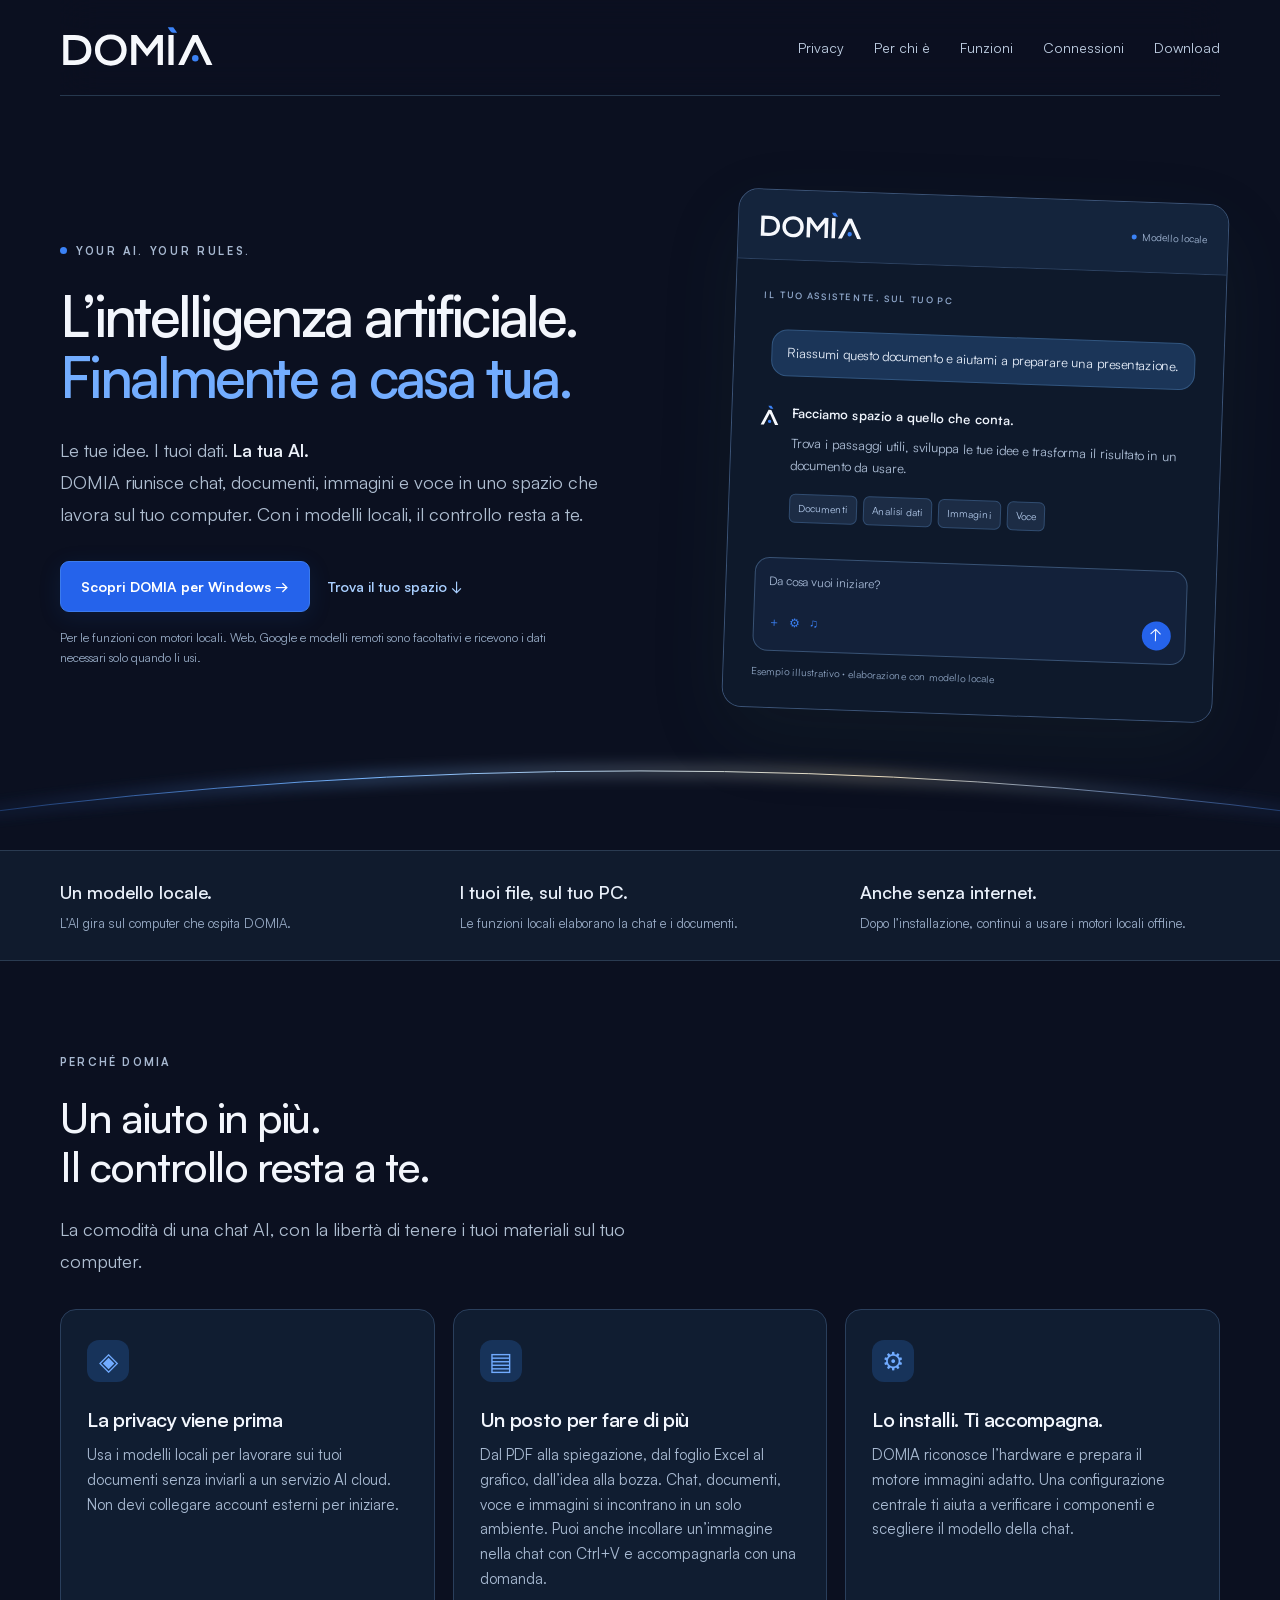
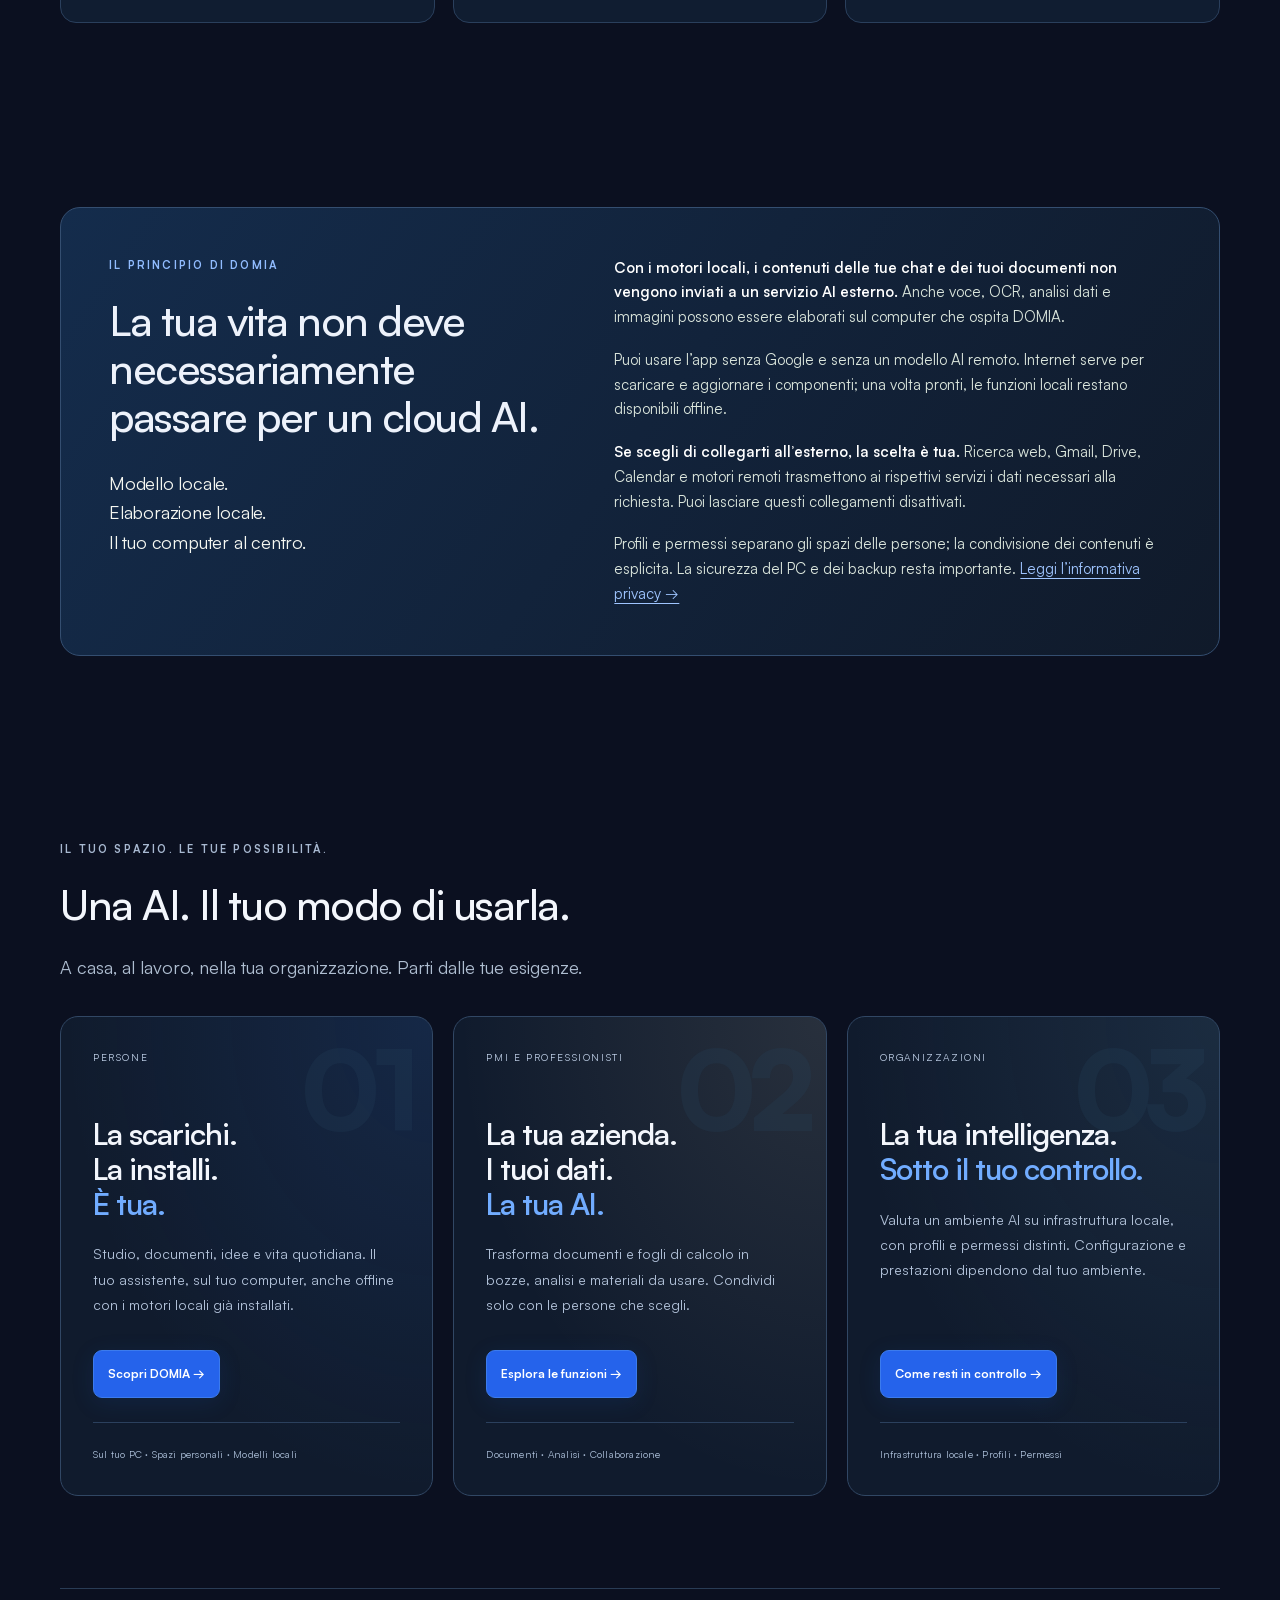
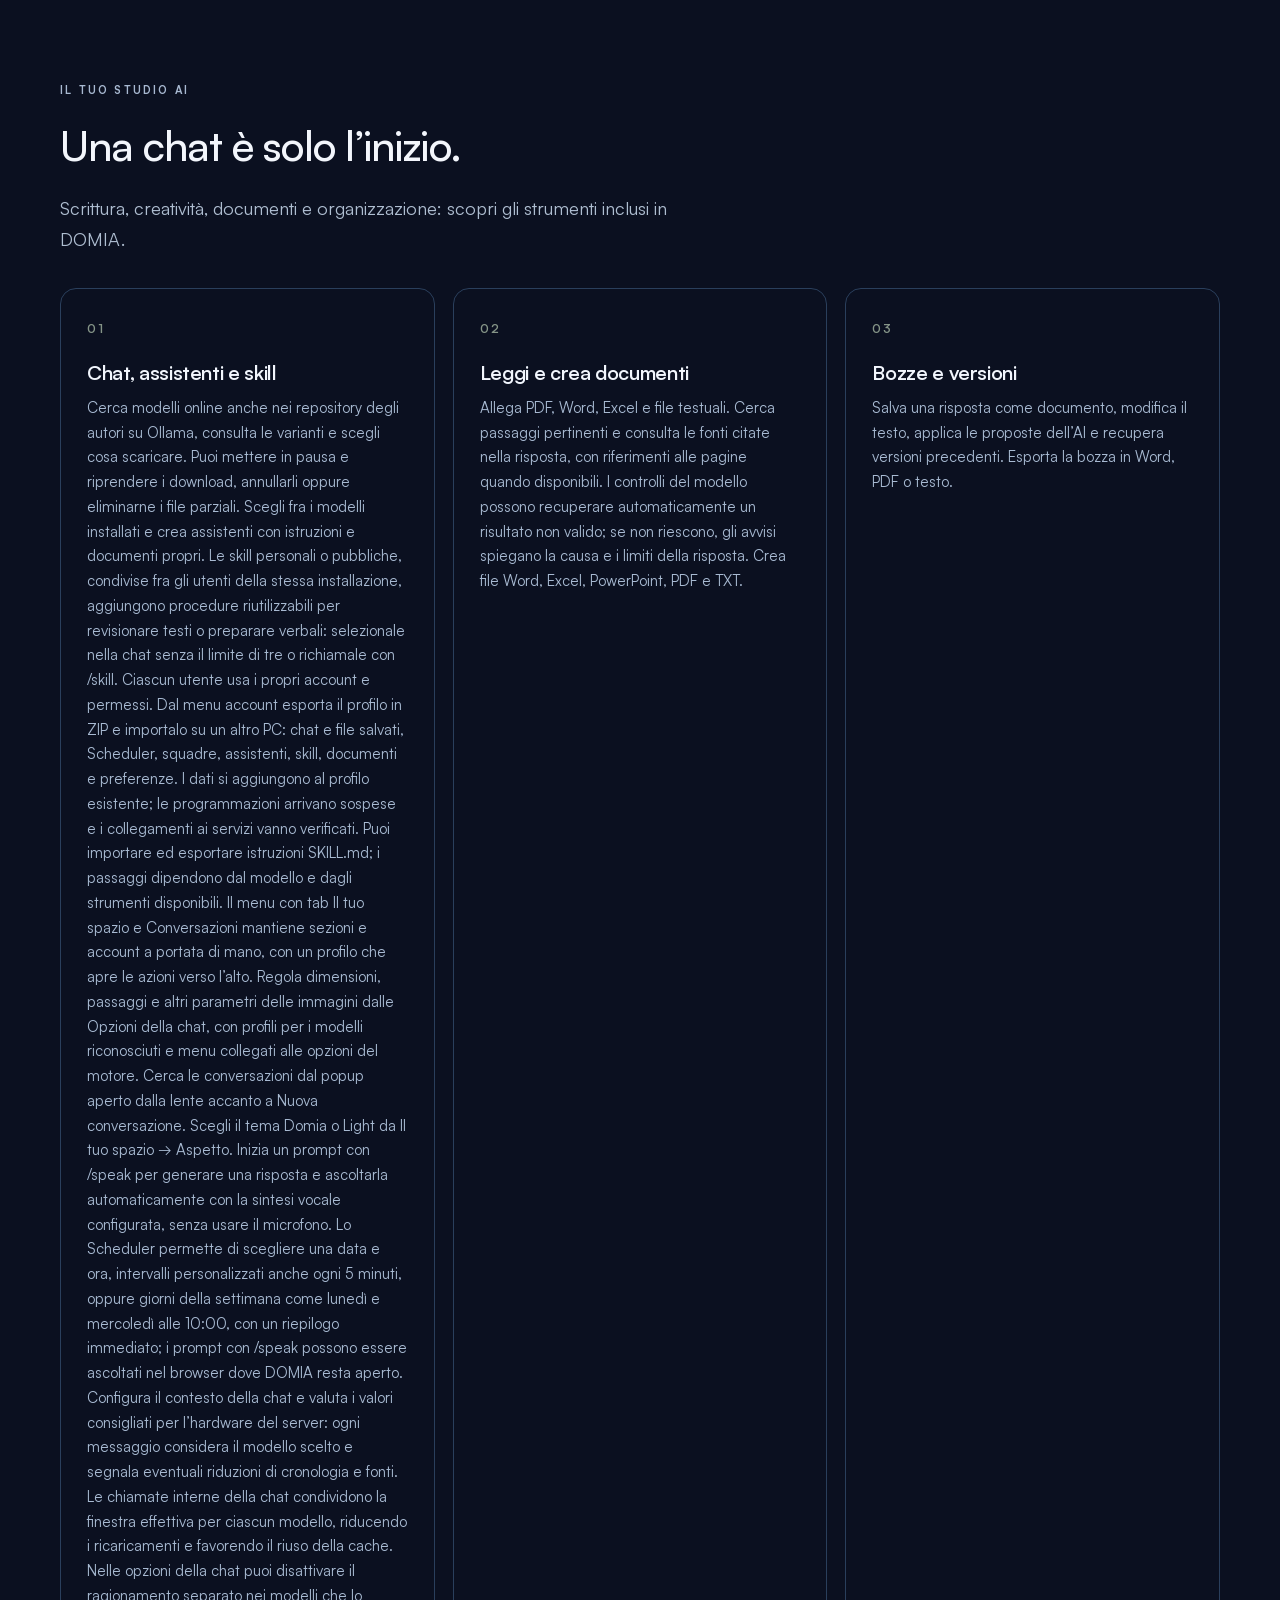
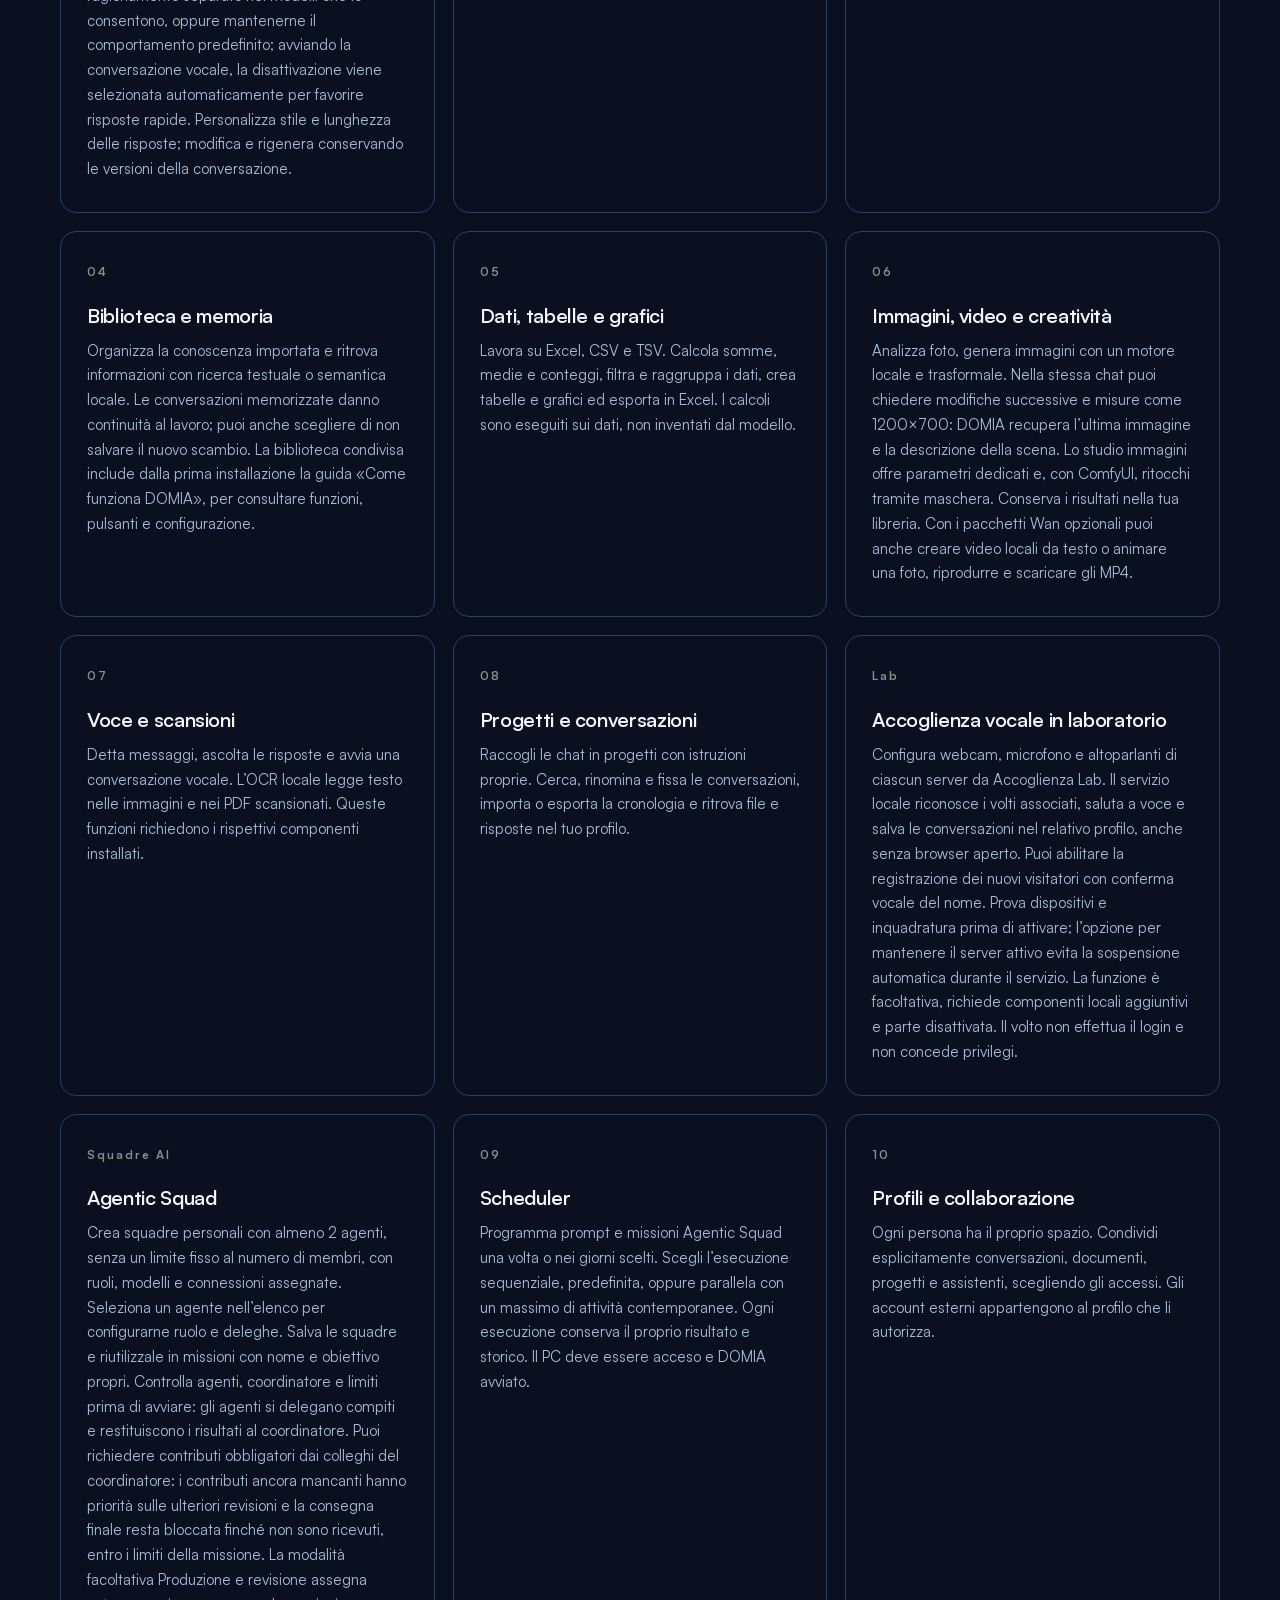
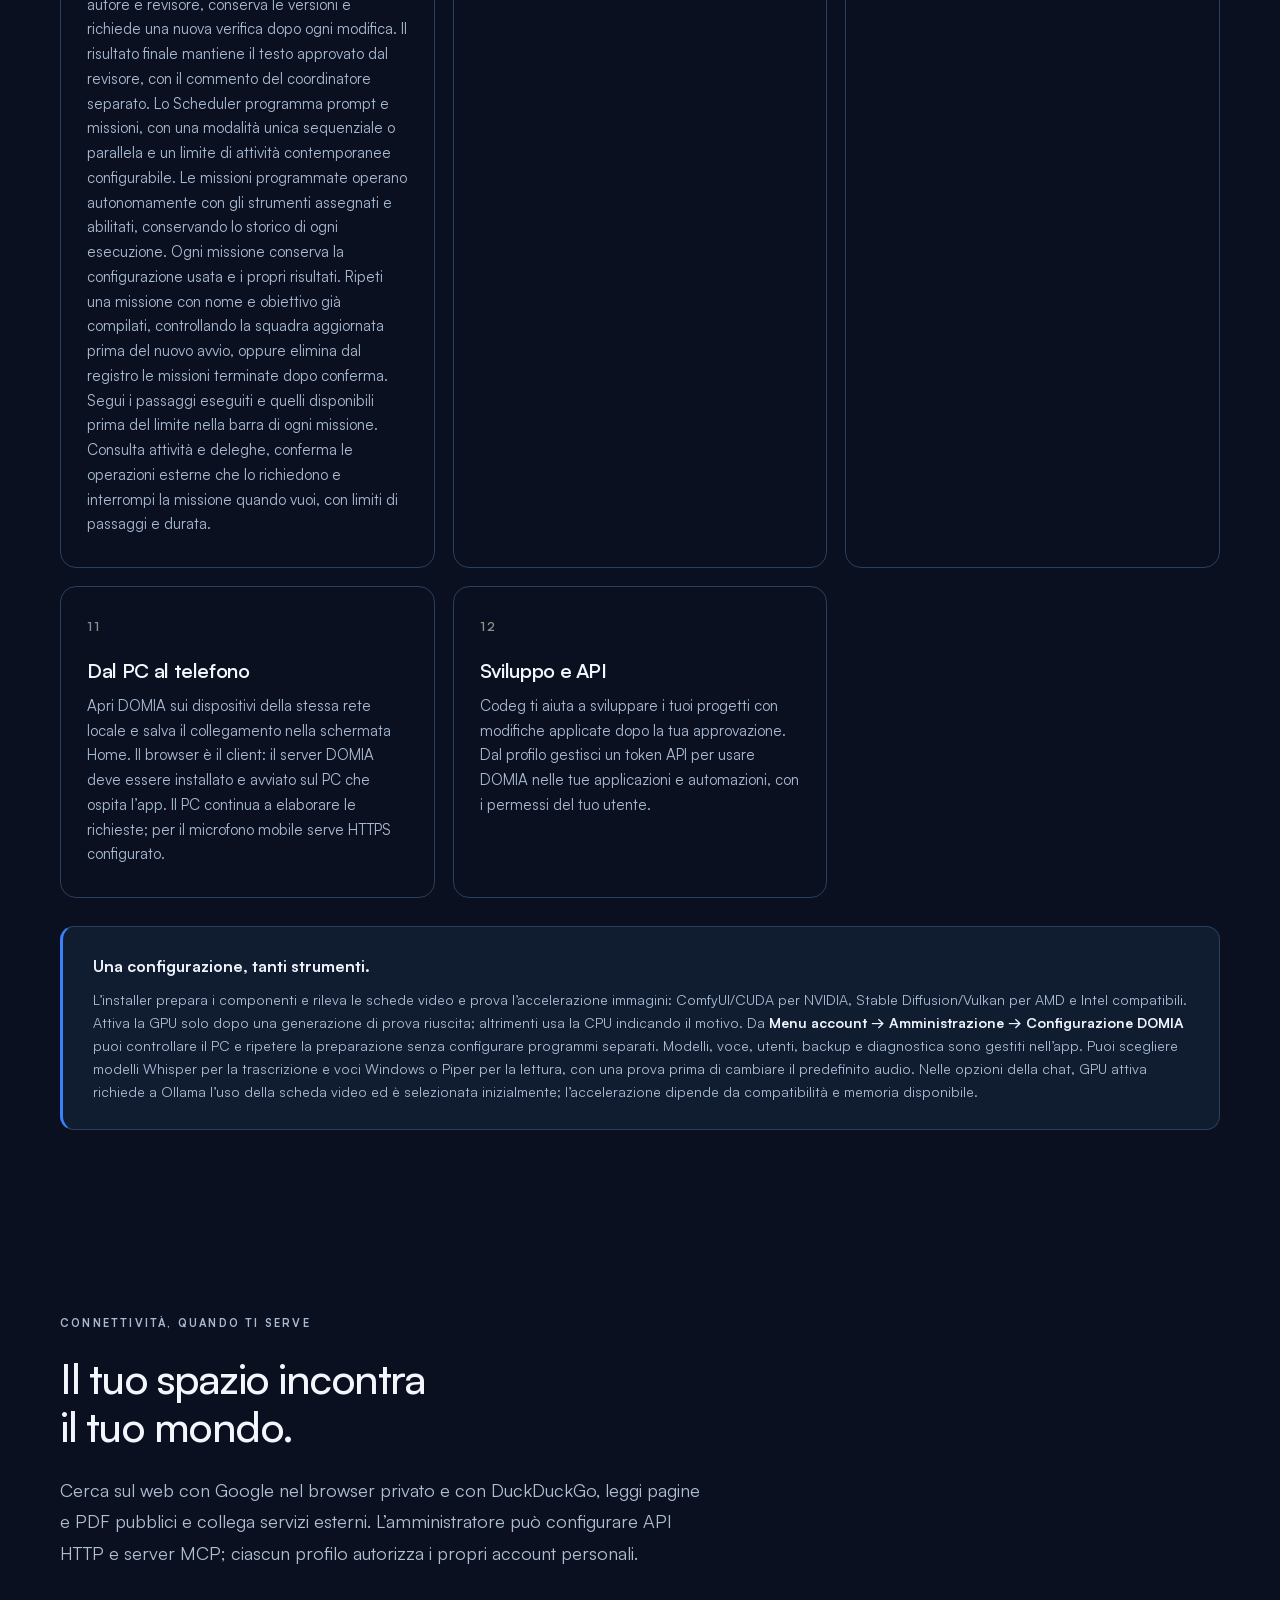
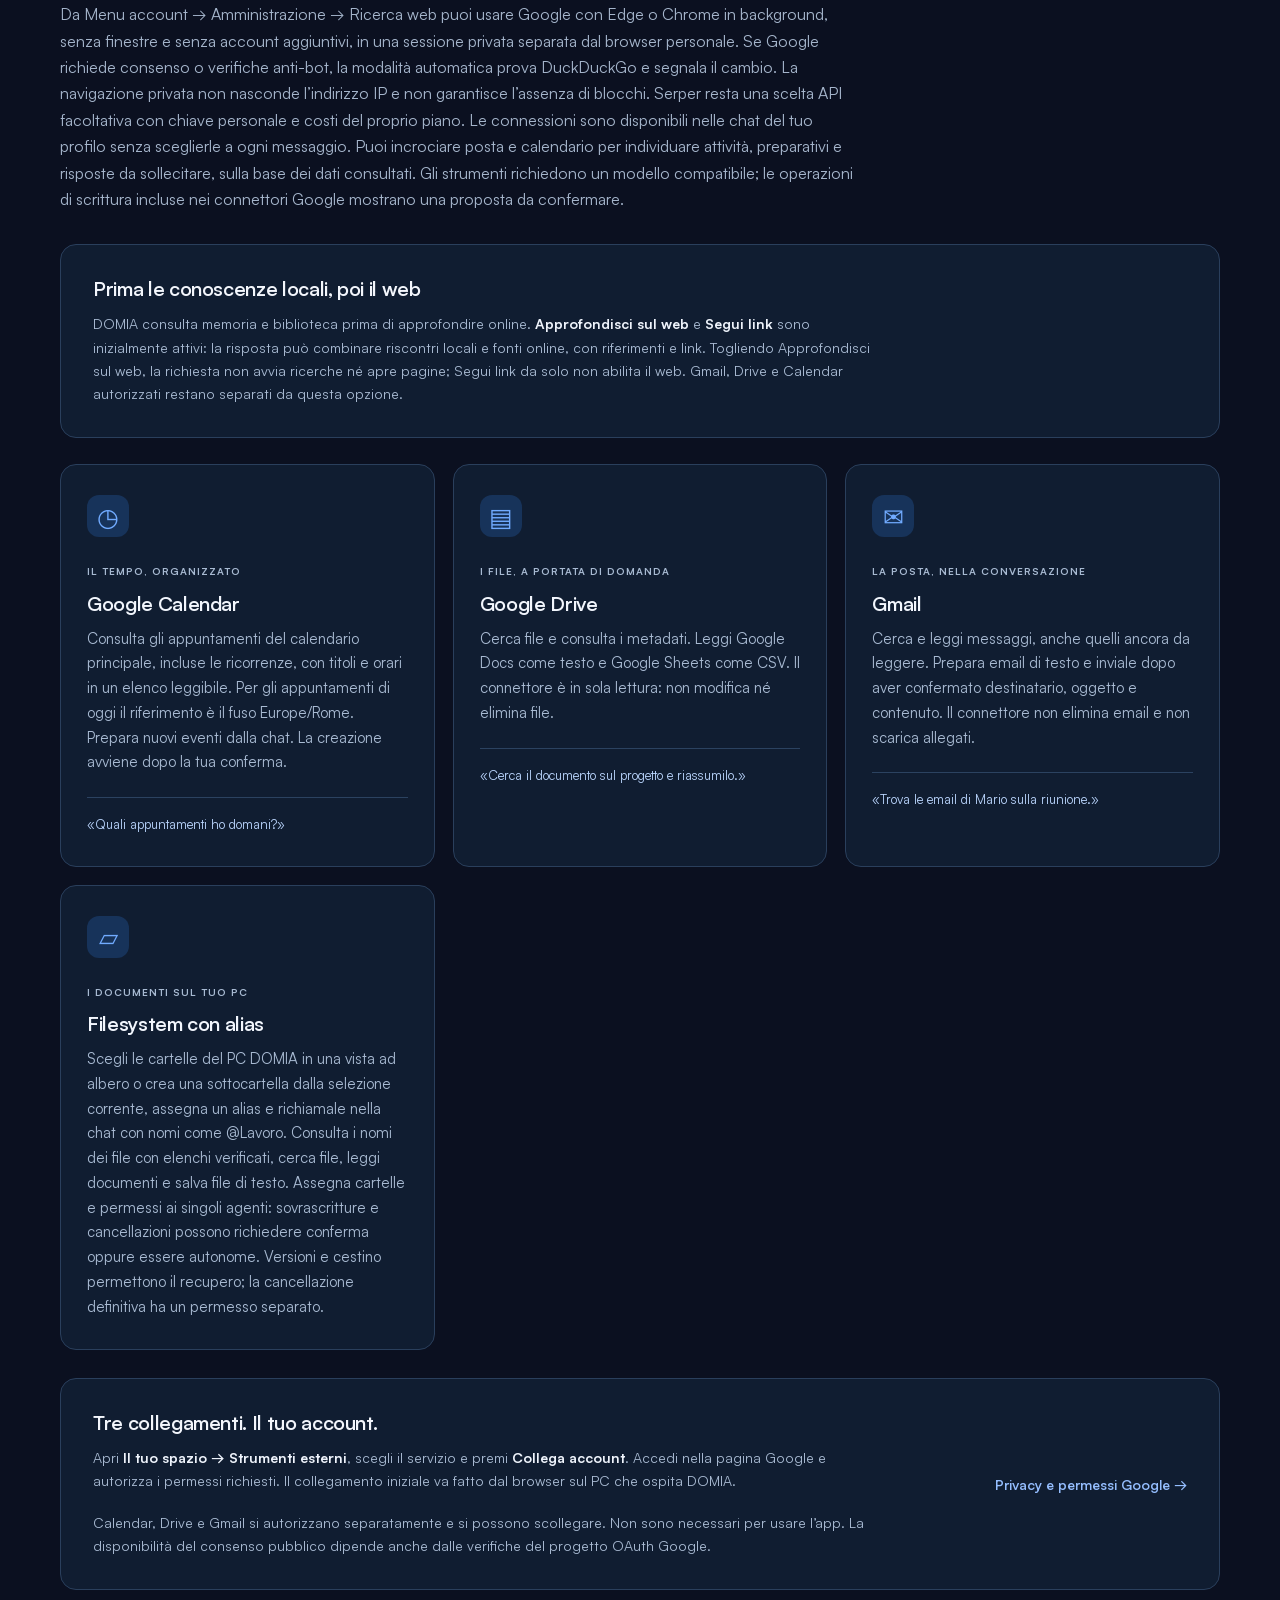
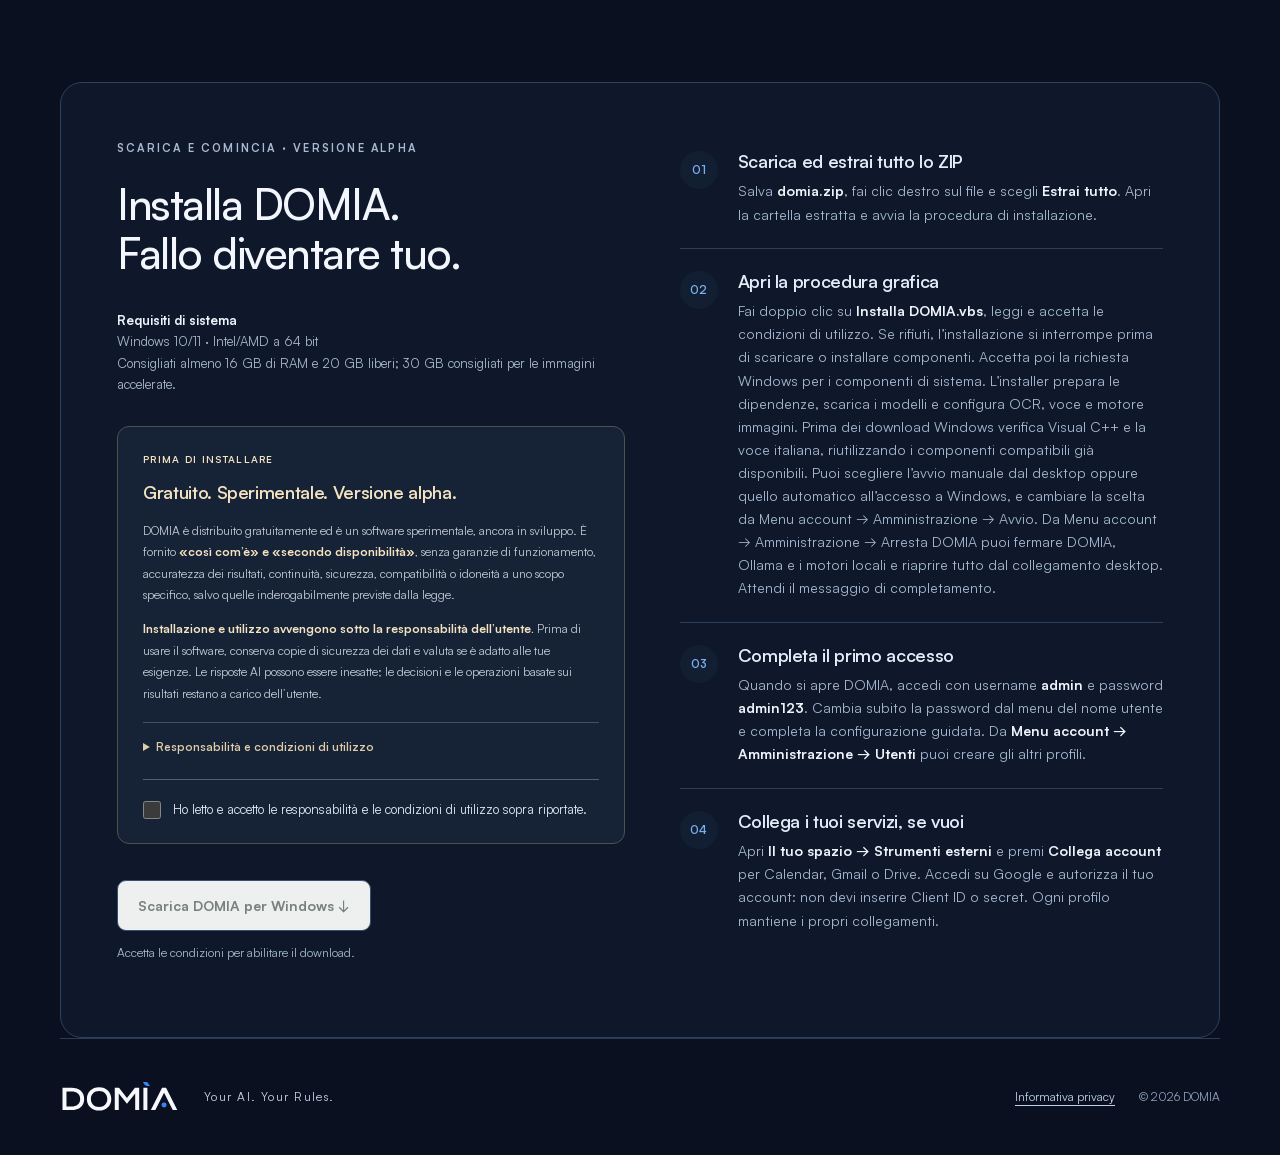
==== index.html @ 4b526405 "ottimizzato il contesto per conversazione" ====
<!doctype html>
<html lang="it"><head><meta charset="utf-8"><meta name="viewport" content="width=device-width,initial-scale=1"><meta name="description" content="DOMIA. L’intelligenza artificiale, finalmente a casa tua. Chat, documenti, immagini e voce sul tuo computer, con modelli locali e servizi esterni facoltativi."><meta name="theme-color" content="#0b1020"><title>DOMIA — Your AI. Your Rules.</title><link rel="icon" href="assets/favicon.svg?v=black-1" type="image/svg+xml"><link rel="stylesheet" href="assets/style.css"><link rel="stylesheet" href="assets/landing.css"><link rel="stylesheet" href="assets/domia.css"></head>
<body>
<a class="skip" href="#contenuto">Vai al contenuto</a>
<header class="header wrap landing-header"><a class="brand" href="index.html"><img class="domia-wordmark" src="assets/brand/domia-wordmark.svg" alt="DOMIA" width="156" height="43"></a><nav aria-label="Navigazione principale"><a href="#locale">Privacy</a><a href="#quotidiano">Per chi è</a><a href="#funzioni">Funzioni</a><a href="#connessioni">Connessioni</a><a href="#inizia">Download</a></nav></header>
<main id="contenuto">
<section class="hero wrap privacy-hero"><div class="domia-horizon" aria-hidden="true"></div><div class="hero-copy"><p class="eyebrow"><span class="dot"></span> YOUR AI. YOUR RULES.</p><h1>L’intelligenza artificiale.<br><span>Finalmente a casa tua.</span></h1><p class="lead">Le tue idee. I tuoi dati. <strong>La tua AI.</strong><br>DOMIA riunisce chat, documenti, immagini e voce in uno spazio che lavora sul tuo computer. Con i modelli locali, il controllo resta a te.</p><div class="actions"><a class="button" href="#inizia">Scopri DOMIA per Windows →</a><a class="text-link" href="#quotidiano">Trova il tuo spazio ↓</a></div><p class="hero-note">Per le funzioni con motori locali. Web, Google e modelli remoti sono facoltativi e ricevono i dati necessari solo quando li usi.</p></div><div class="preview" aria-label="Esempio illustrativo della schermata di chat di DOMIA"><div class="preview-head"><span class="preview-brand"><img src="assets/brand/domia-wordmark.svg" alt="DOMIA" width="112" height="31"></span><span class="local"><i></i> Modello locale</span></div><div class="preview-body"><p class="preview-label">IL TUO ASSISTENTE, SUL TUO PC</p><div class="preview-user">Riassumi questo documento e aiutami a preparare una presentazione.</div><div class="preview-answer"><span class="answer-mark" aria-hidden="true"><img src="assets/brand/domia-symbol.svg" alt="" width="24" height="28"></span><div><strong>Facciamo spazio a quello che conta.</strong><p>Trova i passaggi utili, sviluppa le tue idee e trasforma il risultato in un documento da usare.</p><div class="preview-tags"><span>Documenti</span><span>Analisi dati</span><span>Immagini</span><span>Voce</span></div></div></div><div class="preview-composer"><span>Da cosa vuoi iniziare?</span><div><span aria-hidden="true">＋ &nbsp; ⚙ &nbsp; ♫</span><span class="preview-send" aria-hidden="true">↑</span></div></div><p class="preview-caption">Esempio illustrativo · elaborazione con modello locale</p></div></div></section>
<section class="intro-strip privacy-strip"><div class="wrap"><div><strong>Un modello locale.</strong><p>L’AI gira sul computer che ospita DOMIA.</p></div><div><strong>I tuoi file, sul tuo PC.</strong><p>Le funzioni locali elaborano la chat e i documenti.</p></div><div><strong>Anche senza internet.</strong><p>Dopo l’installazione, continui a usare i motori locali offline.</p></div></div></section>
<section id="perche" class="section wrap"><div class="section-heading"><p class="eyebrow">Perché DOMIA</p><h2>Un aiuto in più.<br>Il controllo resta a te.</h2><p class="lead">La comodità di una chat AI, con la libertà di tenere i tuoi materiali sul tuo computer.</p></div><div class="cards"><article class="card"><span class="card-icon" aria-hidden="true">◈</span><h3>La privacy viene prima</h3><p>Usa i modelli locali per lavorare sui tuoi documenti senza inviarli a un servizio AI cloud. Non devi collegare account esterni per iniziare.</p></article><article class="card"><span class="card-icon" aria-hidden="true">▤</span><h3>Un posto per fare di più</h3><p>Dal PDF alla spiegazione, dal foglio Excel al grafico, dall’idea alla bozza. Chat, documenti, voce e immagini si incontrano in un solo ambiente. Puoi anche incollare un’immagine nella chat con Ctrl+V e accompagnarla con una domanda.</p></article><article class="card"><span class="card-icon" aria-hidden="true">⚙</span><h3>Lo installi. Ti accompagna.</h3><p>DOMIA riconosce l’hardware e prepara il motore immagini adatto. Una configurazione centrale ti aiuta a verificare i componenti e scegliere il modello della chat.</p></article></div></section>
<section id="locale" class="section wrap privacy-section"><div class="how-panel"><div><p class="eyebrow">Il principio di DOMIA</p><h2>La tua vita non deve necessariamente passare per un cloud AI.</h2><p class="privacy-manifesto">Modello locale.<br>Elaborazione locale.<br>Il tuo computer al centro.</p></div><div><p><strong>Con i motori locali, i contenuti delle tue chat e dei tuoi documenti non vengono inviati a un servizio AI esterno.</strong> Anche voce, OCR, analisi dati e immagini possono essere elaborati sul computer che ospita DOMIA.</p><p>Puoi usare l’app senza Google e senza un modello AI remoto. Internet serve per scaricare e aggiornare i componenti; una volta pronti, le funzioni locali restano disponibili offline.</p><p><strong>Se scegli di collegarti all’esterno, la scelta è tua.</strong> Ricerca web, Gmail, Drive, Calendar e motori remoti trasmettono ai rispettivi servizi i dati necessari alla richiesta. Puoi lasciare questi collegamenti disattivati.</p><p>Profili e permessi separano gli spazi delle persone; la condivisione dei contenuti è esplicita. La sicurezza del PC e dei backup resta importante. <a href="privacy.html">Leggi l’informativa privacy →</a></p></div></div></section>
<section id="quotidiano" class="section wrap use-cases"><div class="section-heading"><p class="eyebrow">IL TUO SPAZIO. LE TUE POSSIBILITÀ.</p><h2>Una AI. Il tuo modo di usarla.</h2><p class="lead">A casa, al lavoro, nella tua organizzazione. Parti dalle tue esigenze.</p></div><div class="domia-audiences"><article class="domia-audience"><span class="audience-label">PERSONE</span><span class="audience-number" aria-hidden="true">01</span><h3>La scarichi.<br>La installi.<br><em>È tua.</em></h3><p>Studio, documenti, idee e vita quotidiana. Il tuo assistente, sul tuo computer, anche offline con i motori locali già installati.</p><a class="button" href="#inizia">Scopri DOMIA →</a><div class="audience-foot">Sul tuo PC · Spazi personali · Modelli locali</div></article><article class="domia-audience"><span class="audience-label">PMI E PROFESSIONISTI</span><span class="audience-number" aria-hidden="true">02</span><h3>La tua azienda.<br>I tuoi dati.<br><em>La tua AI.</em></h3><p>Trasforma documenti e fogli di calcolo in bozze, analisi e materiali da usare. Condividi solo con le persone che scegli.</p><a class="button" href="#funzioni">Esplora le funzioni →</a><div class="audience-foot">Documenti · Analisi · Collaborazione</div></article><article class="domia-audience"><span class="audience-label">ORGANIZZAZIONI</span><span class="audience-number" aria-hidden="true">03</span><h3>La tua intelligenza.<br><em>Sotto il tuo controllo.</em></h3><p>Valuta un ambiente AI su infrastruttura locale, con profili e permessi distinti. Configurazione e prestazioni dipendono dal tuo ambiente.</p><a class="button" href="#locale">Come resti in controllo →</a><div class="audience-foot">Infrastruttura locale · Profili · Permessi</div></article></div></section>
<section id="funzioni" class="section wrap feature-section"><div class="section-heading"><p class="eyebrow">Il tuo studio AI</p><h2>Una chat è solo l’inizio.</h2><p class="lead">Scrittura, creatività, documenti e organizzazione: scopri gli strumenti inclusi in DOMIA.</p></div><div class="cards feature-grid">
<article class="card"><span class="feature-number">01</span><h3>Chat, assistenti e skill</h3><p>Cerca modelli online anche nei repository degli autori su Ollama, consulta le varianti e scegli cosa scaricare. Puoi mettere in pausa e riprendere i download, annullarli oppure eliminarne i file parziali. Scegli fra i modelli installati e crea assistenti con istruzioni e documenti propri. Le skill personali o pubbliche, condivise fra gli utenti della stessa installazione, aggiungono procedure riutilizzabili per revisionare testi o preparare verbali: selezionale nella chat senza il limite di tre o richiamale con /skill. Ciascun utente usa i propri account e permessi. Dal menu account esporta il profilo in ZIP e importalo su un altro PC: chat e file salvati, Scheduler, squadre, assistenti, skill, documenti e preferenze. I dati si aggiungono al profilo esistente; le programmazioni arrivano sospese e i collegamenti ai servizi vanno verificati. Puoi importare ed esportare istruzioni SKILL.md; i passaggi dipendono dal modello e dagli strumenti disponibili. Il menu con tab Il tuo spazio e Conversazioni mantiene sezioni e account a portata di mano, con un profilo che apre le azioni verso l’alto. Regola dimensioni, passaggi e altri parametri delle immagini dalle Opzioni della chat, con profili per i modelli riconosciuti e menu collegati alle opzioni del motore. Cerca le conversazioni dal popup aperto dalla lente accanto a Nuova conversazione. Scegli il tema Domia o Light da Il tuo spazio → Aspetto. Inizia un prompt con /speak per generare una risposta e ascoltarla automaticamente con la sintesi vocale configurata, senza usare il microfono. Lo Scheduler permette di scegliere una data e ora, intervalli personalizzati anche ogni 5 minuti, oppure giorni della settimana come lunedì e mercoledì alle 10:00, con un riepilogo immediato; i prompt con /speak possono essere ascoltati nel browser dove DOMIA resta aperto. Configura il contesto della chat e valuta i valori consigliati per l’hardware del server: ogni messaggio considera il modello scelto e segnala eventuali riduzioni di cronologia e fonti. Le chiamate interne della chat condividono la finestra effettiva per ciascun modello, riducendo i ricaricamenti e favorendo il riuso della cache. Nelle opzioni della chat puoi disattivare il ragionamento separato nei modelli che lo consentono, oppure mantenerne il comportamento predefinito; avviando la conversazione vocale, la disattivazione viene selezionata automaticamente per favorire risposte rapide. Personalizza stile e lunghezza delle risposte; modifica e rigenera conservando le versioni della conversazione.</p></article>
<article class="card"><span class="feature-number">02</span><h3>Leggi e crea documenti</h3><p>Allega PDF, Word, Excel e file testuali. Cerca passaggi pertinenti e consulta le fonti citate nella risposta, con riferimenti alle pagine quando disponibili. I controlli del modello possono recuperare automaticamente un risultato non valido; se non riescono, gli avvisi spiegano la causa e i limiti della risposta. Crea file Word, Excel, PowerPoint, PDF e TXT.</p></article>
<article class="card"><span class="feature-number">03</span><h3>Bozze e versioni</h3><p>Salva una risposta come documento, modifica il testo, applica le proposte dell’AI e recupera versioni precedenti. Esporta la bozza in Word, PDF o testo.</p></article>
<article class="card"><span class="feature-number">04</span><h3>Biblioteca e memoria</h3><p>Organizza la conoscenza importata e ritrova informazioni con ricerca testuale o semantica locale. Le conversazioni memorizzate danno continuità al lavoro; puoi anche scegliere di non salvare il nuovo scambio. La biblioteca condivisa include dalla prima installazione la guida «Come funziona DOMIA», per consultare funzioni, pulsanti e configurazione.</p></article>
<article class="card"><span class="feature-number">05</span><h3>Dati, tabelle e grafici</h3><p>Lavora su Excel, CSV e TSV. Calcola somme, medie e conteggi, filtra e raggruppa i dati, crea tabelle e grafici ed esporta in Excel. I calcoli sono eseguiti sui dati, non inventati dal modello.</p></article>
<article class="card"><span class="feature-number">06</span><h3>Immagini, video e creatività</h3><p>Analizza foto, genera immagini con un motore locale e trasformale. Nella stessa chat puoi chiedere modifiche successive e misure come 1200×700: DOMIA recupera l’ultima immagine e la descrizione della scena. Lo studio immagini offre parametri dedicati e, con ComfyUI, ritocchi tramite maschera. Conserva i risultati nella tua libreria. Con i pacchetti Wan opzionali puoi anche creare video locali da testo o animare una foto, riprodurre e scaricare gli MP4.</p></article>
<article class="card"><span class="feature-number">07</span><h3>Voce e scansioni</h3><p>Detta messaggi, ascolta le risposte e avvia una conversazione vocale. L’OCR locale legge testo nelle immagini e nei PDF scansionati. Queste funzioni richiedono i rispettivi componenti installati.</p></article>
<article class="card"><span class="feature-number">08</span><h3>Progetti e conversazioni</h3><p>Raccogli le chat in progetti con istruzioni proprie. Cerca, rinomina e fissa le conversazioni, importa o esporta la cronologia e ritrova file e risposte nel tuo profilo.</p></article>
<article class="card"><span class="feature-number">Lab</span><h3>Accoglienza vocale in laboratorio</h3><p>Configura webcam, microfono e altoparlanti di ciascun server da Accoglienza Lab. Il servizio locale riconosce i volti associati, saluta a voce e salva le conversazioni nel relativo profilo, anche senza browser aperto. Puoi abilitare la registrazione dei nuovi visitatori con conferma vocale del nome. Prova dispositivi e inquadratura prima di attivare; l’opzione per mantenere il server attivo evita la sospensione automatica durante il servizio. La funzione è facoltativa, richiede componenti locali aggiuntivi e parte disattivata. Il volto non effettua il login e non concede privilegi.</p></article>
<article class="card"><span class="feature-number">Squadre AI</span><h3>Agentic Squad</h3><p>Crea squadre personali con almeno 2 agenti, senza un limite fisso al numero di membri, con ruoli, modelli e connessioni assegnate. Seleziona un agente nell’elenco per configurarne ruolo e deleghe. Salva le squadre e riutilizzale in missioni con nome e obiettivo propri. Controlla agenti, coordinatore e limiti prima di avviare: gli agenti si delegano compiti e restituiscono i risultati al coordinatore. Puoi richiedere contributi obbligatori dai colleghi del coordinatore: i contributi ancora mancanti hanno priorità sulle ulteriori revisioni e la consegna finale resta bloccata finché non sono ricevuti, entro i limiti della missione. La modalità facoltativa Produzione e revisione assegna autore e revisore, conserva le versioni e richiede una nuova verifica dopo ogni modifica. Il risultato finale mantiene il testo approvato dal revisore, con il commento del coordinatore separato. Lo Scheduler programma prompt e missioni, con una modalità unica sequenziale o parallela e un limite di attività contemporanee configurabile. Le missioni programmate operano autonomamente con gli strumenti assegnati e abilitati, conservando lo storico di ogni esecuzione. Ogni missione conserva la configurazione usata e i propri risultati. Ripeti una missione con nome e obiettivo già compilati, controllando la squadra aggiornata prima del nuovo avvio, oppure elimina dal registro le missioni terminate dopo conferma. Segui i passaggi eseguiti e quelli disponibili prima del limite nella barra di ogni missione. Consulta attività e deleghe, conferma le operazioni esterne che lo richiedono e interrompi la missione quando vuoi, con limiti di passaggi e durata.</p></article>
<article class="card"><span class="feature-number">09</span><h3>Scheduler</h3><p>Programma prompt e missioni Agentic Squad una volta o nei giorni scelti. Scegli l’esecuzione sequenziale, predefinita, oppure parallela con un massimo di attività contemporanee. Ogni esecuzione conserva il proprio risultato e storico. Il PC deve essere acceso e DOMIA avviato.</p></article>
<article class="card"><span class="feature-number">10</span><h3>Profili e collaborazione</h3><p>Ogni persona ha il proprio spazio. Condividi esplicitamente conversazioni, documenti, progetti e assistenti, scegliendo gli accessi. Gli account esterni appartengono al profilo che li autorizza.</p></article>
<article class="card"><span class="feature-number">11</span><h3>Dal PC al telefono</h3><p>Apri DOMIA sui dispositivi della stessa rete locale e salva il collegamento nella schermata Home. Il browser è il client: il server DOMIA deve essere installato e avviato sul PC che ospita l’app. Il PC continua a elaborare le richieste; per il microfono mobile serve HTTPS configurato.</p></article>
<article class="card"><span class="feature-number">12</span><h3>Sviluppo e API</h3><p>Codeg ti aiuta a sviluppare i tuoi progetti con modifiche applicate dopo la tua approvazione. Dal profilo gestisci un token API per usare DOMIA nelle tue applicazioni e automazioni, con i permessi del tuo utente.</p></article>
</div><div class="feature-note"><strong>Una configurazione, tanti strumenti.</strong><p>L’installer prepara i componenti e rileva le schede video e prova l’accelerazione immagini: ComfyUI/CUDA per NVIDIA, Stable Diffusion/Vulkan per AMD e Intel compatibili. Attiva la GPU solo dopo una generazione di prova riuscita; altrimenti usa la CPU indicando il motivo. Da <strong>Menu account → Amministrazione → Configurazione DOMIA</strong> puoi controllare il PC e ripetere la preparazione senza configurare programmi separati. Modelli, voce, utenti, backup e diagnostica sono gestiti nell’app. Puoi scegliere modelli Whisper per la trascrizione e voci Windows o Piper per la lettura, con una prova prima di cambiare il predefinito audio. Nelle opzioni della chat, GPU attiva richiede a Ollama l’uso della scheda video ed è selezionata inizialmente; l’accelerazione dipende da compatibilità e memoria disponibile.</p></div></section>

<section id="connessioni" class="section wrap"><div class="section-heading"><p class="eyebrow">Connettività, quando ti serve</p><h2>Il tuo spazio incontra<br>il tuo mondo.</h2><p class="lead">Cerca sul web con Google nel browser privato e con DuckDuckGo, leggi pagine e PDF pubblici e collega servizi esterni. L’amministratore può configurare API HTTP e server MCP; ciascun profilo autorizza i propri account personali.</p></div><p class="connection-intro">Da Menu account → Amministrazione → Ricerca web puoi usare Google con Edge o Chrome in background, senza finestre e senza account aggiuntivi, in una sessione privata separata dal browser personale. Se Google richiede consenso o verifiche anti-bot, la modalità automatica prova DuckDuckGo e segnala il cambio. La navigazione privata non nasconde l’indirizzo IP e non garantisce l’assenza di blocchi. Serper resta una scelta API facoltativa con chiave personale e costi del proprio piano. Le connessioni sono disponibili nelle chat del tuo profilo senza sceglierle a ogni messaggio. Puoi incrociare posta e calendario per individuare attività, preparativi e risposte da sollecitare, sulla base dei dati consultati. Gli strumenti richiedono un modello compatibile; le operazioni di scrittura incluse nei connettori Google mostrano una proposta da confermare.</p><div class="connect-panel"><div><h3>Prima le conoscenze locali, poi il web</h3><p>DOMIA consulta memoria e biblioteca prima di approfondire online. <strong>Approfondisci sul web</strong> e <strong>Segui link</strong> sono inizialmente attivi: la risposta può combinare riscontri locali e fonti online, con riferimenti e link. Togliendo Approfondisci sul web, la richiesta non avvia ricerche né apre pagine; Segui link da solo non abilita il web. Gmail, Drive e Calendar autorizzati restano separati da questa opzione.</p></div></div>
<br>

<div id="google" class="cards google-cards">
<article id="calendar" class="card"><span class="card-icon" aria-hidden="true">◷</span><p class="eyebrow">Il tempo, organizzato</p><h3>Google Calendar</h3><p>Consulta gli appuntamenti del calendario principale, incluse le ricorrenze, con titoli e orari in un elenco leggibile. Per gli appuntamenti di oggi il riferimento è il fuso Europe/Rome. Prepara nuovi eventi dalla chat. La creazione avviene dopo la tua conferma.</p><div class="example">«Quali appuntamenti ho domani?»</div></article>
<article class="card"><span class="card-icon" aria-hidden="true">▤</span><p class="eyebrow">I file, a portata di domanda</p><h3>Google Drive</h3><p>Cerca file e consulta i metadati. Leggi Google Docs come testo e Google Sheets come CSV. Il connettore è in sola lettura: non modifica né elimina file.</p><div class="example">«Cerca il documento sul progetto e riassumilo.»</div></article>
<article class="card"><span class="card-icon" aria-hidden="true">✉</span><p class="eyebrow">La posta, nella conversazione</p><h3>Gmail</h3><p>Cerca e leggi messaggi, anche quelli ancora da leggere. Prepara email di testo e inviale dopo aver confermato destinatario, oggetto e contenuto. Il connettore non elimina email e non scarica allegati.</p><div class="example">«Trova le email di Mario sulla riunione.»</div></article>
<article class="card"><span class="card-icon" aria-hidden="true">▱</span><p class="eyebrow">I documenti sul tuo PC</p><h3>Filesystem con alias</h3><p>Scegli le cartelle del PC DOMIA in una vista ad albero o crea una sottocartella dalla selezione corrente, assegna un alias e richiamale nella chat con nomi come @Lavoro. Consulta i nomi dei file con elenchi verificati, cerca file, leggi documenti e salva file di testo. Assegna cartelle e permessi ai singoli agenti: sovrascritture e cancellazioni possono richiedere conferma oppure essere autonome. Versioni e cestino permettono il recupero; la cancellazione definitiva ha un permesso separato.</p></article></div><div class="connect-panel"><div><h3>Tre collegamenti. Il tuo account.</h3><p>Apri <strong>Il tuo spazio → Strumenti esterni</strong>, scegli il servizio e premi <strong>Collega account</strong>. Accedi nella pagina Google e autorizza i permessi richiesti. Il collegamento iniziale va fatto dal browser sul PC che ospita DOMIA.</p><p>Calendar, Drive e Gmail si autorizzano separatamente e si possono scollegare. Non sono necessari per usare l’app. La disponibilità del consenso pubblico dipende anche dalle verifiche del progetto OAuth Google.</p></div><a class="text-link" href="privacy.html#google">Privacy e permessi Google →</a></div></section>
<section id="inizia" class="section wrap calendar-section"><div><p class="eyebrow">Scarica e comincia · Versione alpha</p><h2>Installa DOMIA.<br>Fallo diventare tuo.</h2><p class="download-details"><strong>Requisiti di sistema</strong><br>Windows 10/11 · Intel/AMD a 64 bit<br>Consigliati almeno 16 GB di RAM e 20 GB liberi; 30 GB consigliati per le immagini accelerate.</p><aside class="alpha-notice" aria-labelledby="alpha-title"><p class="alpha-label">Prima di installare</p><h3 id="alpha-title">Gratuito. Sperimentale. Versione alpha.</h3><p>DOMIA è distribuito gratuitamente ed è un software sperimentale, ancora in sviluppo. È fornito <strong>«così com’è» e «secondo disponibilità»</strong>, senza garanzie di funzionamento, accuratezza dei risultati, continuità, sicurezza, compatibilità o idoneità a uno scopo specifico, salvo quelle inderogabilmente previste dalla legge.</p><p><strong>Installazione e utilizzo avvengono sotto la responsabilità dell’utente.</strong> Prima di usare il software, conserva copie di sicurezza dei dati e valuta se è adatto alle tue esigenze. Le risposte AI possono essere inesatte; le decisioni e le operazioni basate sui risultati restano a carico dell’utente.</p><details class="alpha-details"><summary>Responsabilità e condizioni di utilizzo</summary><p><strong>Limitazione di responsabilità.</strong> Nella misura massima consentita dalla normativa applicabile, lo sviluppatore esclude ogni responsabilità per danni diretti o indiretti, perdita o corruzione di dati, mancati guadagni, interruzioni dell’attività, indisponibilità dei servizi o altre conseguenze derivanti dall’installazione, dall’uso o dall’impossibilità di utilizzare DOMIA, dai risultati generati o dalle operazioni eseguite tramite i servizi collegati.</p><p><strong>Uso e supervisione.</strong> L’utente è responsabile della configurazione del proprio computer, della protezione degli accessi, dei backup, dei dati caricati, delle autorizzazioni concesse e della liceità degli utilizzi. DOMIA non sostituisce un professionista e non è progettato per impieghi nei quali un errore possa compromettere la salute, l’incolumità o la sicurezza delle persone. Le operazioni su dati o account esterni devono essere autorizzate dall’utente avente diritto.</p><p><strong>Servizi e componenti esterni.</strong> Modelli AI, librerie e servizi di terzi sono soggetti alle rispettive licenze, condizioni e politiche. Lo sviluppatore non garantisce la loro disponibilità, correttezza o permanenza e non controlla modifiche, limitazioni o interruzioni introdotte dai rispettivi fornitori.</p><p><strong>Assistenza e aggiornamenti.</strong> La distribuzione gratuita non comporta un impegno contrattuale a fornire assistenza, manutenzione, aggiornamenti, correzioni entro termini determinati o continuità del progetto, salvo diverso accordo espresso. Non viene garantita la compatibilità delle versioni future con installazioni, configurazioni o dati precedenti.</p><p><strong>Limiti inderogabili.</strong> Le presenti esclusioni non si applicano ai casi di dolo o colpa grave dello sviluppatore, né alle responsabilità, alle garanzie e ai diritti che la legge applicabile non consente di escludere o limitare. L’eventuale inefficacia di una disposizione non estende le esclusioni oltre quanto consentito dalla legge.</p></details><label class="download-consent" for="accept-download"><input type="checkbox" id="accept-download"><span>Ho letto e accetto le responsabilità e le condizioni di utilizzo sopra riportate.</span></label></aside><div class="download-action"><a id="download-domia" class="button" role="button" aria-disabled="true" tabindex="-1" download="domia.zip" aria-describedby="download-hint">Scarica DOMIA per Windows ↓</a><p id="download-hint" class="download-hint">Accetta le condizioni per abilitare il download.</p><noscript><p>Per abilitare il download, attiva JavaScript nel browser.</p></noscript></div></div><ol class="steps"><li><span>01</span><div><h3>Scarica ed estrai tutto lo ZIP</h3><p>Salva <strong>domia.zip</strong>, fai clic destro sul file e scegli <strong>Estrai tutto</strong>. Apri la cartella estratta e avvia la procedura di installazione.</p></div></li><li><span>02</span><div><h3>Apri la procedura grafica</h3><p>Fai doppio clic su <strong>Installa DOMIA.vbs</strong>, leggi e accetta le condizioni di utilizzo. Se rifiuti, l’installazione si interrompe prima di scaricare o installare componenti. Accetta poi la richiesta Windows per i componenti di sistema. L’installer prepara le dipendenze, scarica i modelli e configura OCR, voce e motore immagini. Prima dei download Windows verifica Visual C++ e la voce italiana, riutilizzando i componenti compatibili già disponibili. Puoi scegliere l’avvio manuale dal desktop oppure quello automatico all’accesso a Windows, e cambiare la scelta da Menu account → Amministrazione → Avvio. Da Menu account → Amministrazione → Arresta DOMIA puoi fermare DOMIA, Ollama e i motori locali e riaprire tutto dal collegamento desktop. Attendi il messaggio di completamento.</p></div></li><li><span>03</span><div><h3>Completa il primo accesso</h3><p>Quando si apre DOMIA, accedi con username <strong>admin</strong> e password <strong>admin123</strong>. Cambia subito la password dal menu del nome utente e completa la configurazione guidata. Da <strong>Menu account → Amministrazione → Utenti</strong> puoi creare gli altri profili.</p></div></li><li><span>04</span><div><h3>Collega i tuoi servizi, se vuoi</h3><p>Apri <strong>Il tuo spazio → Strumenti esterni</strong> e premi <strong>Collega account</strong> per Calendar, Gmail o Drive. Accedi su Google e autorizza il tuo account: non devi inserire Client ID o secret. Ogni profilo mantiene i propri collegamenti.</p></div></li></ol></section>

</main><footer class="footer wrap"><a class="brand" href="index.html"><img class="domia-wordmark" src="assets/brand/domia-wordmark.svg" alt="DOMIA" width="156" height="43"></a><p>Your AI. Your Rules.</p><a href="privacy.html">Informativa privacy</a><span>© 2026 DOMIA</span></footer>
<script data-goatcounter="https://ggarofalo.goatcounter.com/count" async="" src="//gc.zgo.at/count.js"></script>
<script src="assets/download.js"></script>

</body></html>
---- assets/style.css ----
:root{color-scheme:light;--bg:#fbfaf7;--ink:#27322e;--muted:#626e66;--green:#315f53;--line:#dfe4db;--soft:#eef2e9;--white:#fff;--font:Segoe UI,system-ui,-apple-system,BlinkMacSystemFont,sans-serif}*{box-sizing:border-box}html{scroll-behavior:smooth;scroll-padding-top:24px}body{margin:0;background:var(--bg);color:var(--ink);font-family:var(--font);font-size:16px;line-height:1.65}a{color:var(--green);text-underline-offset:4px}img{max-width:100%;display:block}.wrap{width:min(1160px,calc(100% - 64px));margin-inline:auto}.header{display:flex;align-items:center;justify-content:space-between;gap:24px;padding-block:26px;border-bottom:1px solid var(--line)}.brand{display:inline-flex;align-items:center;gap:10px;color:var(--ink);font-size:23px;font-weight:650;text-decoration:none;letter-spacing:-.6px}.header nav{display:flex;align-items:center;gap:30px;flex-wrap:wrap}.header nav a{font-size:14px;text-decoration:none;color:var(--muted);padding:4px 0}.header nav a:hover,.header nav a[aria-current]{color:var(--green);text-decoration:underline}.skip{position:absolute;left:16px;top:-80px;z-index:10;padding:12px 18px;background:var(--green);color:white;border-radius:8px}.skip:focus{top:12px}a:focus-visible,button:focus-visible{outline:3px solid #8aac91;outline-offset:5px}h1,h2,h3,p{margin-top:0}h1,h2,h3{line-height:1.15}h1{font-size:clamp(42px,5.2vw,64px);font-weight:550;letter-spacing:-2.8px;margin-bottom:24px}h2{font-size:clamp(30px,3.4vw,42px);font-weight:550;letter-spacing:-1.4px;margin-bottom:24px}h3{font-size:20px;font-weight:600;letter-spacing:-.35px;margin-bottom:12px}p{margin-bottom:18px}.eyebrow{display:flex;align-items:center;gap:9px;font-size:12px;text-transform:uppercase;letter-spacing:1.6px;font-weight:650;color:var(--green);margin-bottom:22px}.dot{width:7px;height:7px;background:#73957a;border-radius:50%}.hero{display:grid;grid-template-columns:1.08fr 1fr;gap:54px;align-items:center;padding-block:88px 82px}.lead{font-size:18px;line-height:1.75;color:var(--muted);max-width:560px}.actions{display:flex;align-items:center;flex-wrap:wrap;gap:16px 24px;margin-block:30px 16px}.button{display:inline-flex;align-items:center;justify-content:center;gap:16px;min-height:48px;padding:13px 20px;border-radius:10px;background:var(--green);color:white;text-decoration:none;font-size:14px;font-weight:600;transition:background .16s}.button:hover{background:#23493e}.text-link{font-size:14px;font-weight:600;text-decoration:none;display:inline-flex;align-items:center;gap:9px;min-height:36px}.text-link:hover{text-decoration:underline}.hero-note{font-size:13px;color:var(--muted);margin-bottom:0}.preview{background:white;border:1px solid #d9e2d5;border-radius:24px;overflow:hidden;box-shadow:0 24px 70px #315f5312;transform:rotate(1deg)}.preview-head{display:flex;align-items:center;justify-content:space-between;padding:18px 24px;border-bottom:1px solid var(--line)}.preview-brand{font-size:16px;font-weight:600}.local{font-size:11px;color:var(--muted);display:flex;align-items:center;gap:6px}.local i{width:5px;height:5px;background:var(--green);border-radius:50%}.preview-body{padding:24px}.preview-label{font-size:10px;font-weight:600;letter-spacing:1.7px;color:#849084;margin-bottom:26px}.preview-user{width:fit-content;margin-left:auto;border-radius:16px;background:#eef2e9;padding:12px 15px;font-size:13px}.preview-answer{display:flex;gap:13px;margin:26px 0 35px;font-size:13px}.answer-mark{font-size:22px;line-height:1.2;color:var(--green)}.preview-answer strong{font-weight:600}.preview-answer p{margin-top:9px;color:var(--muted)}.preview-tags{display:flex;flex-wrap:wrap;gap:6px}.preview-tags span{padding:5px 8px;background:#f5f6f1;border:1px solid #e7ebdf;border-radius:6px;font-size:10px}.preview-composer{border:1px solid #dce2d7;border-radius:15px;padding:13px 14px;color:#869085;font-size:12px}.preview-composer>div{display:flex;align-items:center;justify-content:space-between;margin-top:17px;color:var(--green)}.preview-send{display:grid;place-items:center;background:var(--green);color:white;border-radius:50%;width:29px;height:29px;font-size:17px}.preview-caption{font-size:10px;margin:12px 0 0;color:#899184}.intro-strip{background:var(--soft);border-block:1px solid var(--line)}.intro-strip>.wrap{display:grid;grid-template-columns:1fr 1fr;gap:64px;padding-block:30px;align-items:center}.intro-strip p{margin:0;font-size:15px;color:var(--muted)}.intro-strip p:first-child{font-size:21px;line-height:1.5;color:var(--ink)}.intro-strip strong{font-weight:550}.section{padding-block:72px}.section-heading{max-width:650px;margin-bottom:32px}.cards{display:grid;grid-template-columns:repeat(3,1fr);gap:18px}.card{background:white;border:1px solid var(--line);border-radius:16px;padding:30px 26px}.card-icon{display:grid;place-items:center;width:42px;height:42px;background:var(--soft);color:var(--green);border-radius:12px;font-size:25px;margin-bottom:26px}.card p{font-size:15px;color:var(--muted);margin-bottom:0}.calendar-section{display:grid;grid-template-columns:1.05fr 1fr;gap:80px;border-top:1px solid var(--line)}.calendar-section>div>p:not(.eyebrow){color:var(--muted)}.steps{margin:12px 0 0;padding:0;list-style:none}.steps li{display:flex;gap:20px;padding:22px 0;border-bottom:1px solid var(--line)}.steps li:first-child{padding-top:0}.steps li:last-child{border-bottom:0}.steps li>span{flex:none;display:grid;place-items:center;align-self:flex-start;width:38px;height:38px;border-radius:50%;background:var(--soft);color:var(--green);font-size:12px;font-weight:600}.steps h3{font-size:18px;margin-bottom:8px}.steps p{font-size:14px;color:var(--muted);margin:0}.how-panel{display:grid;grid-template-columns:1fr 1.25fr;gap:70px;background:var(--green);color:#f6f8f2;border-radius:22px;padding:45px}.how-panel .eyebrow{color:#b9d0bb}.how-panel p:not(.eyebrow){font-size:15px;color:#dae5dc}.how-panel p:last-child{margin-bottom:0}.contact-section{padding-top:30px}.contact-section>p:not(.eyebrow){color:var(--muted)}.contact-details{display:flex;flex-wrap:wrap;gap:18px 44px;margin:24px 0 30px}.contact-details div{min-width:0}.contact-details dt{font-size:12px;color:var(--muted);margin-bottom:5px}.contact-details dd{margin:0;font-size:14px;overflow-wrap:anywhere}.footer{display:flex;align-items:center;flex-wrap:wrap;gap:18px 24px;padding-block:28px;border-top:1px solid var(--line);font-size:12px;color:var(--muted)}.footer .brand{font-size:19px}.footer p{margin:0}.footer>a:not(.brand){margin-left:auto}.footer>span{color:#849084}.legal{max-width:840px;padding-block:64px 76px}.legal-heading h1{font-size:clamp(36px,5vw,54px);letter-spacing:-2px}.legal-heading .lead{max-width:700px}.updated{font-size:13px;color:var(--muted)}.legal-summary{padding:24px 28px;background:var(--soft);border:1px solid var(--line);border-radius:14px;margin:32px 0}.legal-summary p{font-size:15px;color:var(--muted);margin:8px 0 0}.contents{display:flex;flex-wrap:wrap;gap:8px 22px;border-bottom:1px solid var(--line);padding-bottom:24px;margin-bottom:36px}.contents a{font-size:13px}.legal section{padding-block:16px}.legal section h2{font-size:24px;letter-spacing:-.5px;margin-bottom:18px}.legal section p,.legal section li{font-size:15px;color:#536056;line-height:1.8}.legal section li{padding-left:5px;margin-bottom:14px}.legal code{font-family:Consolas,monospace;font-size:13px;overflow-wrap:anywhere;background:#eef2e9;border-radius:4px;padding:2px 5px}.legal a{overflow-wrap:anywhere}
@media(max-width:900px){.hero{gap:30px;padding-block:60px}.hero h1{font-size:48px}.hero .lead{font-size:16px}.calendar-section{gap:42px}.how-panel{gap:35px;padding:32px}.cards{gap:12px}.card{padding:25px 20px}}@media(max-width:700px){.wrap{width:calc(100% - 36px)}.header{align-items:flex-start;gap:20px;padding-block:20px}.header nav{gap:10px 18px;justify-content:flex-end;max-width:220px}.header nav a{font-size:12px}.brand{font-size:21px;gap:8px}.brand img{width:28px;height:28px}.hero{grid-template-columns:1fr;gap:40px;padding-block:48px}.hero h1{font-size:clamp(38px,9vw,52px);letter-spacing:-1.8px}.hero .lead{font-size:17px}.preview{transform:none;max-width:480px;width:100%;margin-inline:auto}.intro-strip>.wrap{grid-template-columns:1fr;gap:16px;padding-block:26px}.intro-strip p:first-child{font-size:19px}.section{padding-block:44px}.cards{grid-template-columns:1fr;gap:14px}.card{padding:24px}.card-icon{margin-bottom:18px}.calendar-section{grid-template-columns:1fr;gap:30px}.how-panel{grid-template-columns:1fr;gap:14px;padding:28px 24px;border-radius:16px}.contact-section{padding-top:10px}.footer{gap:14px 20px}.footer>a:not(.brand){margin-left:0}.footer p{width:calc(100% - 130px)}.legal{padding-block:42px}.legal-summary{padding:21px}.legal section h2{font-size:23px}.legal section p,.legal section li{font-size:15px}.contact-details{gap:18px}}@media(max-width:380px){.header nav{max-width:180px;gap:8px 14px}.preview-body{padding:20px}.preview-head{padding:16px 20px}.hero .actions{align-items:flex-start;flex-direction:column;gap:10px}.footer p{width:100%}.contact-details{flex-direction:column}}@media(prefers-reduced-motion:reduce){html{scroll-behavior:auto}*{transition:none!important}}
---- assets/landing.css ----
.feature-section{border-top:1px solid var(--line)}
.feature-grid .card{background:transparent}
.feature-number{display:block;color:#859487;font-size:12px;font-weight:650;letter-spacing:2px;margin-bottom:22px}
.feature-note{margin-top:28px;padding:26px 30px;background:var(--soft);border-radius:14px}
.feature-note p{font-size:14px;color:var(--muted);margin:8px 0 0}
.how-panel a{color:#f6f8f2}
.connection-intro{max-width:800px;color:var(--muted);margin-bottom:32px}
.google-cards .eyebrow{font-size:10px;letter-spacing:1px;margin-bottom:12px}
.example{font-size:13px;padding-top:16px;margin-top:22px;border-top:1px solid var(--line);color:var(--green)}
.connect-panel{display:flex;align-items:center;gap:40px;justify-content:space-between;margin-top:28px;padding:32px;background:var(--soft);border-radius:16px}
.connect-panel>div{max-width:780px}
.connect-panel p{font-size:14px;color:var(--muted)}
.connect-panel p:last-child{margin-bottom:0}
.connect-panel>a{flex-shrink:0}
.calendar-section .button{margin-top:12px}
.download-details{font-size:13px;margin-top:32px;color:var(--muted)}
.download-consent{display:flex;align-items:flex-start;gap:12px;margin-top:22px;padding-top:18px;border-top:1px solid #e0d4b9;font-size:13px;line-height:1.7;color:#625239;cursor:pointer}
.download-consent input{flex:0 0 auto;width:18px;height:18px;margin:3px 0 0;accent-color:var(--green);cursor:pointer}
.download-action{margin-top:24px}
.download-action .button[aria-disabled="true"]{background:#edf0ee;color:#78817b;box-shadow:none;cursor:not-allowed;transform:none}
.download-action .button:focus-visible,.download-consent input:focus-visible{outline:3px solid var(--green);outline-offset:4px}
.download-hint{font-size:12px;color:var(--muted);margin-top:12px}
.landing-header{position:sticky;top:0;z-index:20;background:var(--bg);box-shadow:0 0 0 100vmax var(--bg);clip-path:inset(0 -100vmax)}
html:has(.landing-header){scroll-padding-top:120px}
@media(max-width:700px){html:has(.landing-header){scroll-padding-top:150px}}
#inizia code{font-size:13px;overflow-wrap:anywhere}
@media(max-width:900px){.connect-panel{flex-direction:column;align-items:flex-start;gap:16px}}
@media(max-width:700px){.feature-note,.connect-panel{padding:24px}}
.privacy-hero{padding-block:76px 66px;gap:64px}
.privacy-hero h1{font-size:clamp(48px,5.5vw,74px);letter-spacing:-3px}
.privacy-hero h1 span{color:var(--green)}
.privacy-hero .lead{font-size:17px}
.privacy-hero .lead strong{font-weight:600;color:var(--ink)}
.privacy-hero .hero-note{max-width:530px;font-size:12px;line-height:1.7}
.privacy-hero .preview{transform:rotate(2deg);box-shadow:0 28px 80px #315f531a}
.preview-brand{display:flex;align-items:center;gap:8px}
@media(max-width:700px){.privacy-hero .preview{transform:none}}
.local-scene{position:relative;background:linear-gradient(150deg,#f1f5e9,#e6eee2);border:1px solid #cfdcc9;border-radius:26px;padding:24px;box-shadow:0 28px 80px #315f5312;overflow:hidden}
.scene-heading{display:flex;align-items:center;gap:10px;font-size:13px;font-weight:600}
.scene-status{margin-left:auto;display:flex;align-items:center;gap:5px;font-size:10px;font-weight:500;background:#fff9;border:1px solid #d5dfcf;border-radius:20px;padding:5px 9px}
.scene-status i{width:5px;height:5px;background:var(--green);border-radius:50%}
.scene-files{display:flex;justify-content:center;flex-wrap:wrap;gap:8px;margin-top:30px}
.scene-files span{font-size:10px;padding:8px 11px;border:1px solid #cbd8c4;border-radius:8px;background:#ffffffb3;transform:rotate(-3deg)}
.scene-files span:nth-child(2){transform:rotate(2deg)}
.scene-core{position:relative;display:flex;flex-direction:column;align-items:center;gap:5px;padding:38px 0 32px}
.scene-core img{position:relative;margin-bottom:14px}
.scene-core strong{font-size:23px;font-weight:550;letter-spacing:-.6px}
.scene-core>span:not(.scene-orbit){font-size:13px;color:var(--muted)}
.scene-orbit{position:absolute;width:166px;height:166px;top:1px;border:1px solid #c5d5bf;border-radius:50%;background:radial-gradient(circle,#fff8 0,#fff2 60%,transparent 70%)}
.scene-answer{position:relative;background:#fffc;border:1px solid #d5dfcf;border-radius:15px;padding:21px}
.scene-prompt{font-size:12px;color:var(--green)}
.scene-answer p{font-size:18px;line-height:1.5;letter-spacing:-.25px;margin:14px 0 18px}
.scene-badge{font-size:10px;color:var(--muted);display:block;padding-top:13px;border-top:1px solid var(--line)}
.scene-caption{font-size:10px;color:var(--muted);text-align:center;margin:16px 0 0}
.privacy-strip>.wrap{grid-template-columns:repeat(3,1fr);gap:40px;padding-block:27px}
.privacy-strip strong{display:block;font-size:18px;font-weight:550;margin-bottom:5px}
.privacy-strip p,.privacy-strip p:first-child{font-size:13px;color:var(--muted);line-height:1.6}
.privacy-section{padding-top:0}
.privacy-manifesto{font-size:18px!important;color:#f6f8f2!important;line-height:1.65;letter-spacing:-.2px;margin-top:28px}
.privacy-section .how-panel{background:linear-gradient(130deg,#244c40,#315f53);padding:48px;gap:60px}
.privacy-section .how-panel strong{font-weight:600;color:#fff}
.story-grid{display:grid;grid-template-columns:1fr 1fr;gap:24px}
.story-card{padding:36px;border:1px solid var(--line);border-radius:22px;background:#f1f4eb}
.business-story{background:#f3f0e8;border-color:#e3dfd4}
.story-top{display:flex;justify-content:space-between;align-items:center;gap:16px;margin-bottom:25px}
.story-label{font-size:27px;font-weight:600;letter-spacing:-.6px;color:var(--green)}
.story-number{font-size:34px;color:#a3b29c;font-weight:350;line-height:1}
.business-story .story-number{color:#bcb19e}
.story-card h3{font-size:clamp(25px,2.5vw,33px);font-weight:550;letter-spacing:-1px;line-height:1.25;margin-bottom:23px}
.story-card>p{font-size:14px;color:var(--muted)}
.story-steps{list-style:none;padding:0;margin:26px 0}
.story-steps li{display:grid;grid-template-columns:83px 1fr;gap:15px;padding-block:16px;border-top:1px solid #d9e1d3}
.business-story .story-steps li{border-color:#e1dbd0}
.story-steps li>span{font-size:12px;font-weight:600;color:var(--green);padding-top:2px}
.story-steps p{font-size:13px;line-height:1.75;color:var(--muted);margin:0}
.story-prompt{padding:18px 20px;background:#ffffffb3;border-radius:12px;font-size:14px;line-height:1.6;color:var(--green)}
.story-card .story-footnote{font-size:12px;line-height:1.7;margin:20px 0 0}
.use-case-note{font-size:12px;color:var(--muted);margin:22px 0 0}
.alpha-notice{margin-top:30px;padding:23px 25px;border:1px solid #e0d4b9;border-left:3px solid #b8a06d;background:#f6f1e7;border-radius:12px}
.alpha-notice .alpha-label{text-transform:uppercase;letter-spacing:1.3px;font-size:10px;font-weight:650;color:#766448;margin-bottom:12px}
.alpha-notice h3{font-size:18px;line-height:1.4;margin-bottom:15px}
.alpha-notice p{font-size:12px;line-height:1.8;color:#6b6253;margin-bottom:12px}
.alpha-notice p:last-child{margin-bottom:0}
.alpha-details{margin-top:18px;border-top:1px solid #e0d4b9;padding-top:14px}
.alpha-details summary{font-size:12px;font-weight:600;color:#625239;cursor:pointer;line-height:1.6}
.alpha-details summary:hover{color:var(--green)}
.alpha-details[open] summary{margin-bottom:16px}
.alpha-details p{margin-bottom:14px}
@media(max-width:900px){.privacy-hero{gap:32px}.privacy-hero h1{font-size:52px}.privacy-section .how-panel{padding:36px;gap:36px}.story-card{padding:28px}.story-steps li{grid-template-columns:1fr;gap:7px}.scene-heading{font-size:12px}.local-scene{padding:21px}}
@media(max-width:700px){.privacy-hero{padding-block:44px;gap:34px}.privacy-hero h1{font-size:clamp(43px,10vw,62px);letter-spacing:-2px}.local-scene{max-width:480px;width:100%;margin-inline:auto}.privacy-strip>.wrap{grid-template-columns:1fr;gap:19px}.privacy-strip strong{font-size:17px}.privacy-section .how-panel{padding:30px 25px;gap:18px}.privacy-section{padding-top:0}.privacy-manifesto{margin-top:23px}.story-grid{grid-template-columns:1fr;gap:20px}.story-card{padding:28px 24px}.story-card h3{font-size:29px}.alpha-notice{padding:21px}.landing-header nav{max-width:220px}.landing-header{gap:14px}.scene-heading{flex-wrap:wrap}.scene-status{margin-left:auto}}
@media(max-width:380px){.landing-header nav{max-width:170px;gap:6px 12px}.scene-files{gap:6px}.scene-files span{font-size:9px;padding:7px}.scene-heading{font-size:11px}.scene-status{font-size:9px;padding:4px 7px}.scene-answer{padding:17px}.story-card h3{font-size:27px}}
---- assets/domia.css ----
@font-face{font-family:Satoshi;src:url('fonts/Satoshi-Variable.woff2') format('woff2');font-weight:300 900;font-style:normal;font-display:swap}
:root{--bg:#0b1020;--white:#101b2d;--font:Satoshi,'Segoe UI',sans-serif;font-family:Satoshi,'Segoe UI',sans-serif;color-scheme:dark;--green:#3b82f6;--ink:#edf2fa;--text:#edf2fa;--muted:#a5b5cb;--cream:#0b1020;--paper:#101b2d;--soft:#121f33;--line:#293c55;--accent:#3b82f6}
html{background:#0b1020;scroll-behavior:smooth;scroll-padding-top:90px}body{font-family:Satoshi,'Segoe UI',sans-serif;background:#0b1020;color:#edf2fa}a{color:inherit}.wrap{max-width:1240px}.header{border-bottom:1px solid #26384e;background:#0b1020e8;backdrop-filter:blur(18px);min-height:92px;position:relative;z-index:5}.header .brand{display:flex}.brand .domia-wordmark{display:block;width:156px;height:auto}.header nav a{color:#bdcce1}.header nav a:hover{color:#79afff}.skip:focus{background:#2563eb;color:white}.button{background:#2563eb;color:#fff;border:1px solid #3c7bed;box-shadow:0 5px 22px #1b58bd25;border-radius:9px;font-weight:700}.button:hover{background:#1d4ed8;color:#fff}.button[aria-disabled=true]{background:#182b48;color:#a9bbd5;border-color:#355072}.text-link{color:#a9cfff}.text-link:hover{color:#fff}.eyebrow{color:#a8b9d1;font-size:11px;letter-spacing:.2em;font-weight:700}.dot,.local i{background:#3b82f6}.lead,p{color:#afbed1}strong{color:#eef3fb}h1,h2,h3{color:#f3f6fc}h2{letter-spacing:-1.5px;font-weight:500}h3{font-weight:600}.section-heading .lead{max-width:700px}
.hero.privacy-hero{position:relative;isolation:isolate;overflow:visible;display:grid;grid-template-columns:1.1fr .9fr;align-items:center;gap:70px;padding-top:100px;padding-bottom:135px}.hero-copy{position:relative;z-index:2}.hero .eyebrow{letter-spacing:.24em}.hero h1{font-size:clamp(46px,4.4vw,66px);line-height:1.08;letter-spacing:-2.7px;max-width:740px;margin:26px 0}.hero h1 span{color:#73adff}.hero .lead{font-size:18px;line-height:1.8;max-width:580px}.hero-note{font-size:12px!important;color:#98acc6!important;max-width:560px;line-height:1.7}.hero .actions{gap:18px;align-items:center;flex-wrap:wrap}
.preview{position:relative;z-index:2;background:#111d31;border:1px solid #3b5376;border-radius:20px;box-shadow:0 35px 90px #0005;transform:perspective(1500px) rotateY(-4deg) rotateZ(1deg);overflow:hidden}.preview-head{background:#14243c;border-bottom:1px solid #2d4261;color:#dce8f9;padding:20px}.preview-brand img{width:105px;height:auto}.preview-body{background:#0e192b;padding:28px}.preview-label{color:#8fa7ca;letter-spacing:.18em;font-size:9px}.preview-user{background:#1b3558;border:1px solid #31557f;color:#e5edf9}.preview-answer{color:#dce6f6}.preview-answer p{color:#acbdd5}.preview-tags span{background:#1c2c45;color:#b3caeb;border-color:#304c70}.preview-composer{background:#13213a;border-color:#385274;color:#a5b8d4}.preview-send{background:#2563eb;color:#fff}.preview-caption{color:#8ea4c2}.local{color:#a4b9d7;font-size:10px}.intro-strip{position:relative;z-index:2;background:#101b2d;border-block:1px solid #2a3b51}.intro-strip strong{color:#e9f0fa}.intro-strip p{color:#98abc5}.intro-strip .wrap>div{border-color:#2c415c}
.section{padding-block:92px}.card,.story-card,.feature-note,.connect-panel{background:#101d31;border:1px solid #2a3f5c;color:#e5edf9;box-shadow:none}.card-icon{color:#71abff;background:#17335a}.card h3{color:#f2f6fd}.card p,.feature-note p,.connect-panel p{color:#a8bad2}.feature-note{border-left:3px solid #3b82f6}.how-panel{background:linear-gradient(125deg,#142c4c,#101a2a);border:1px solid #344e70;border-radius:20px}.how-panel h2,.how-panel p,.how-panel strong{color:#edf2fb}.how-panel .eyebrow{color:#91bcff}.how-panel .privacy-manifesto{color:#f4e3c1}.how-panel a{color:#9fc5ff}.privacy-section,.use-cases,.feature-section,.connection-section{background:transparent}.example{border-color:#2b4260;color:#b8d3fb}.connect-panel>a{color:#95beff}
.domia-audiences{display:grid;grid-template-columns:repeat(3,minmax(0,1fr));gap:20px}.domia-audience{position:relative;overflow:hidden;display:flex;flex-direction:column;align-items:flex-start;min-height:480px;border:1px solid #314764;border-radius:18px;padding:32px;background:radial-gradient(ellipse at 100% 0,#3b82f620,transparent 70%),#101b2d}.domia-audience:nth-child(2){background:radial-gradient(ellipse at 100% 0,#f4e3c11b,transparent 70%),#101b2d}.domia-audience:nth-child(3){background:radial-gradient(ellipse at 100% 0,#6499bd22,transparent 70%),#101b2d}.audience-label{position:relative;z-index:1;color:#b8c8df;font-size:10px;letter-spacing:.16em}.audience-number{position:absolute;right:18px;top:0;font-size:110px;font-weight:900;letter-spacing:-7px;color:#2944613b;line-height:1.3}.domia-audience h3{position:relative;font-size:30px;line-height:1.16;letter-spacing:-1px;margin:52px 0 20px}.domia-audience h3 em{color:#71acff;font-style:normal}.domia-audience p{font-size:14px;line-height:1.8;color:#b2c2d9;margin:0 0 26px}.domia-audience .button{font-size:12px;margin-top:auto;padding:12px 14px}.audience-foot{width:100%;padding-top:22px;margin-top:24px;border-top:1px solid #2b405d;color:#a5b8d1;font-size:10px;line-height:1.8;letter-spacing:.02em}
.calendar-section{background:#0e182a;border:1px solid #2d405c;border-radius:22px;padding:56px;gap:55px}.calendar-section h2{font-size:43px}.steps li{border-color:#2c405c}.steps li>span{color:#7cafef}.steps h3{color:#e3edf9}.steps p{color:#a4b6cf}.download-details{color:#a3b6d0}.alpha-notice{background:#162337;border:1px solid #4e514c;color:#ddcfb4}.alpha-notice h3,.alpha-notice strong{color:#f4e3c1}.alpha-notice p{color:#c2c9d3}.alpha-notice .alpha-label{color:#f4e3c1}.alpha-details{border-color:#40506a}.alpha-details summary{color:#e0cda8}.download-consent{border-color:#506078;color:#dce5f3}.download-hint{color:#a5b8d0}.footer{border-top:1px solid #283c56;color:#9bb0cd;padding-block:42px}.footer p{color:#c8d4e5;font-size:12px;letter-spacing:.12em}.footer a{color:#bdd0e8}.footer span{color:#8da1bd}.footer .brand img{width:120px}.use-case-note{color:#a7b6cb}.legal,.privacy,.content,main.wrap{color:#afbed1}main.wrap h1,main.wrap h2,main.wrap h3{color:#eef4ff}main.wrap a{color:#9cc3ff}main.wrap table{background:#111d31;border-color:#314761}main.wrap td,main.wrap th{border-color:#314761;color:#c0cee1}main.wrap th{background:#1b2d47}
a:focus-visible,button:focus-visible,input:focus-visible,summary:focus-visible{outline:2px solid #95c2ff;outline-offset:4px}::selection{background:#3b82f6;color:#fff}
@media(max-width:1000px){.hero.privacy-hero{gap:35px;padding-top:70px;padding-bottom:100px}.hero h1{font-size:49px}.hero .lead{font-size:16px}.domia-audience{padding:24px}.domia-audience h3{font-size:27px}.calendar-section{padding:36px;gap:32px}}
@media(max-width:760px){.header{min-height:76px}.brand .domia-wordmark{width:125px}.header nav{gap:16px;flex-wrap:wrap}.header nav a{font-size:11px}.hero.privacy-hero{grid-template-columns:1fr;gap:42px;padding-top:48px;padding-bottom:70px}.hero h1{font-size:clamp(37px,9vw,54px);letter-spacing:-1.5px;line-height:1.12}.hero .lead{font-size:16px}.hero .eyebrow{font-size:9px}.hero .actions{align-items:flex-start;gap:18px;flex-direction:column}.preview{transform:none;max-width:540px;width:100%;margin:auto}.preview-body{padding:23px}.section{padding-block:60px}.section h2{font-size:34px;letter-spacing:-1px}.domia-audiences{grid-template-columns:1fr}.domia-audience{min-height:410px;padding:28px}.domia-audience h3{font-size:34px;margin-top:36px}.domia-audience p{max-width:450px}.calendar-section{padding:28px 22px;border-radius:16px;margin-inline:16px;width:auto}.calendar-section .steps{padding-left:0}.footer{gap:20px}.footer .brand{flex-basis:100%}.connect-panel{padding:24px}.intro-strip .wrap>div{padding-block:15px}}
@media(prefers-reduced-motion:reduce){html{scroll-behavior:auto}*{transition:none!important;animation:none!important}}

/* Orbit clipping */
html,body{overflow-x:clip}

/* Privacy manifesto */
.privacy-section .how-panel{background:linear-gradient(125deg,#142c4c,#101a2a);border-color:#344e70}.privacy-section .privacy-manifesto{color:#f4e3c1}

/* Legal readability */
.legal section p,.legal section li{color:#b5c5db}.legal code{background:#1b2c44;color:#d3e4fc;border:1px solid #344b6b}.legal .contact-details{background:#101b2d;border-color:#314761}.legal .contact-details dt{color:#91a8c8}.legal .contact-details dd{color:#d7e5f7}.legal-summary{background:#132139;border-color:#2e4564}

/* Open luminous horizon under the hero, matching the DOMIA welcome screen. */
.domia-horizon{position:absolute;left:50%;bottom:12px;width:100vw;height:clamp(64px,9vw,150px);z-index:-1;transform:translateX(-50%);pointer-events:none;background:url("brand/domia-horizon.svg") center/100% 100% no-repeat}
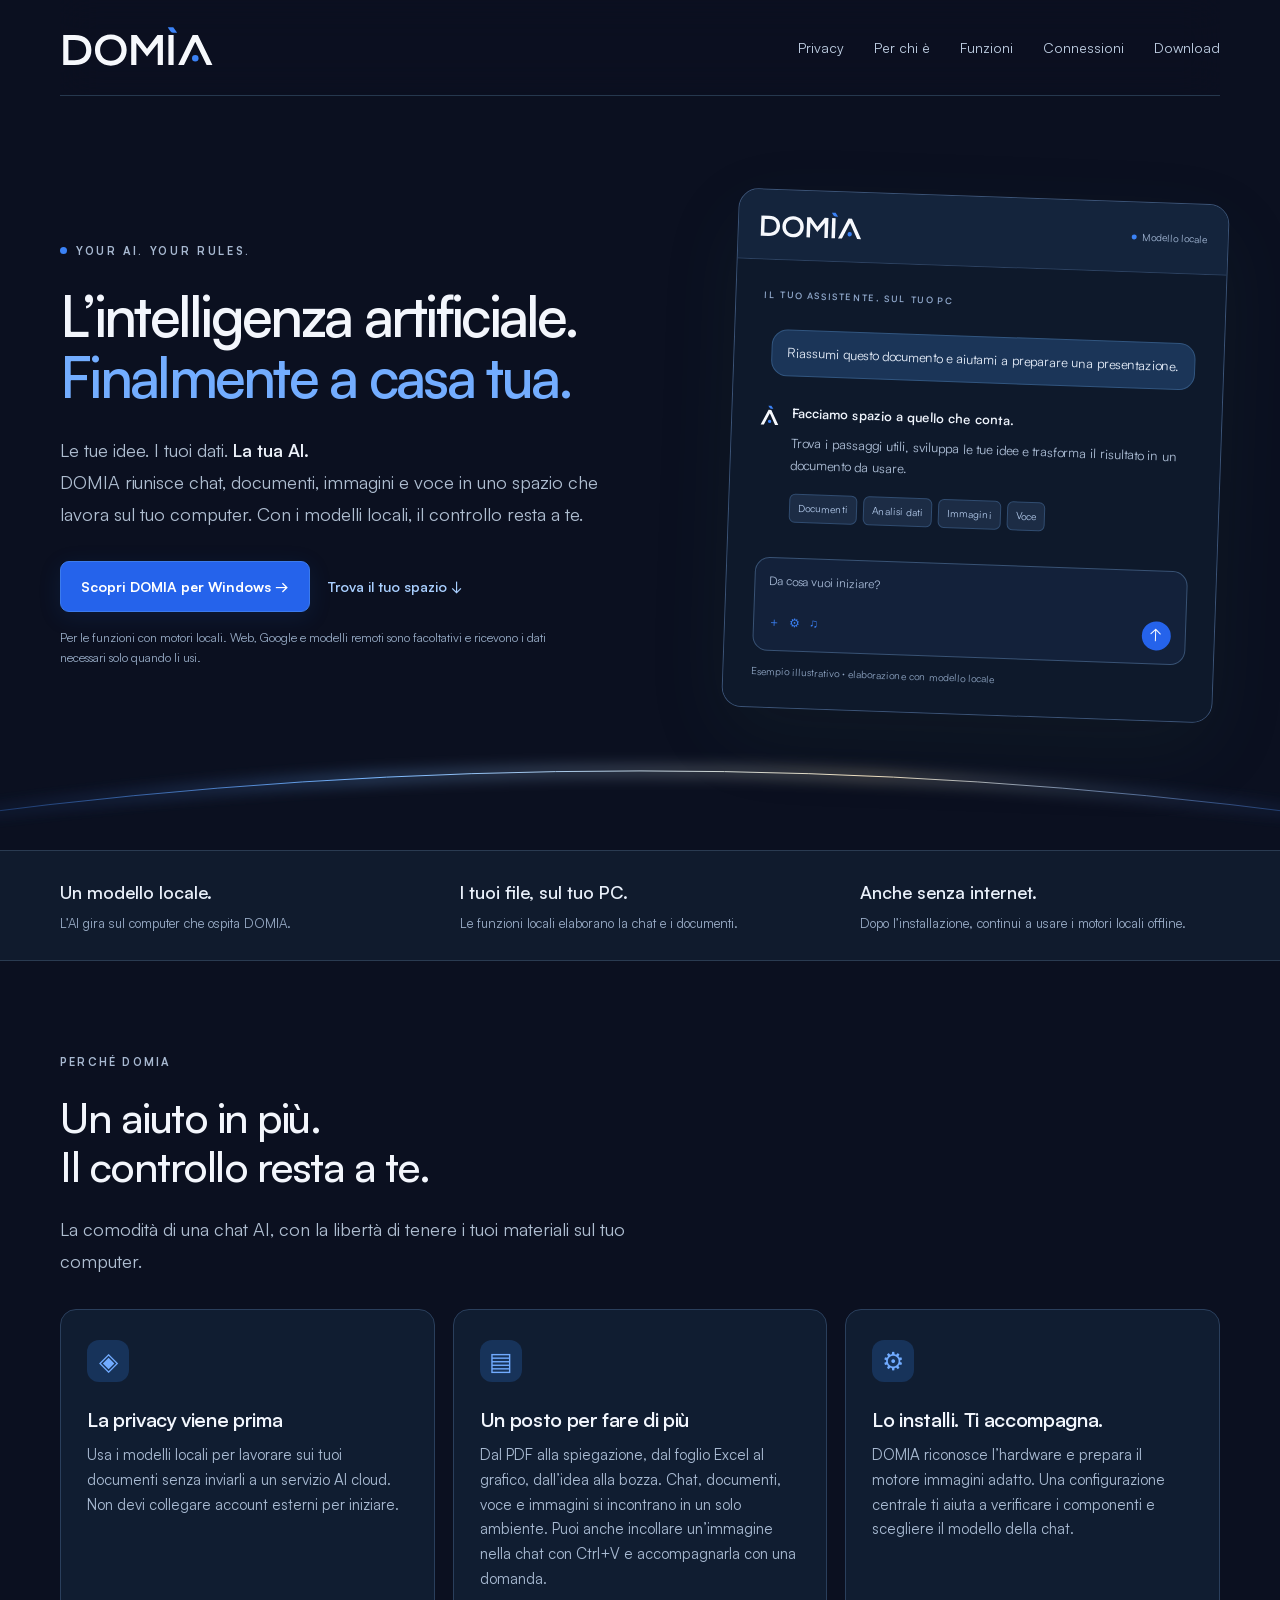
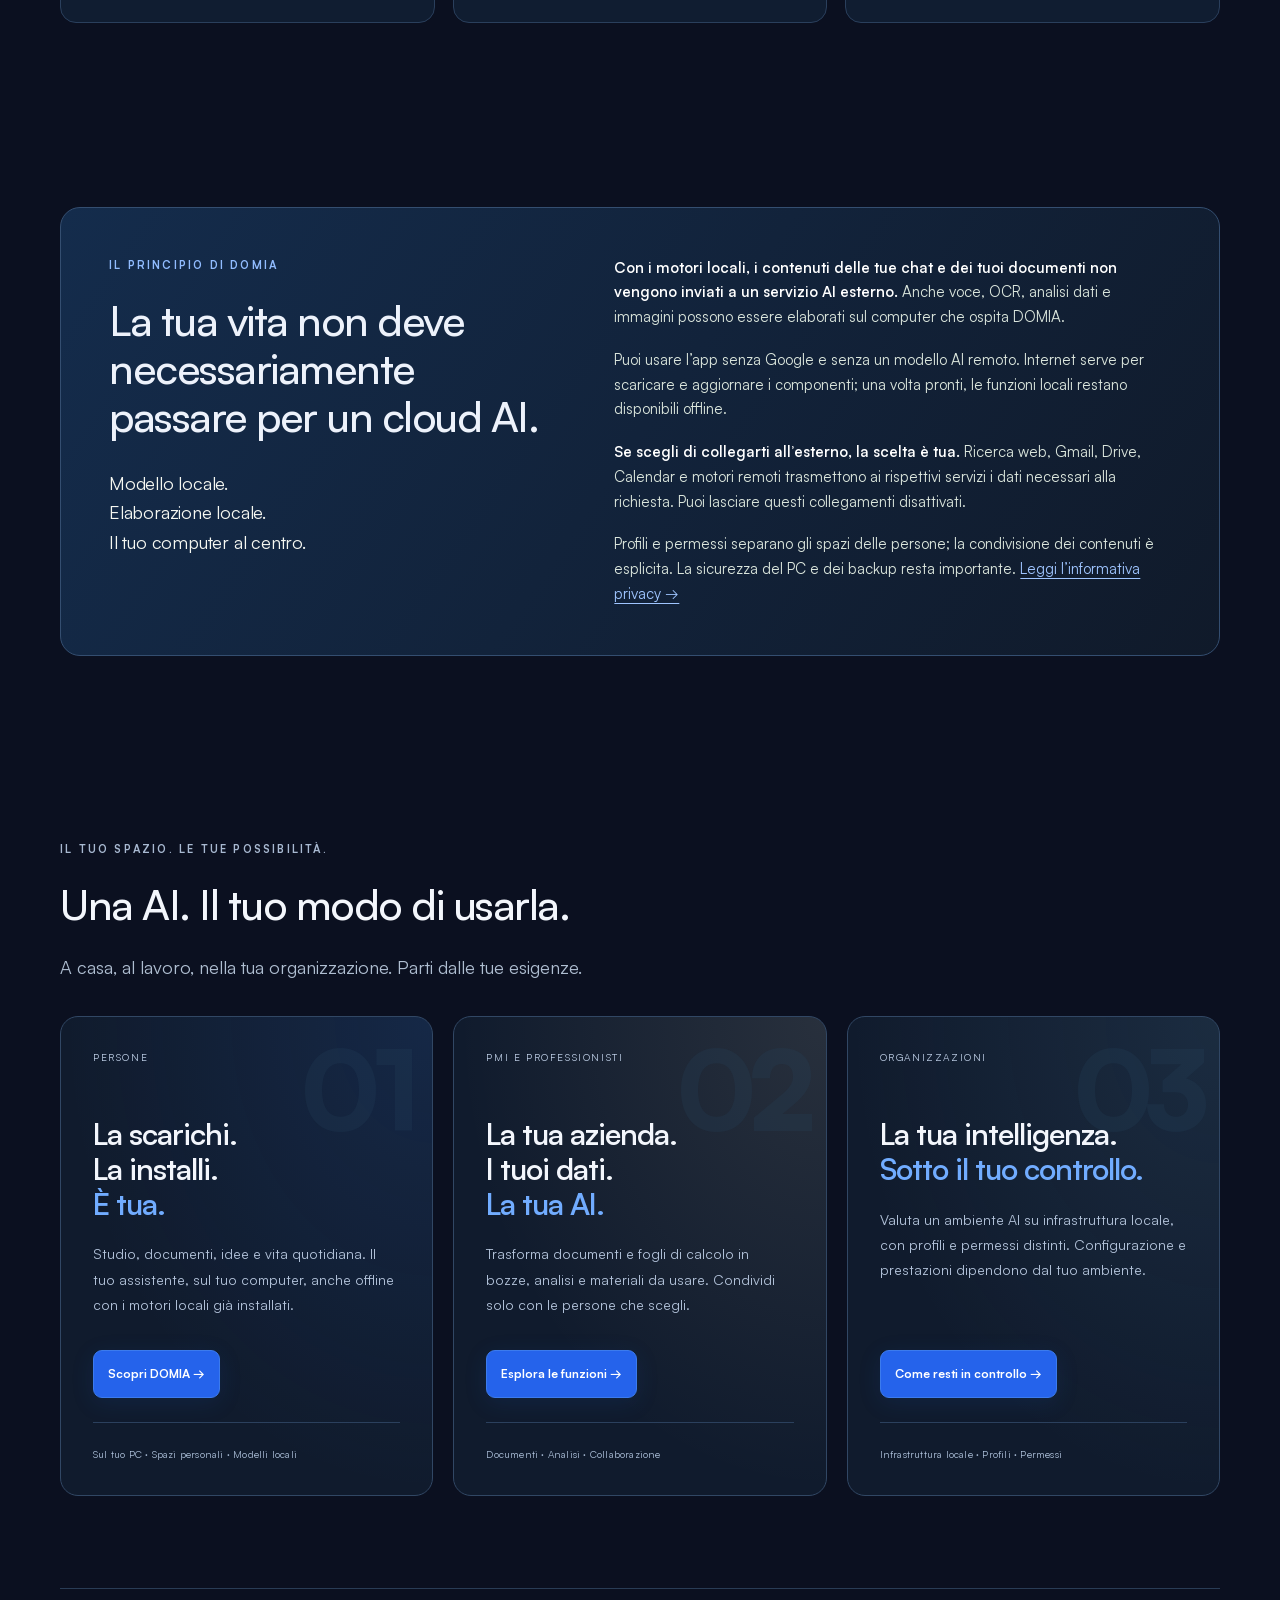
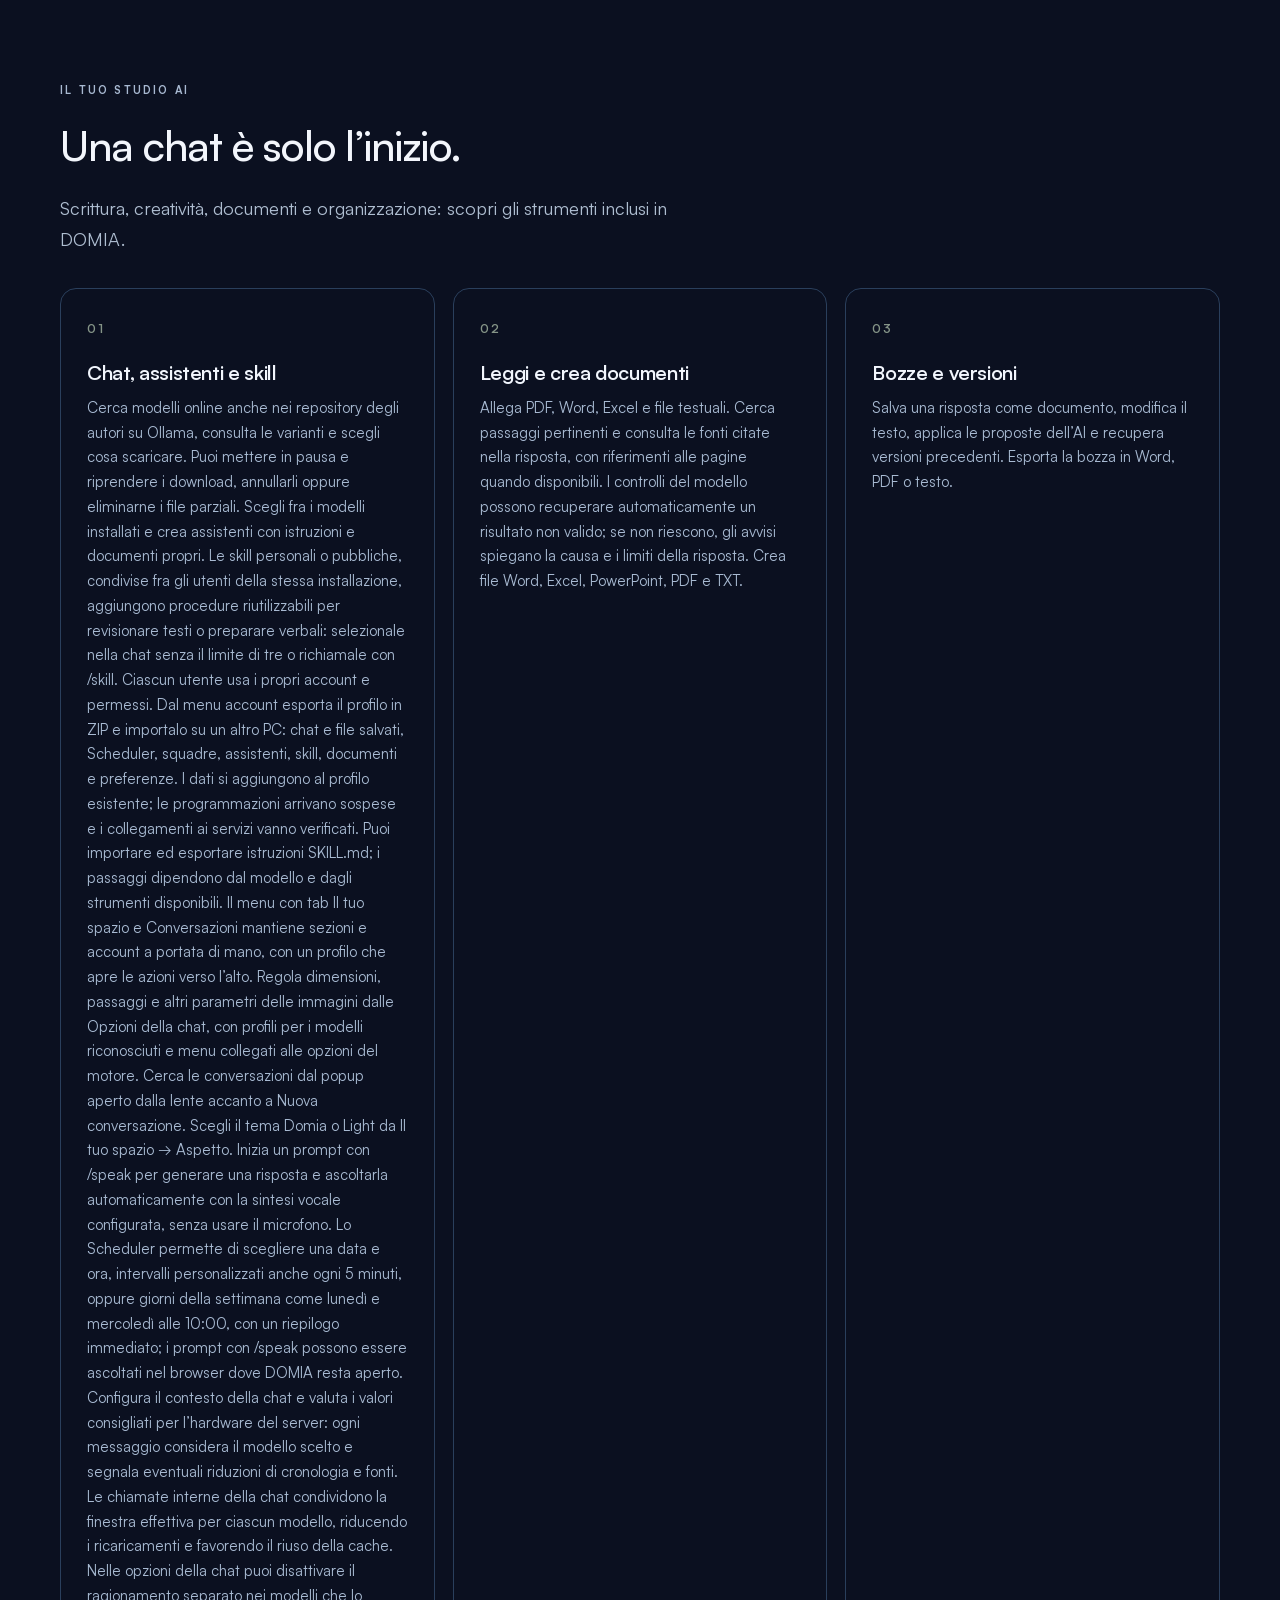
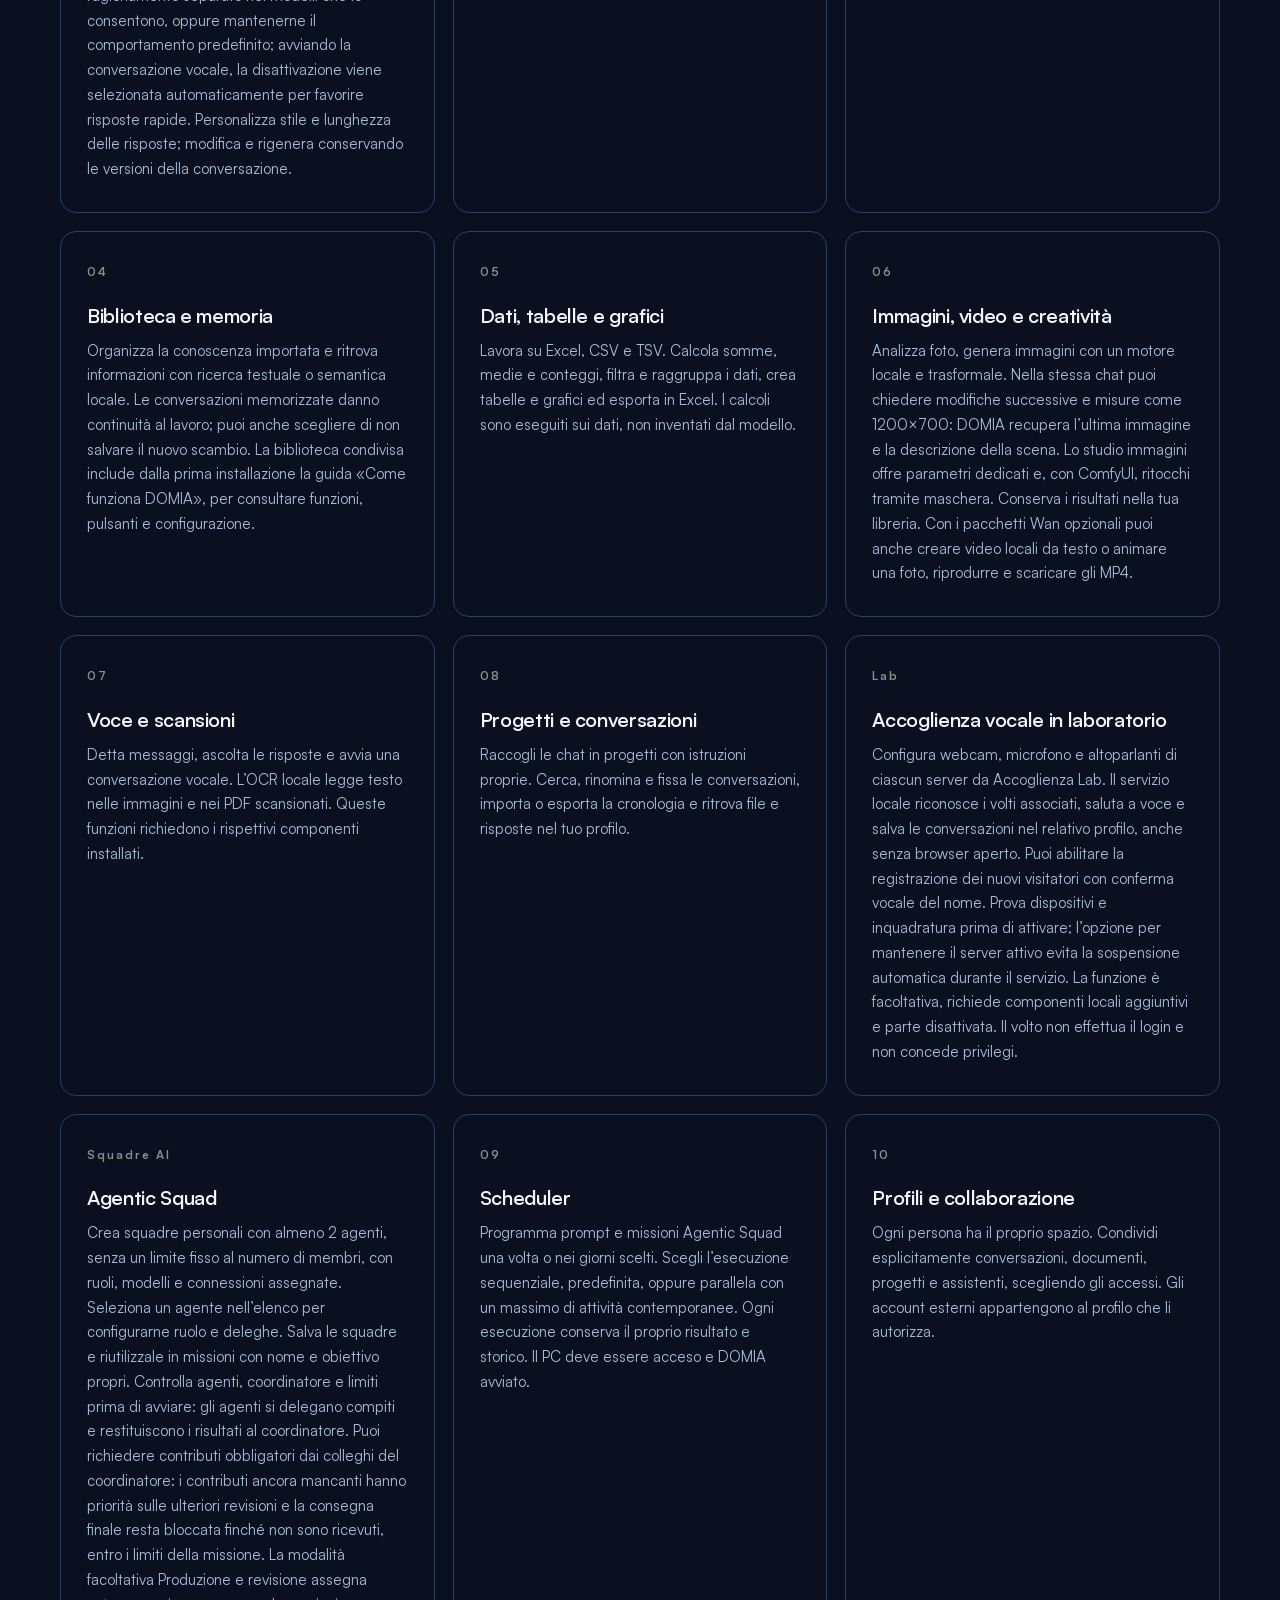
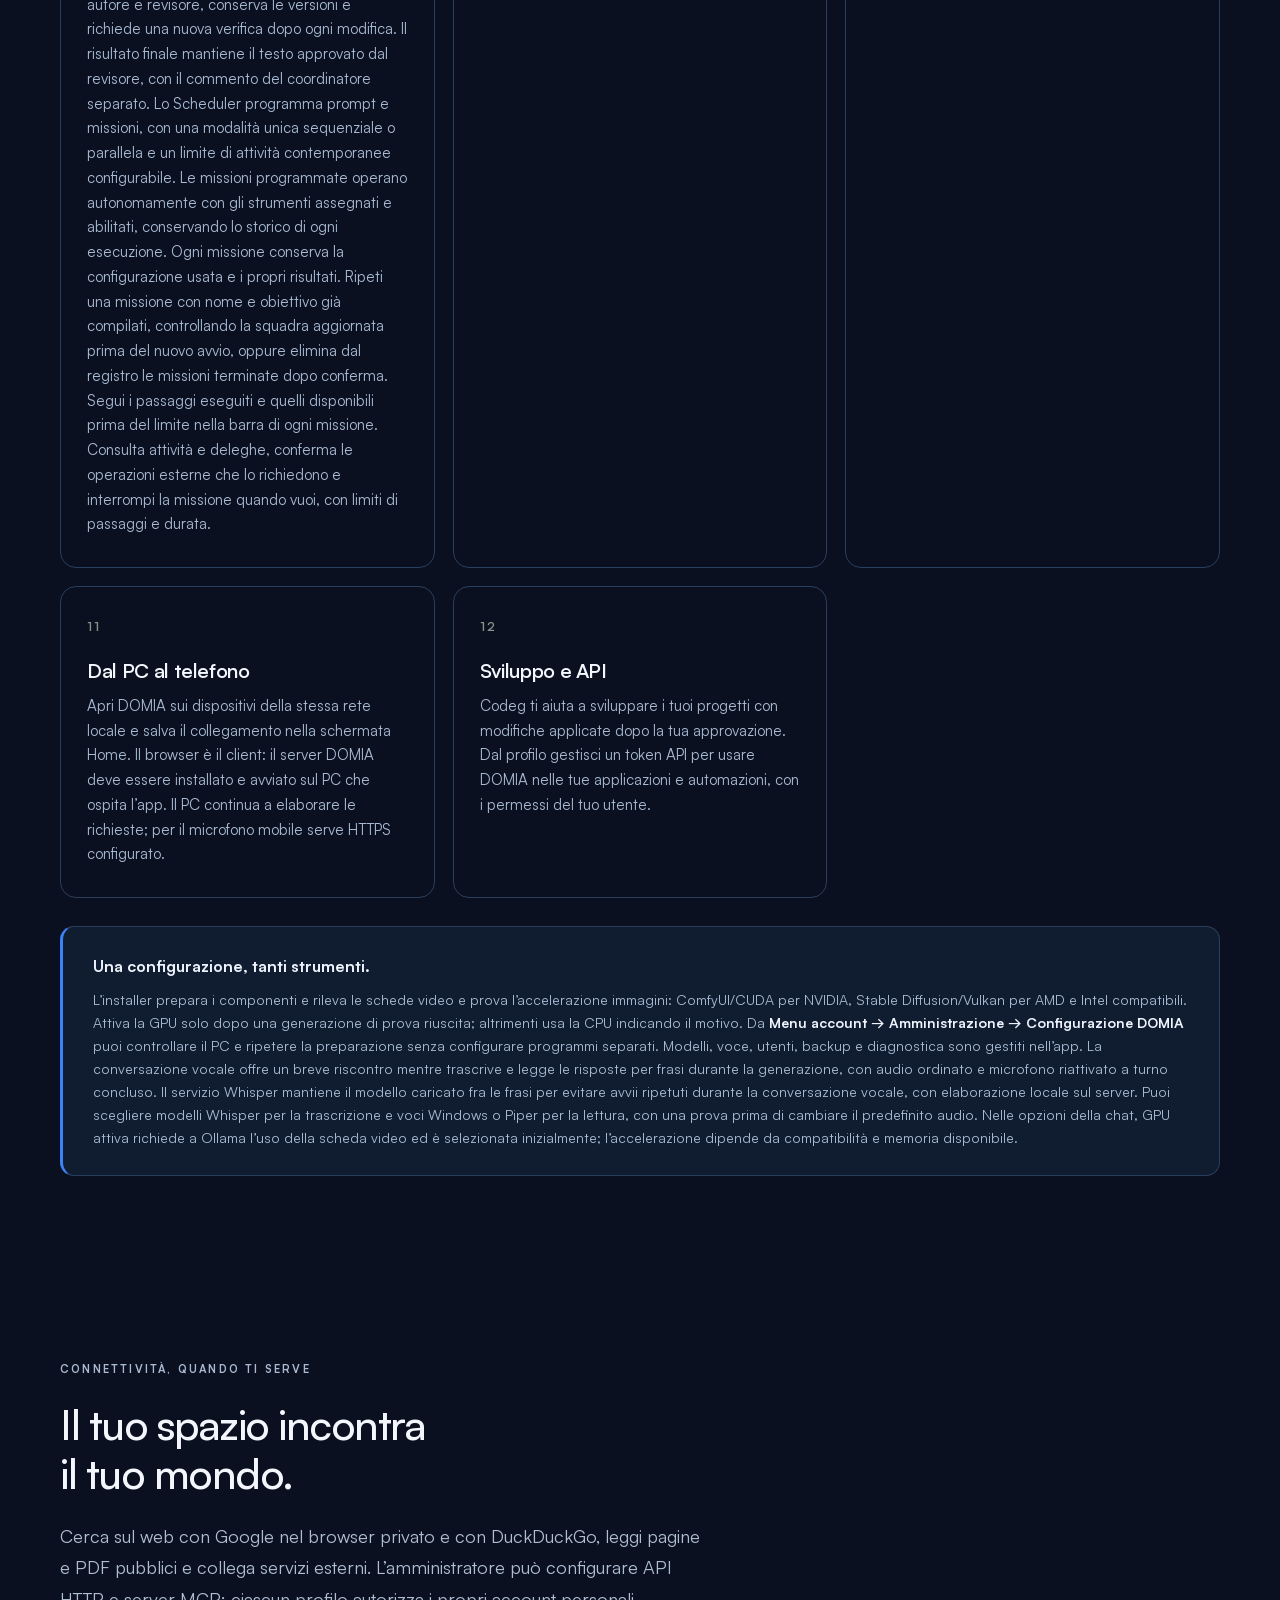
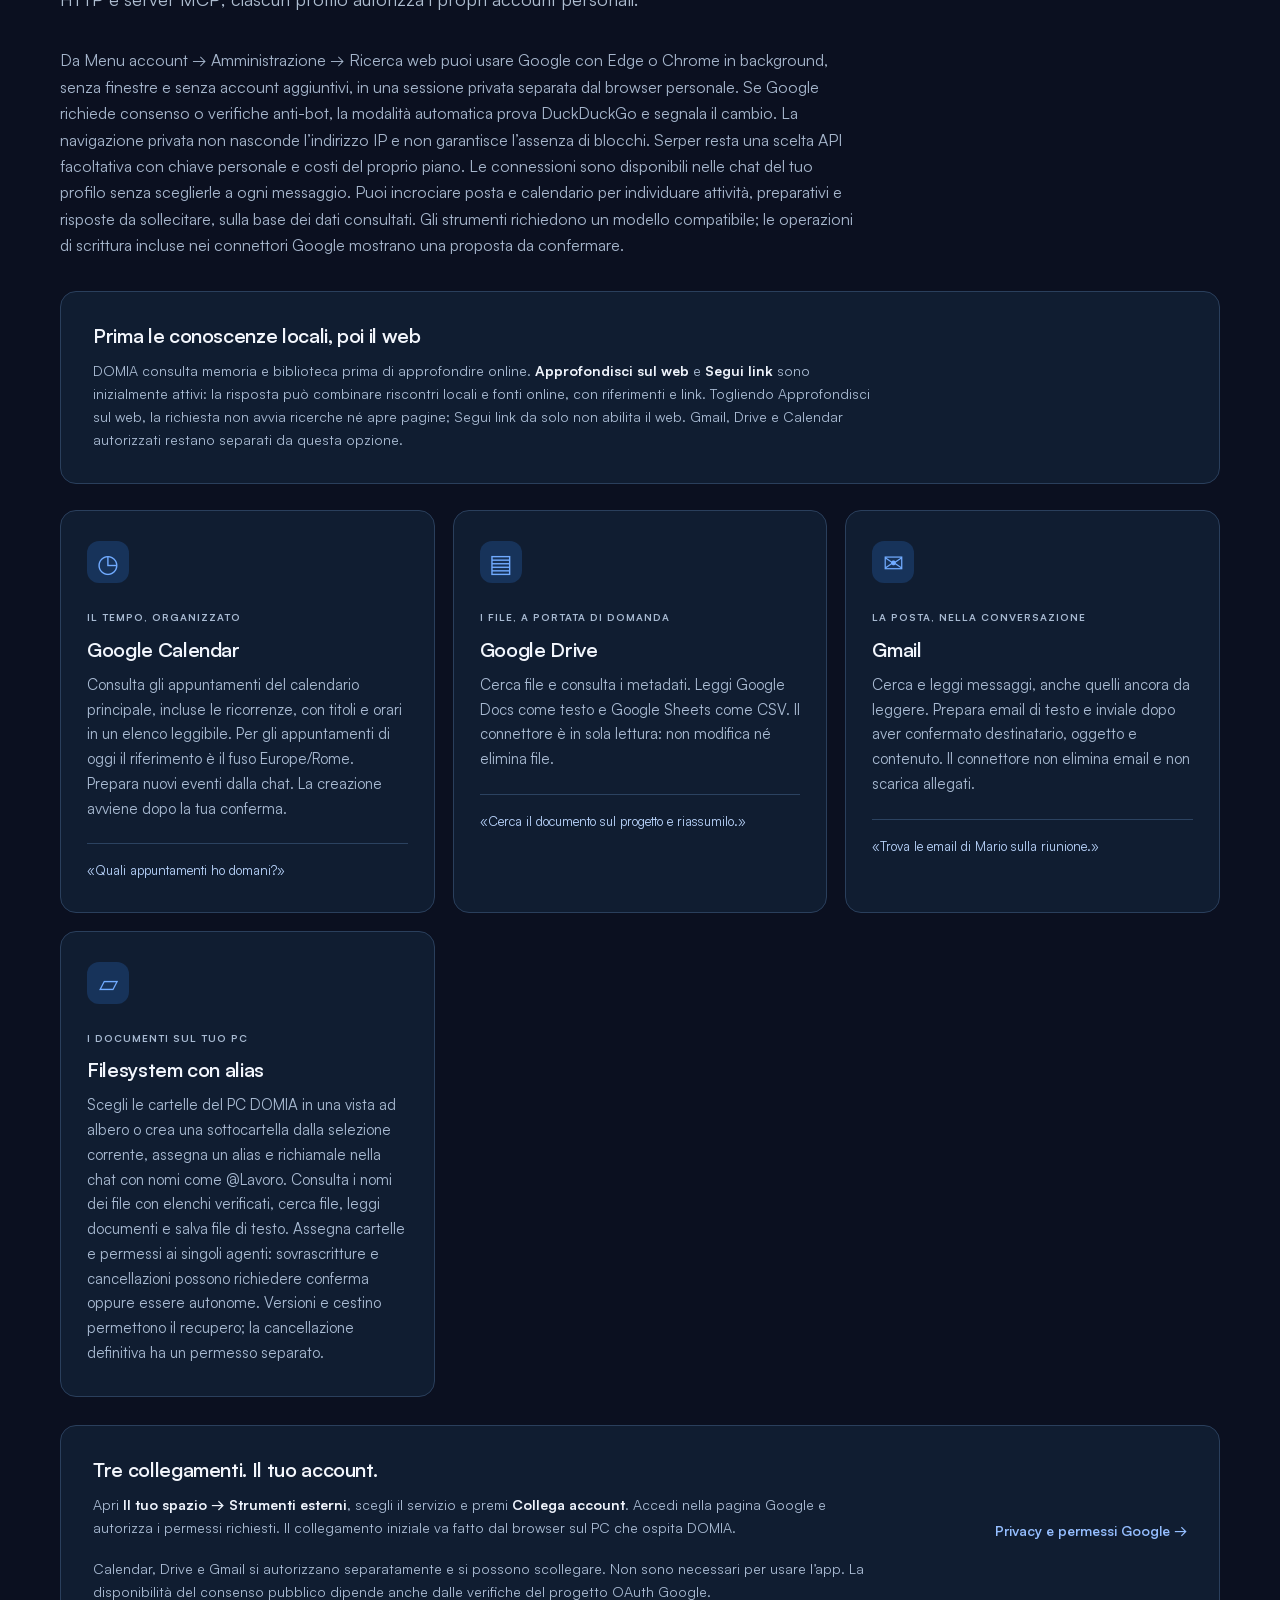
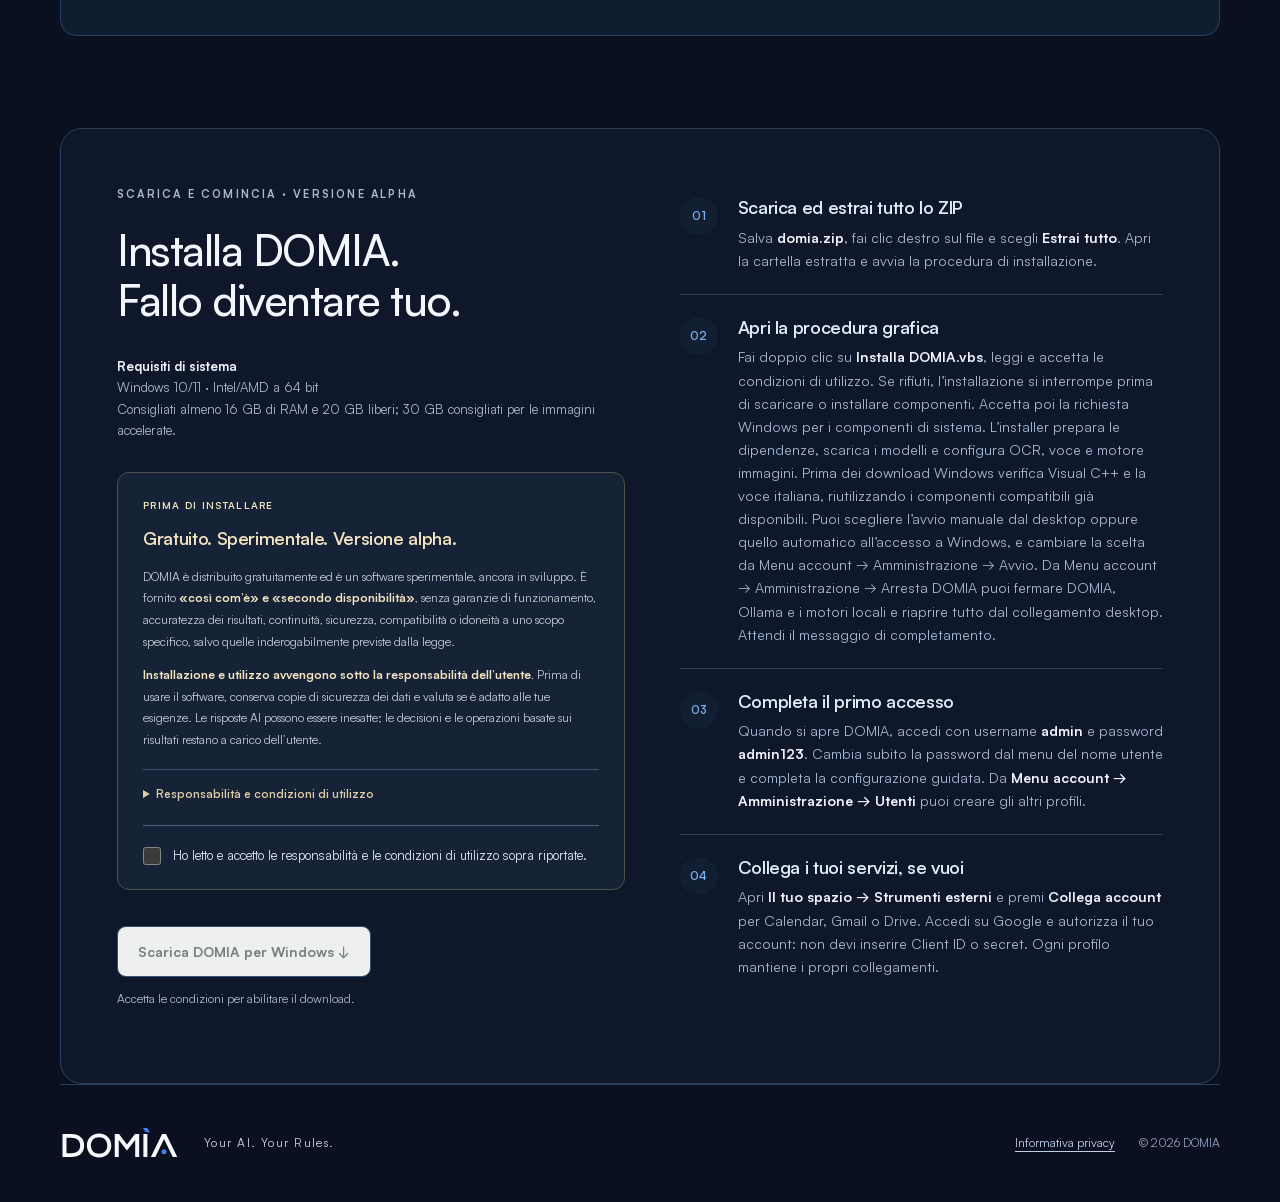
==== commit 92f189a2: "velocizzato il parlato" ====
--- a/index.html
+++ b/index.html
@@ -24,7 +24,7 @@
 <article class="card"><span class="feature-number">10</span><h3>Profili e collaborazione</h3><p>Ogni persona ha il proprio spazio. Condividi esplicitamente conversazioni, documenti, progetti e assistenti, scegliendo gli accessi. Gli account esterni appartengono al profilo che li autorizza.</p></article>
 <article class="card"><span class="feature-number">11</span><h3>Dal PC al telefono</h3><p>Apri DOMIA sui dispositivi della stessa rete locale e salva il collegamento nella schermata Home. Il browser è il client: il server DOMIA deve essere installato e avviato sul PC che ospita l’app. Il PC continua a elaborare le richieste; per il microfono mobile serve HTTPS configurato.</p></article>
 <article class="card"><span class="feature-number">12</span><h3>Sviluppo e API</h3><p>Codeg ti aiuta a sviluppare i tuoi progetti con modifiche applicate dopo la tua approvazione. Dal profilo gestisci un token API per usare DOMIA nelle tue applicazioni e automazioni, con i permessi del tuo utente.</p></article>
-</div><div class="feature-note"><strong>Una configurazione, tanti strumenti.</strong><p>L’installer prepara i componenti e rileva le schede video e prova l’accelerazione immagini: ComfyUI/CUDA per NVIDIA, Stable Diffusion/Vulkan per AMD e Intel compatibili. Attiva la GPU solo dopo una generazione di prova riuscita; altrimenti usa la CPU indicando il motivo. Da <strong>Menu account → Amministrazione → Configurazione DOMIA</strong> puoi controllare il PC e ripetere la preparazione senza configurare programmi separati. Modelli, voce, utenti, backup e diagnostica sono gestiti nell’app. Puoi scegliere modelli Whisper per la trascrizione e voci Windows o Piper per la lettura, con una prova prima di cambiare il predefinito audio. Nelle opzioni della chat, GPU attiva richiede a Ollama l’uso della scheda video ed è selezionata inizialmente; l’accelerazione dipende da compatibilità e memoria disponibile.</p></div></section>
+</div><div class="feature-note"><strong>Una configurazione, tanti strumenti.</strong><p>L’installer prepara i componenti e rileva le schede video e prova l’accelerazione immagini: ComfyUI/CUDA per NVIDIA, Stable Diffusion/Vulkan per AMD e Intel compatibili. Attiva la GPU solo dopo una generazione di prova riuscita; altrimenti usa la CPU indicando il motivo. Da <strong>Menu account → Amministrazione → Configurazione DOMIA</strong> puoi controllare il PC e ripetere la preparazione senza configurare programmi separati. Modelli, voce, utenti, backup e diagnostica sono gestiti nell’app. La conversazione vocale offre un breve riscontro mentre trascrive e legge le risposte per frasi durante la generazione, con audio ordinato e microfono riattivato a turno concluso. Il servizio Whisper mantiene il modello caricato fra le frasi per evitare avvii ripetuti durante la conversazione vocale, con elaborazione locale sul server. Puoi scegliere modelli Whisper per la trascrizione e voci Windows o Piper per la lettura, con una prova prima di cambiare il predefinito audio. Nelle opzioni della chat, GPU attiva richiede a Ollama l’uso della scheda video ed è selezionata inizialmente; l’accelerazione dipende da compatibilità e memoria disponibile.</p></div></section>
 
 <section id="connessioni" class="section wrap"><div class="section-heading"><p class="eyebrow">Connettività, quando ti serve</p><h2>Il tuo spazio incontra<br>il tuo mondo.</h2><p class="lead">Cerca sul web con Google nel browser privato e con DuckDuckGo, leggi pagine e PDF pubblici e collega servizi esterni. L’amministratore può configurare API HTTP e server MCP; ciascun profilo autorizza i propri account personali.</p></div><p class="connection-intro">Da Menu account → Amministrazione → Ricerca web puoi usare Google con Edge o Chrome in background, senza finestre e senza account aggiuntivi, in una sessione privata separata dal browser personale. Se Google richiede consenso o verifiche anti-bot, la modalità automatica prova DuckDuckGo e segnala il cambio. La navigazione privata non nasconde l’indirizzo IP e non garantisce l’assenza di blocchi. Serper resta una scelta API facoltativa con chiave personale e costi del proprio piano. Le connessioni sono disponibili nelle chat del tuo profilo senza sceglierle a ogni messaggio. Puoi incrociare posta e calendario per individuare attività, preparativi e risposte da sollecitare, sulla base dei dati consultati. Gli strumenti richiedono un modello compatibile; le operazioni di scrittura incluse nei connettori Google mostrano una proposta da confermare.</p><div class="connect-panel"><div><h3>Prima le conoscenze locali, poi il web</h3><p>DOMIA consulta memoria e biblioteca prima di approfondire online. <strong>Approfondisci sul web</strong> e <strong>Segui link</strong> sono inizialmente attivi: la risposta può combinare riscontri locali e fonti online, con riferimenti e link. Togliendo Approfondisci sul web, la richiesta non avvia ricerche né apre pagine; Segui link da solo non abilita il web. Gmail, Drive e Calendar autorizzati restano separati da questa opzione.</p></div></div>
 <br>
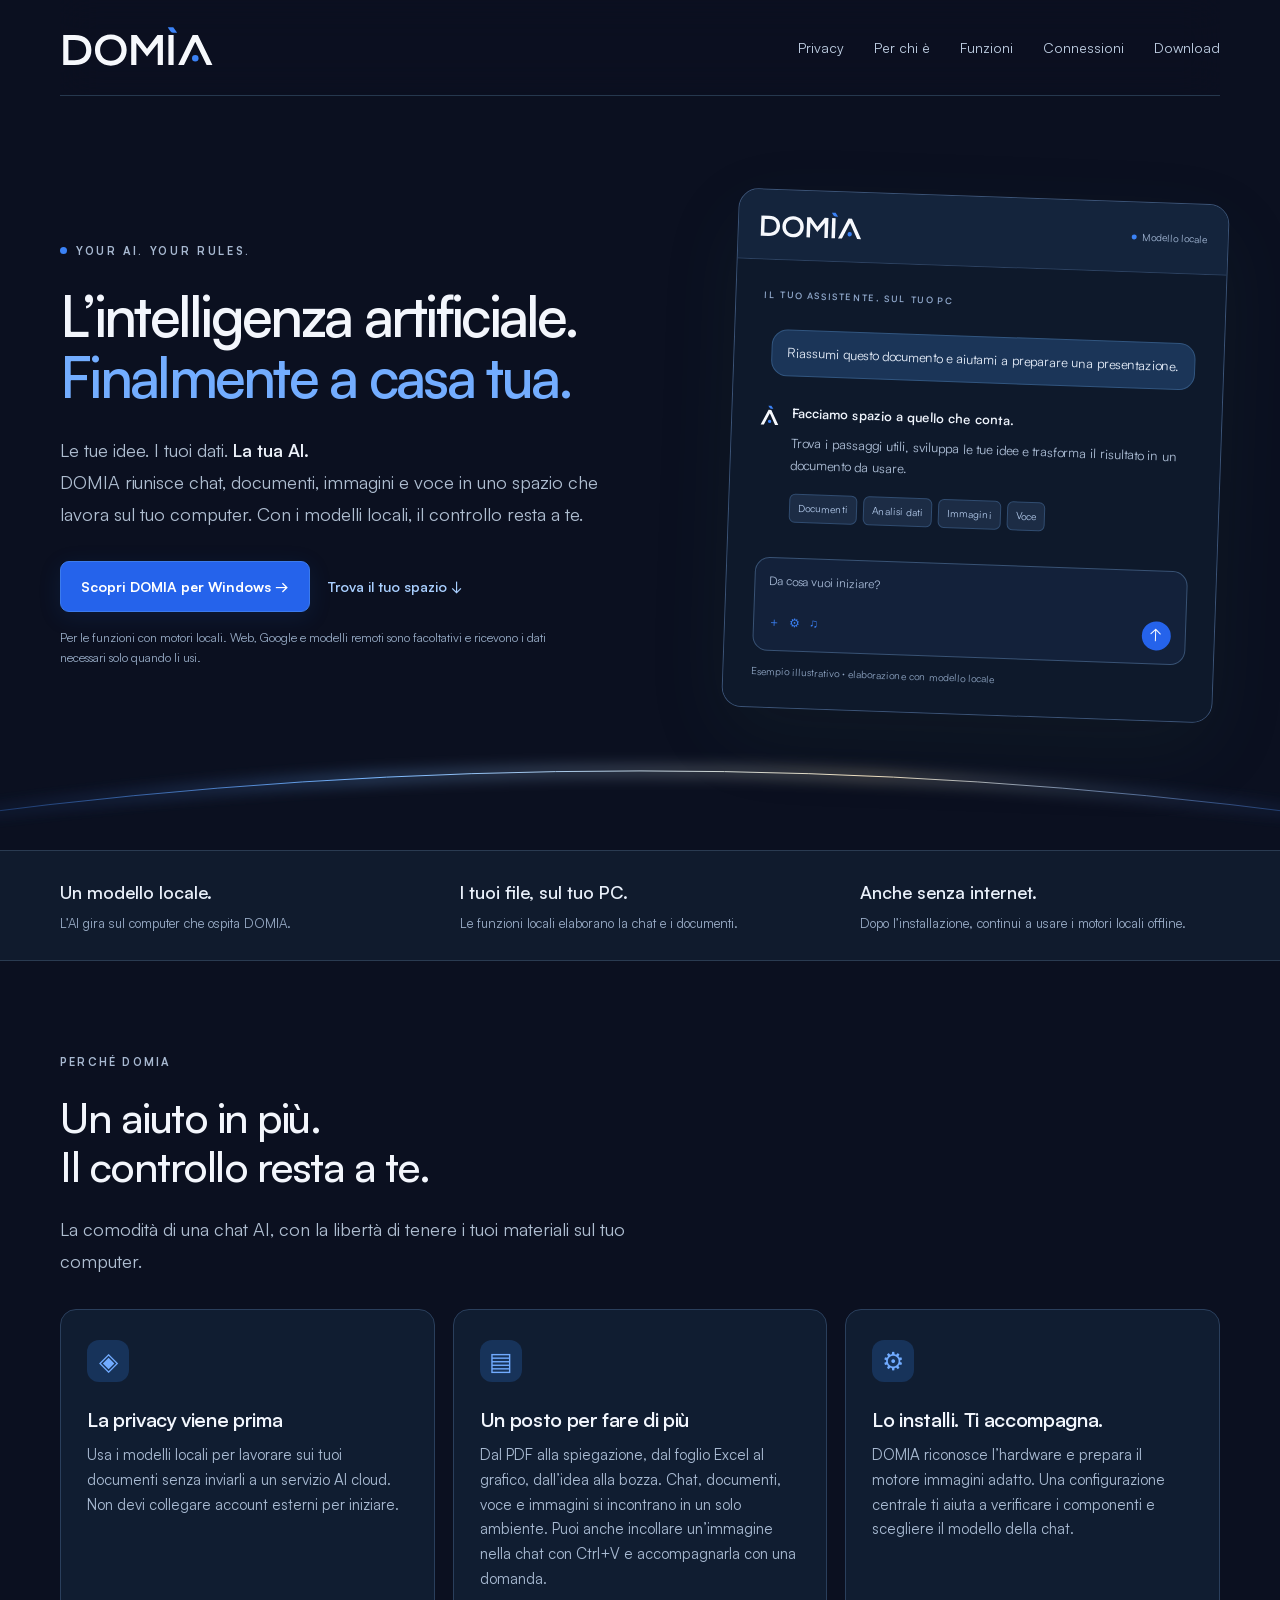
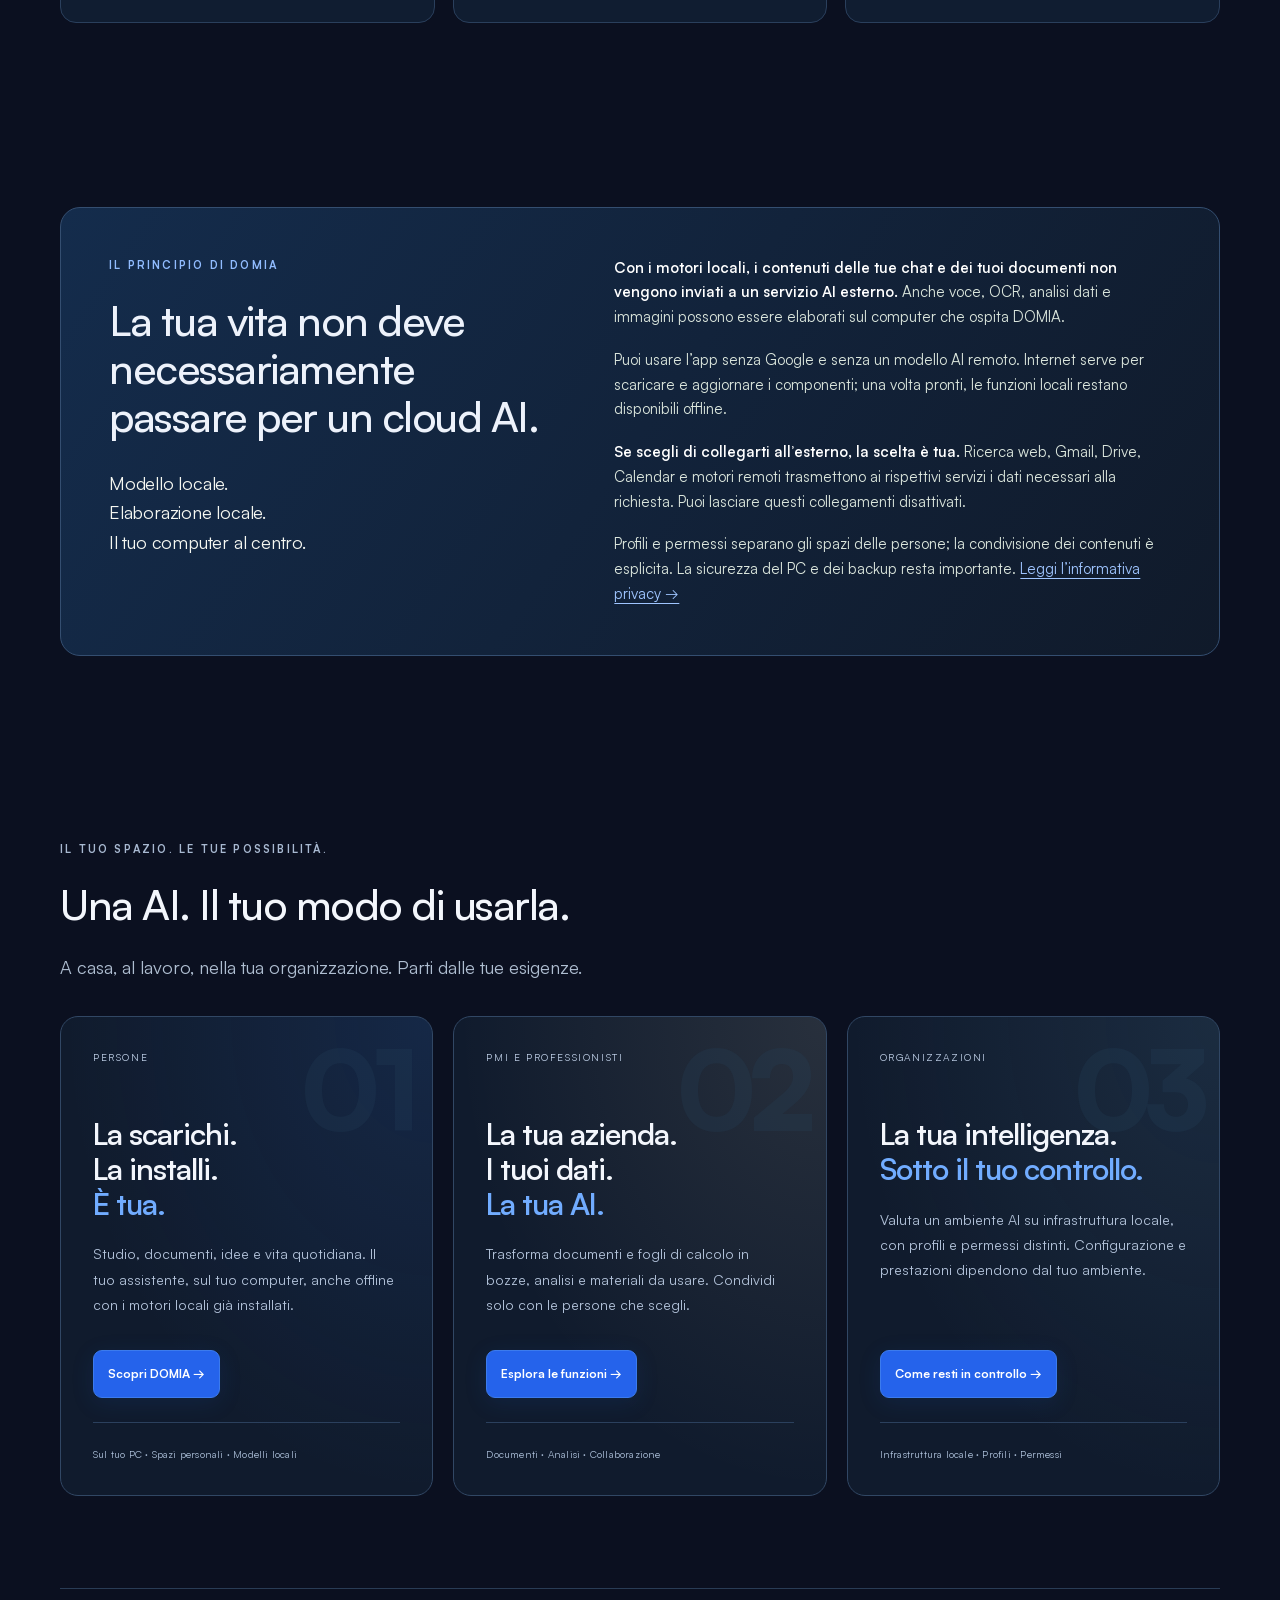
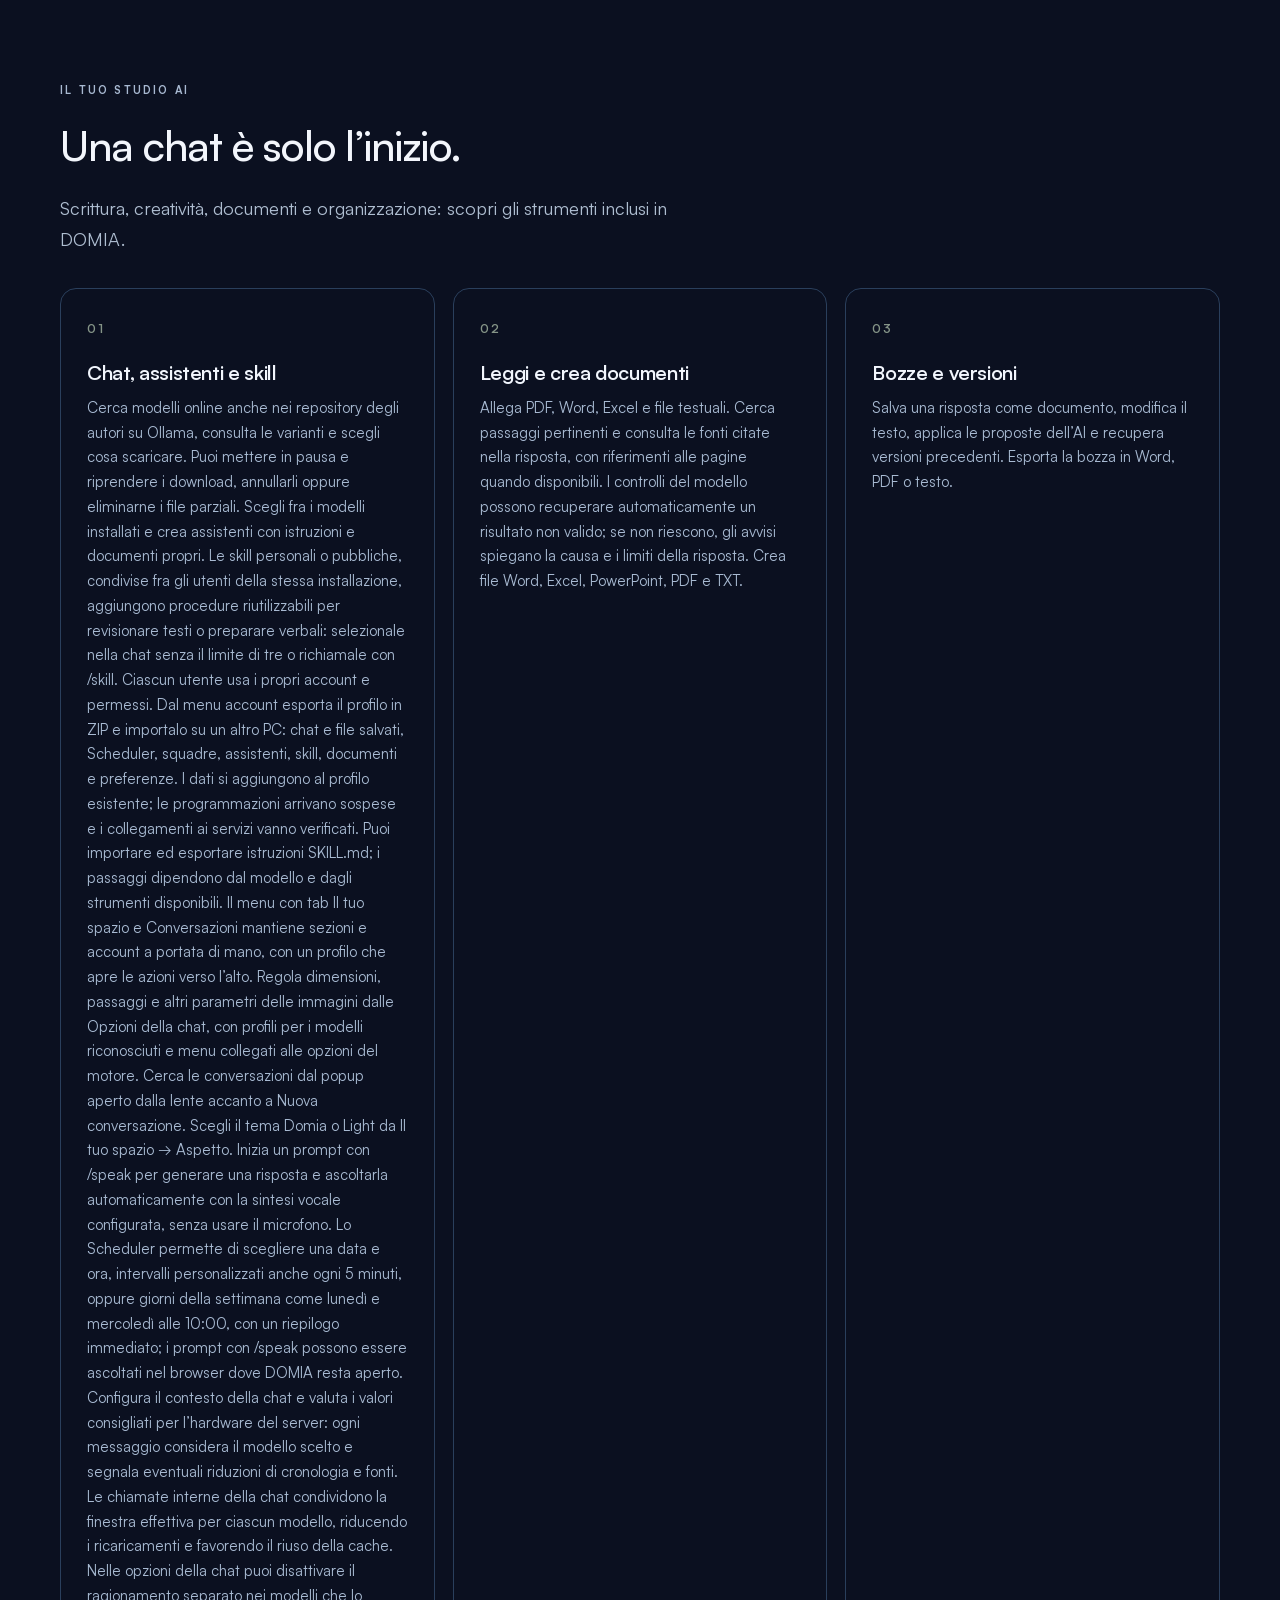
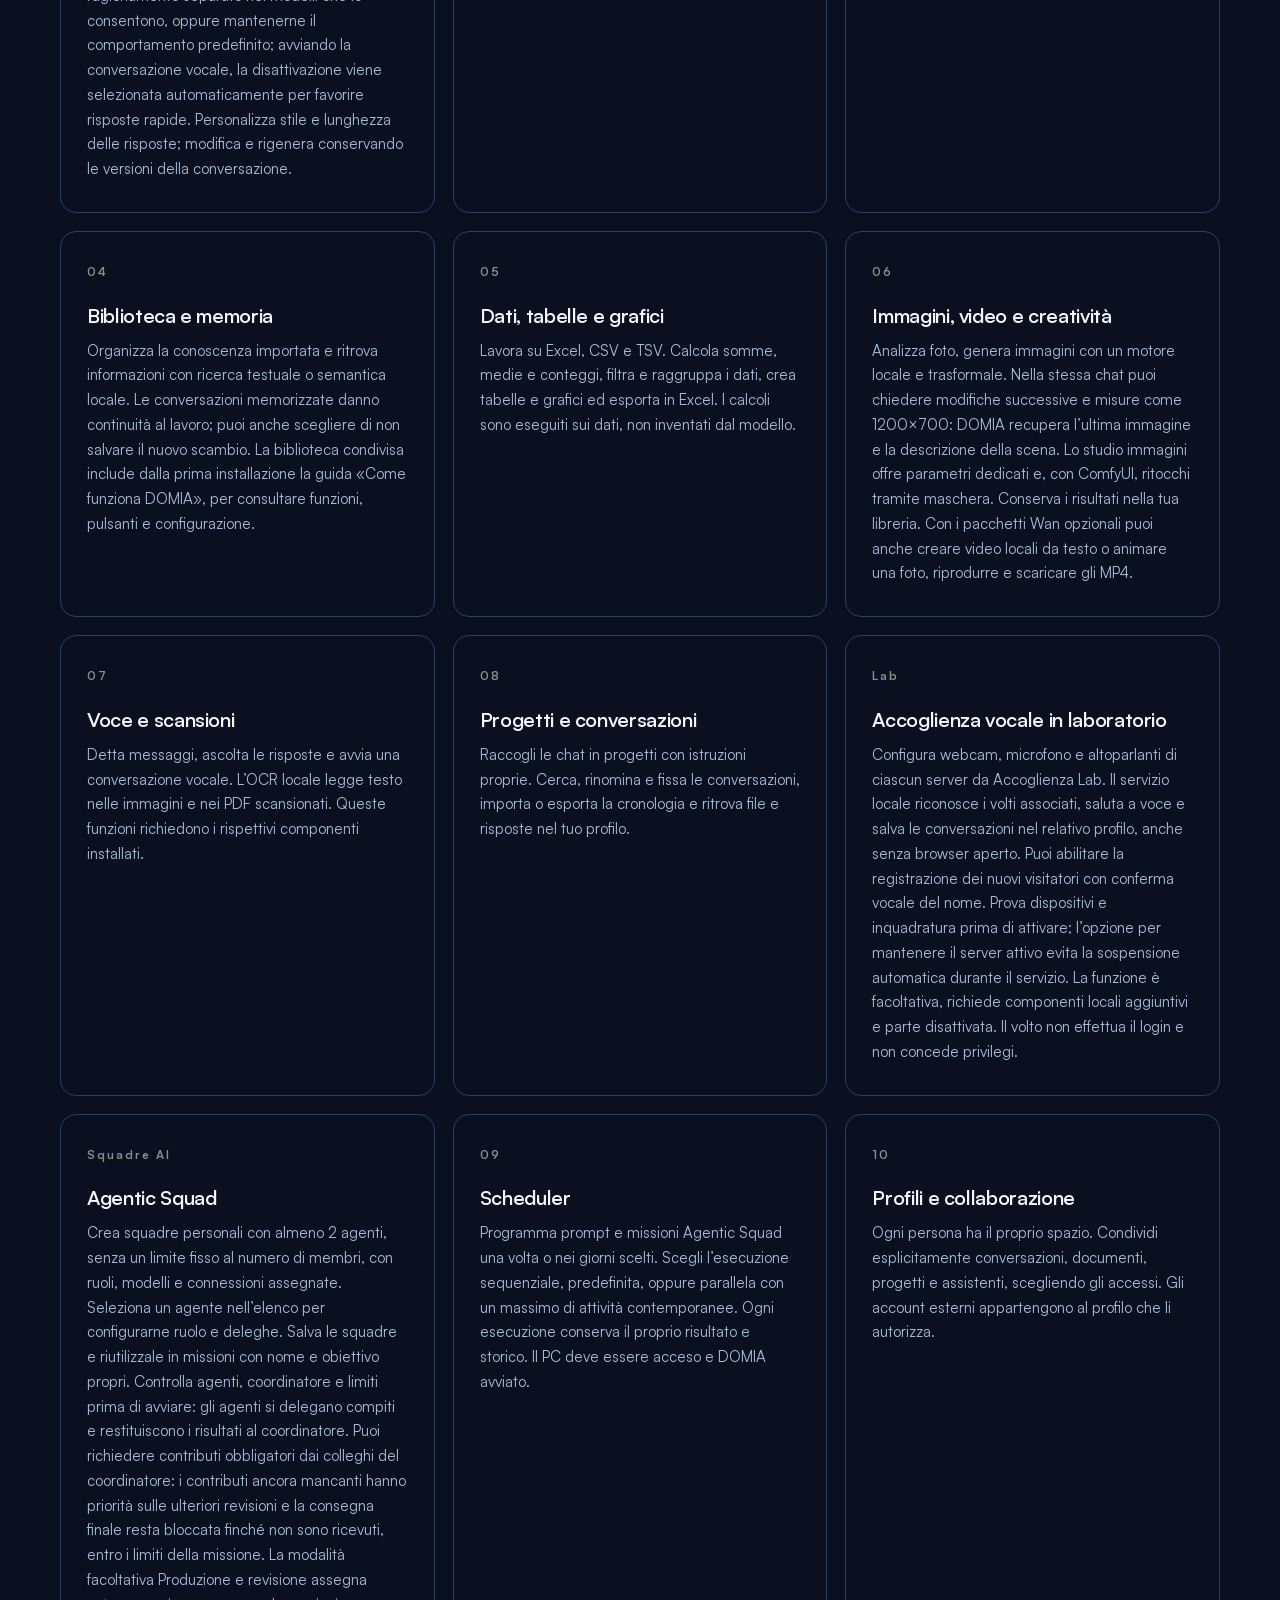
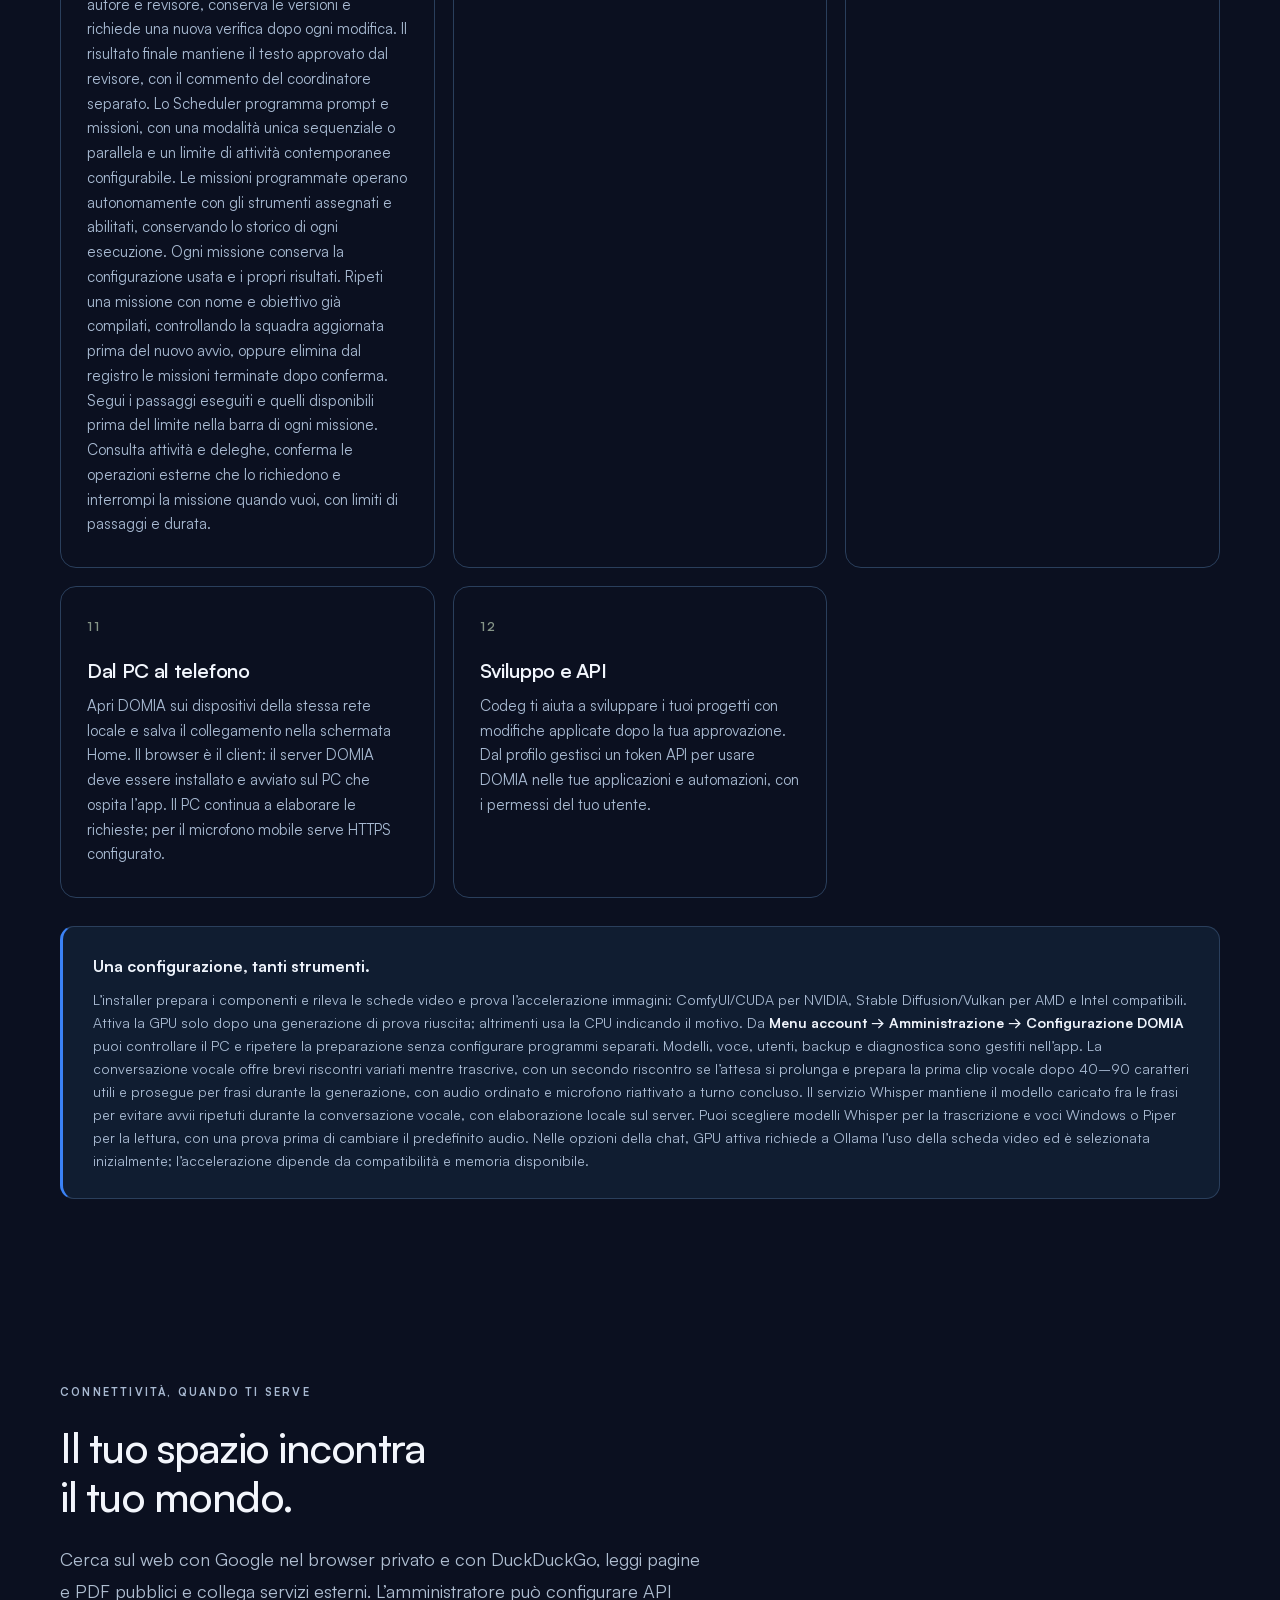
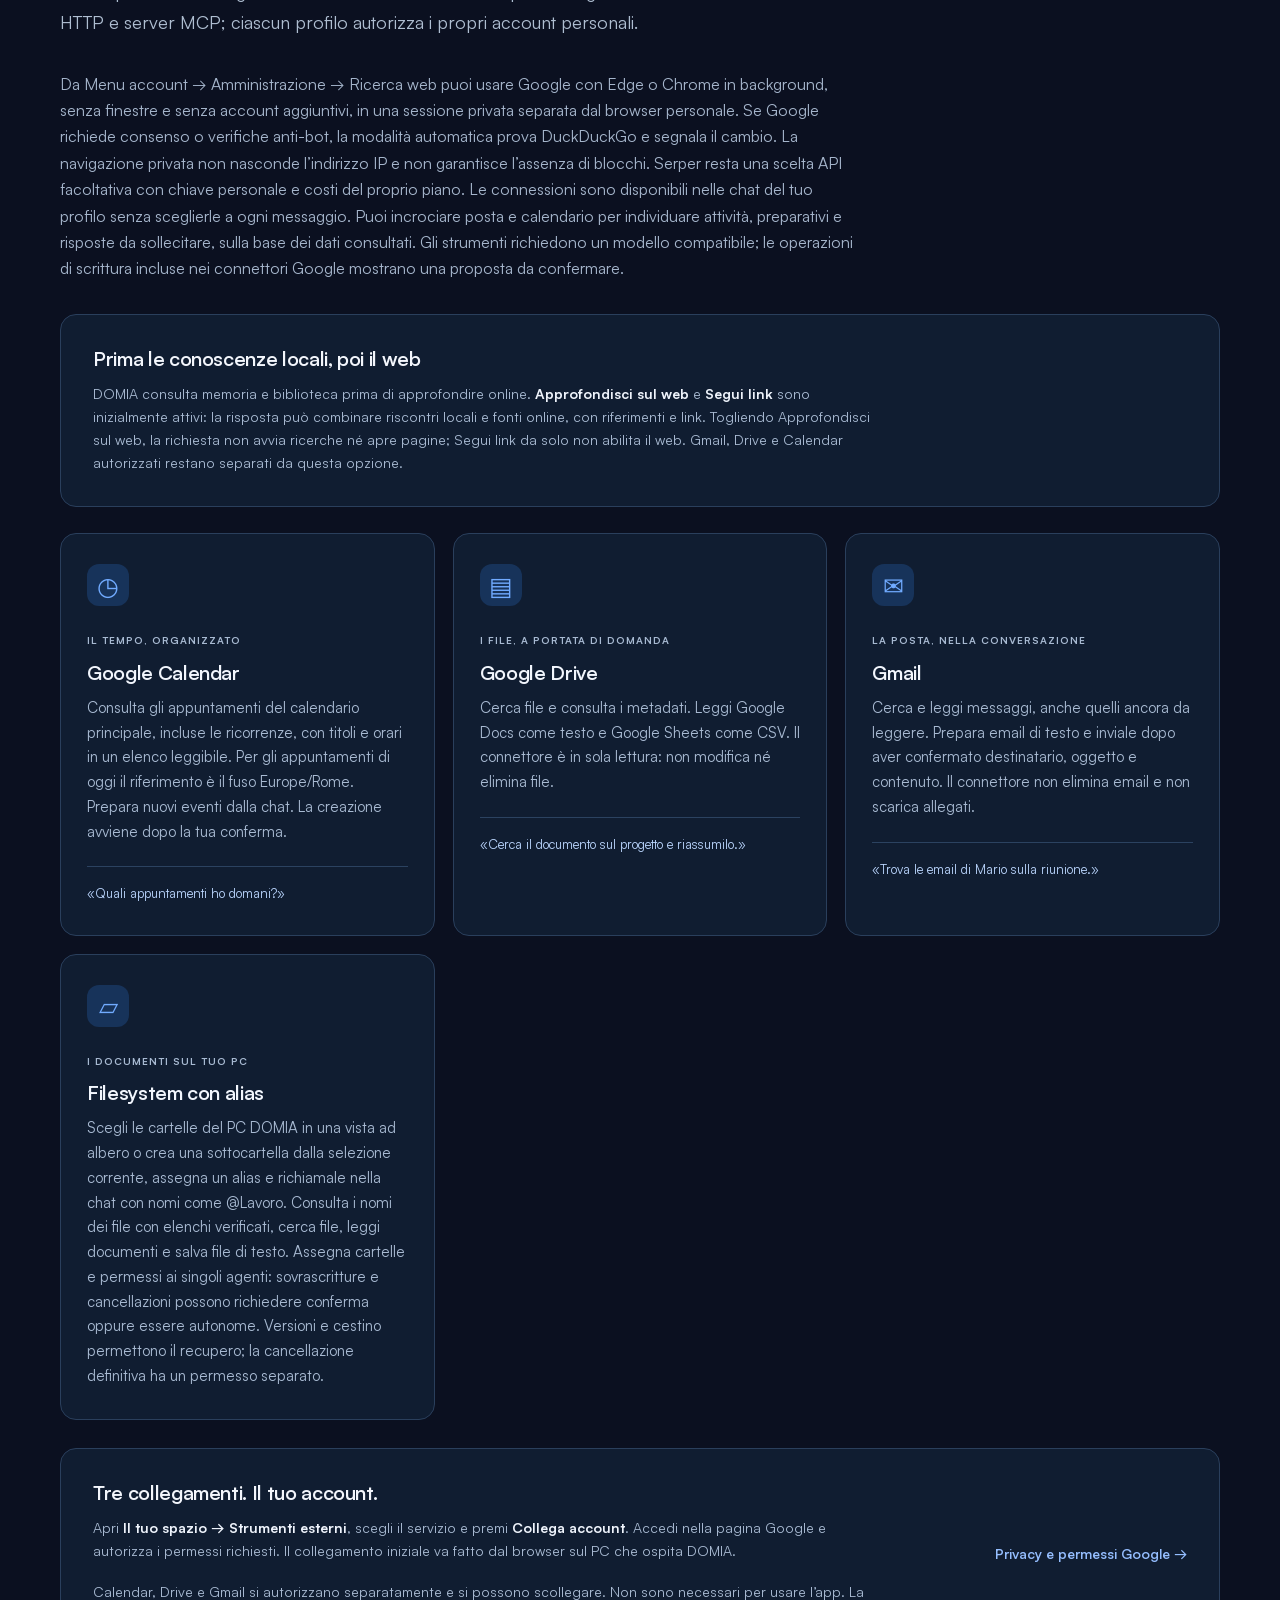
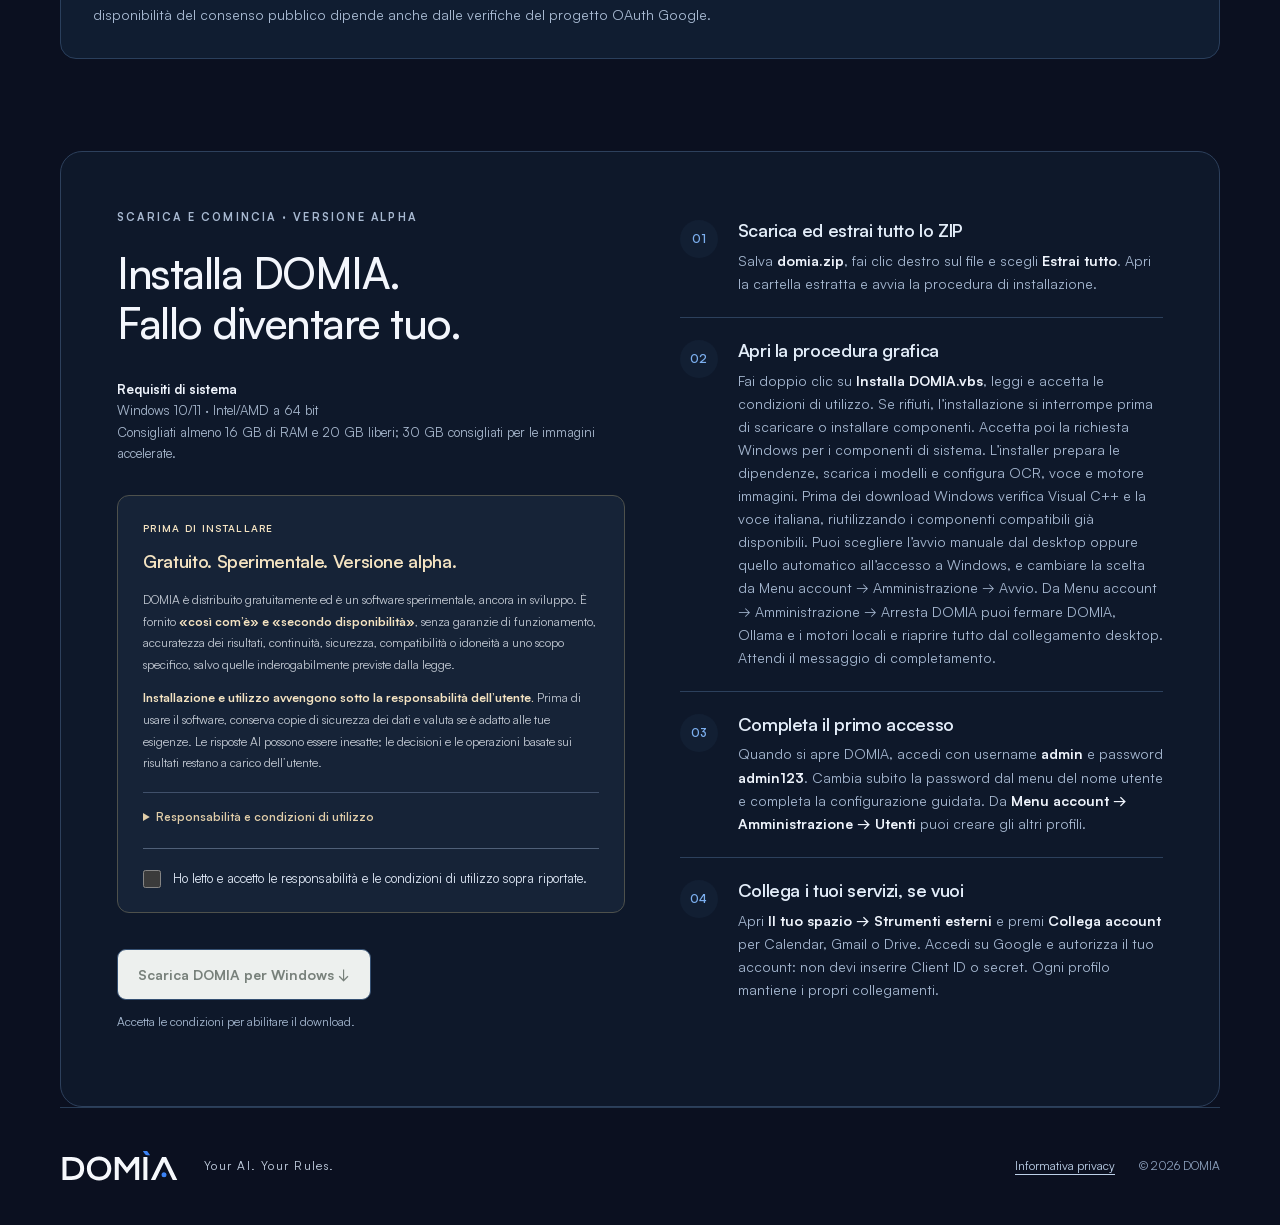
==== commit 56243aa5: "conversazione" ====
--- a/index.html
+++ b/index.html
@@ -24,7 +24,7 @@
 <article class="card"><span class="feature-number">10</span><h3>Profili e collaborazione</h3><p>Ogni persona ha il proprio spazio. Condividi esplicitamente conversazioni, documenti, progetti e assistenti, scegliendo gli accessi. Gli account esterni appartengono al profilo che li autorizza.</p></article>
 <article class="card"><span class="feature-number">11</span><h3>Dal PC al telefono</h3><p>Apri DOMIA sui dispositivi della stessa rete locale e salva il collegamento nella schermata Home. Il browser è il client: il server DOMIA deve essere installato e avviato sul PC che ospita l’app. Il PC continua a elaborare le richieste; per il microfono mobile serve HTTPS configurato.</p></article>
 <article class="card"><span class="feature-number">12</span><h3>Sviluppo e API</h3><p>Codeg ti aiuta a sviluppare i tuoi progetti con modifiche applicate dopo la tua approvazione. Dal profilo gestisci un token API per usare DOMIA nelle tue applicazioni e automazioni, con i permessi del tuo utente.</p></article>
-</div><div class="feature-note"><strong>Una configurazione, tanti strumenti.</strong><p>L’installer prepara i componenti e rileva le schede video e prova l’accelerazione immagini: ComfyUI/CUDA per NVIDIA, Stable Diffusion/Vulkan per AMD e Intel compatibili. Attiva la GPU solo dopo una generazione di prova riuscita; altrimenti usa la CPU indicando il motivo. Da <strong>Menu account → Amministrazione → Configurazione DOMIA</strong> puoi controllare il PC e ripetere la preparazione senza configurare programmi separati. Modelli, voce, utenti, backup e diagnostica sono gestiti nell’app. La conversazione vocale offre un breve riscontro mentre trascrive e legge le risposte per frasi durante la generazione, con audio ordinato e microfono riattivato a turno concluso. Il servizio Whisper mantiene il modello caricato fra le frasi per evitare avvii ripetuti durante la conversazione vocale, con elaborazione locale sul server. Puoi scegliere modelli Whisper per la trascrizione e voci Windows o Piper per la lettura, con una prova prima di cambiare il predefinito audio. Nelle opzioni della chat, GPU attiva richiede a Ollama l’uso della scheda video ed è selezionata inizialmente; l’accelerazione dipende da compatibilità e memoria disponibile.</p></div></section>
+</div><div class="feature-note"><strong>Una configurazione, tanti strumenti.</strong><p>L’installer prepara i componenti e rileva le schede video e prova l’accelerazione immagini: ComfyUI/CUDA per NVIDIA, Stable Diffusion/Vulkan per AMD e Intel compatibili. Attiva la GPU solo dopo una generazione di prova riuscita; altrimenti usa la CPU indicando il motivo. Da <strong>Menu account → Amministrazione → Configurazione DOMIA</strong> puoi controllare il PC e ripetere la preparazione senza configurare programmi separati. Modelli, voce, utenti, backup e diagnostica sono gestiti nell’app. La conversazione vocale offre brevi riscontri variati mentre trascrive, con un secondo riscontro se l’attesa si prolunga e prepara la prima clip vocale dopo 40–90 caratteri utili e prosegue per frasi durante la generazione, con audio ordinato e microfono riattivato a turno concluso. Il servizio Whisper mantiene il modello caricato fra le frasi per evitare avvii ripetuti durante la conversazione vocale, con elaborazione locale sul server. Puoi scegliere modelli Whisper per la trascrizione e voci Windows o Piper per la lettura, con una prova prima di cambiare il predefinito audio. Nelle opzioni della chat, GPU attiva richiede a Ollama l’uso della scheda video ed è selezionata inizialmente; l’accelerazione dipende da compatibilità e memoria disponibile.</p></div></section>
 
 <section id="connessioni" class="section wrap"><div class="section-heading"><p class="eyebrow">Connettività, quando ti serve</p><h2>Il tuo spazio incontra<br>il tuo mondo.</h2><p class="lead">Cerca sul web con Google nel browser privato e con DuckDuckGo, leggi pagine e PDF pubblici e collega servizi esterni. L’amministratore può configurare API HTTP e server MCP; ciascun profilo autorizza i propri account personali.</p></div><p class="connection-intro">Da Menu account → Amministrazione → Ricerca web puoi usare Google con Edge o Chrome in background, senza finestre e senza account aggiuntivi, in una sessione privata separata dal browser personale. Se Google richiede consenso o verifiche anti-bot, la modalità automatica prova DuckDuckGo e segnala il cambio. La navigazione privata non nasconde l’indirizzo IP e non garantisce l’assenza di blocchi. Serper resta una scelta API facoltativa con chiave personale e costi del proprio piano. Le connessioni sono disponibili nelle chat del tuo profilo senza sceglierle a ogni messaggio. Puoi incrociare posta e calendario per individuare attività, preparativi e risposte da sollecitare, sulla base dei dati consultati. Gli strumenti richiedono un modello compatibile; le operazioni di scrittura incluse nei connettori Google mostrano una proposta da confermare.</p><div class="connect-panel"><div><h3>Prima le conoscenze locali, poi il web</h3><p>DOMIA consulta memoria e biblioteca prima di approfondire online. <strong>Approfondisci sul web</strong> e <strong>Segui link</strong> sono inizialmente attivi: la risposta può combinare riscontri locali e fonti online, con riferimenti e link. Togliendo Approfondisci sul web, la richiesta non avvia ricerche né apre pagine; Segui link da solo non abilita il web. Gmail, Drive e Calendar autorizzati restano separati da questa opzione.</p></div></div>
 <br>
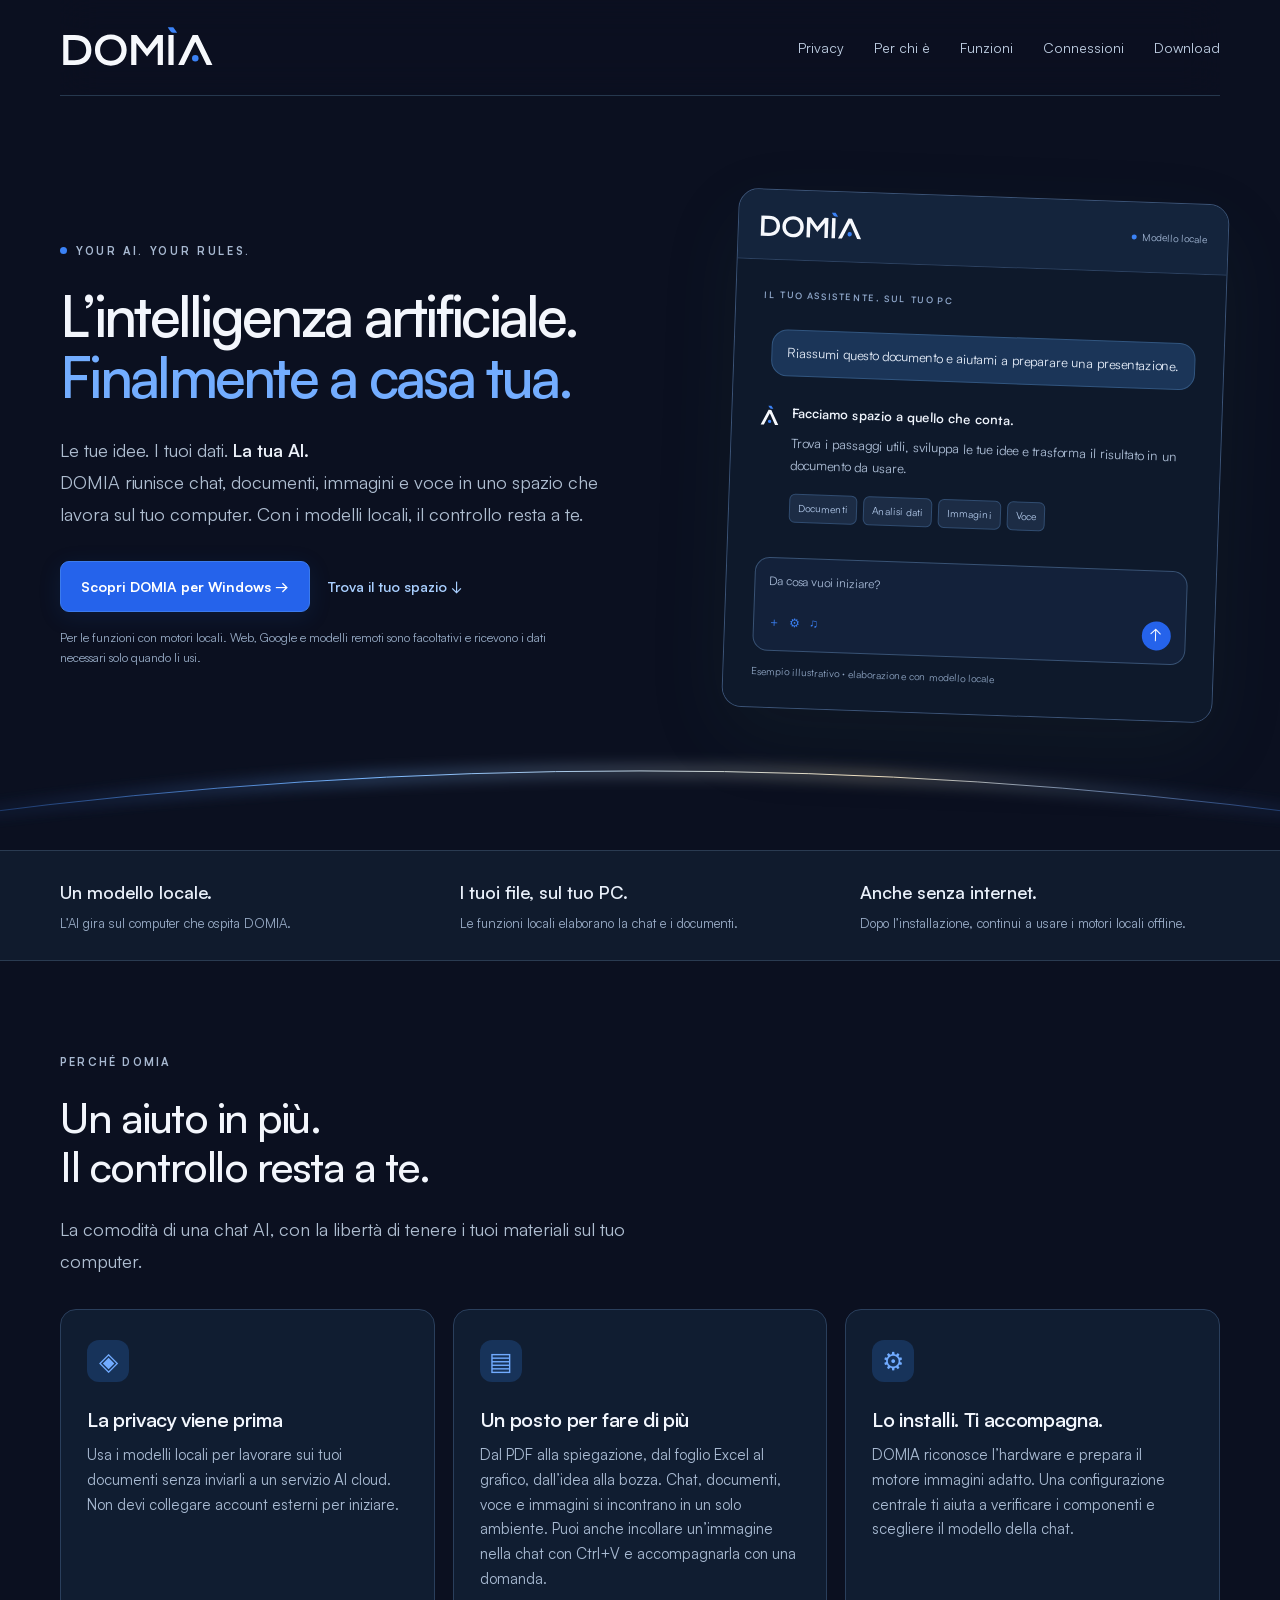
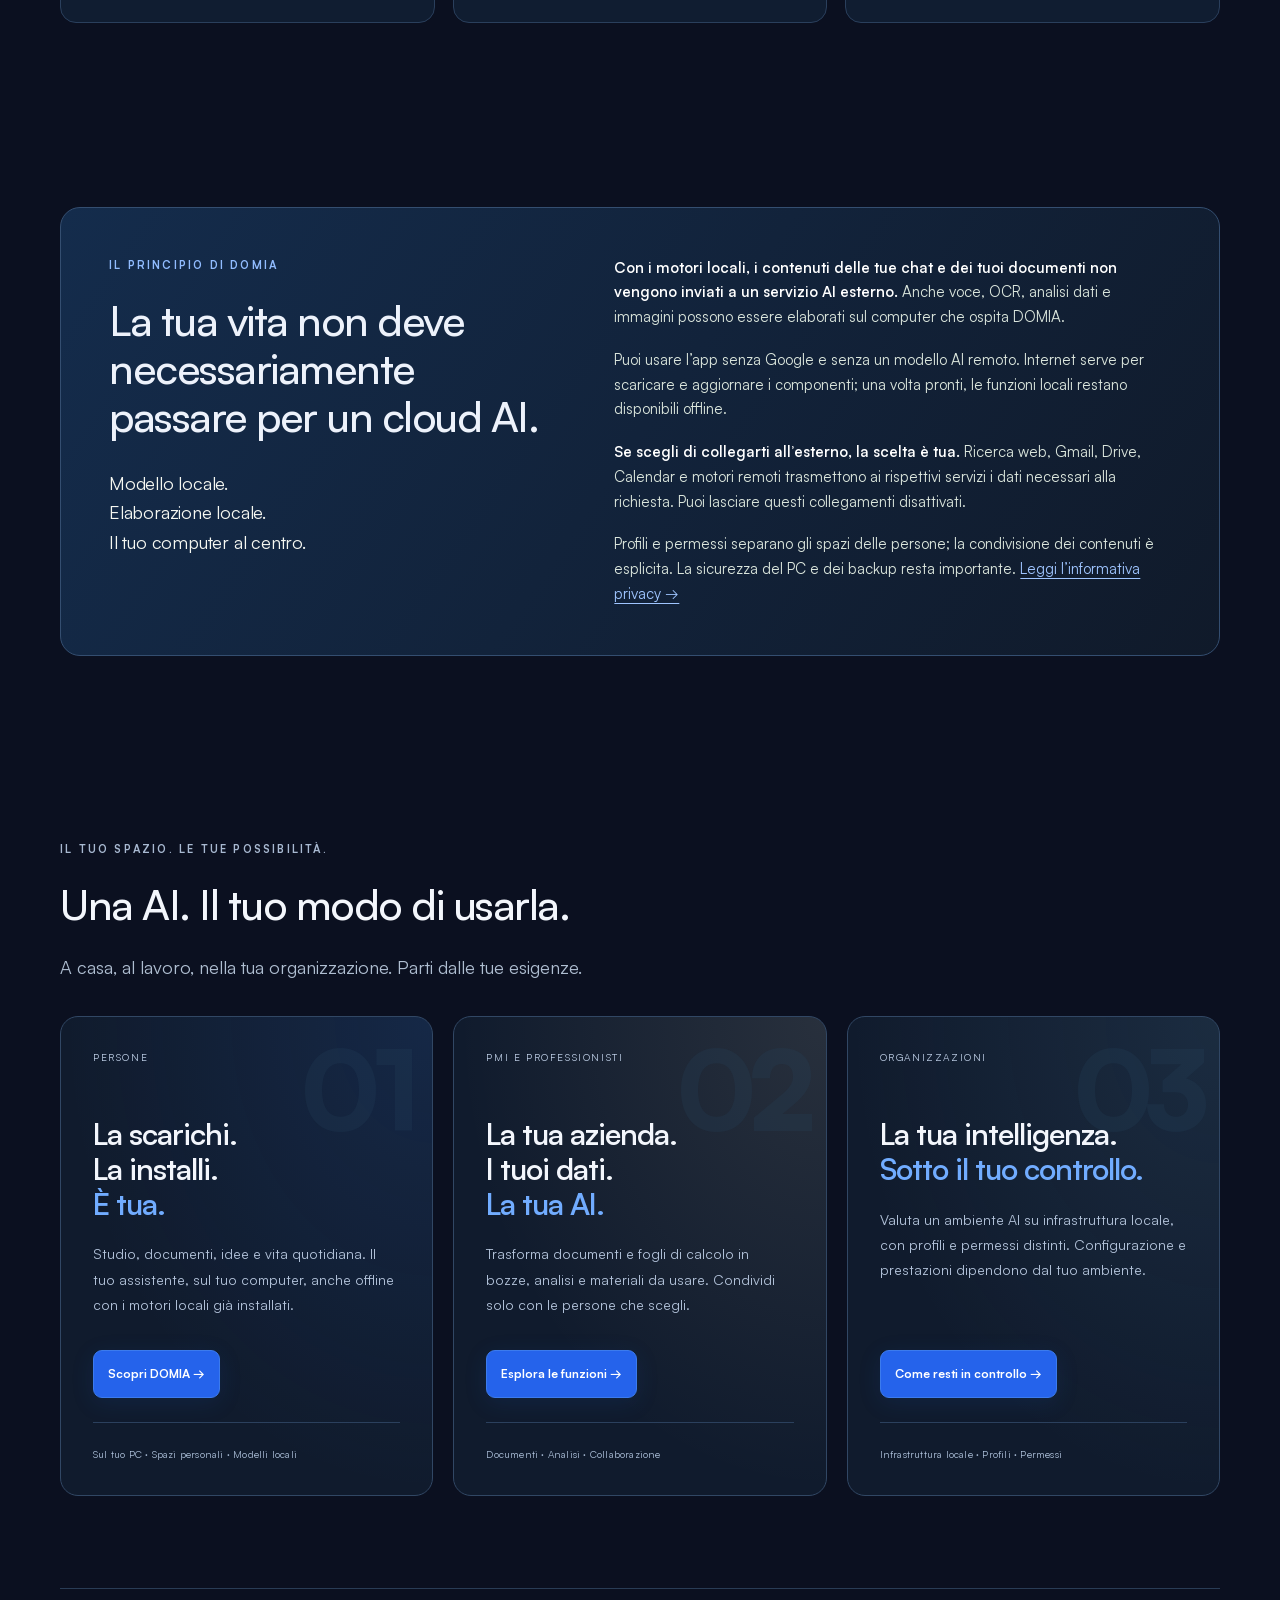
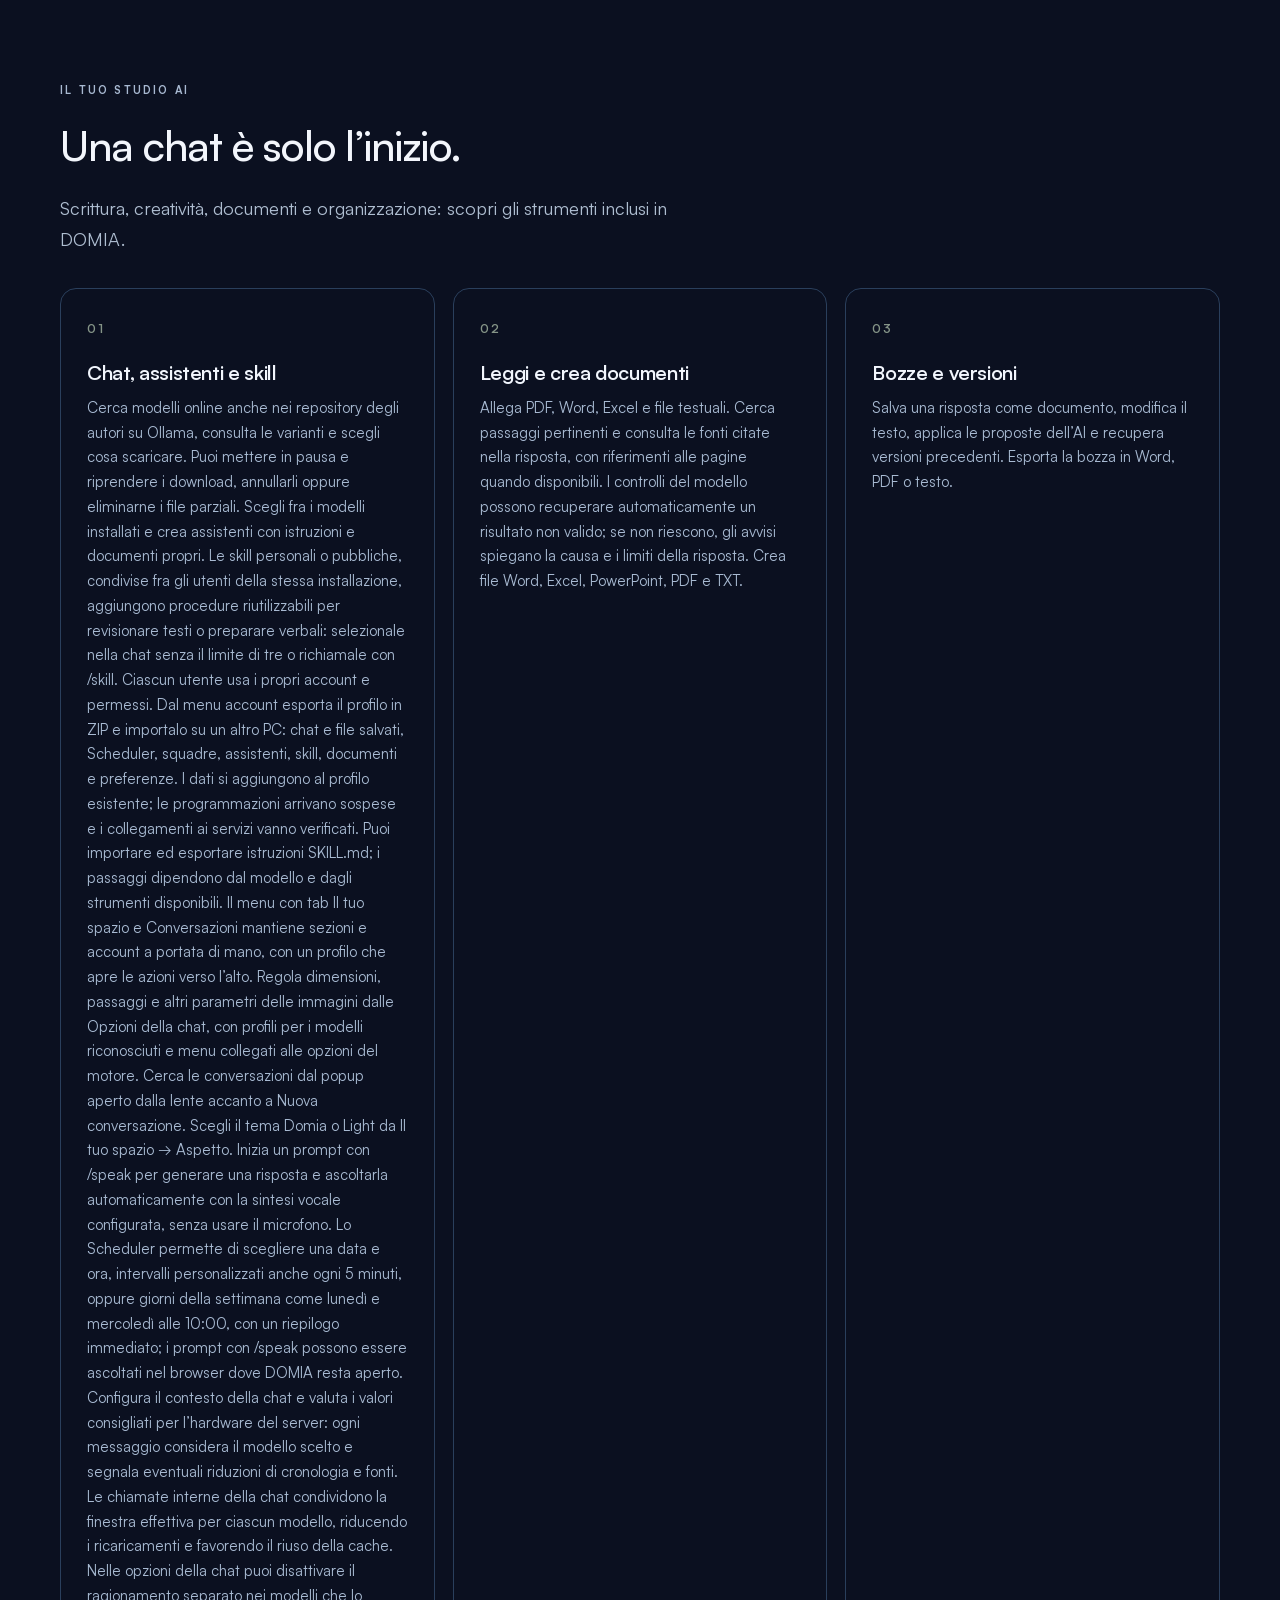
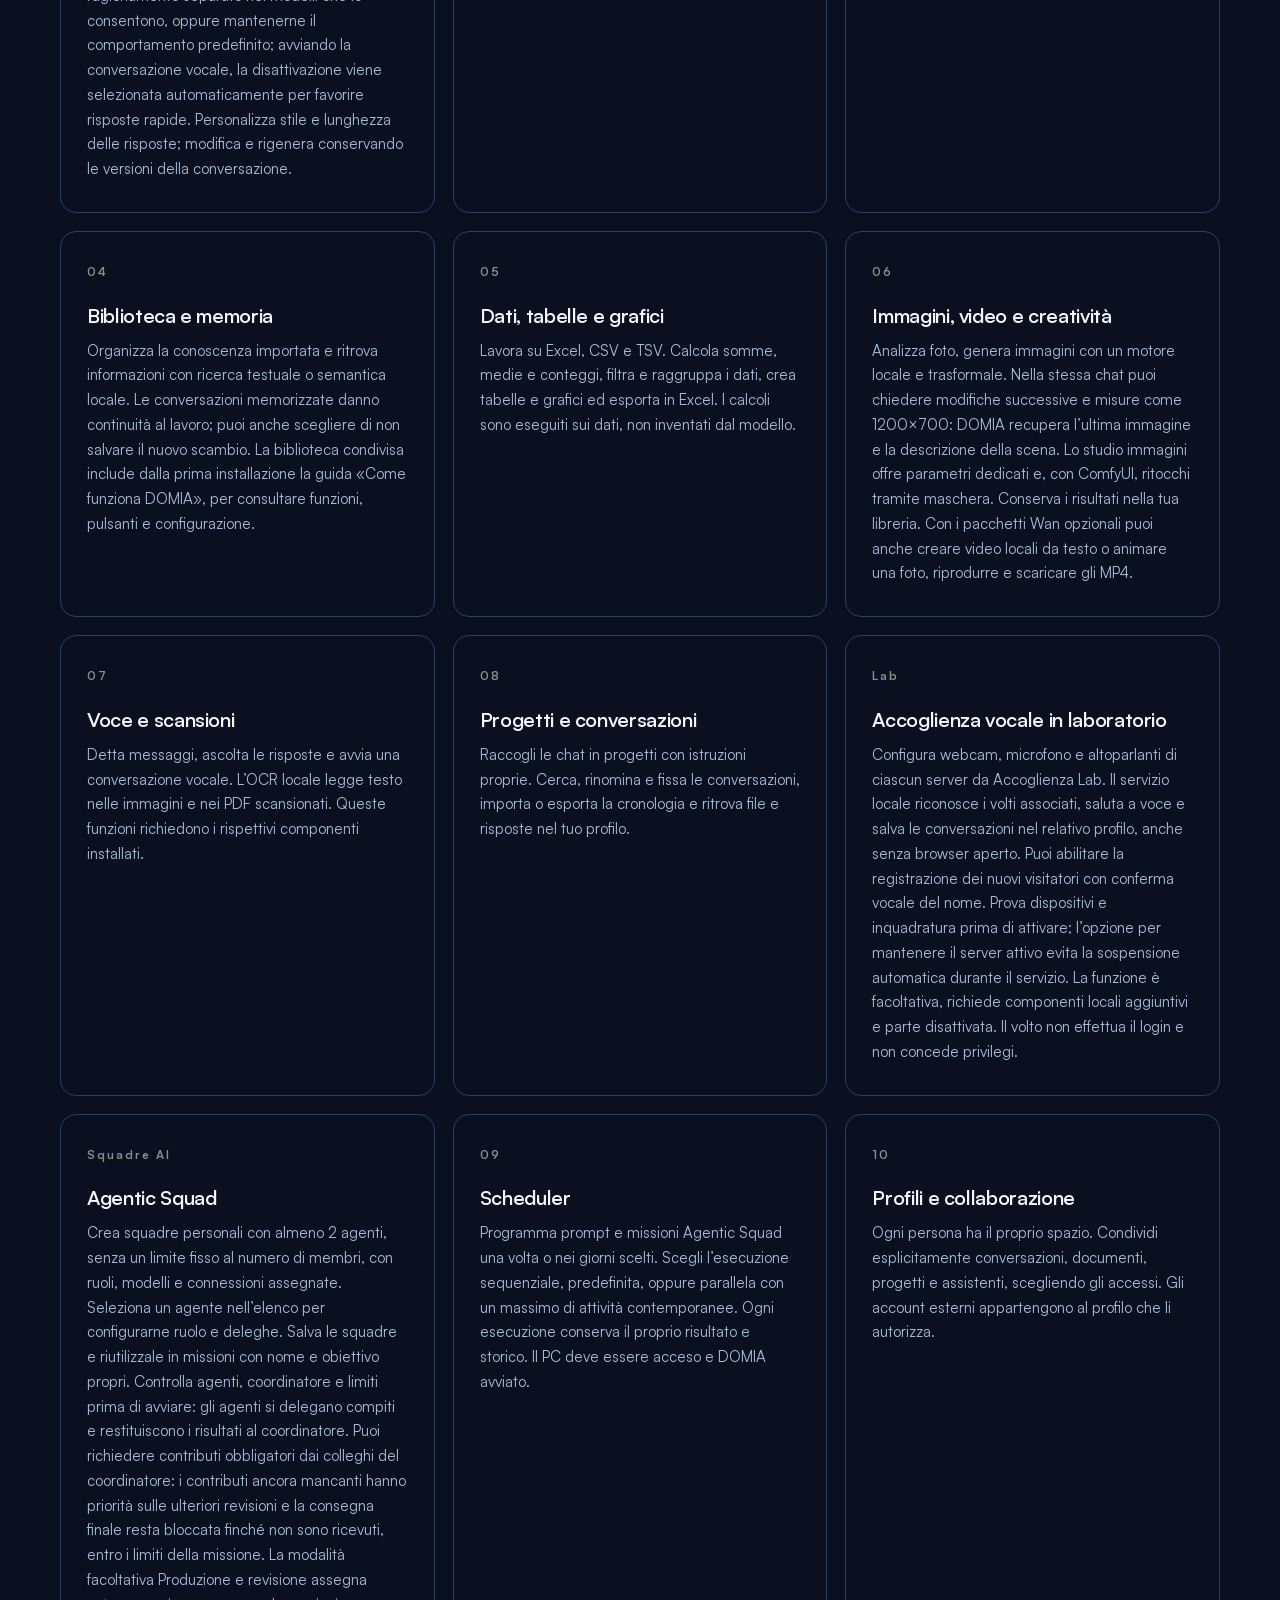
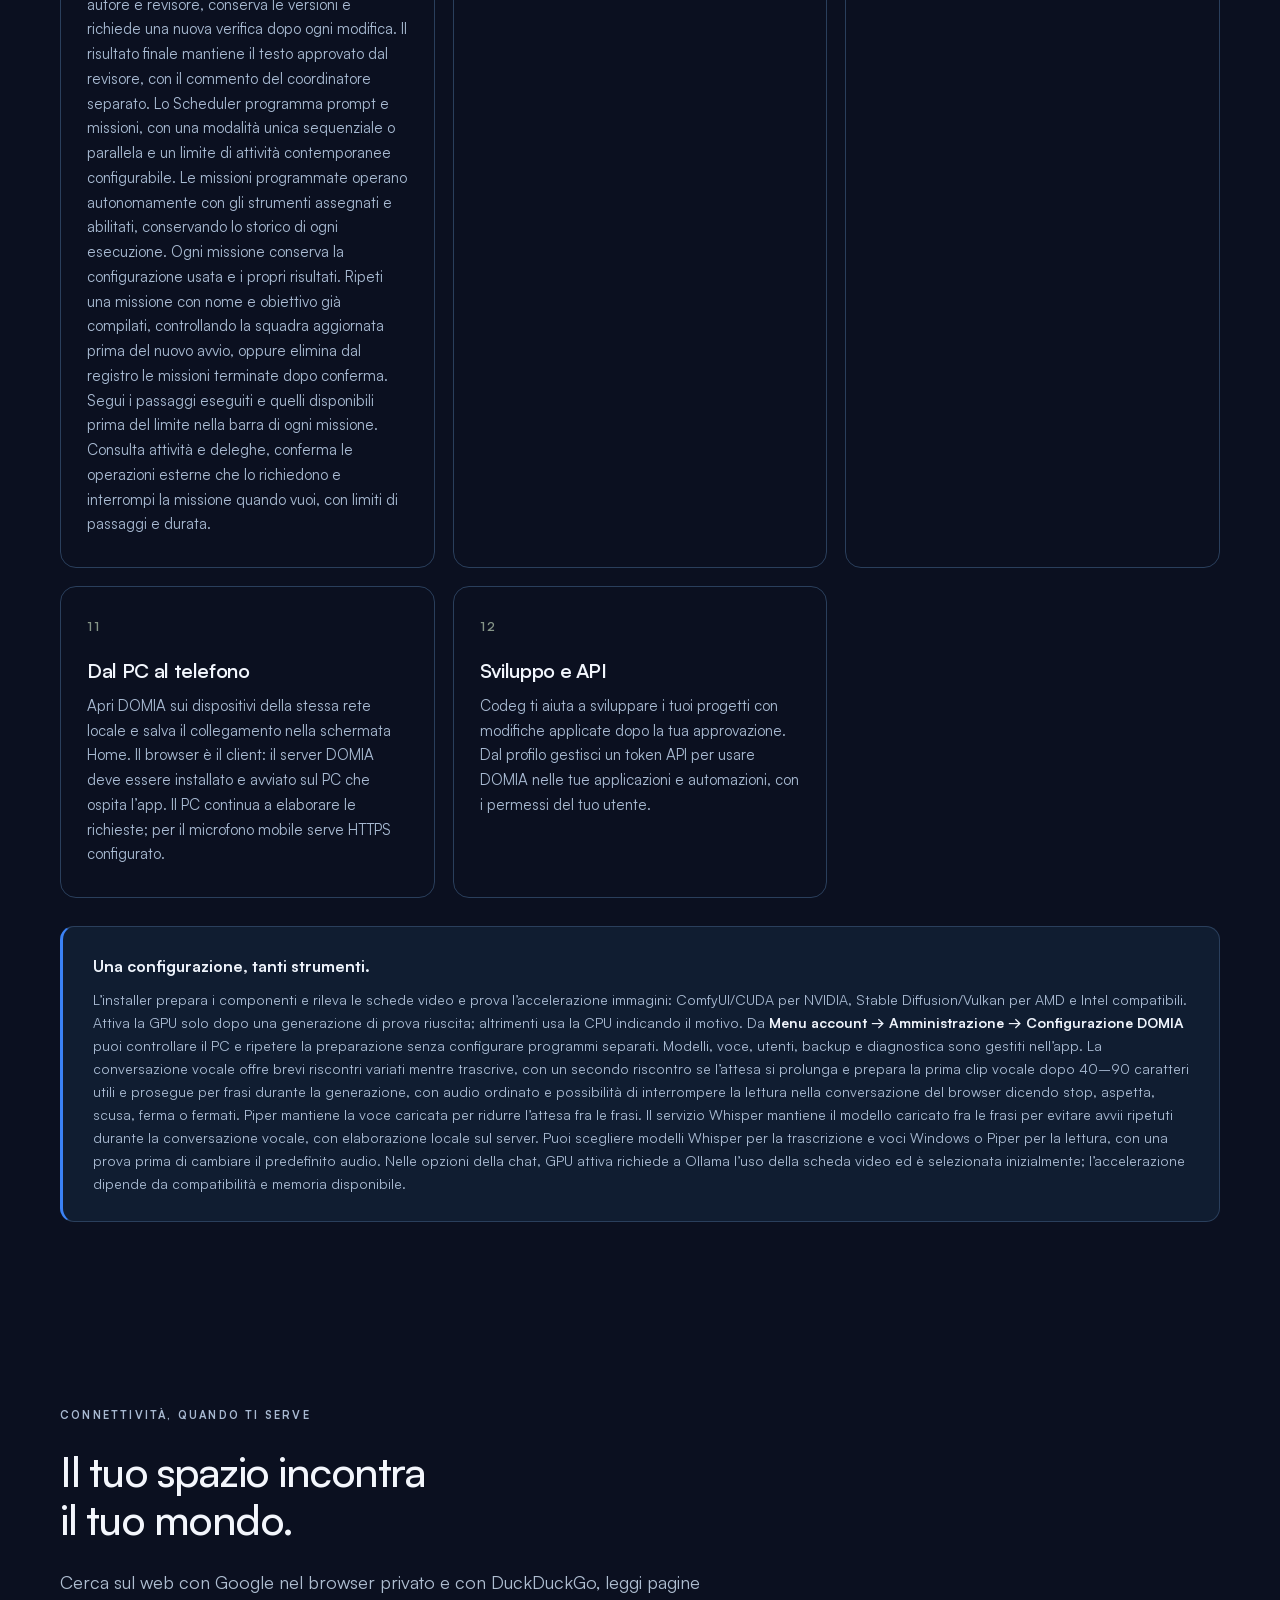
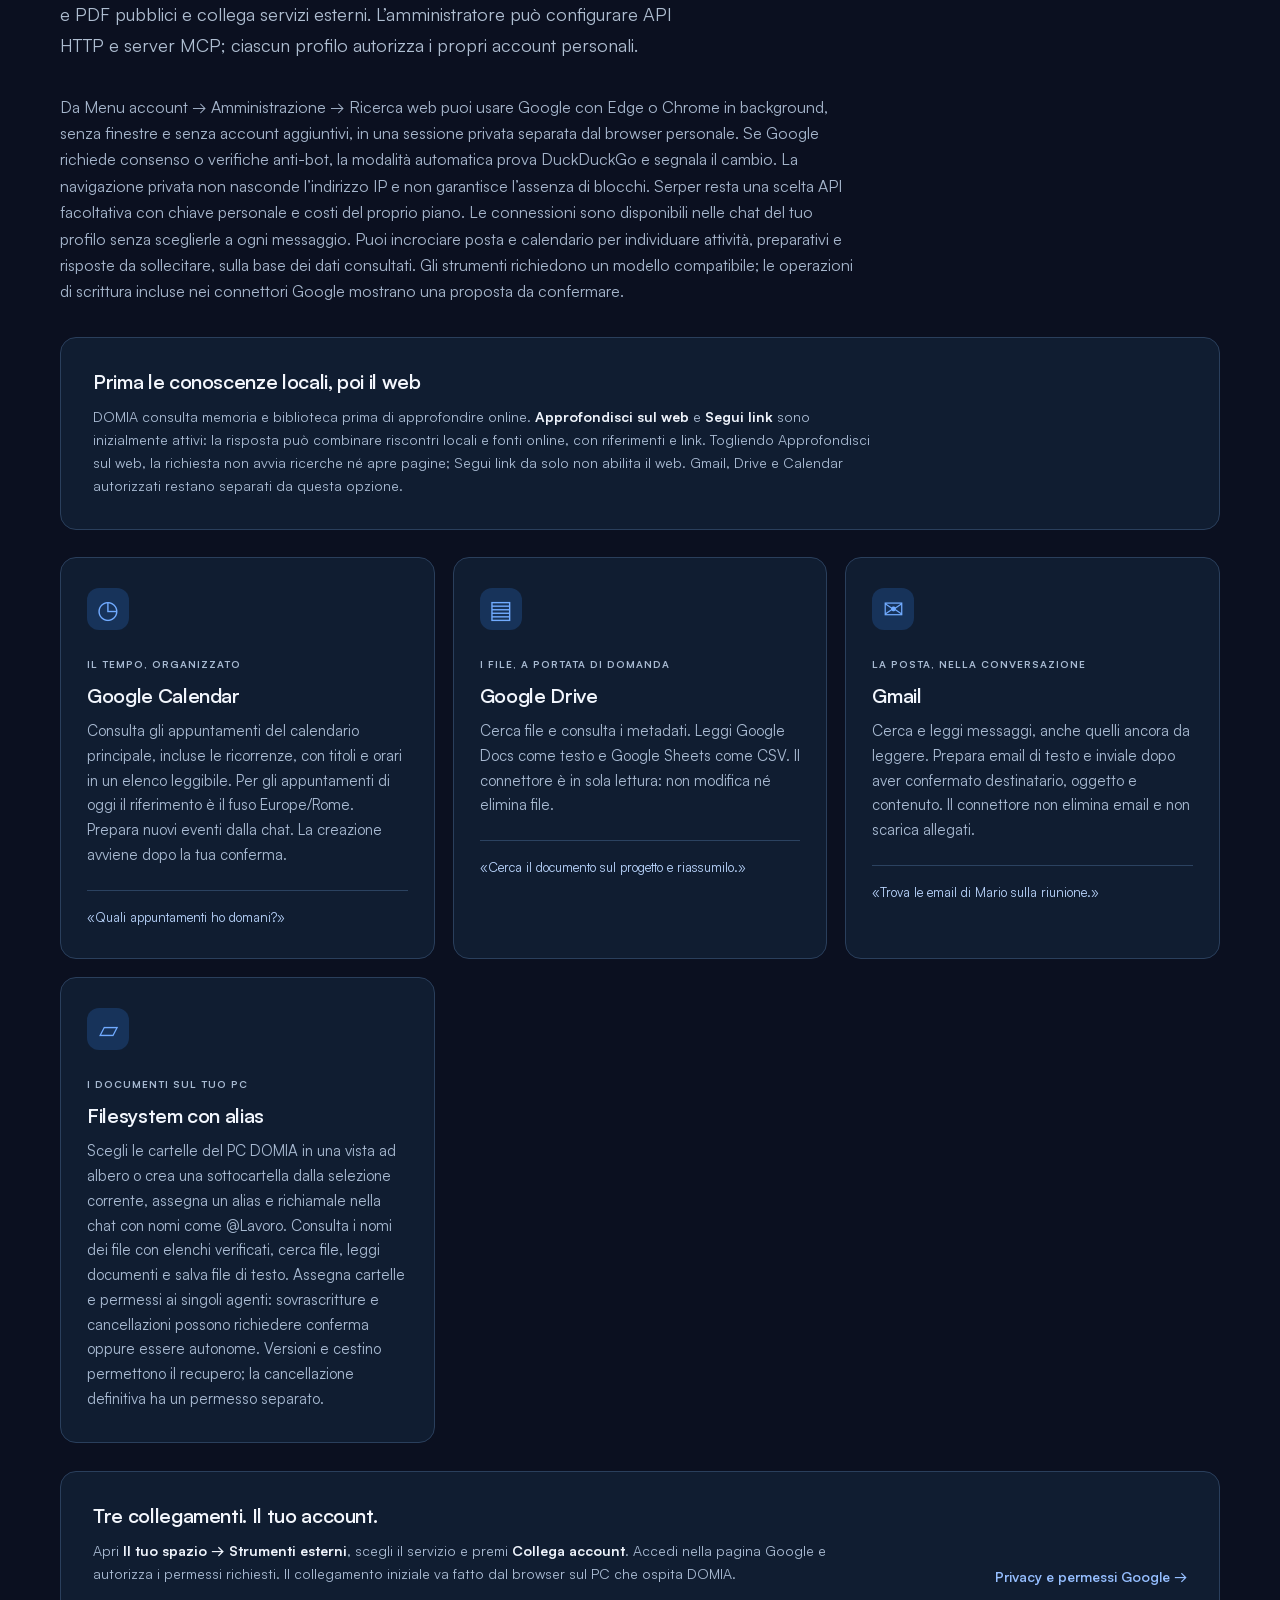
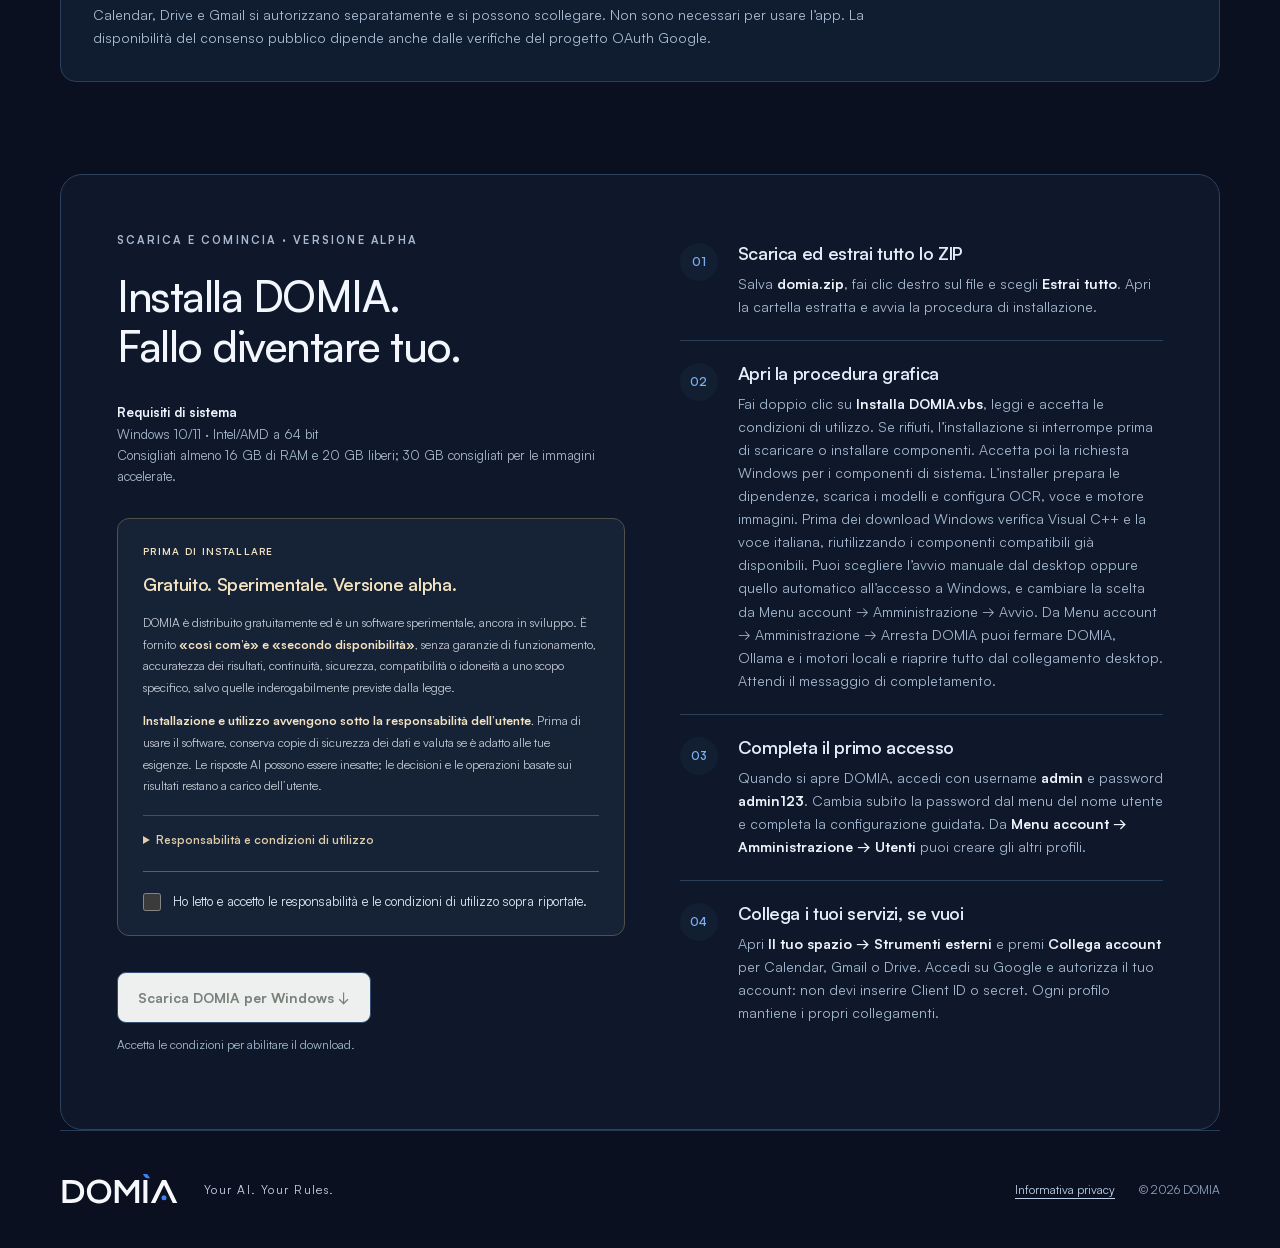
==== commit c929c15f: "persistenza piper" ====
--- a/index.html
+++ b/index.html
@@ -24,7 +24,7 @@
 <article class="card"><span class="feature-number">10</span><h3>Profili e collaborazione</h3><p>Ogni persona ha il proprio spazio. Condividi esplicitamente conversazioni, documenti, progetti e assistenti, scegliendo gli accessi. Gli account esterni appartengono al profilo che li autorizza.</p></article>
 <article class="card"><span class="feature-number">11</span><h3>Dal PC al telefono</h3><p>Apri DOMIA sui dispositivi della stessa rete locale e salva il collegamento nella schermata Home. Il browser è il client: il server DOMIA deve essere installato e avviato sul PC che ospita l’app. Il PC continua a elaborare le richieste; per il microfono mobile serve HTTPS configurato.</p></article>
 <article class="card"><span class="feature-number">12</span><h3>Sviluppo e API</h3><p>Codeg ti aiuta a sviluppare i tuoi progetti con modifiche applicate dopo la tua approvazione. Dal profilo gestisci un token API per usare DOMIA nelle tue applicazioni e automazioni, con i permessi del tuo utente.</p></article>
-</div><div class="feature-note"><strong>Una configurazione, tanti strumenti.</strong><p>L’installer prepara i componenti e rileva le schede video e prova l’accelerazione immagini: ComfyUI/CUDA per NVIDIA, Stable Diffusion/Vulkan per AMD e Intel compatibili. Attiva la GPU solo dopo una generazione di prova riuscita; altrimenti usa la CPU indicando il motivo. Da <strong>Menu account → Amministrazione → Configurazione DOMIA</strong> puoi controllare il PC e ripetere la preparazione senza configurare programmi separati. Modelli, voce, utenti, backup e diagnostica sono gestiti nell’app. La conversazione vocale offre brevi riscontri variati mentre trascrive, con un secondo riscontro se l’attesa si prolunga e prepara la prima clip vocale dopo 40–90 caratteri utili e prosegue per frasi durante la generazione, con audio ordinato e microfono riattivato a turno concluso. Il servizio Whisper mantiene il modello caricato fra le frasi per evitare avvii ripetuti durante la conversazione vocale, con elaborazione locale sul server. Puoi scegliere modelli Whisper per la trascrizione e voci Windows o Piper per la lettura, con una prova prima di cambiare il predefinito audio. Nelle opzioni della chat, GPU attiva richiede a Ollama l’uso della scheda video ed è selezionata inizialmente; l’accelerazione dipende da compatibilità e memoria disponibile.</p></div></section>
+</div><div class="feature-note"><strong>Una configurazione, tanti strumenti.</strong><p>L’installer prepara i componenti e rileva le schede video e prova l’accelerazione immagini: ComfyUI/CUDA per NVIDIA, Stable Diffusion/Vulkan per AMD e Intel compatibili. Attiva la GPU solo dopo una generazione di prova riuscita; altrimenti usa la CPU indicando il motivo. Da <strong>Menu account → Amministrazione → Configurazione DOMIA</strong> puoi controllare il PC e ripetere la preparazione senza configurare programmi separati. Modelli, voce, utenti, backup e diagnostica sono gestiti nell’app. La conversazione vocale offre brevi riscontri variati mentre trascrive, con un secondo riscontro se l’attesa si prolunga e prepara la prima clip vocale dopo 40–90 caratteri utili e prosegue per frasi durante la generazione, con audio ordinato e possibilità di interrompere la lettura nella conversazione del browser dicendo stop, aspetta, scusa, ferma o fermati. Piper mantiene la voce caricata per ridurre l’attesa fra le frasi. Il servizio Whisper mantiene il modello caricato fra le frasi per evitare avvii ripetuti durante la conversazione vocale, con elaborazione locale sul server. Puoi scegliere modelli Whisper per la trascrizione e voci Windows o Piper per la lettura, con una prova prima di cambiare il predefinito audio. Nelle opzioni della chat, GPU attiva richiede a Ollama l’uso della scheda video ed è selezionata inizialmente; l’accelerazione dipende da compatibilità e memoria disponibile.</p></div></section>
 
 <section id="connessioni" class="section wrap"><div class="section-heading"><p class="eyebrow">Connettività, quando ti serve</p><h2>Il tuo spazio incontra<br>il tuo mondo.</h2><p class="lead">Cerca sul web con Google nel browser privato e con DuckDuckGo, leggi pagine e PDF pubblici e collega servizi esterni. L’amministratore può configurare API HTTP e server MCP; ciascun profilo autorizza i propri account personali.</p></div><p class="connection-intro">Da Menu account → Amministrazione → Ricerca web puoi usare Google con Edge o Chrome in background, senza finestre e senza account aggiuntivi, in una sessione privata separata dal browser personale. Se Google richiede consenso o verifiche anti-bot, la modalità automatica prova DuckDuckGo e segnala il cambio. La navigazione privata non nasconde l’indirizzo IP e non garantisce l’assenza di blocchi. Serper resta una scelta API facoltativa con chiave personale e costi del proprio piano. Le connessioni sono disponibili nelle chat del tuo profilo senza sceglierle a ogni messaggio. Puoi incrociare posta e calendario per individuare attività, preparativi e risposte da sollecitare, sulla base dei dati consultati. Gli strumenti richiedono un modello compatibile; le operazioni di scrittura incluse nei connettori Google mostrano una proposta da confermare.</p><div class="connect-panel"><div><h3>Prima le conoscenze locali, poi il web</h3><p>DOMIA consulta memoria e biblioteca prima di approfondire online. <strong>Approfondisci sul web</strong> e <strong>Segui link</strong> sono inizialmente attivi: la risposta può combinare riscontri locali e fonti online, con riferimenti e link. Togliendo Approfondisci sul web, la richiesta non avvia ricerche né apre pagine; Segui link da solo non abilita il web. Gmail, Drive e Calendar autorizzati restano separati da questa opzione.</p></div></div>
 <br>
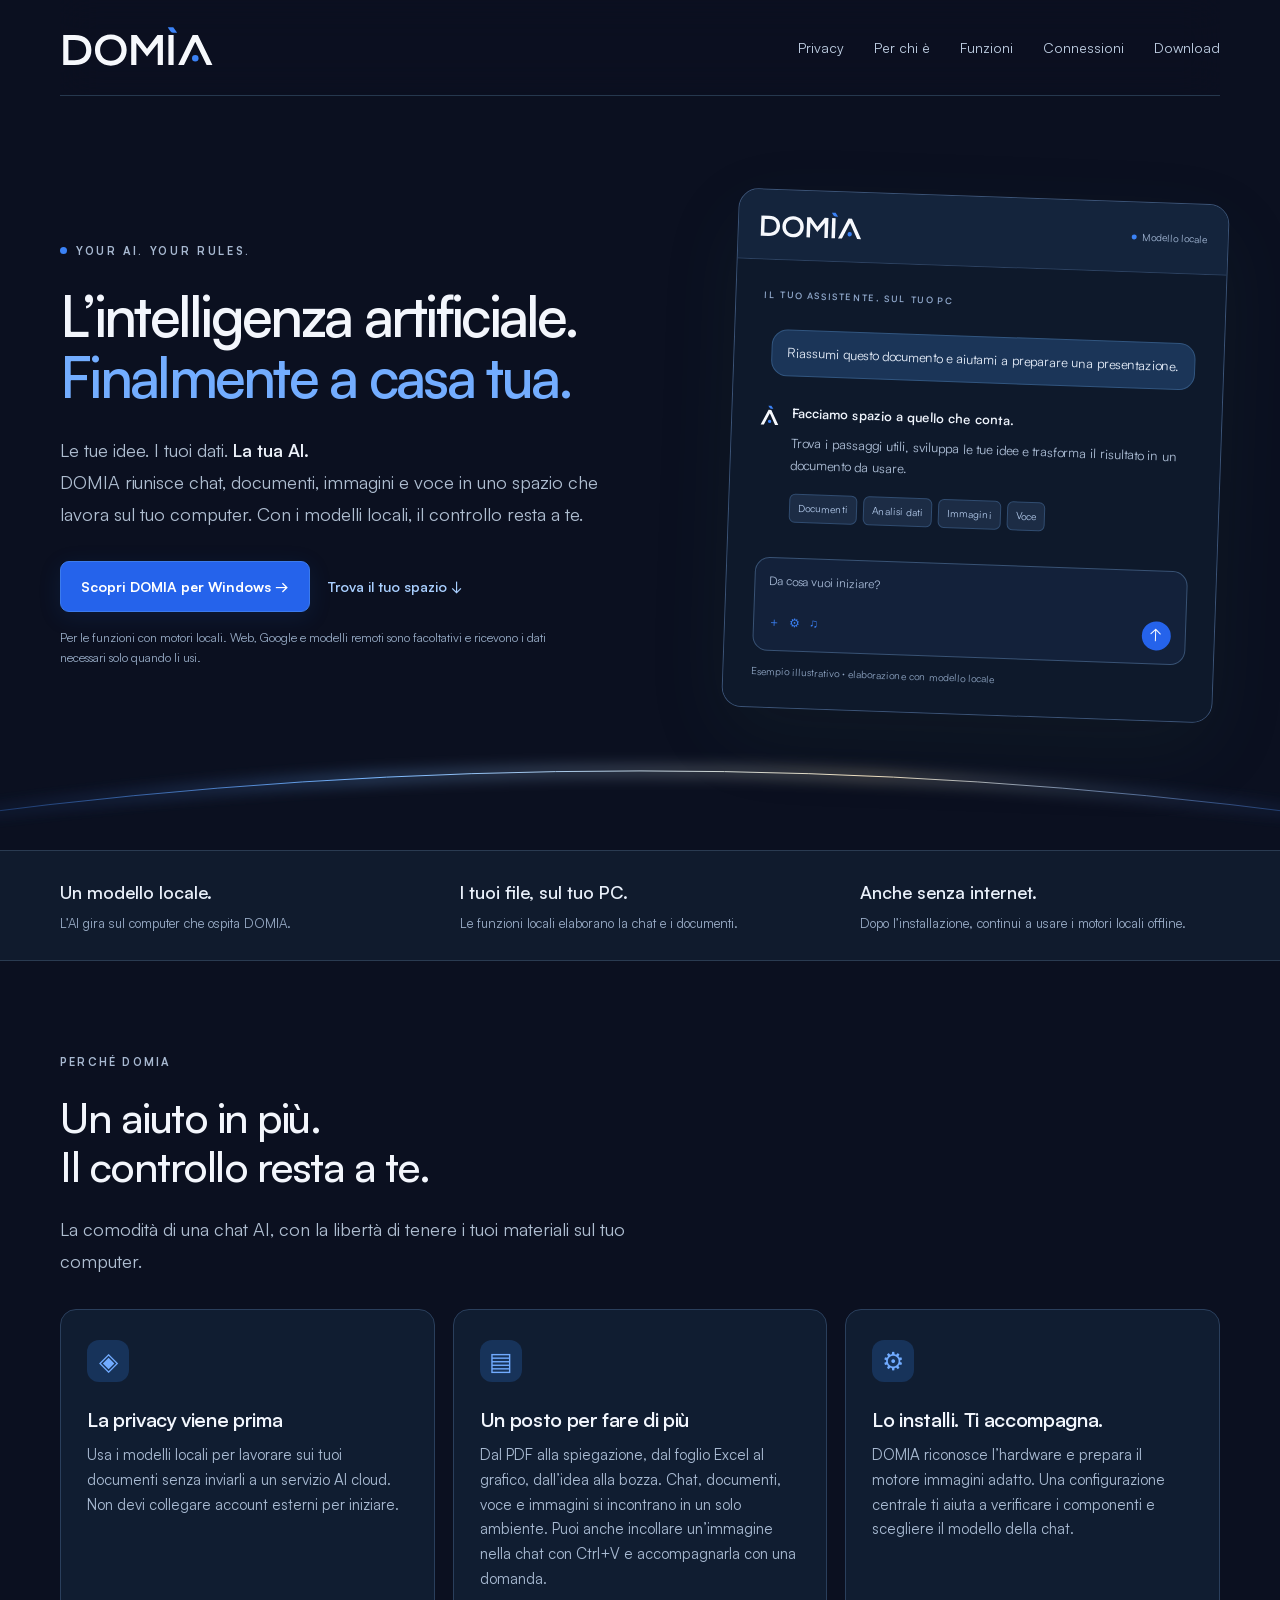
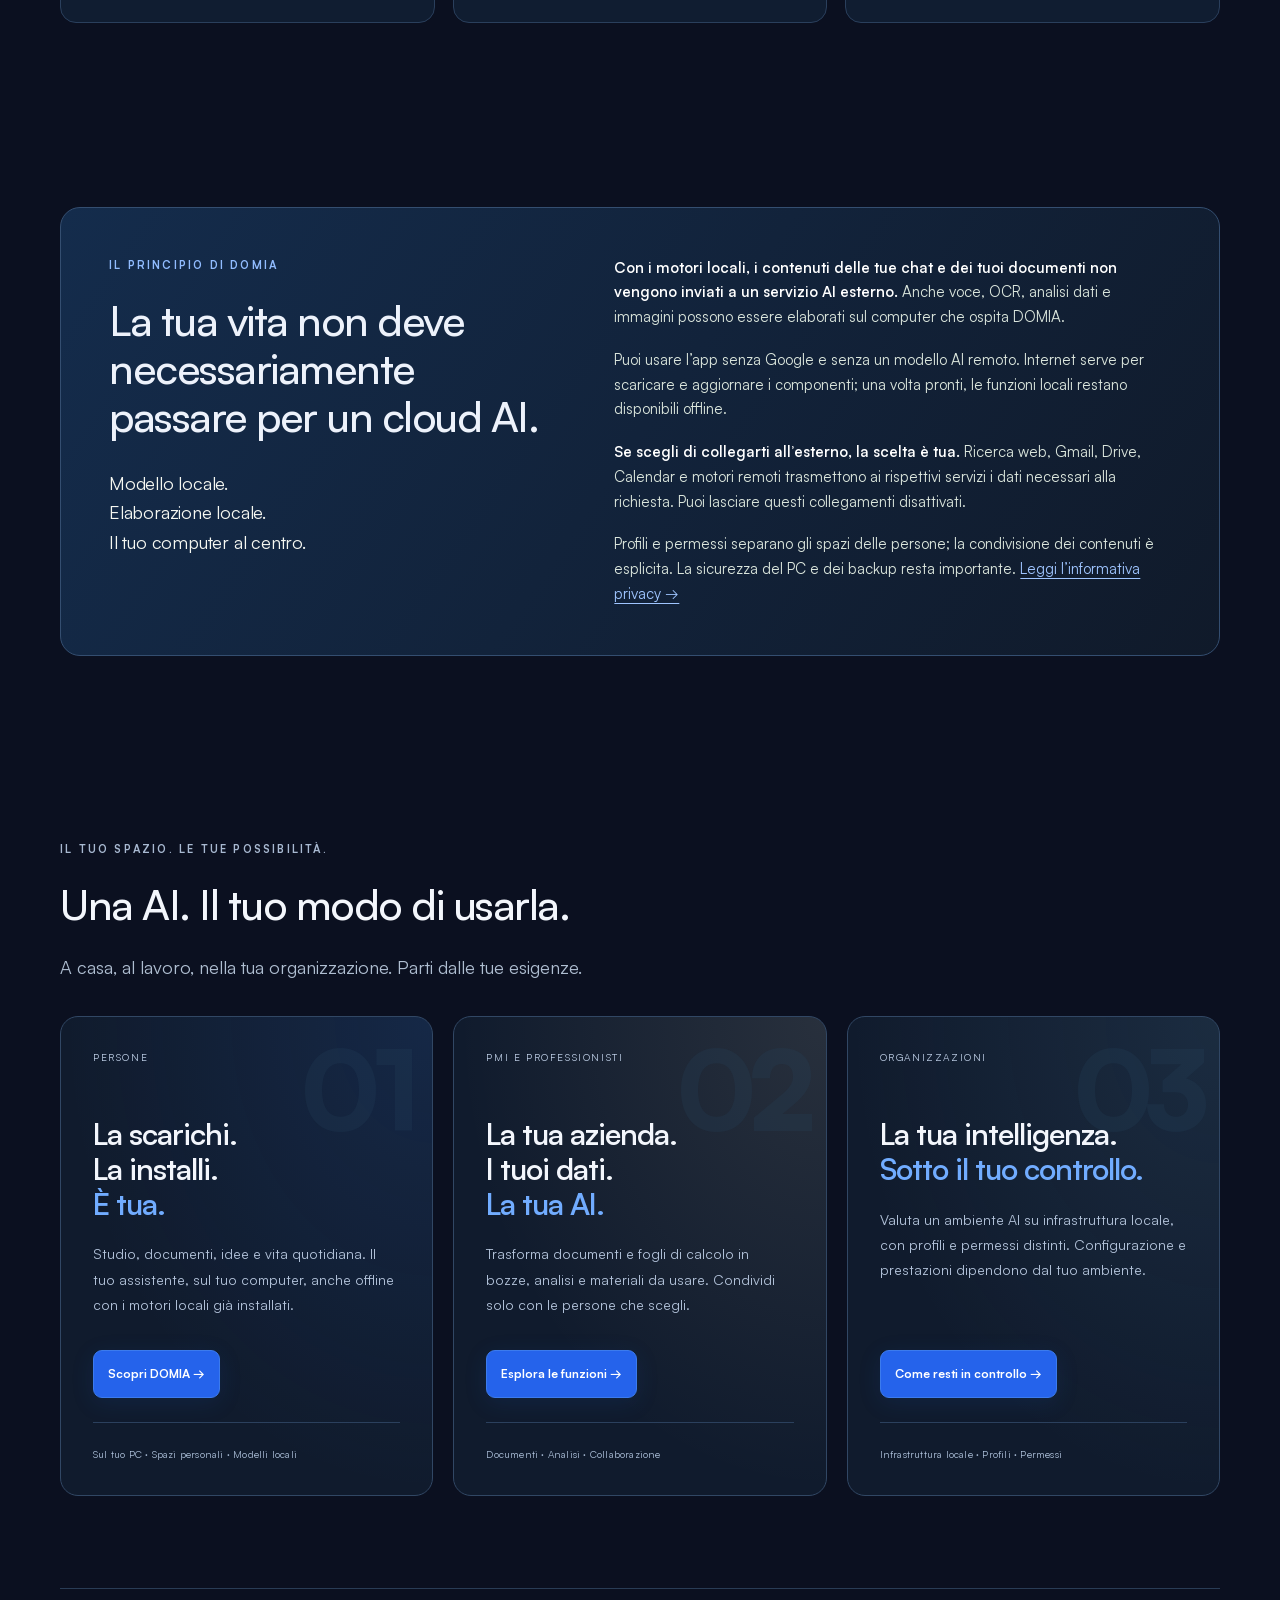
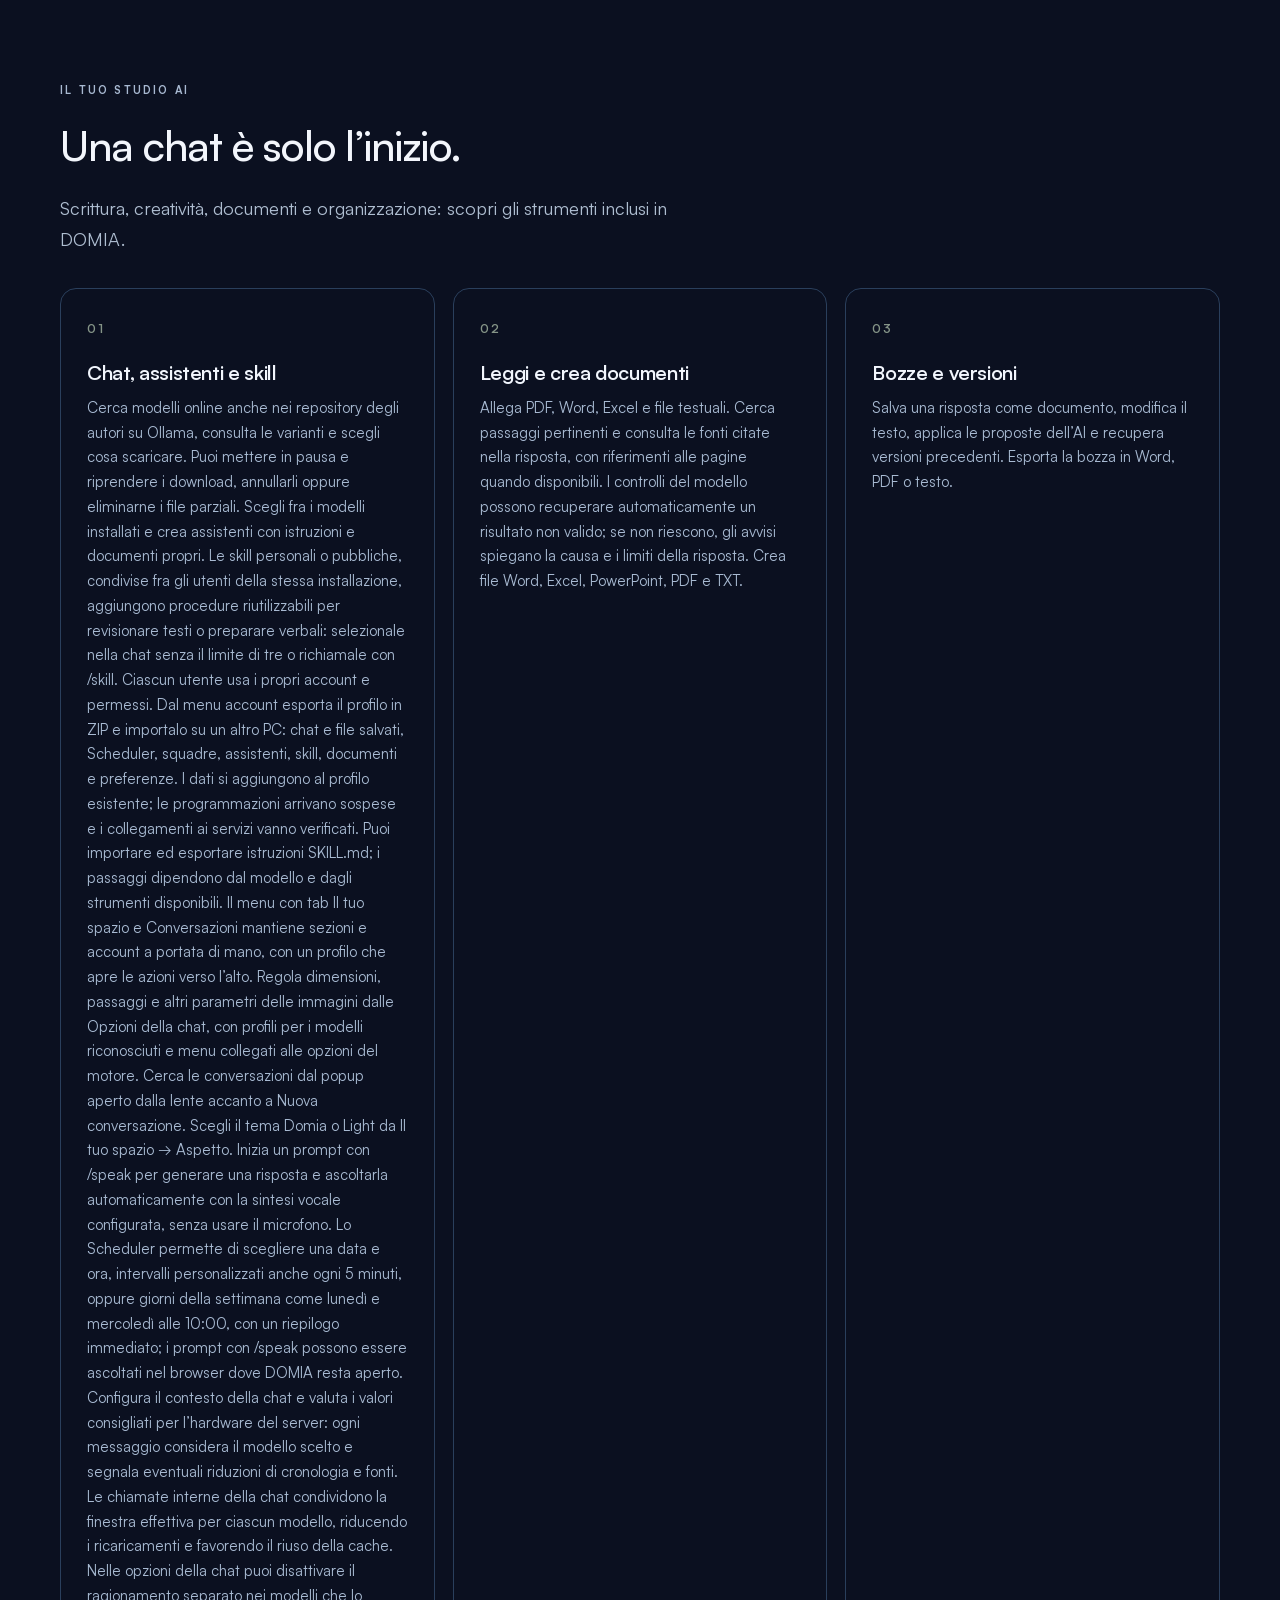
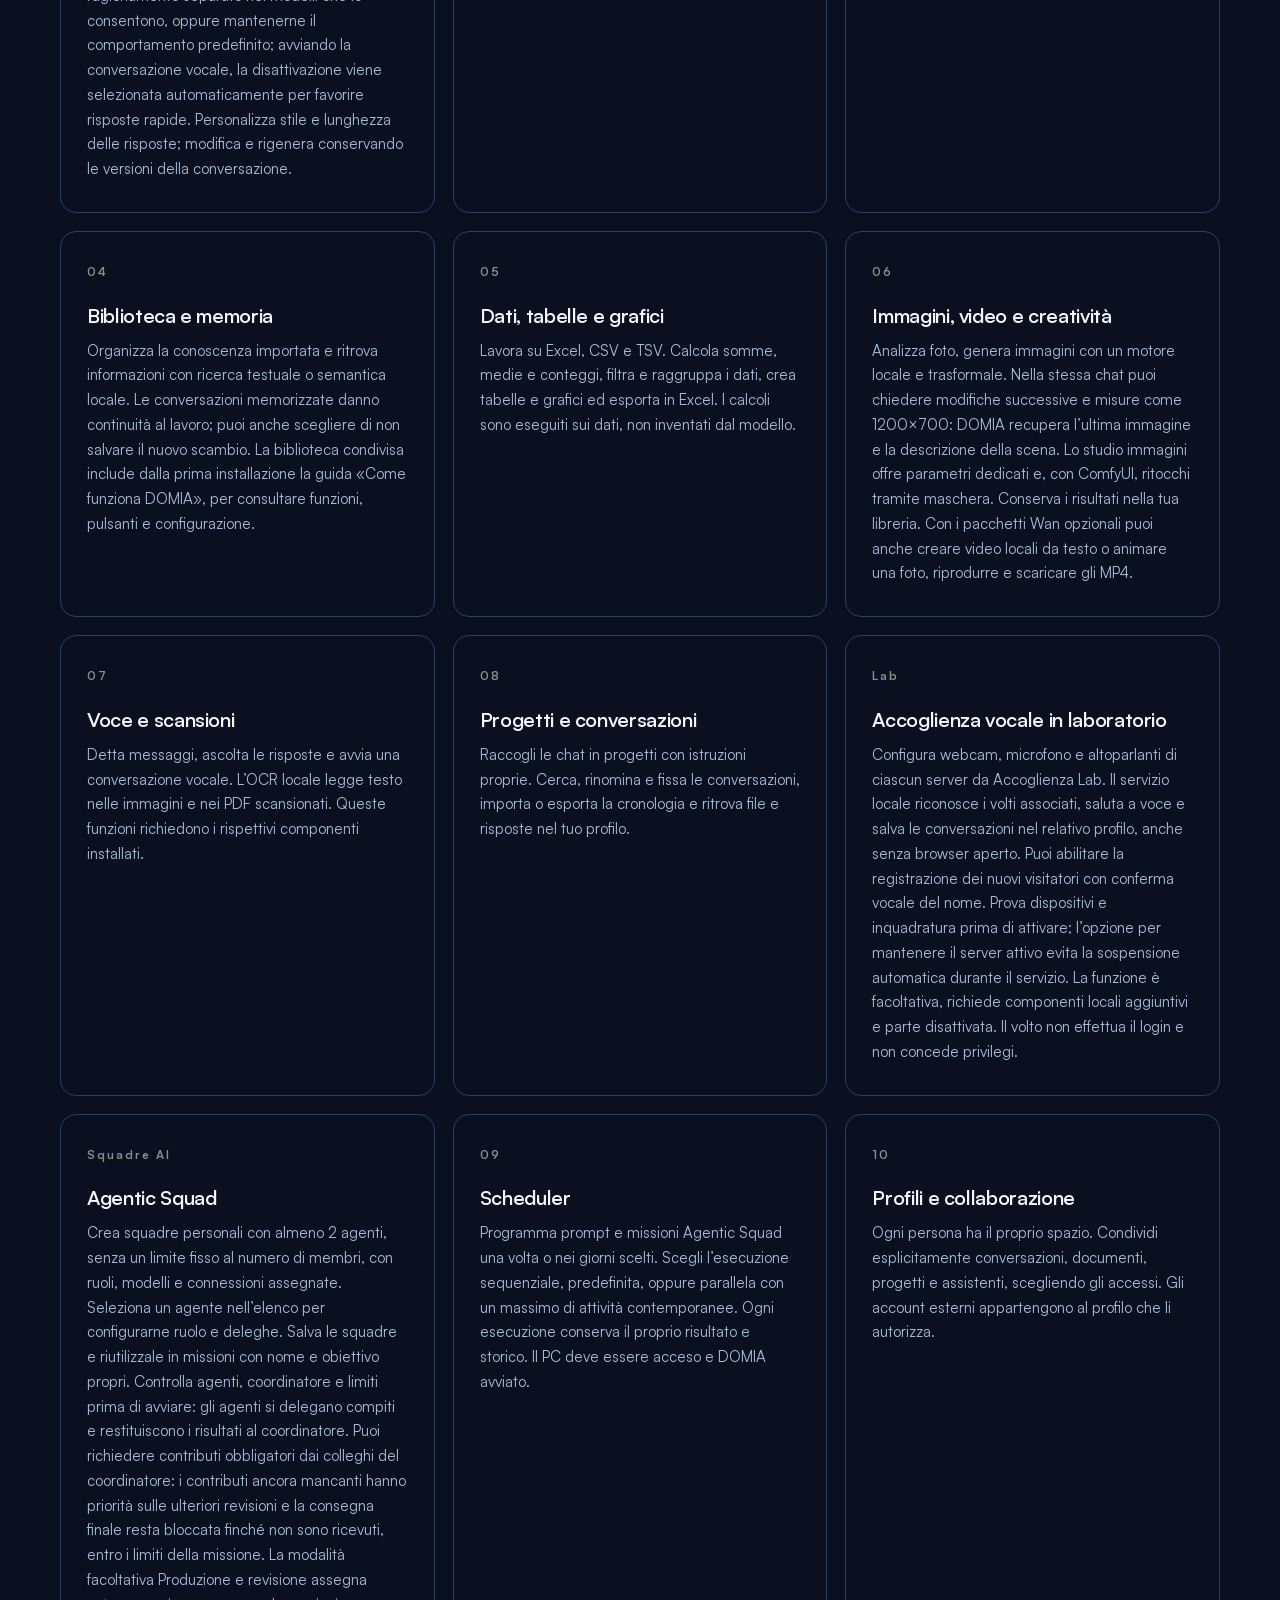
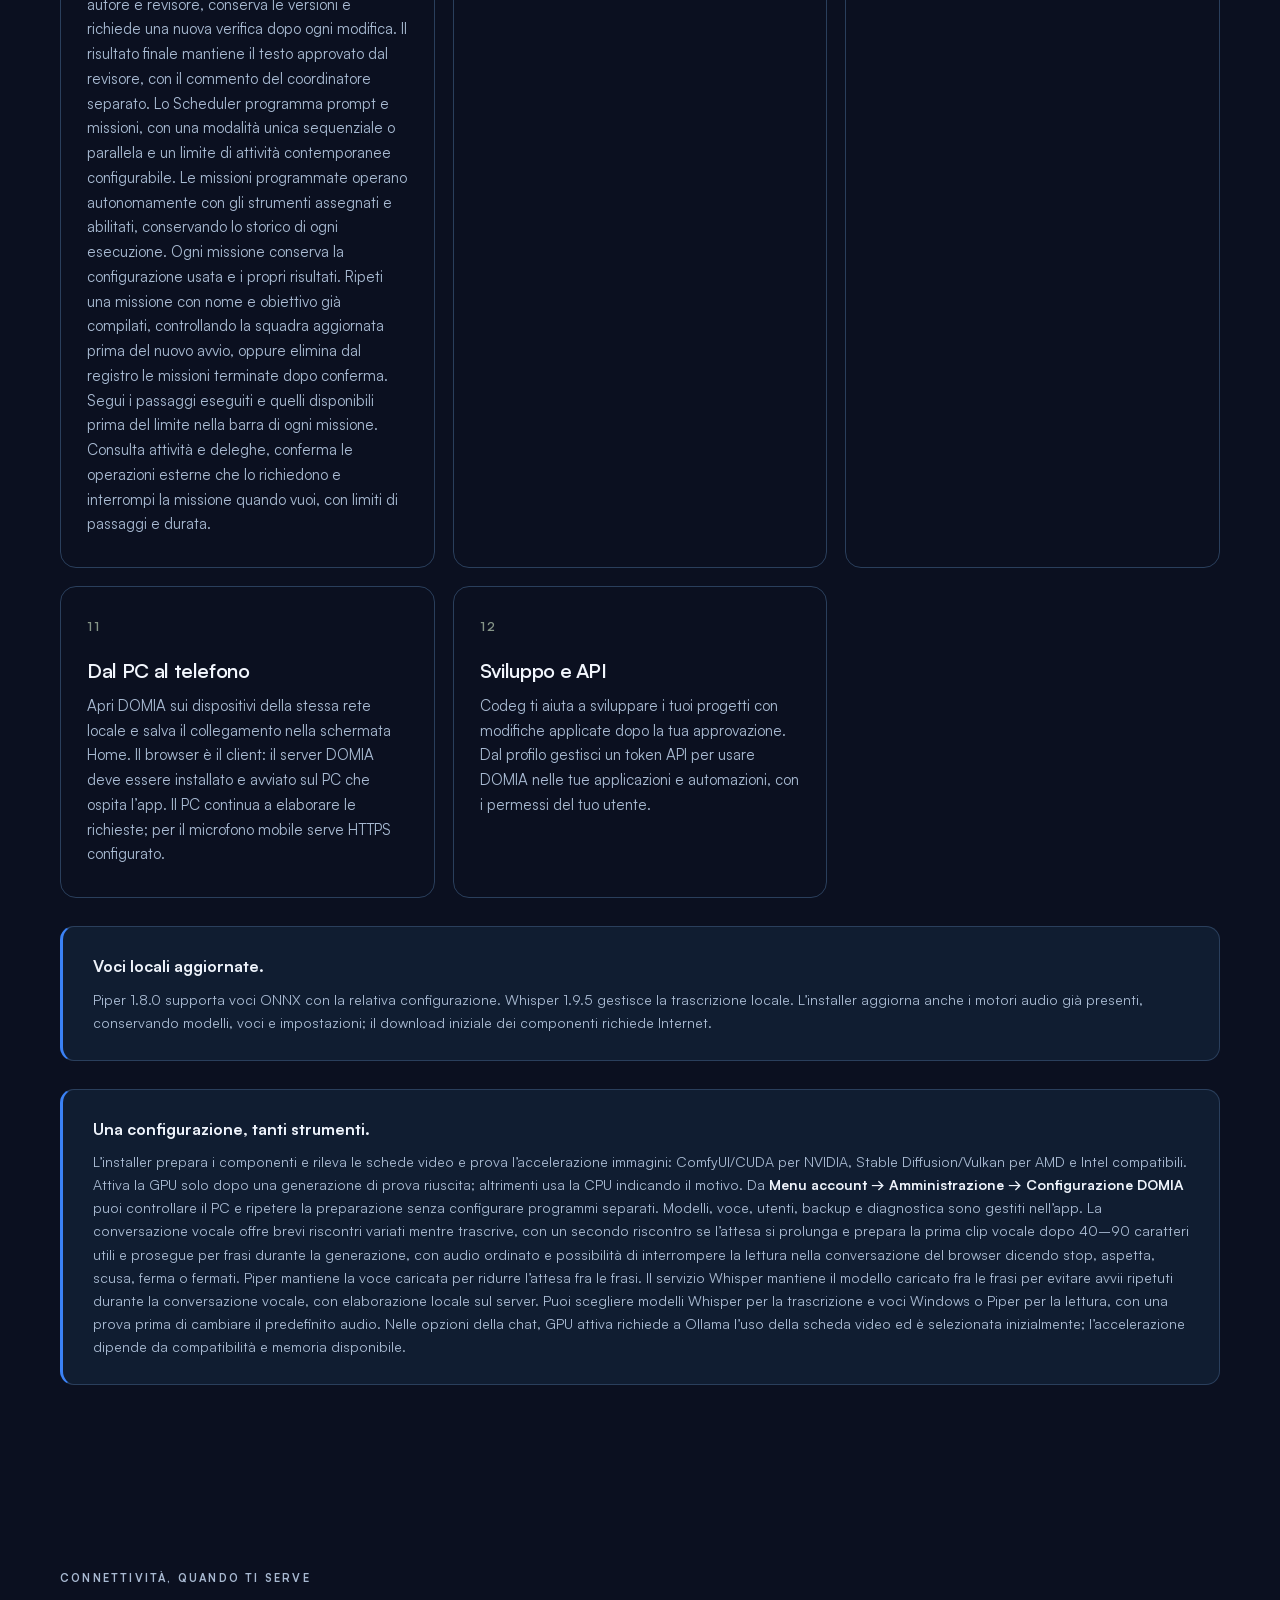
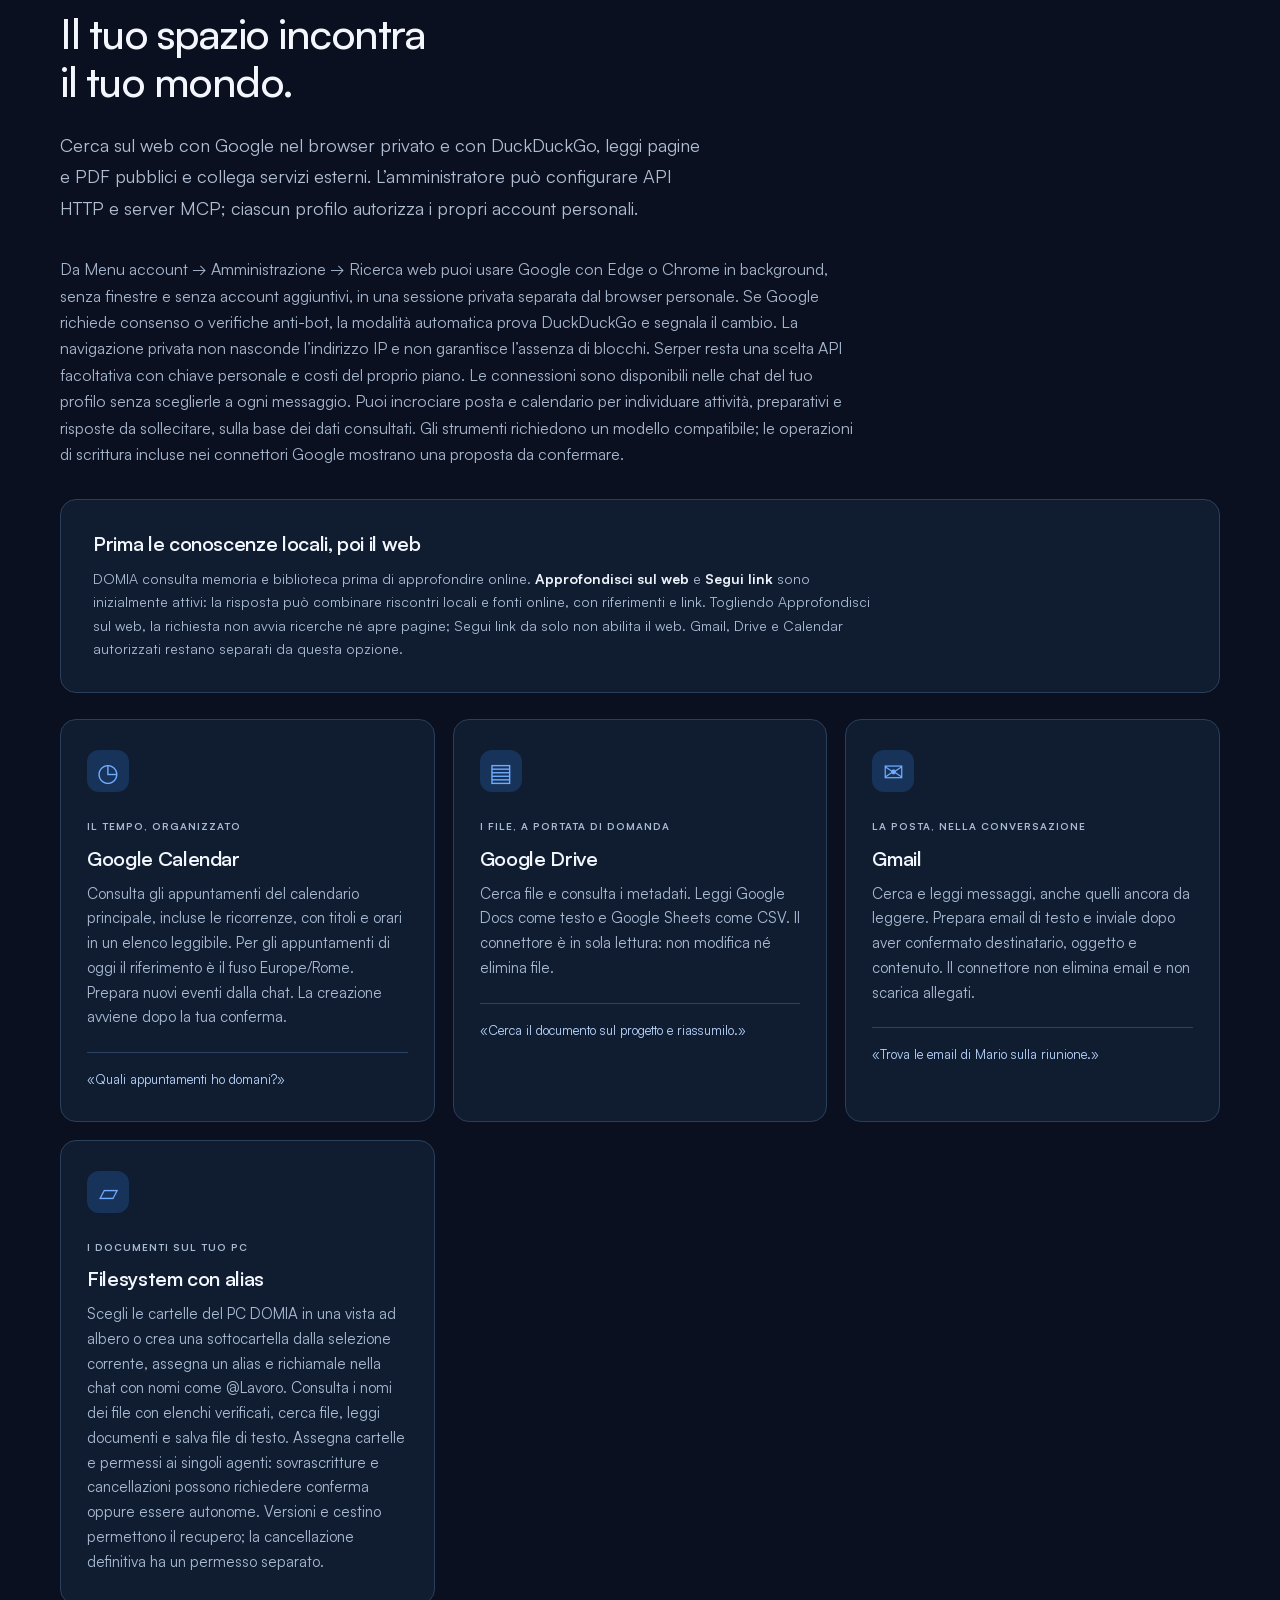
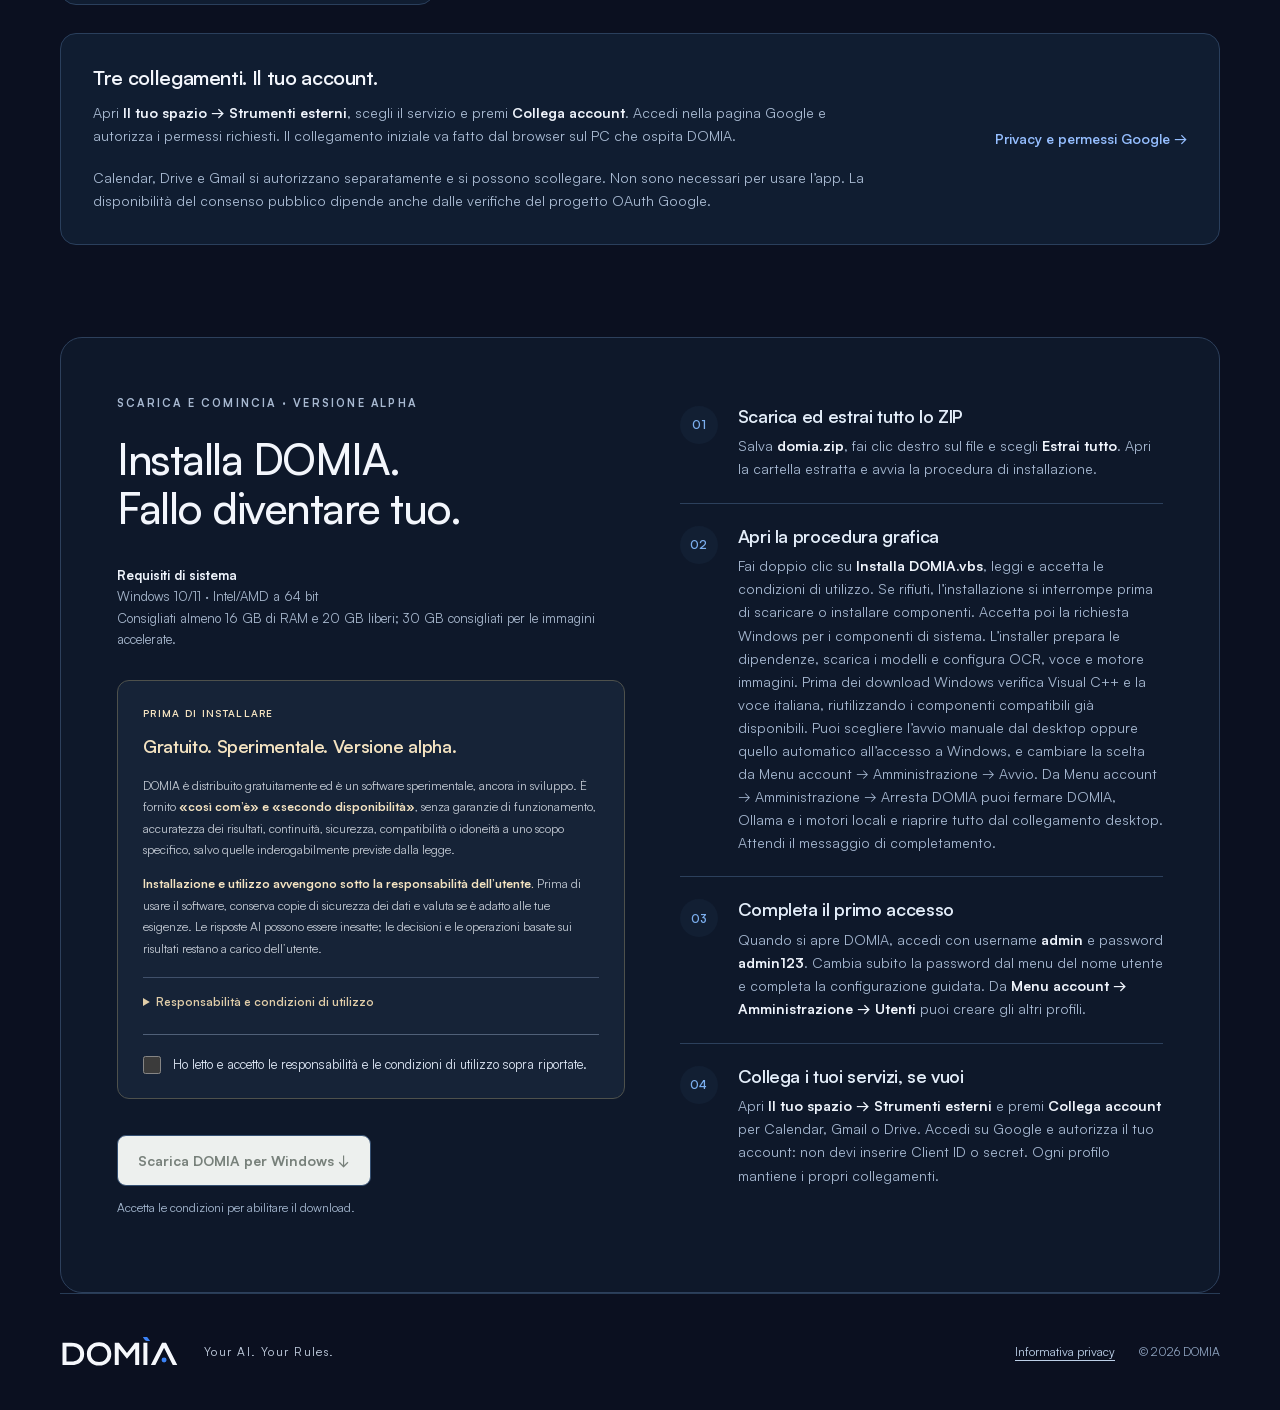
==== commit b809c1fb: "update whisper e piper" ====
--- a/index.html
+++ b/index.html
@@ -24,7 +24,7 @@
 <article class="card"><span class="feature-number">10</span><h3>Profili e collaborazione</h3><p>Ogni persona ha il proprio spazio. Condividi esplicitamente conversazioni, documenti, progetti e assistenti, scegliendo gli accessi. Gli account esterni appartengono al profilo che li autorizza.</p></article>
 <article class="card"><span class="feature-number">11</span><h3>Dal PC al telefono</h3><p>Apri DOMIA sui dispositivi della stessa rete locale e salva il collegamento nella schermata Home. Il browser è il client: il server DOMIA deve essere installato e avviato sul PC che ospita l’app. Il PC continua a elaborare le richieste; per il microfono mobile serve HTTPS configurato.</p></article>
 <article class="card"><span class="feature-number">12</span><h3>Sviluppo e API</h3><p>Codeg ti aiuta a sviluppare i tuoi progetti con modifiche applicate dopo la tua approvazione. Dal profilo gestisci un token API per usare DOMIA nelle tue applicazioni e automazioni, con i permessi del tuo utente.</p></article>
-</div><div class="feature-note"><strong>Una configurazione, tanti strumenti.</strong><p>L’installer prepara i componenti e rileva le schede video e prova l’accelerazione immagini: ComfyUI/CUDA per NVIDIA, Stable Diffusion/Vulkan per AMD e Intel compatibili. Attiva la GPU solo dopo una generazione di prova riuscita; altrimenti usa la CPU indicando il motivo. Da <strong>Menu account → Amministrazione → Configurazione DOMIA</strong> puoi controllare il PC e ripetere la preparazione senza configurare programmi separati. Modelli, voce, utenti, backup e diagnostica sono gestiti nell’app. La conversazione vocale offre brevi riscontri variati mentre trascrive, con un secondo riscontro se l’attesa si prolunga e prepara la prima clip vocale dopo 40–90 caratteri utili e prosegue per frasi durante la generazione, con audio ordinato e possibilità di interrompere la lettura nella conversazione del browser dicendo stop, aspetta, scusa, ferma o fermati. Piper mantiene la voce caricata per ridurre l’attesa fra le frasi. Il servizio Whisper mantiene il modello caricato fra le frasi per evitare avvii ripetuti durante la conversazione vocale, con elaborazione locale sul server. Puoi scegliere modelli Whisper per la trascrizione e voci Windows o Piper per la lettura, con una prova prima di cambiare il predefinito audio. Nelle opzioni della chat, GPU attiva richiede a Ollama l’uso della scheda video ed è selezionata inizialmente; l’accelerazione dipende da compatibilità e memoria disponibile.</p></div></section>
+</div><div class="feature-note"><strong>Voci locali aggiornate.</strong><p>Piper 1.8.0 supporta voci ONNX con la relativa configurazione. Whisper 1.9.5 gestisce la trascrizione locale. L’installer aggiorna anche i motori audio già presenti, conservando modelli, voci e impostazioni; il download iniziale dei componenti richiede Internet.</p></div><div class="feature-note"><strong>Una configurazione, tanti strumenti.</strong><p>L’installer prepara i componenti e rileva le schede video e prova l’accelerazione immagini: ComfyUI/CUDA per NVIDIA, Stable Diffusion/Vulkan per AMD e Intel compatibili. Attiva la GPU solo dopo una generazione di prova riuscita; altrimenti usa la CPU indicando il motivo. Da <strong>Menu account → Amministrazione → Configurazione DOMIA</strong> puoi controllare il PC e ripetere la preparazione senza configurare programmi separati. Modelli, voce, utenti, backup e diagnostica sono gestiti nell’app. La conversazione vocale offre brevi riscontri variati mentre trascrive, con un secondo riscontro se l’attesa si prolunga e prepara la prima clip vocale dopo 40–90 caratteri utili e prosegue per frasi durante la generazione, con audio ordinato e possibilità di interrompere la lettura nella conversazione del browser dicendo stop, aspetta, scusa, ferma o fermati. Piper mantiene la voce caricata per ridurre l’attesa fra le frasi. Il servizio Whisper mantiene il modello caricato fra le frasi per evitare avvii ripetuti durante la conversazione vocale, con elaborazione locale sul server. Puoi scegliere modelli Whisper per la trascrizione e voci Windows o Piper per la lettura, con una prova prima di cambiare il predefinito audio. Nelle opzioni della chat, GPU attiva richiede a Ollama l’uso della scheda video ed è selezionata inizialmente; l’accelerazione dipende da compatibilità e memoria disponibile.</p></div></section>
 
 <section id="connessioni" class="section wrap"><div class="section-heading"><p class="eyebrow">Connettività, quando ti serve</p><h2>Il tuo spazio incontra<br>il tuo mondo.</h2><p class="lead">Cerca sul web con Google nel browser privato e con DuckDuckGo, leggi pagine e PDF pubblici e collega servizi esterni. L’amministratore può configurare API HTTP e server MCP; ciascun profilo autorizza i propri account personali.</p></div><p class="connection-intro">Da Menu account → Amministrazione → Ricerca web puoi usare Google con Edge o Chrome in background, senza finestre e senza account aggiuntivi, in una sessione privata separata dal browser personale. Se Google richiede consenso o verifiche anti-bot, la modalità automatica prova DuckDuckGo e segnala il cambio. La navigazione privata non nasconde l’indirizzo IP e non garantisce l’assenza di blocchi. Serper resta una scelta API facoltativa con chiave personale e costi del proprio piano. Le connessioni sono disponibili nelle chat del tuo profilo senza sceglierle a ogni messaggio. Puoi incrociare posta e calendario per individuare attività, preparativi e risposte da sollecitare, sulla base dei dati consultati. Gli strumenti richiedono un modello compatibile; le operazioni di scrittura incluse nei connettori Google mostrano una proposta da confermare.</p><div class="connect-panel"><div><h3>Prima le conoscenze locali, poi il web</h3><p>DOMIA consulta memoria e biblioteca prima di approfondire online. <strong>Approfondisci sul web</strong> e <strong>Segui link</strong> sono inizialmente attivi: la risposta può combinare riscontri locali e fonti online, con riferimenti e link. Togliendo Approfondisci sul web, la richiesta non avvia ricerche né apre pagine; Segui link da solo non abilita il web. Gmail, Drive e Calendar autorizzati restano separati da questa opzione.</p></div></div>
 <br>
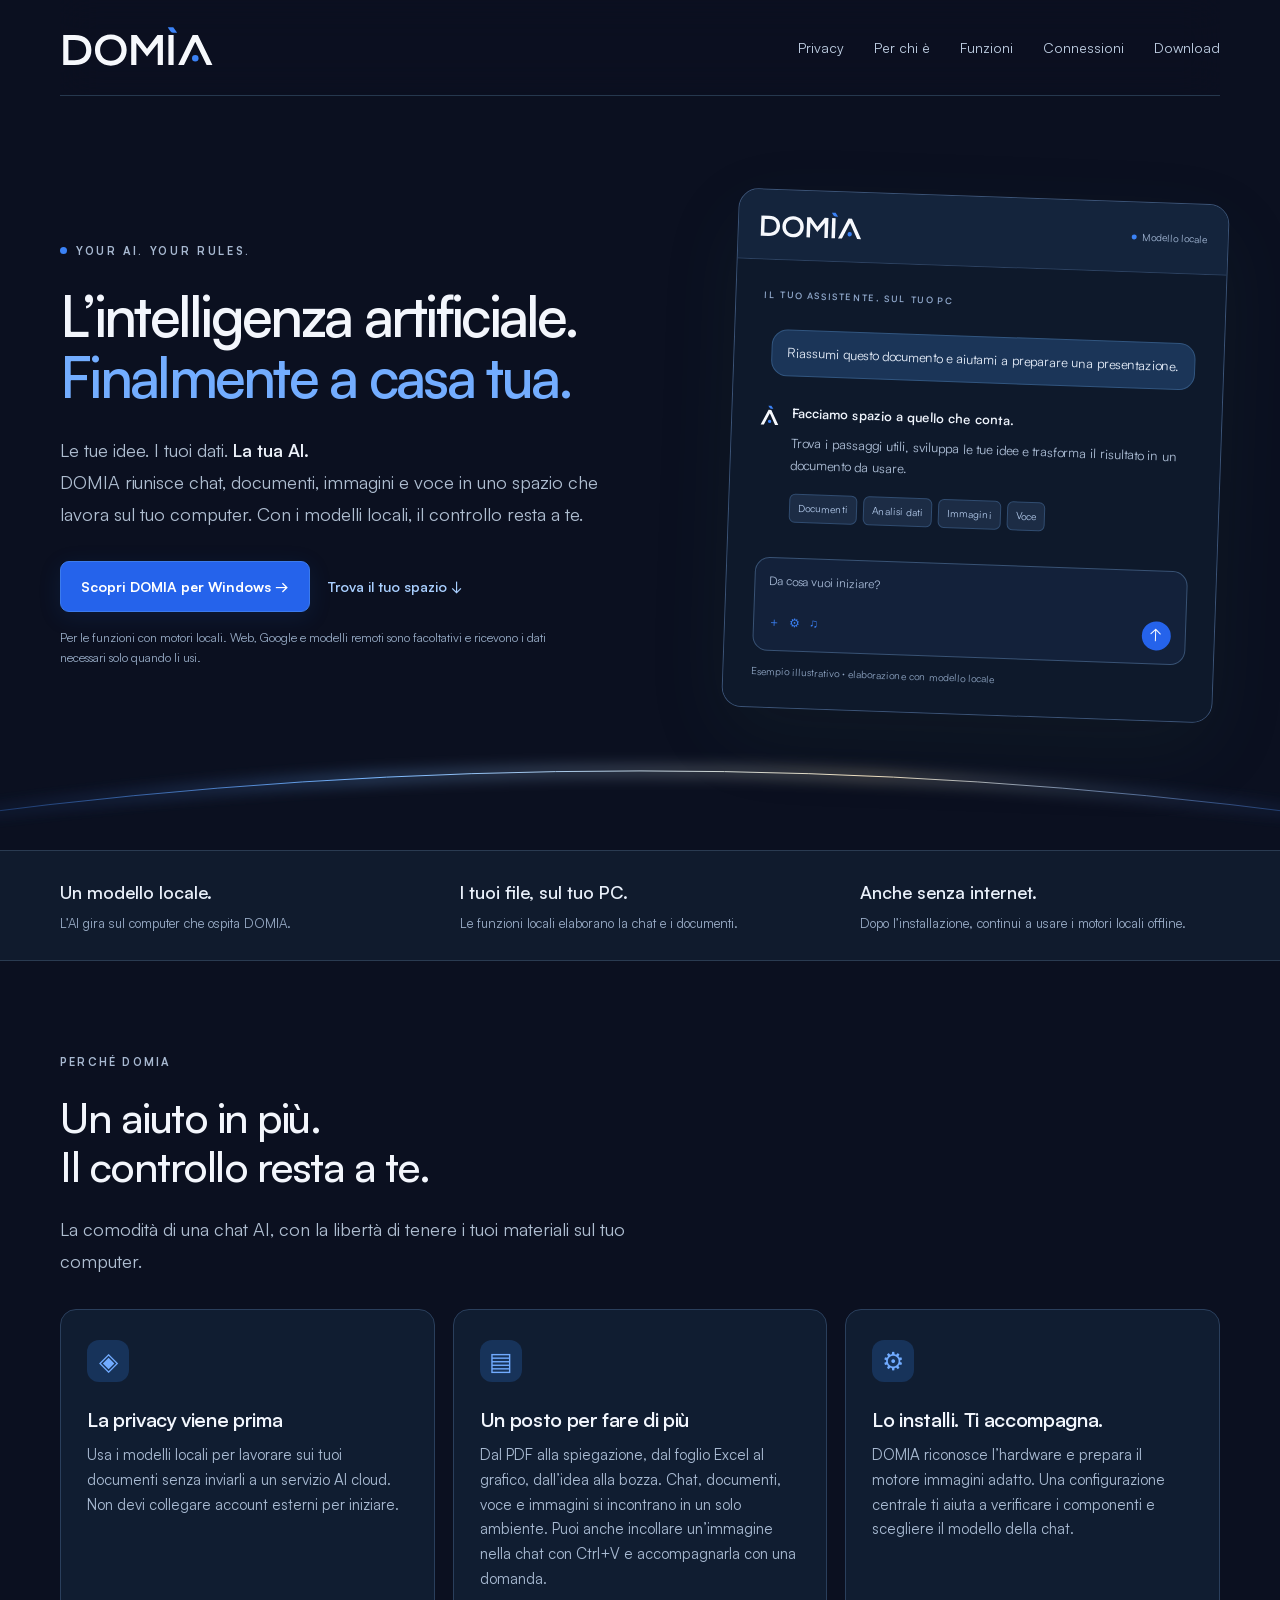
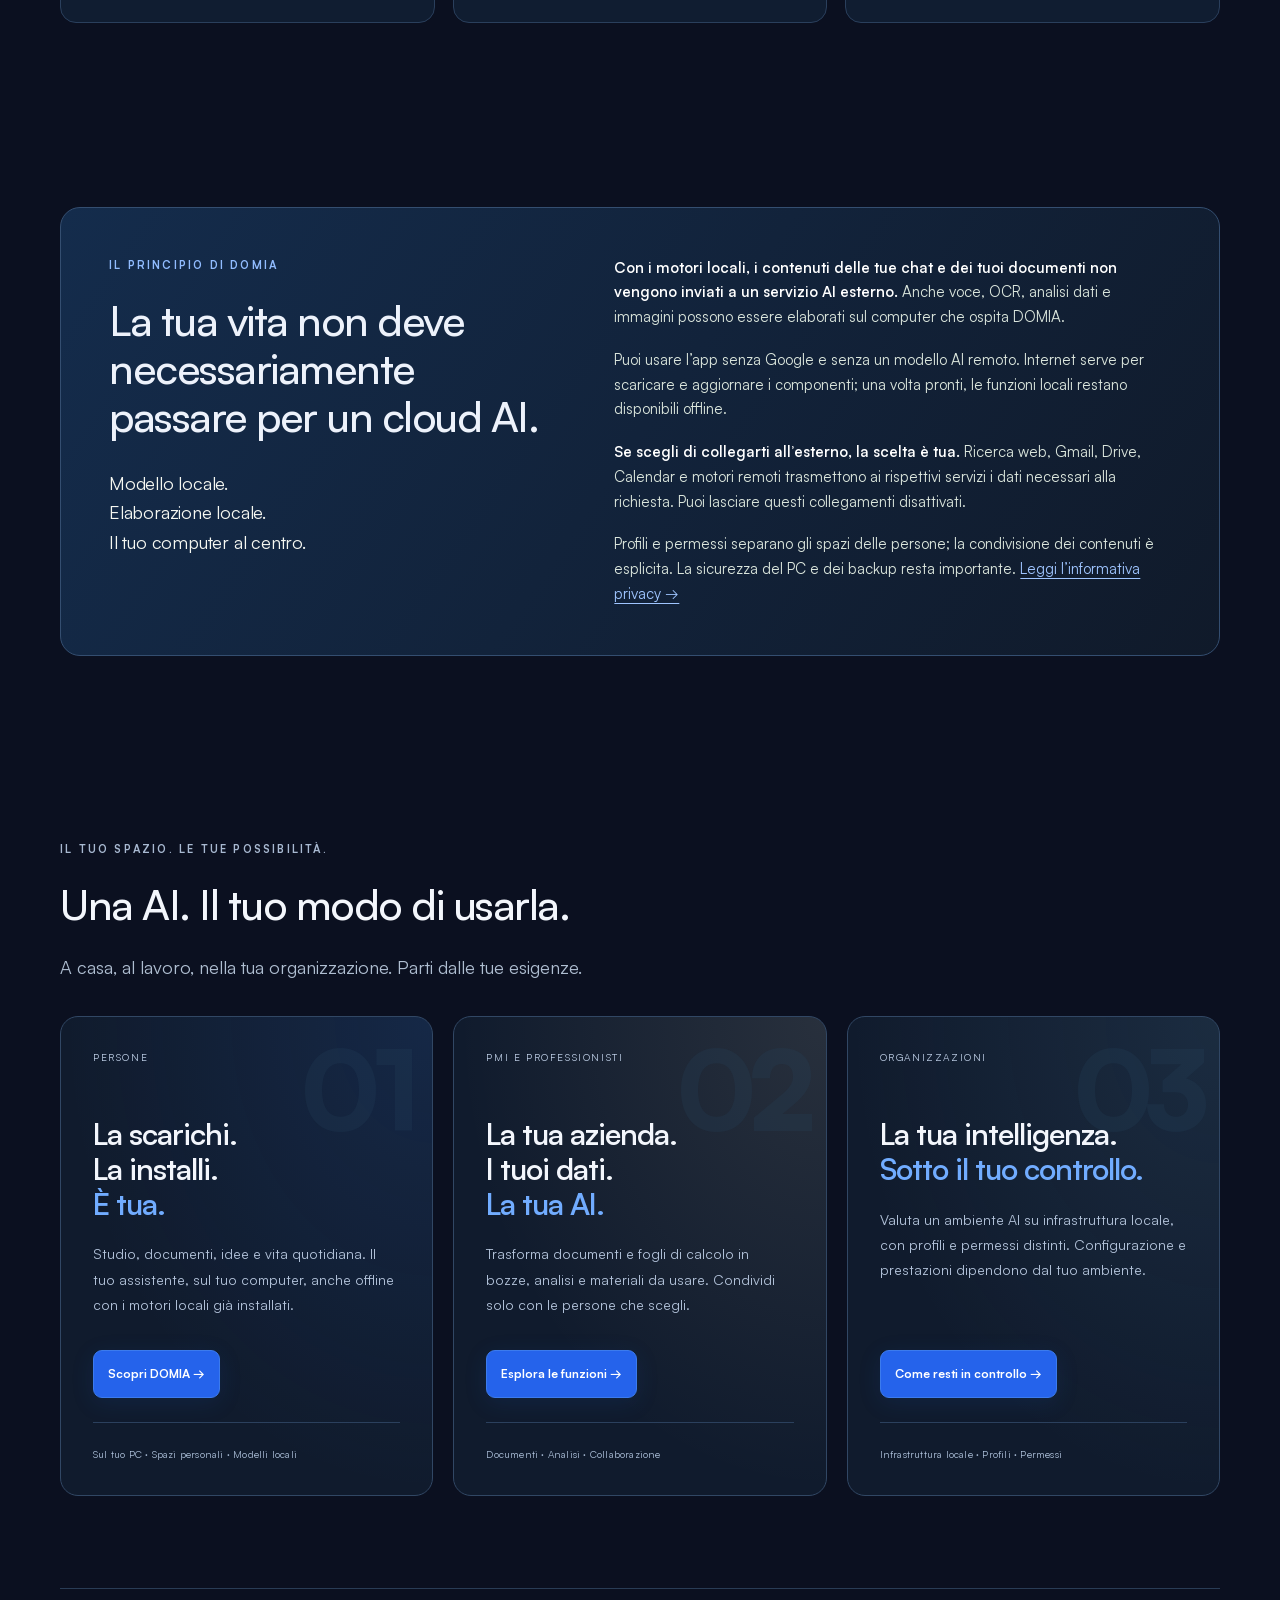
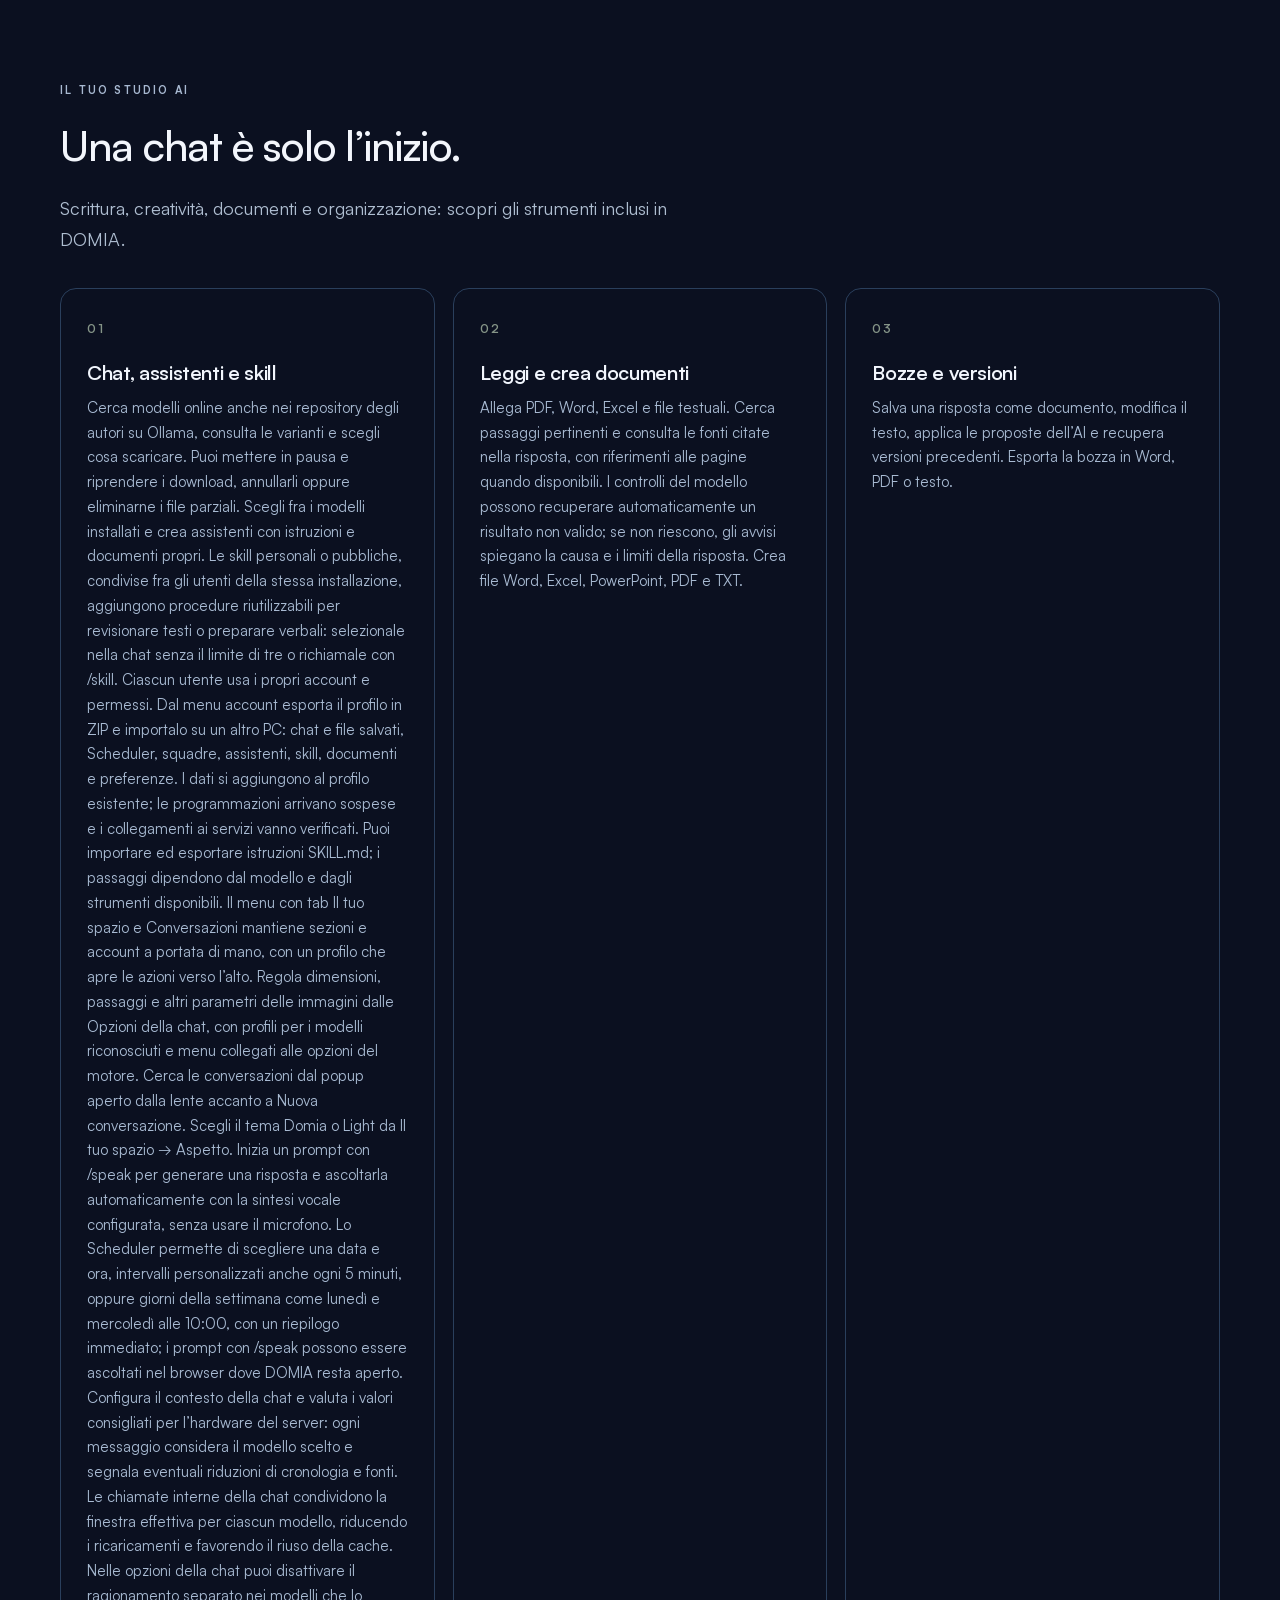
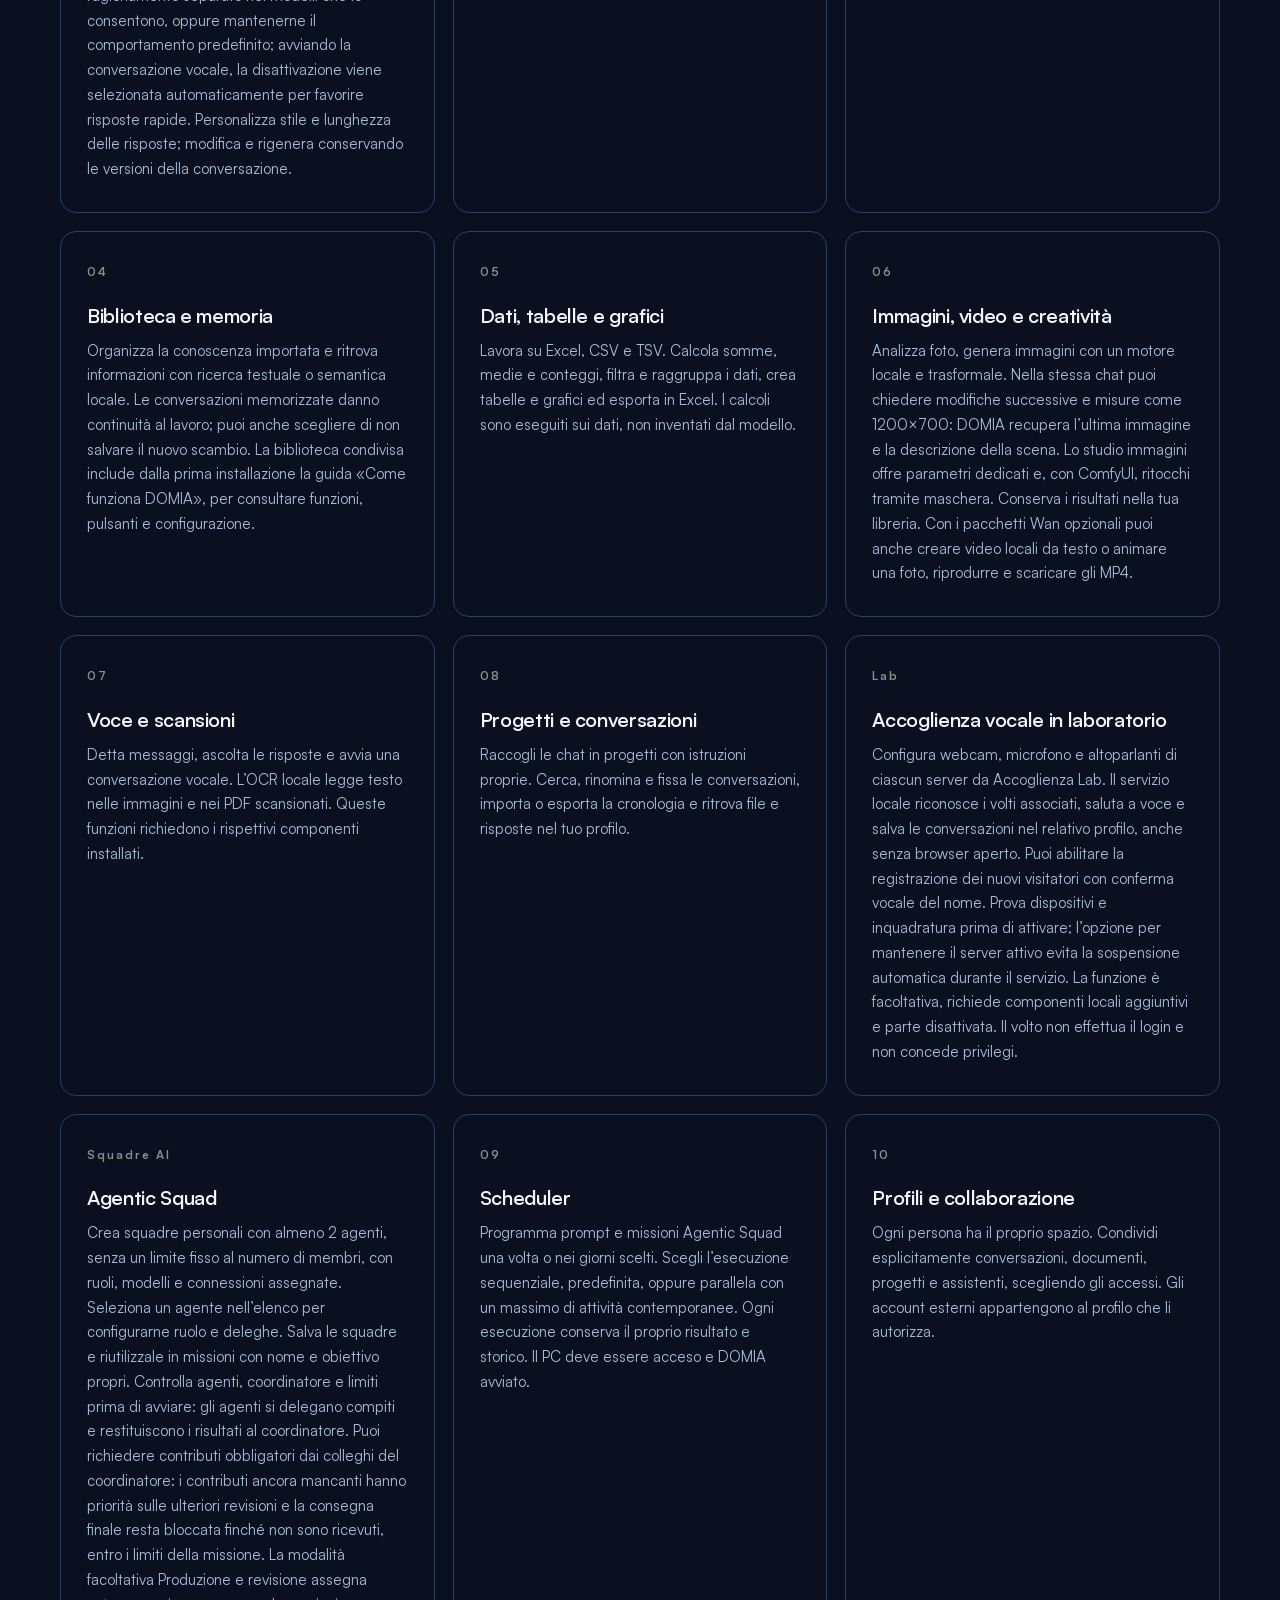
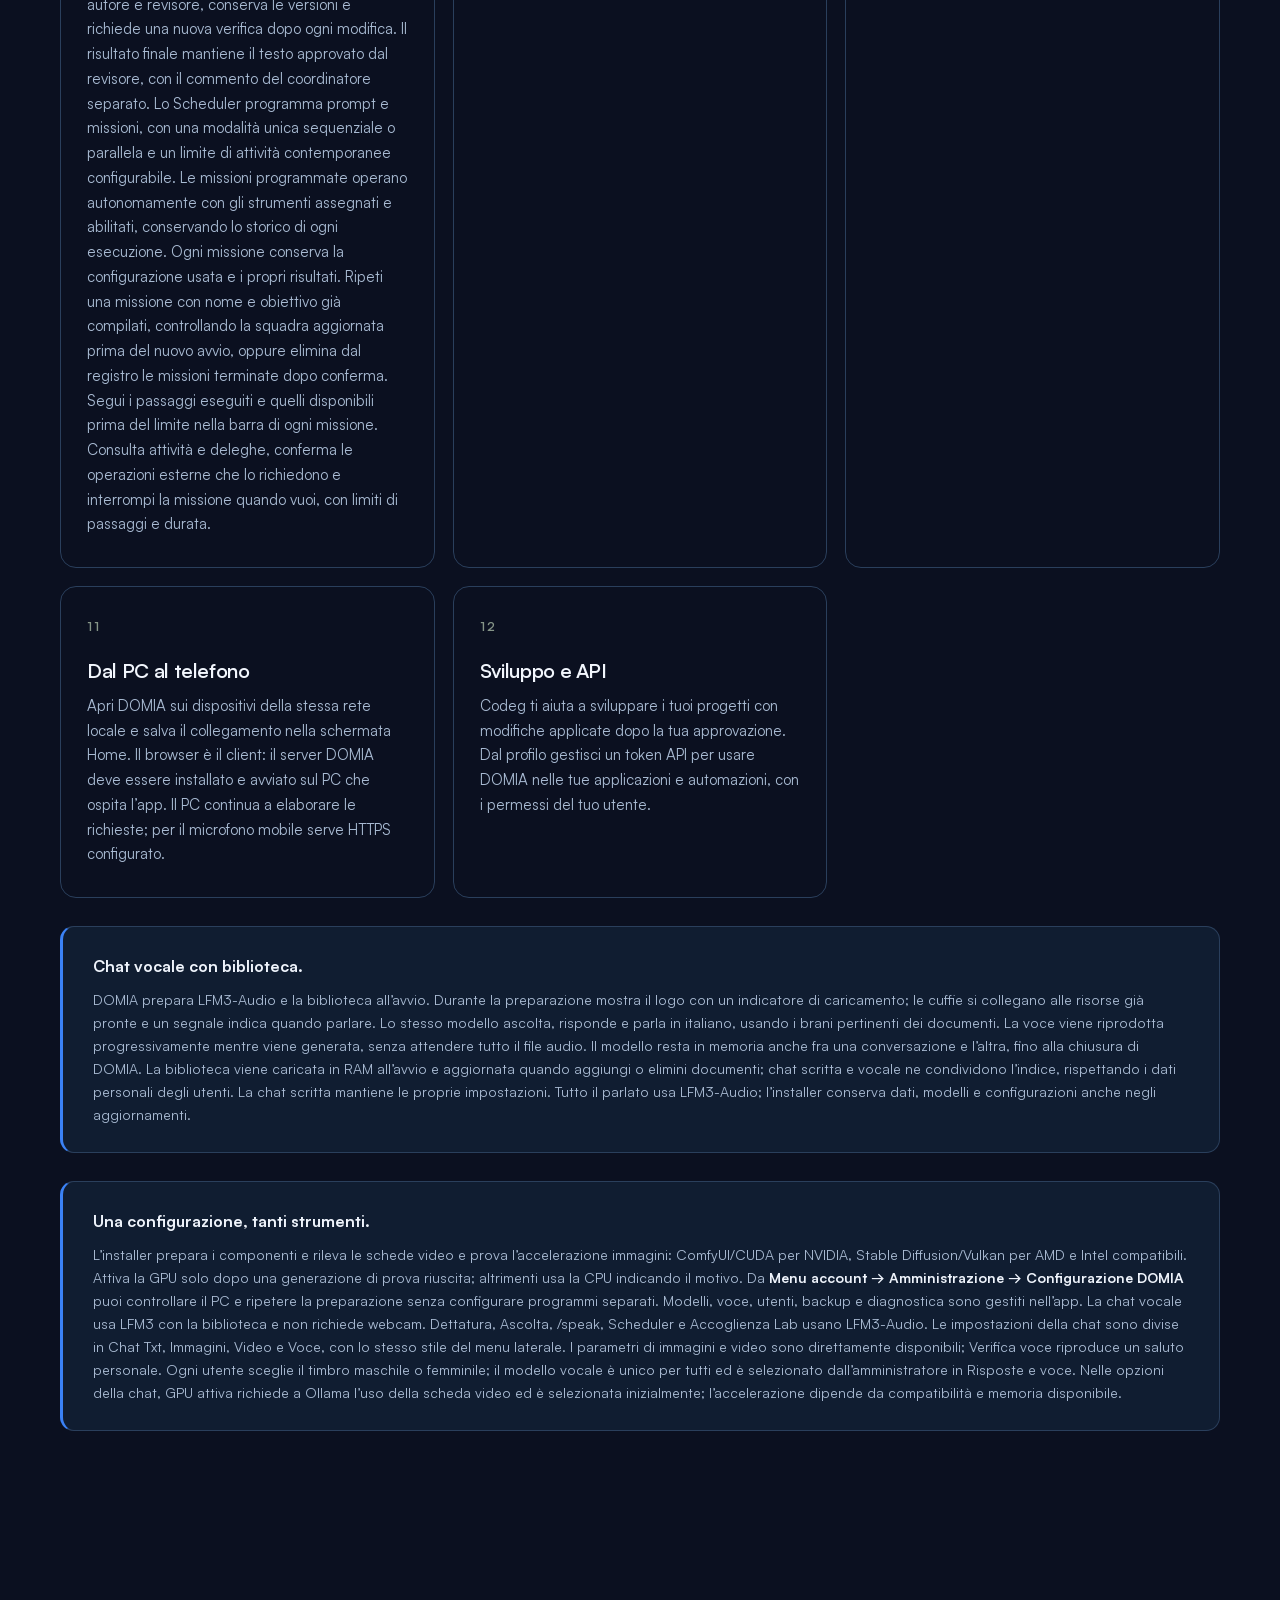
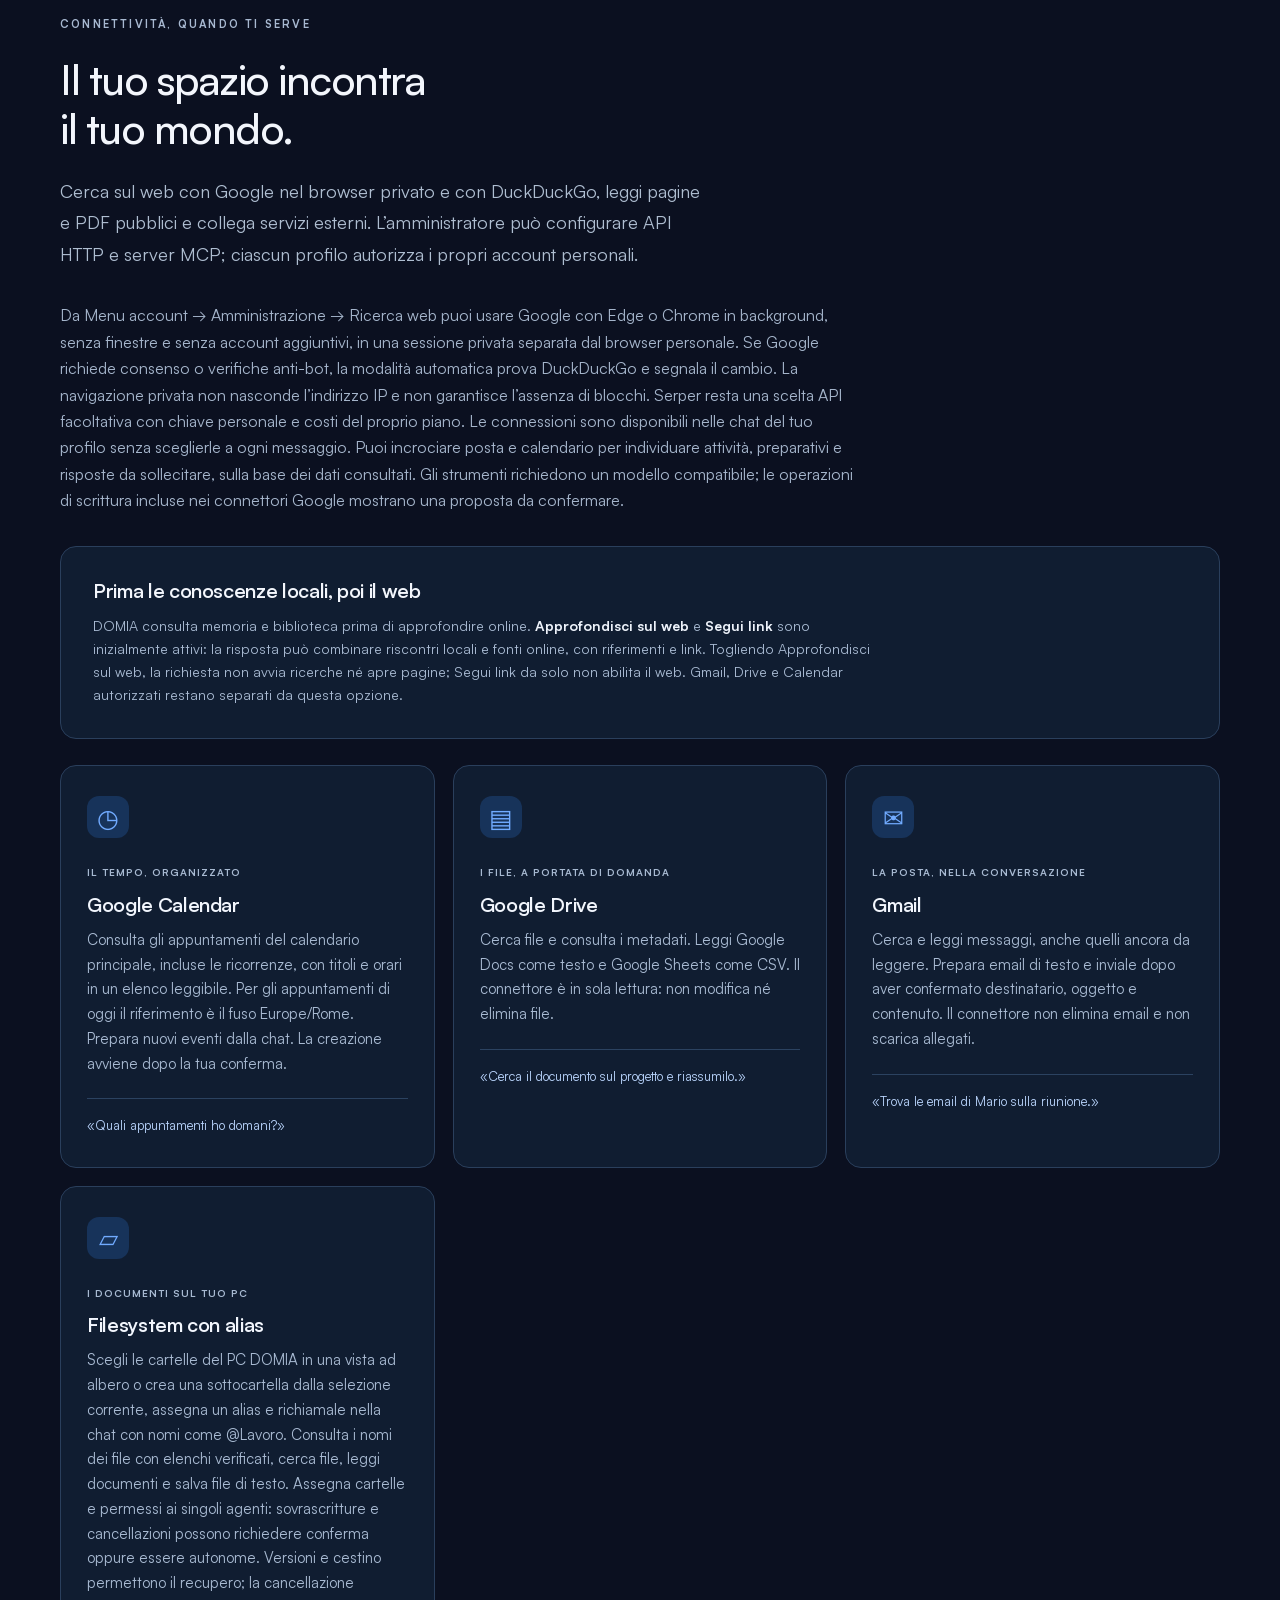
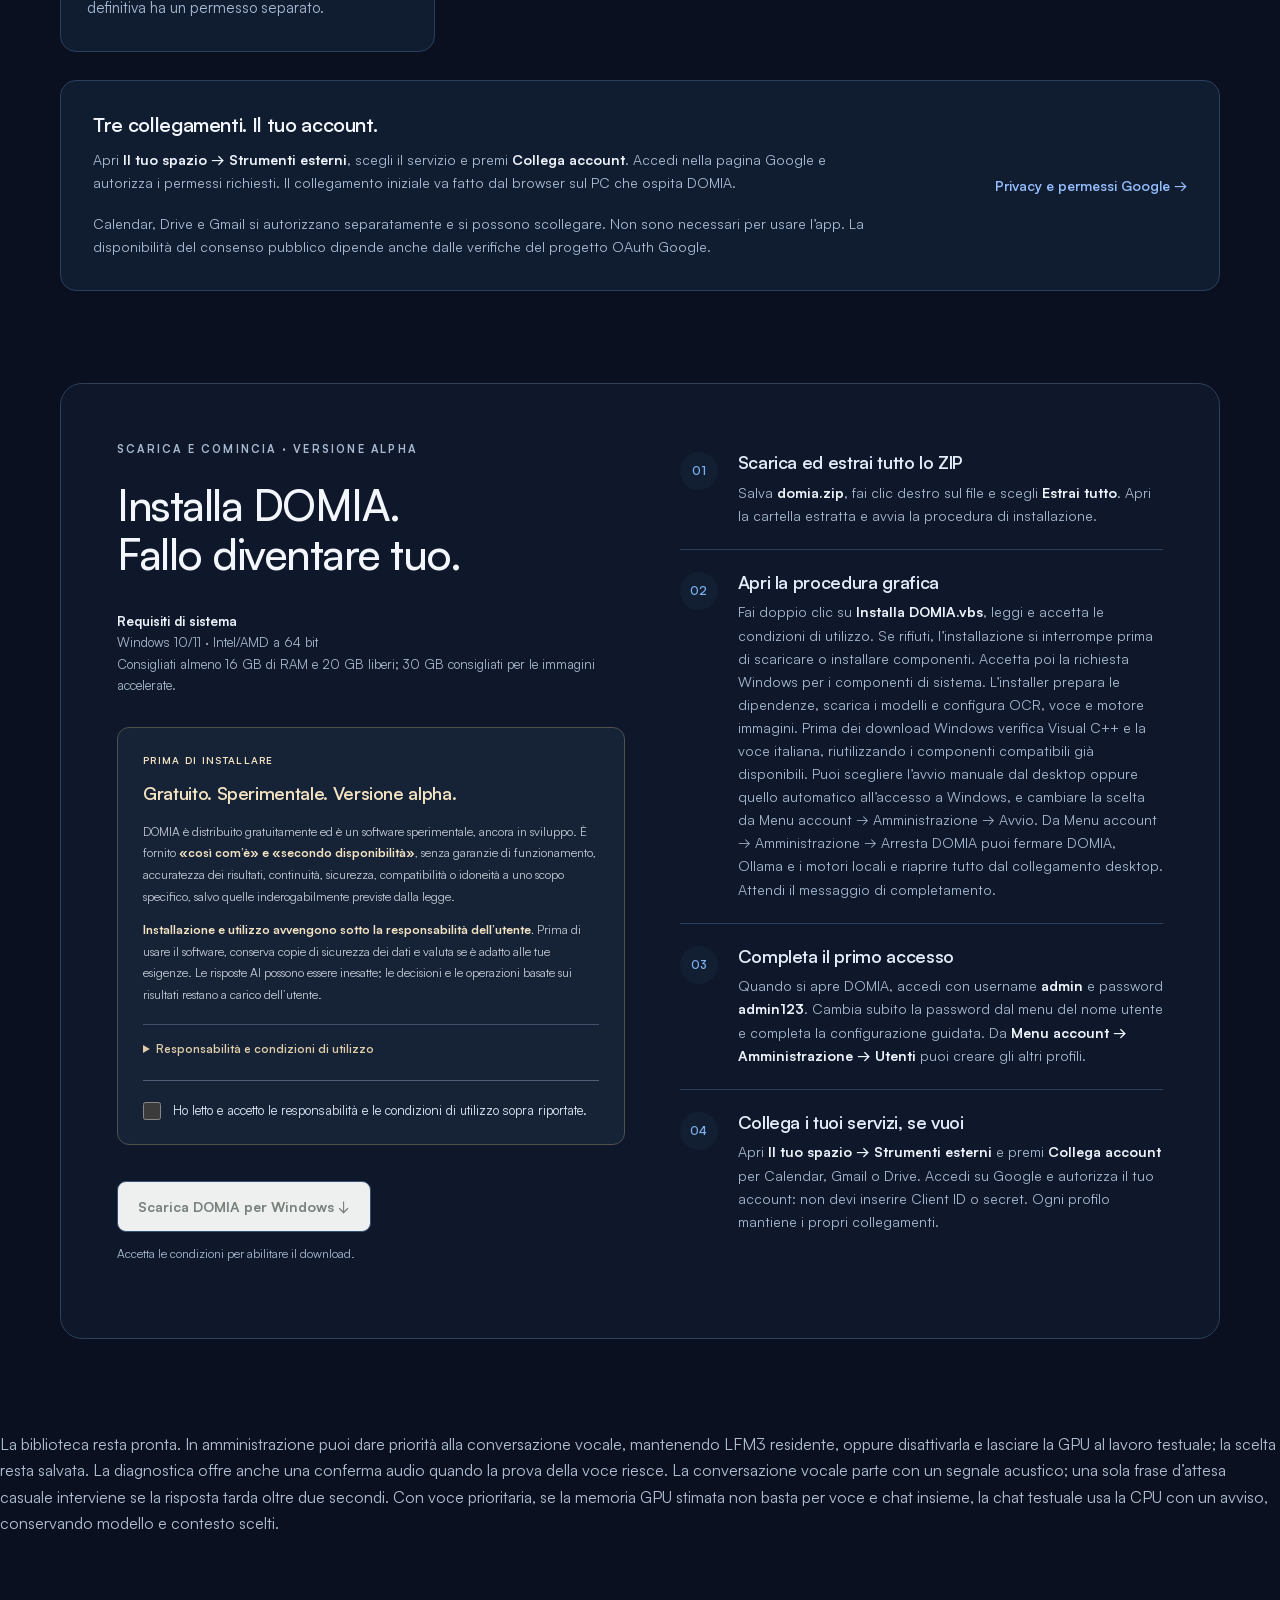
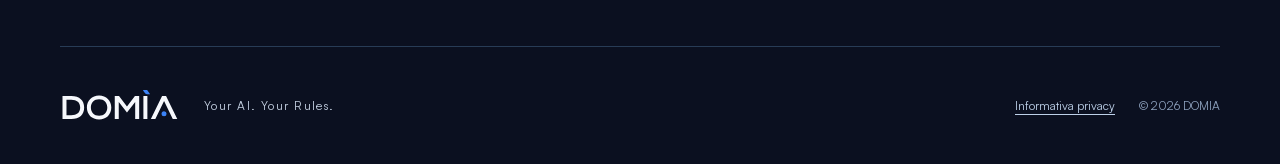
==== commit 8a5961a6: "lmf update" ====
--- a/index.html
+++ b/index.html
@@ -24,7 +24,7 @@
 <article class="card"><span class="feature-number">10</span><h3>Profili e collaborazione</h3><p>Ogni persona ha il proprio spazio. Condividi esplicitamente conversazioni, documenti, progetti e assistenti, scegliendo gli accessi. Gli account esterni appartengono al profilo che li autorizza.</p></article>
 <article class="card"><span class="feature-number">11</span><h3>Dal PC al telefono</h3><p>Apri DOMIA sui dispositivi della stessa rete locale e salva il collegamento nella schermata Home. Il browser è il client: il server DOMIA deve essere installato e avviato sul PC che ospita l’app. Il PC continua a elaborare le richieste; per il microfono mobile serve HTTPS configurato.</p></article>
 <article class="card"><span class="feature-number">12</span><h3>Sviluppo e API</h3><p>Codeg ti aiuta a sviluppare i tuoi progetti con modifiche applicate dopo la tua approvazione. Dal profilo gestisci un token API per usare DOMIA nelle tue applicazioni e automazioni, con i permessi del tuo utente.</p></article>
-</div><div class="feature-note"><strong>Voci locali aggiornate.</strong><p>Piper 1.8.0 supporta voci ONNX con la relativa configurazione. Whisper 1.9.5 gestisce la trascrizione locale. L’installer aggiorna anche i motori audio già presenti, conservando modelli, voci e impostazioni; il download iniziale dei componenti richiede Internet.</p></div><div class="feature-note"><strong>Una configurazione, tanti strumenti.</strong><p>L’installer prepara i componenti e rileva le schede video e prova l’accelerazione immagini: ComfyUI/CUDA per NVIDIA, Stable Diffusion/Vulkan per AMD e Intel compatibili. Attiva la GPU solo dopo una generazione di prova riuscita; altrimenti usa la CPU indicando il motivo. Da <strong>Menu account → Amministrazione → Configurazione DOMIA</strong> puoi controllare il PC e ripetere la preparazione senza configurare programmi separati. Modelli, voce, utenti, backup e diagnostica sono gestiti nell’app. La conversazione vocale offre brevi riscontri variati mentre trascrive, con un secondo riscontro se l’attesa si prolunga e prepara la prima clip vocale dopo 40–90 caratteri utili e prosegue per frasi durante la generazione, con audio ordinato e possibilità di interrompere la lettura nella conversazione del browser dicendo stop, aspetta, scusa, ferma o fermati. Piper mantiene la voce caricata per ridurre l’attesa fra le frasi. Il servizio Whisper mantiene il modello caricato fra le frasi per evitare avvii ripetuti durante la conversazione vocale, con elaborazione locale sul server. Puoi scegliere modelli Whisper per la trascrizione e voci Windows o Piper per la lettura, con una prova prima di cambiare il predefinito audio. Nelle opzioni della chat, GPU attiva richiede a Ollama l’uso della scheda video ed è selezionata inizialmente; l’accelerazione dipende da compatibilità e memoria disponibile.</p></div></section>
+</div><div class="feature-note"><strong>Chat vocale con biblioteca.</strong><p>DOMIA prepara LFM3-Audio e la biblioteca all’avvio. Durante la preparazione mostra il logo con un indicatore di caricamento; le cuffie si collegano alle risorse già pronte e un segnale indica quando parlare. Lo stesso modello ascolta, risponde e parla in italiano, usando i brani pertinenti dei documenti. La voce viene riprodotta progressivamente mentre viene generata, senza attendere tutto il file audio. Il modello resta in memoria anche fra una conversazione e l’altra, fino alla chiusura di DOMIA. La biblioteca viene caricata in RAM all’avvio e aggiornata quando aggiungi o elimini documenti; chat scritta e vocale ne condividono l’indice, rispettando i dati personali degli utenti. La chat scritta mantiene le proprie impostazioni. Tutto il parlato usa LFM3-Audio; l’installer conserva dati, modelli e configurazioni anche negli aggiornamenti.</p></div><div class="feature-note"><strong>Una configurazione, tanti strumenti.</strong><p>L’installer prepara i componenti e rileva le schede video e prova l’accelerazione immagini: ComfyUI/CUDA per NVIDIA, Stable Diffusion/Vulkan per AMD e Intel compatibili. Attiva la GPU solo dopo una generazione di prova riuscita; altrimenti usa la CPU indicando il motivo. Da <strong>Menu account → Amministrazione → Configurazione DOMIA</strong> puoi controllare il PC e ripetere la preparazione senza configurare programmi separati. Modelli, voce, utenti, backup e diagnostica sono gestiti nell’app. La chat vocale usa LFM3 con la biblioteca e non richiede webcam. Dettatura, Ascolta, /speak, Scheduler e Accoglienza Lab usano LFM3-Audio. Le impostazioni della chat sono divise in Chat Txt, Immagini, Video e Voce, con lo stesso stile del menu laterale. I parametri di immagini e video sono direttamente disponibili; Verifica voce riproduce un saluto personale. Ogni utente sceglie il timbro maschile o femminile; il modello vocale è unico per tutti ed è selezionato dall’amministratore in Risposte e voce. Nelle opzioni della chat, GPU attiva richiede a Ollama l’uso della scheda video ed è selezionata inizialmente; l’accelerazione dipende da compatibilità e memoria disponibile.</p></div></section>
 
 <section id="connessioni" class="section wrap"><div class="section-heading"><p class="eyebrow">Connettività, quando ti serve</p><h2>Il tuo spazio incontra<br>il tuo mondo.</h2><p class="lead">Cerca sul web con Google nel browser privato e con DuckDuckGo, leggi pagine e PDF pubblici e collega servizi esterni. L’amministratore può configurare API HTTP e server MCP; ciascun profilo autorizza i propri account personali.</p></div><p class="connection-intro">Da Menu account → Amministrazione → Ricerca web puoi usare Google con Edge o Chrome in background, senza finestre e senza account aggiuntivi, in una sessione privata separata dal browser personale. Se Google richiede consenso o verifiche anti-bot, la modalità automatica prova DuckDuckGo e segnala il cambio. La navigazione privata non nasconde l’indirizzo IP e non garantisce l’assenza di blocchi. Serper resta una scelta API facoltativa con chiave personale e costi del proprio piano. Le connessioni sono disponibili nelle chat del tuo profilo senza sceglierle a ogni messaggio. Puoi incrociare posta e calendario per individuare attività, preparativi e risposte da sollecitare, sulla base dei dati consultati. Gli strumenti richiedono un modello compatibile; le operazioni di scrittura incluse nei connettori Google mostrano una proposta da confermare.</p><div class="connect-panel"><div><h3>Prima le conoscenze locali, poi il web</h3><p>DOMIA consulta memoria e biblioteca prima di approfondire online. <strong>Approfondisci sul web</strong> e <strong>Segui link</strong> sono inizialmente attivi: la risposta può combinare riscontri locali e fonti online, con riferimenti e link. Togliendo Approfondisci sul web, la richiesta non avvia ricerche né apre pagine; Segui link da solo non abilita il web. Gmail, Drive e Calendar autorizzati restano separati da questa opzione.</p></div></div>
 <br>
@@ -36,7 +36,7 @@
 <article class="card"><span class="card-icon" aria-hidden="true">▱</span><p class="eyebrow">I documenti sul tuo PC</p><h3>Filesystem con alias</h3><p>Scegli le cartelle del PC DOMIA in una vista ad albero o crea una sottocartella dalla selezione corrente, assegna un alias e richiamale nella chat con nomi come @Lavoro. Consulta i nomi dei file con elenchi verificati, cerca file, leggi documenti e salva file di testo. Assegna cartelle e permessi ai singoli agenti: sovrascritture e cancellazioni possono richiedere conferma oppure essere autonome. Versioni e cestino permettono il recupero; la cancellazione definitiva ha un permesso separato.</p></article></div><div class="connect-panel"><div><h3>Tre collegamenti. Il tuo account.</h3><p>Apri <strong>Il tuo spazio → Strumenti esterni</strong>, scegli il servizio e premi <strong>Collega account</strong>. Accedi nella pagina Google e autorizza i permessi richiesti. Il collegamento iniziale va fatto dal browser sul PC che ospita DOMIA.</p><p>Calendar, Drive e Gmail si autorizzano separatamente e si possono scollegare. Non sono necessari per usare l’app. La disponibilità del consenso pubblico dipende anche dalle verifiche del progetto OAuth Google.</p></div><a class="text-link" href="privacy.html#google">Privacy e permessi Google →</a></div></section>
 <section id="inizia" class="section wrap calendar-section"><div><p class="eyebrow">Scarica e comincia · Versione alpha</p><h2>Installa DOMIA.<br>Fallo diventare tuo.</h2><p class="download-details"><strong>Requisiti di sistema</strong><br>Windows 10/11 · Intel/AMD a 64 bit<br>Consigliati almeno 16 GB di RAM e 20 GB liberi; 30 GB consigliati per le immagini accelerate.</p><aside class="alpha-notice" aria-labelledby="alpha-title"><p class="alpha-label">Prima di installare</p><h3 id="alpha-title">Gratuito. Sperimentale. Versione alpha.</h3><p>DOMIA è distribuito gratuitamente ed è un software sperimentale, ancora in sviluppo. È fornito <strong>«così com’è» e «secondo disponibilità»</strong>, senza garanzie di funzionamento, accuratezza dei risultati, continuità, sicurezza, compatibilità o idoneità a uno scopo specifico, salvo quelle inderogabilmente previste dalla legge.</p><p><strong>Installazione e utilizzo avvengono sotto la responsabilità dell’utente.</strong> Prima di usare il software, conserva copie di sicurezza dei dati e valuta se è adatto alle tue esigenze. Le risposte AI possono essere inesatte; le decisioni e le operazioni basate sui risultati restano a carico dell’utente.</p><details class="alpha-details"><summary>Responsabilità e condizioni di utilizzo</summary><p><strong>Limitazione di responsabilità.</strong> Nella misura massima consentita dalla normativa applicabile, lo sviluppatore esclude ogni responsabilità per danni diretti o indiretti, perdita o corruzione di dati, mancati guadagni, interruzioni dell’attività, indisponibilità dei servizi o altre conseguenze derivanti dall’installazione, dall’uso o dall’impossibilità di utilizzare DOMIA, dai risultati generati o dalle operazioni eseguite tramite i servizi collegati.</p><p><strong>Uso e supervisione.</strong> L’utente è responsabile della configurazione del proprio computer, della protezione degli accessi, dei backup, dei dati caricati, delle autorizzazioni concesse e della liceità degli utilizzi. DOMIA non sostituisce un professionista e non è progettato per impieghi nei quali un errore possa compromettere la salute, l’incolumità o la sicurezza delle persone. Le operazioni su dati o account esterni devono essere autorizzate dall’utente avente diritto.</p><p><strong>Servizi e componenti esterni.</strong> Modelli AI, librerie e servizi di terzi sono soggetti alle rispettive licenze, condizioni e politiche. Lo sviluppatore non garantisce la loro disponibilità, correttezza o permanenza e non controlla modifiche, limitazioni o interruzioni introdotte dai rispettivi fornitori.</p><p><strong>Assistenza e aggiornamenti.</strong> La distribuzione gratuita non comporta un impegno contrattuale a fornire assistenza, manutenzione, aggiornamenti, correzioni entro termini determinati o continuità del progetto, salvo diverso accordo espresso. Non viene garantita la compatibilità delle versioni future con installazioni, configurazioni o dati precedenti.</p><p><strong>Limiti inderogabili.</strong> Le presenti esclusioni non si applicano ai casi di dolo o colpa grave dello sviluppatore, né alle responsabilità, alle garanzie e ai diritti che la legge applicabile non consente di escludere o limitare. L’eventuale inefficacia di una disposizione non estende le esclusioni oltre quanto consentito dalla legge.</p></details><label class="download-consent" for="accept-download"><input type="checkbox" id="accept-download"><span>Ho letto e accetto le responsabilità e le condizioni di utilizzo sopra riportate.</span></label></aside><div class="download-action"><a id="download-domia" class="button" role="button" aria-disabled="true" tabindex="-1" download="domia.zip" aria-describedby="download-hint">Scarica DOMIA per Windows ↓</a><p id="download-hint" class="download-hint">Accetta le condizioni per abilitare il download.</p><noscript><p>Per abilitare il download, attiva JavaScript nel browser.</p></noscript></div></div><ol class="steps"><li><span>01</span><div><h3>Scarica ed estrai tutto lo ZIP</h3><p>Salva <strong>domia.zip</strong>, fai clic destro sul file e scegli <strong>Estrai tutto</strong>. Apri la cartella estratta e avvia la procedura di installazione.</p></div></li><li><span>02</span><div><h3>Apri la procedura grafica</h3><p>Fai doppio clic su <strong>Installa DOMIA.vbs</strong>, leggi e accetta le condizioni di utilizzo. Se rifiuti, l’installazione si interrompe prima di scaricare o installare componenti. Accetta poi la richiesta Windows per i componenti di sistema. L’installer prepara le dipendenze, scarica i modelli e configura OCR, voce e motore immagini. Prima dei download Windows verifica Visual C++ e la voce italiana, riutilizzando i componenti compatibili già disponibili. Puoi scegliere l’avvio manuale dal desktop oppure quello automatico all’accesso a Windows, e cambiare la scelta da Menu account → Amministrazione → Avvio. Da Menu account → Amministrazione → Arresta DOMIA puoi fermare DOMIA, Ollama e i motori locali e riaprire tutto dal collegamento desktop. Attendi il messaggio di completamento.</p></div></li><li><span>03</span><div><h3>Completa il primo accesso</h3><p>Quando si apre DOMIA, accedi con username <strong>admin</strong> e password <strong>admin123</strong>. Cambia subito la password dal menu del nome utente e completa la configurazione guidata. Da <strong>Menu account → Amministrazione → Utenti</strong> puoi creare gli altri profili.</p></div></li><li><span>04</span><div><h3>Collega i tuoi servizi, se vuoi</h3><p>Apri <strong>Il tuo spazio → Strumenti esterni</strong> e premi <strong>Collega account</strong> per Calendar, Gmail o Drive. Accedi su Google e autorizza il tuo account: non devi inserire Client ID o secret. Ogni profilo mantiene i propri collegamenti.</p></div></li></ol></section>
 
-</main><footer class="footer wrap"><a class="brand" href="index.html"><img class="domia-wordmark" src="assets/brand/domia-wordmark.svg" alt="DOMIA" width="156" height="43"></a><p>Your AI. Your Rules.</p><a href="privacy.html">Informativa privacy</a><span>© 2026 DOMIA</span></footer>
+<section class="section"><p>La biblioteca resta pronta. In amministrazione puoi dare priorità alla conversazione vocale, mantenendo LFM3 residente, oppure disattivarla e lasciare la GPU al lavoro testuale; la scelta resta salvata. La diagnostica offre anche una conferma audio quando la prova della voce riesce. La conversazione vocale parte con un segnale acustico; una sola frase d’attesa casuale interviene se la risposta tarda oltre due secondi. Con voce prioritaria, se la memoria GPU stimata non basta per voce e chat insieme, la chat testuale usa la CPU con un avviso, conservando modello e contesto scelti.</p></section></main><footer class="footer wrap"><a class="brand" href="index.html"><img class="domia-wordmark" src="assets/brand/domia-wordmark.svg" alt="DOMIA" width="156" height="43"></a><p>Your AI. Your Rules.</p><a href="privacy.html">Informativa privacy</a><span>© 2026 DOMIA</span></footer>
 <script data-goatcounter="https://ggarofalo.goatcounter.com/count" async="" src="//gc.zgo.at/count.js"></script>
 <script src="assets/download.js"></script>
 
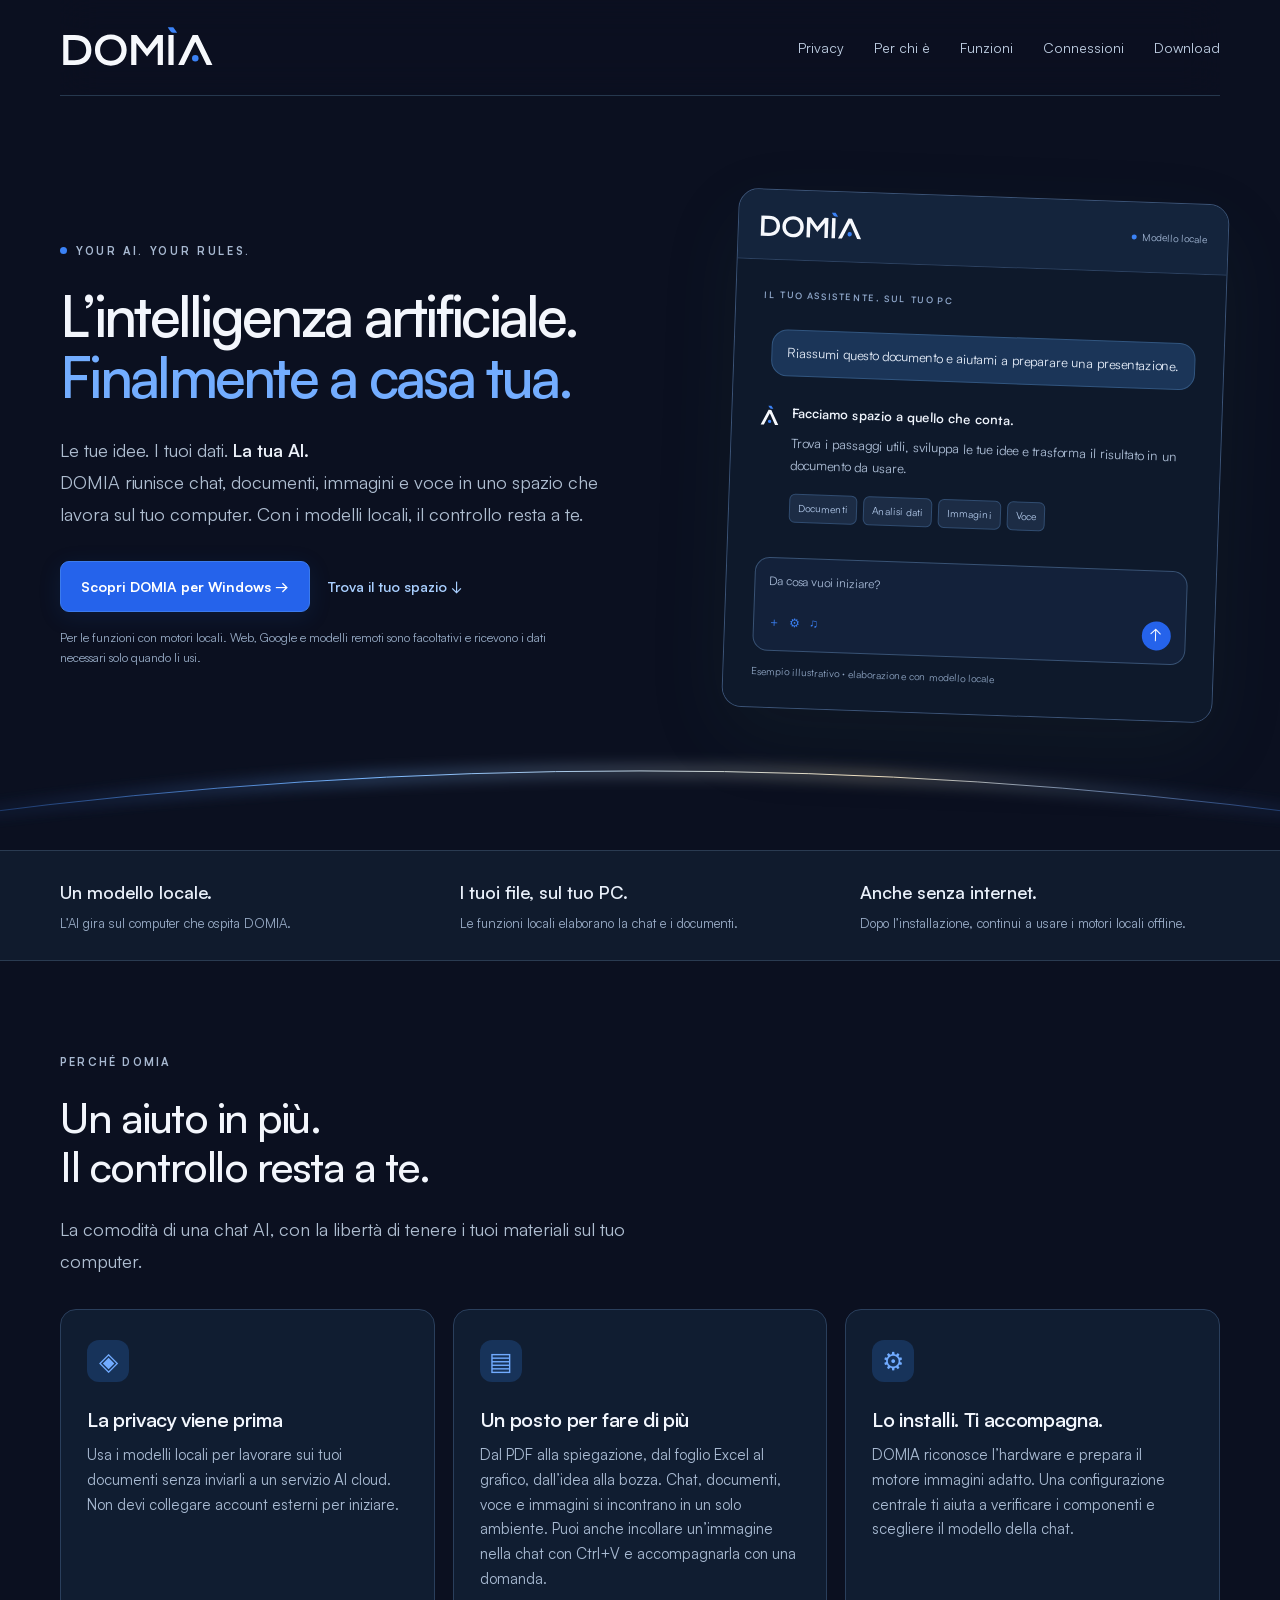
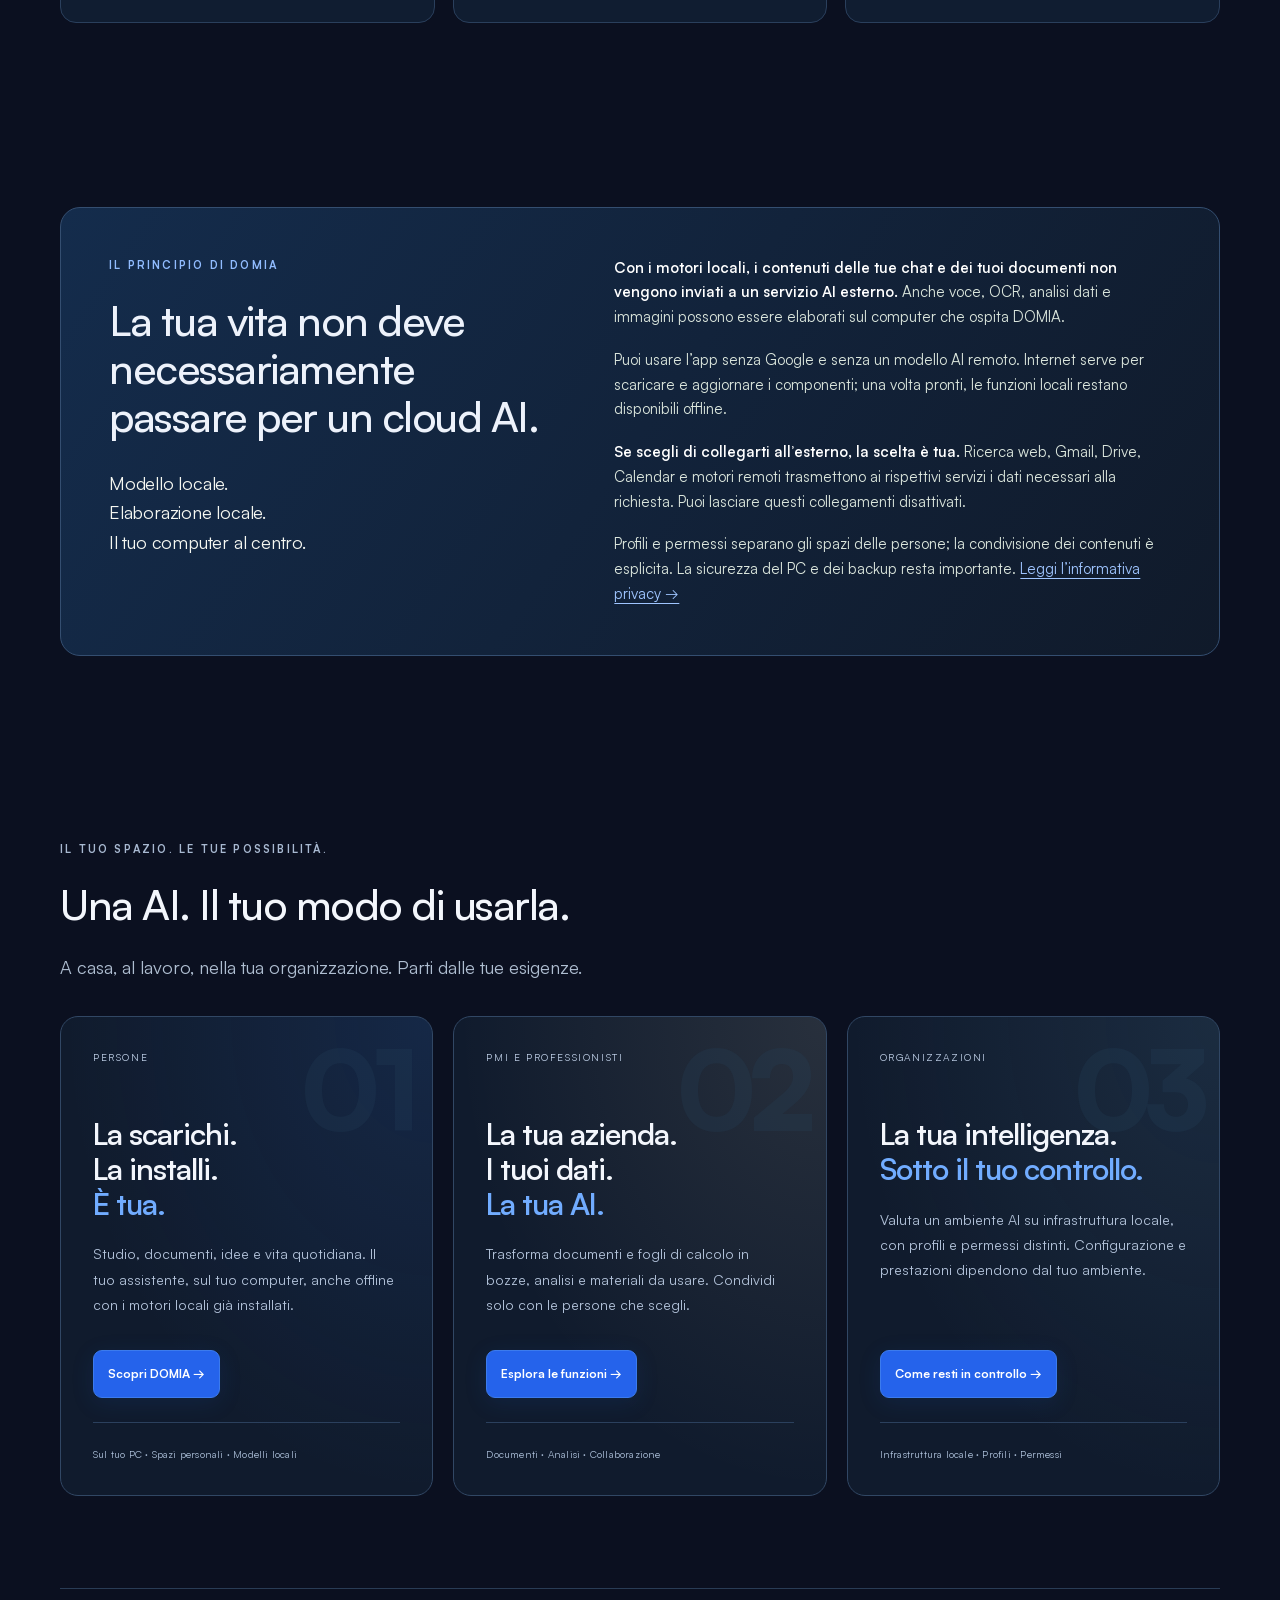
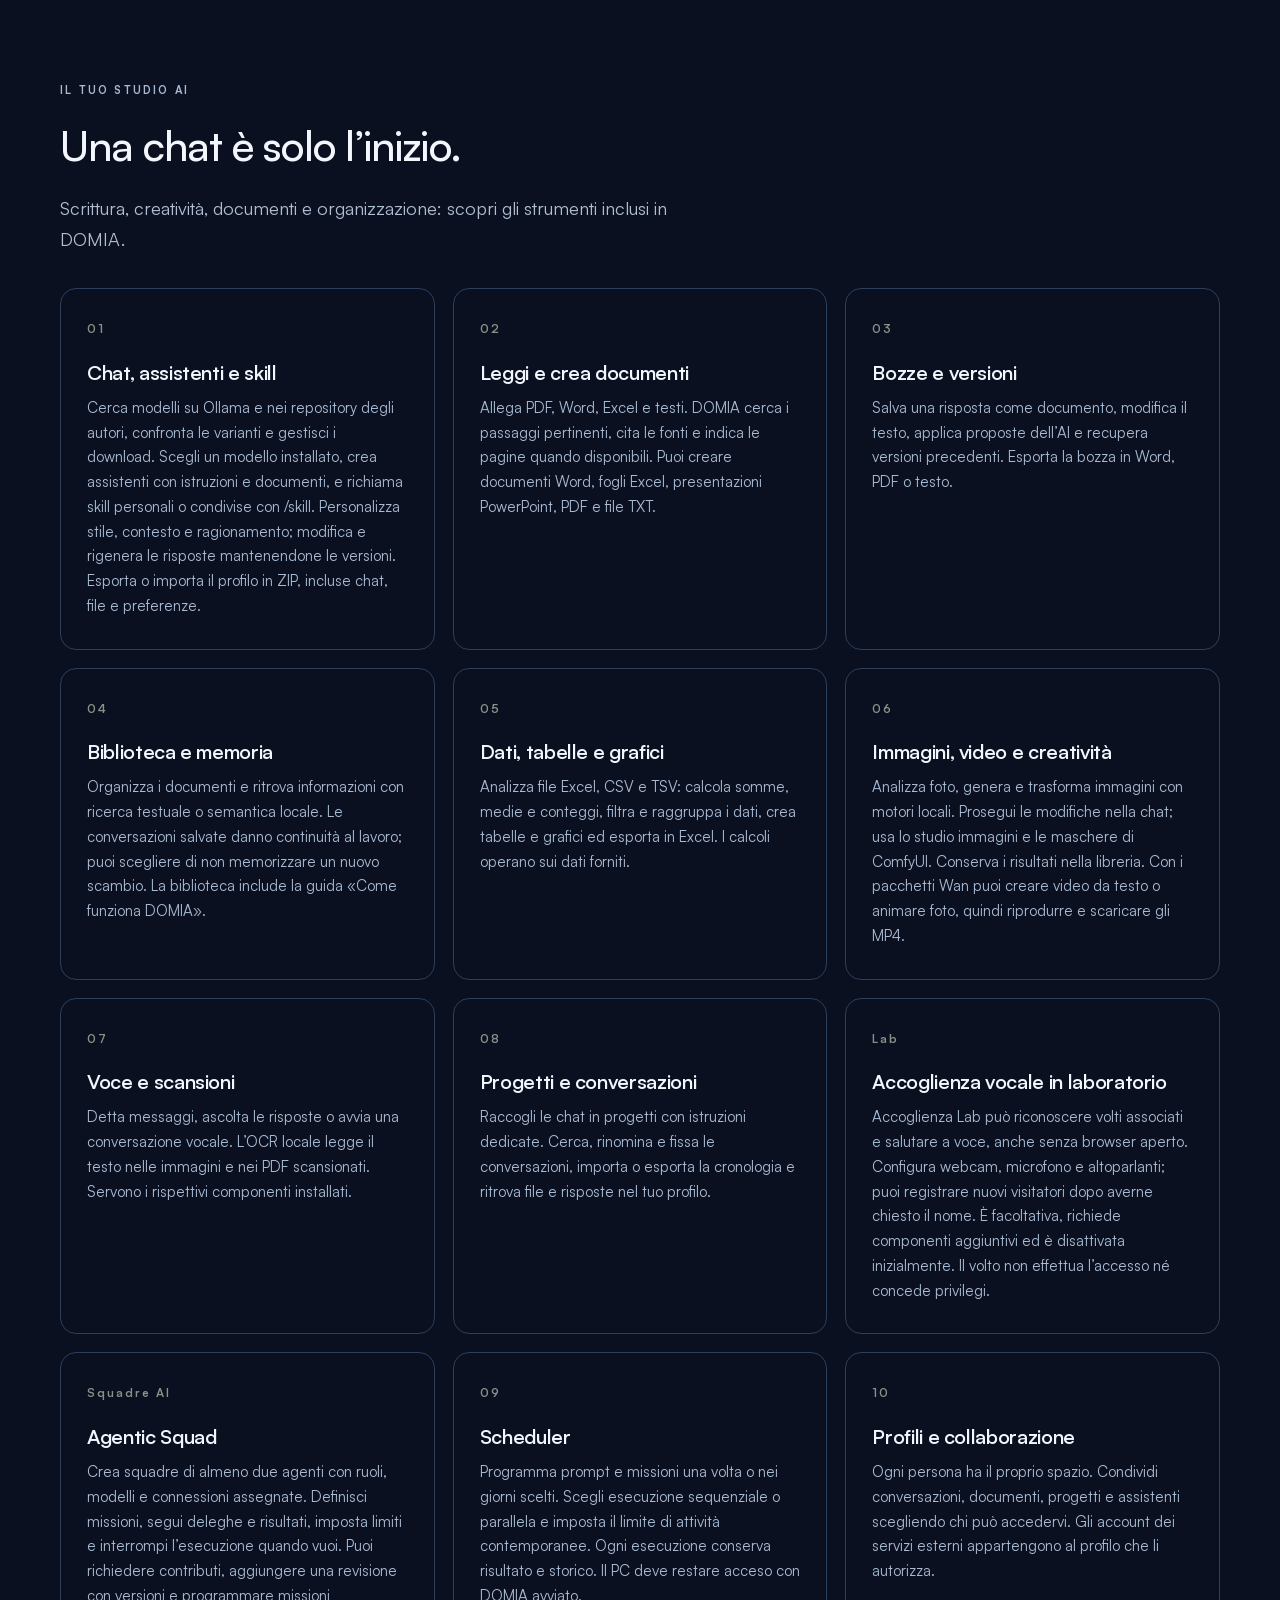
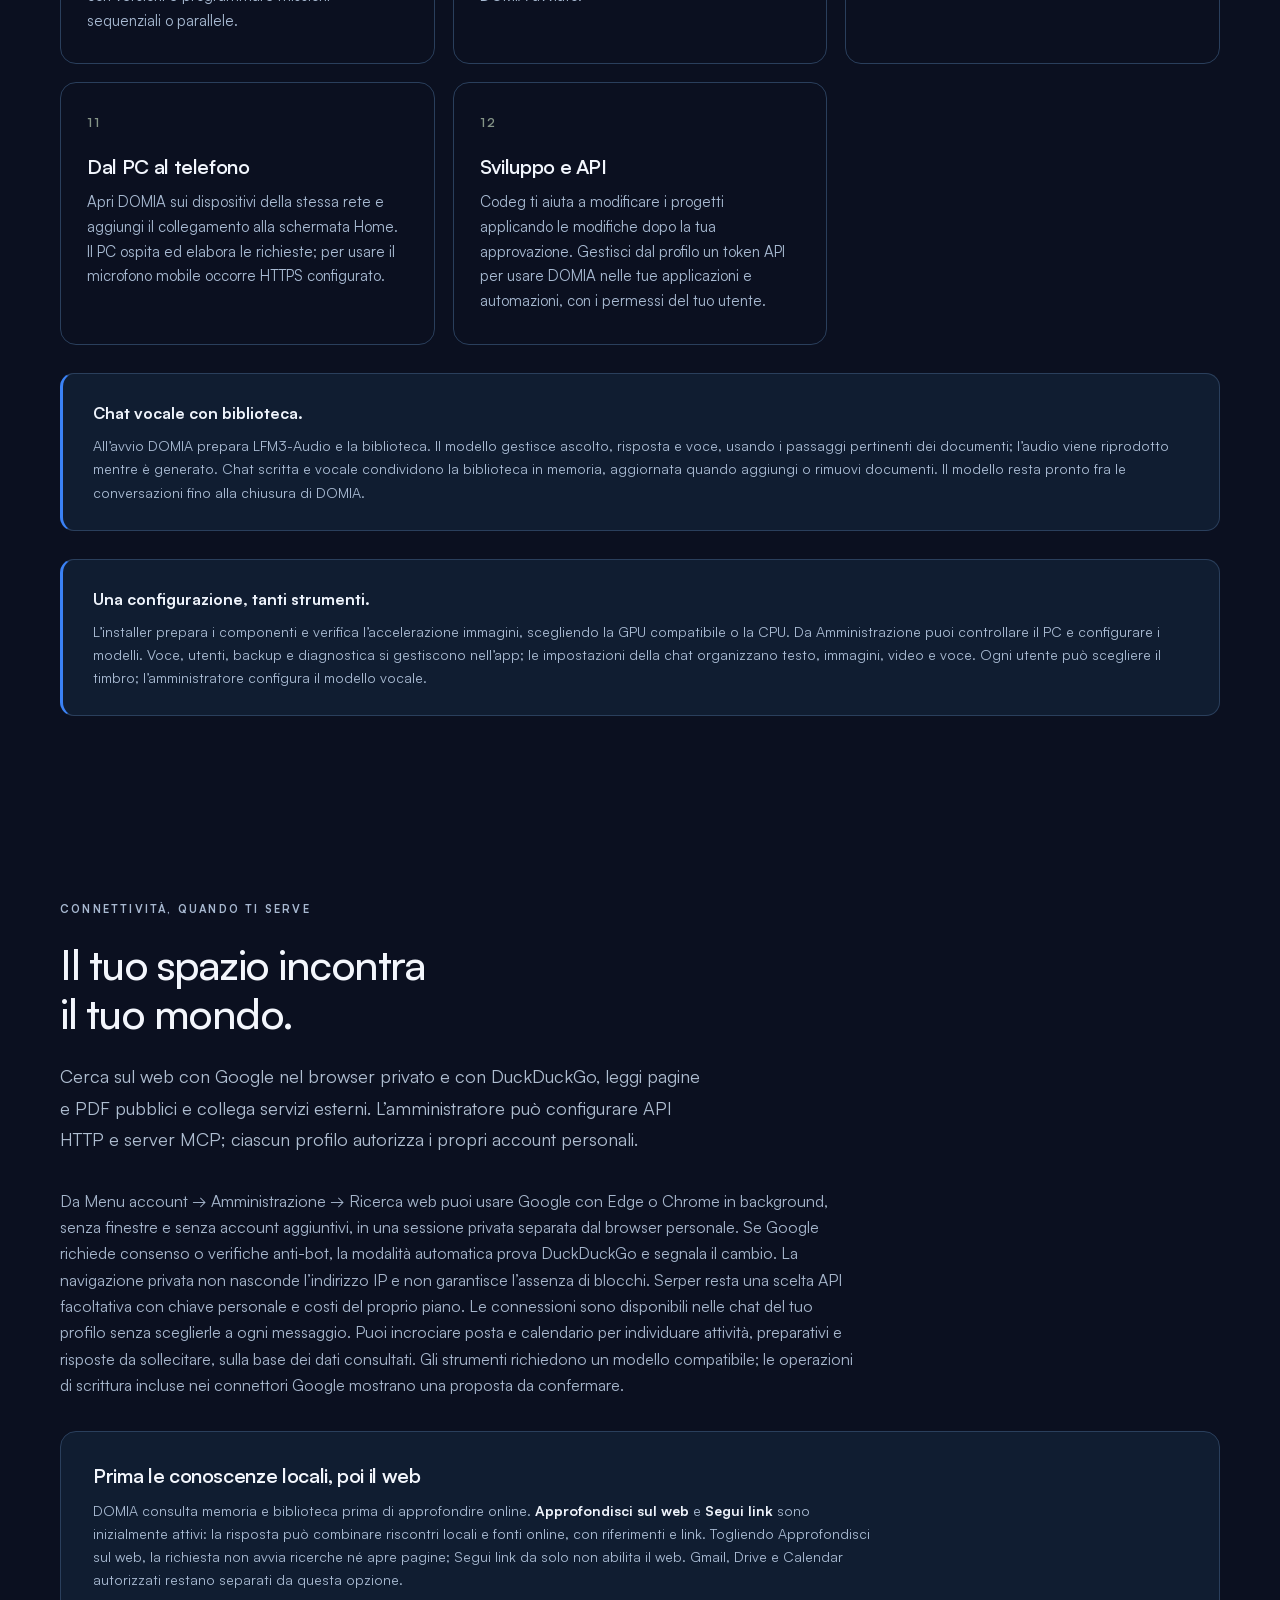
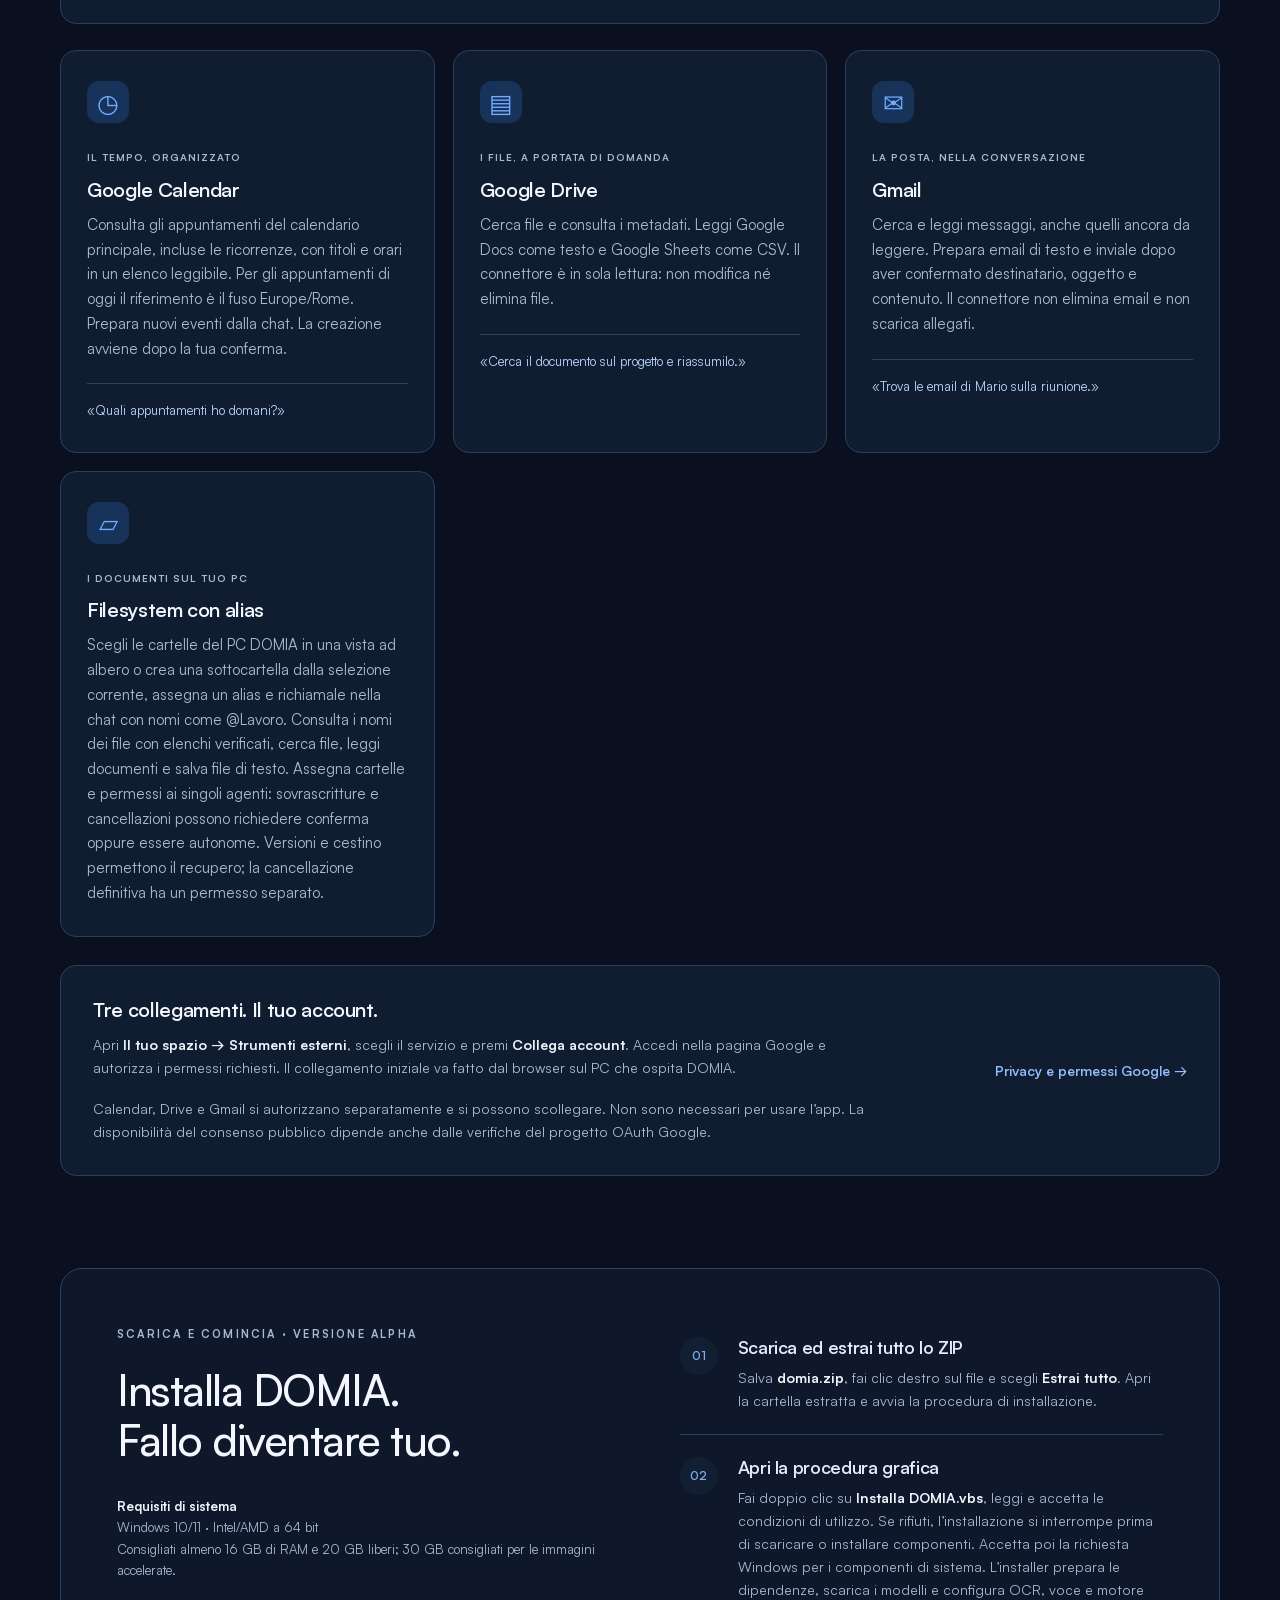
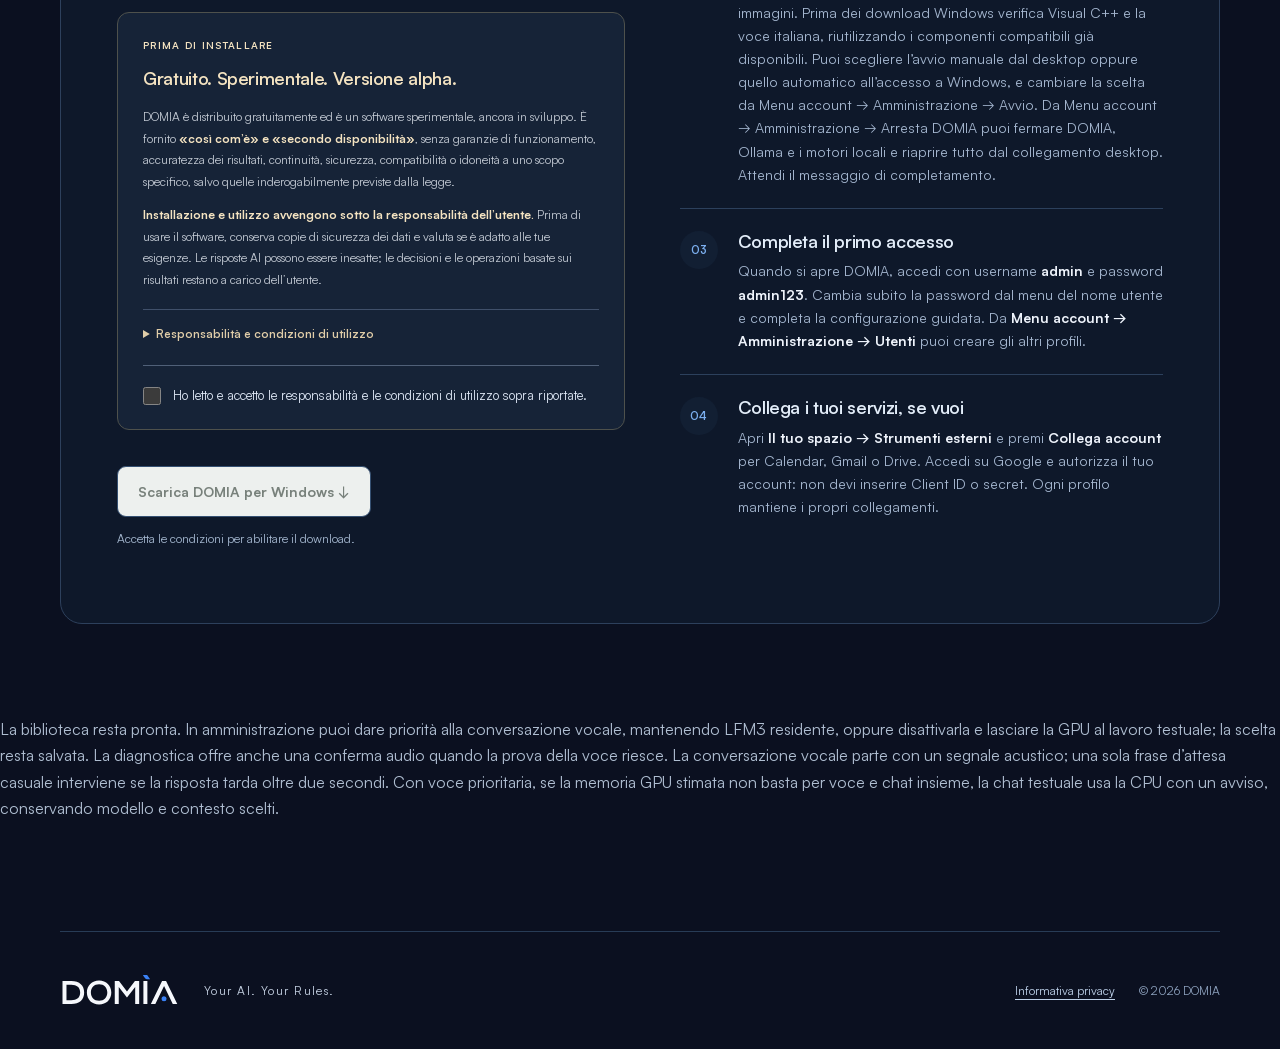
==== commit dc33bea5: "hoe" ====
--- a/index.html
+++ b/index.html
@@ -10,21 +10,21 @@
 <section id="locale" class="section wrap privacy-section"><div class="how-panel"><div><p class="eyebrow">Il principio di DOMIA</p><h2>La tua vita non deve necessariamente passare per un cloud AI.</h2><p class="privacy-manifesto">Modello locale.<br>Elaborazione locale.<br>Il tuo computer al centro.</p></div><div><p><strong>Con i motori locali, i contenuti delle tue chat e dei tuoi documenti non vengono inviati a un servizio AI esterno.</strong> Anche voce, OCR, analisi dati e immagini possono essere elaborati sul computer che ospita DOMIA.</p><p>Puoi usare l’app senza Google e senza un modello AI remoto. Internet serve per scaricare e aggiornare i componenti; una volta pronti, le funzioni locali restano disponibili offline.</p><p><strong>Se scegli di collegarti all’esterno, la scelta è tua.</strong> Ricerca web, Gmail, Drive, Calendar e motori remoti trasmettono ai rispettivi servizi i dati necessari alla richiesta. Puoi lasciare questi collegamenti disattivati.</p><p>Profili e permessi separano gli spazi delle persone; la condivisione dei contenuti è esplicita. La sicurezza del PC e dei backup resta importante. <a href="privacy.html">Leggi l’informativa privacy →</a></p></div></div></section>
 <section id="quotidiano" class="section wrap use-cases"><div class="section-heading"><p class="eyebrow">IL TUO SPAZIO. LE TUE POSSIBILITÀ.</p><h2>Una AI. Il tuo modo di usarla.</h2><p class="lead">A casa, al lavoro, nella tua organizzazione. Parti dalle tue esigenze.</p></div><div class="domia-audiences"><article class="domia-audience"><span class="audience-label">PERSONE</span><span class="audience-number" aria-hidden="true">01</span><h3>La scarichi.<br>La installi.<br><em>È tua.</em></h3><p>Studio, documenti, idee e vita quotidiana. Il tuo assistente, sul tuo computer, anche offline con i motori locali già installati.</p><a class="button" href="#inizia">Scopri DOMIA →</a><div class="audience-foot">Sul tuo PC · Spazi personali · Modelli locali</div></article><article class="domia-audience"><span class="audience-label">PMI E PROFESSIONISTI</span><span class="audience-number" aria-hidden="true">02</span><h3>La tua azienda.<br>I tuoi dati.<br><em>La tua AI.</em></h3><p>Trasforma documenti e fogli di calcolo in bozze, analisi e materiali da usare. Condividi solo con le persone che scegli.</p><a class="button" href="#funzioni">Esplora le funzioni →</a><div class="audience-foot">Documenti · Analisi · Collaborazione</div></article><article class="domia-audience"><span class="audience-label">ORGANIZZAZIONI</span><span class="audience-number" aria-hidden="true">03</span><h3>La tua intelligenza.<br><em>Sotto il tuo controllo.</em></h3><p>Valuta un ambiente AI su infrastruttura locale, con profili e permessi distinti. Configurazione e prestazioni dipendono dal tuo ambiente.</p><a class="button" href="#locale">Come resti in controllo →</a><div class="audience-foot">Infrastruttura locale · Profili · Permessi</div></article></div></section>
 <section id="funzioni" class="section wrap feature-section"><div class="section-heading"><p class="eyebrow">Il tuo studio AI</p><h2>Una chat è solo l’inizio.</h2><p class="lead">Scrittura, creatività, documenti e organizzazione: scopri gli strumenti inclusi in DOMIA.</p></div><div class="cards feature-grid">
-<article class="card"><span class="feature-number">01</span><h3>Chat, assistenti e skill</h3><p>Cerca modelli online anche nei repository degli autori su Ollama, consulta le varianti e scegli cosa scaricare. Puoi mettere in pausa e riprendere i download, annullarli oppure eliminarne i file parziali. Scegli fra i modelli installati e crea assistenti con istruzioni e documenti propri. Le skill personali o pubbliche, condivise fra gli utenti della stessa installazione, aggiungono procedure riutilizzabili per revisionare testi o preparare verbali: selezionale nella chat senza il limite di tre o richiamale con /skill. Ciascun utente usa i propri account e permessi. Dal menu account esporta il profilo in ZIP e importalo su un altro PC: chat e file salvati, Scheduler, squadre, assistenti, skill, documenti e preferenze. I dati si aggiungono al profilo esistente; le programmazioni arrivano sospese e i collegamenti ai servizi vanno verificati. Puoi importare ed esportare istruzioni SKILL.md; i passaggi dipendono dal modello e dagli strumenti disponibili. Il menu con tab Il tuo spazio e Conversazioni mantiene sezioni e account a portata di mano, con un profilo che apre le azioni verso l’alto. Regola dimensioni, passaggi e altri parametri delle immagini dalle Opzioni della chat, con profili per i modelli riconosciuti e menu collegati alle opzioni del motore. Cerca le conversazioni dal popup aperto dalla lente accanto a Nuova conversazione. Scegli il tema Domia o Light da Il tuo spazio → Aspetto. Inizia un prompt con /speak per generare una risposta e ascoltarla automaticamente con la sintesi vocale configurata, senza usare il microfono. Lo Scheduler permette di scegliere una data e ora, intervalli personalizzati anche ogni 5 minuti, oppure giorni della settimana come lunedì e mercoledì alle 10:00, con un riepilogo immediato; i prompt con /speak possono essere ascoltati nel browser dove DOMIA resta aperto. Configura il contesto della chat e valuta i valori consigliati per l’hardware del server: ogni messaggio considera il modello scelto e segnala eventuali riduzioni di cronologia e fonti. Le chiamate interne della chat condividono la finestra effettiva per ciascun modello, riducendo i ricaricamenti e favorendo il riuso della cache. Nelle opzioni della chat puoi disattivare il ragionamento separato nei modelli che lo consentono, oppure mantenerne il comportamento predefinito; avviando la conversazione vocale, la disattivazione viene selezionata automaticamente per favorire risposte rapide. Personalizza stile e lunghezza delle risposte; modifica e rigenera conservando le versioni della conversazione.</p></article>
-<article class="card"><span class="feature-number">02</span><h3>Leggi e crea documenti</h3><p>Allega PDF, Word, Excel e file testuali. Cerca passaggi pertinenti e consulta le fonti citate nella risposta, con riferimenti alle pagine quando disponibili. I controlli del modello possono recuperare automaticamente un risultato non valido; se non riescono, gli avvisi spiegano la causa e i limiti della risposta. Crea file Word, Excel, PowerPoint, PDF e TXT.</p></article>
-<article class="card"><span class="feature-number">03</span><h3>Bozze e versioni</h3><p>Salva una risposta come documento, modifica il testo, applica le proposte dell’AI e recupera versioni precedenti. Esporta la bozza in Word, PDF o testo.</p></article>
-<article class="card"><span class="feature-number">04</span><h3>Biblioteca e memoria</h3><p>Organizza la conoscenza importata e ritrova informazioni con ricerca testuale o semantica locale. Le conversazioni memorizzate danno continuità al lavoro; puoi anche scegliere di non salvare il nuovo scambio. La biblioteca condivisa include dalla prima installazione la guida «Come funziona DOMIA», per consultare funzioni, pulsanti e configurazione.</p></article>
-<article class="card"><span class="feature-number">05</span><h3>Dati, tabelle e grafici</h3><p>Lavora su Excel, CSV e TSV. Calcola somme, medie e conteggi, filtra e raggruppa i dati, crea tabelle e grafici ed esporta in Excel. I calcoli sono eseguiti sui dati, non inventati dal modello.</p></article>
-<article class="card"><span class="feature-number">06</span><h3>Immagini, video e creatività</h3><p>Analizza foto, genera immagini con un motore locale e trasformale. Nella stessa chat puoi chiedere modifiche successive e misure come 1200×700: DOMIA recupera l’ultima immagine e la descrizione della scena. Lo studio immagini offre parametri dedicati e, con ComfyUI, ritocchi tramite maschera. Conserva i risultati nella tua libreria. Con i pacchetti Wan opzionali puoi anche creare video locali da testo o animare una foto, riprodurre e scaricare gli MP4.</p></article>
-<article class="card"><span class="feature-number">07</span><h3>Voce e scansioni</h3><p>Detta messaggi, ascolta le risposte e avvia una conversazione vocale. L’OCR locale legge testo nelle immagini e nei PDF scansionati. Queste funzioni richiedono i rispettivi componenti installati.</p></article>
-<article class="card"><span class="feature-number">08</span><h3>Progetti e conversazioni</h3><p>Raccogli le chat in progetti con istruzioni proprie. Cerca, rinomina e fissa le conversazioni, importa o esporta la cronologia e ritrova file e risposte nel tuo profilo.</p></article>
-<article class="card"><span class="feature-number">Lab</span><h3>Accoglienza vocale in laboratorio</h3><p>Configura webcam, microfono e altoparlanti di ciascun server da Accoglienza Lab. Il servizio locale riconosce i volti associati, saluta a voce e salva le conversazioni nel relativo profilo, anche senza browser aperto. Puoi abilitare la registrazione dei nuovi visitatori con conferma vocale del nome. Prova dispositivi e inquadratura prima di attivare; l’opzione per mantenere il server attivo evita la sospensione automatica durante il servizio. La funzione è facoltativa, richiede componenti locali aggiuntivi e parte disattivata. Il volto non effettua il login e non concede privilegi.</p></article>
-<article class="card"><span class="feature-number">Squadre AI</span><h3>Agentic Squad</h3><p>Crea squadre personali con almeno 2 agenti, senza un limite fisso al numero di membri, con ruoli, modelli e connessioni assegnate. Seleziona un agente nell’elenco per configurarne ruolo e deleghe. Salva le squadre e riutilizzale in missioni con nome e obiettivo propri. Controlla agenti, coordinatore e limiti prima di avviare: gli agenti si delegano compiti e restituiscono i risultati al coordinatore. Puoi richiedere contributi obbligatori dai colleghi del coordinatore: i contributi ancora mancanti hanno priorità sulle ulteriori revisioni e la consegna finale resta bloccata finché non sono ricevuti, entro i limiti della missione. La modalità facoltativa Produzione e revisione assegna autore e revisore, conserva le versioni e richiede una nuova verifica dopo ogni modifica. Il risultato finale mantiene il testo approvato dal revisore, con il commento del coordinatore separato. Lo Scheduler programma prompt e missioni, con una modalità unica sequenziale o parallela e un limite di attività contemporanee configurabile. Le missioni programmate operano autonomamente con gli strumenti assegnati e abilitati, conservando lo storico di ogni esecuzione. Ogni missione conserva la configurazione usata e i propri risultati. Ripeti una missione con nome e obiettivo già compilati, controllando la squadra aggiornata prima del nuovo avvio, oppure elimina dal registro le missioni terminate dopo conferma. Segui i passaggi eseguiti e quelli disponibili prima del limite nella barra di ogni missione. Consulta attività e deleghe, conferma le operazioni esterne che lo richiedono e interrompi la missione quando vuoi, con limiti di passaggi e durata.</p></article>
-<article class="card"><span class="feature-number">09</span><h3>Scheduler</h3><p>Programma prompt e missioni Agentic Squad una volta o nei giorni scelti. Scegli l’esecuzione sequenziale, predefinita, oppure parallela con un massimo di attività contemporanee. Ogni esecuzione conserva il proprio risultato e storico. Il PC deve essere acceso e DOMIA avviato.</p></article>
-<article class="card"><span class="feature-number">10</span><h3>Profili e collaborazione</h3><p>Ogni persona ha il proprio spazio. Condividi esplicitamente conversazioni, documenti, progetti e assistenti, scegliendo gli accessi. Gli account esterni appartengono al profilo che li autorizza.</p></article>
-<article class="card"><span class="feature-number">11</span><h3>Dal PC al telefono</h3><p>Apri DOMIA sui dispositivi della stessa rete locale e salva il collegamento nella schermata Home. Il browser è il client: il server DOMIA deve essere installato e avviato sul PC che ospita l’app. Il PC continua a elaborare le richieste; per il microfono mobile serve HTTPS configurato.</p></article>
-<article class="card"><span class="feature-number">12</span><h3>Sviluppo e API</h3><p>Codeg ti aiuta a sviluppare i tuoi progetti con modifiche applicate dopo la tua approvazione. Dal profilo gestisci un token API per usare DOMIA nelle tue applicazioni e automazioni, con i permessi del tuo utente.</p></article>
-</div><div class="feature-note"><strong>Chat vocale con biblioteca.</strong><p>DOMIA prepara LFM3-Audio e la biblioteca all’avvio. Durante la preparazione mostra il logo con un indicatore di caricamento; le cuffie si collegano alle risorse già pronte e un segnale indica quando parlare. Lo stesso modello ascolta, risponde e parla in italiano, usando i brani pertinenti dei documenti. La voce viene riprodotta progressivamente mentre viene generata, senza attendere tutto il file audio. Il modello resta in memoria anche fra una conversazione e l’altra, fino alla chiusura di DOMIA. La biblioteca viene caricata in RAM all’avvio e aggiornata quando aggiungi o elimini documenti; chat scritta e vocale ne condividono l’indice, rispettando i dati personali degli utenti. La chat scritta mantiene le proprie impostazioni. Tutto il parlato usa LFM3-Audio; l’installer conserva dati, modelli e configurazioni anche negli aggiornamenti.</p></div><div class="feature-note"><strong>Una configurazione, tanti strumenti.</strong><p>L’installer prepara i componenti e rileva le schede video e prova l’accelerazione immagini: ComfyUI/CUDA per NVIDIA, Stable Diffusion/Vulkan per AMD e Intel compatibili. Attiva la GPU solo dopo una generazione di prova riuscita; altrimenti usa la CPU indicando il motivo. Da <strong>Menu account → Amministrazione → Configurazione DOMIA</strong> puoi controllare il PC e ripetere la preparazione senza configurare programmi separati. Modelli, voce, utenti, backup e diagnostica sono gestiti nell’app. La chat vocale usa LFM3 con la biblioteca e non richiede webcam. Dettatura, Ascolta, /speak, Scheduler e Accoglienza Lab usano LFM3-Audio. Le impostazioni della chat sono divise in Chat Txt, Immagini, Video e Voce, con lo stesso stile del menu laterale. I parametri di immagini e video sono direttamente disponibili; Verifica voce riproduce un saluto personale. Ogni utente sceglie il timbro maschile o femminile; il modello vocale è unico per tutti ed è selezionato dall’amministratore in Risposte e voce. Nelle opzioni della chat, GPU attiva richiede a Ollama l’uso della scheda video ed è selezionata inizialmente; l’accelerazione dipende da compatibilità e memoria disponibile.</p></div></section>
+<article class="card"><span class="feature-number">01</span><h3>Chat, assistenti e skill</h3><p>Cerca modelli su Ollama e nei repository degli autori, confronta le varianti e gestisci i download. Scegli un modello installato, crea assistenti con istruzioni e documenti, e richiama skill personali o condivise con /skill. Personalizza stile, contesto e ragionamento; modifica e rigenera le risposte mantenendone le versioni. Esporta o importa il profilo in ZIP, incluse chat, file e preferenze.</p></article>
+<article class="card"><span class="feature-number">02</span><h3>Leggi e crea documenti</h3><p>Allega PDF, Word, Excel e testi. DOMIA cerca i passaggi pertinenti, cita le fonti e indica le pagine quando disponibili. Puoi creare documenti Word, fogli Excel, presentazioni PowerPoint, PDF e file TXT.</p></article>
+<article class="card"><span class="feature-number">03</span><h3>Bozze e versioni</h3><p>Salva una risposta come documento, modifica il testo, applica proposte dell’AI e recupera versioni precedenti. Esporta la bozza in Word, PDF o testo.</p></article>
+<article class="card"><span class="feature-number">04</span><h3>Biblioteca e memoria</h3><p>Organizza i documenti e ritrova informazioni con ricerca testuale o semantica locale. Le conversazioni salvate danno continuità al lavoro; puoi scegliere di non memorizzare un nuovo scambio. La biblioteca include la guida «Come funziona DOMIA».</p></article>
+<article class="card"><span class="feature-number">05</span><h3>Dati, tabelle e grafici</h3><p>Analizza file Excel, CSV e TSV: calcola somme, medie e conteggi, filtra e raggruppa i dati, crea tabelle e grafici ed esporta in Excel. I calcoli operano sui dati forniti.</p></article>
+<article class="card"><span class="feature-number">06</span><h3>Immagini, video e creatività</h3><p>Analizza foto, genera e trasforma immagini con motori locali. Prosegui le modifiche nella chat; usa lo studio immagini e le maschere di ComfyUI. Conserva i risultati nella libreria. Con i pacchetti Wan puoi creare video da testo o animare foto, quindi riprodurre e scaricare gli MP4.</p></article>
+<article class="card"><span class="feature-number">07</span><h3>Voce e scansioni</h3><p>Detta messaggi, ascolta le risposte o avvia una conversazione vocale. L’OCR locale legge il testo nelle immagini e nei PDF scansionati. Servono i rispettivi componenti installati.</p></article>
+<article class="card"><span class="feature-number">08</span><h3>Progetti e conversazioni</h3><p>Raccogli le chat in progetti con istruzioni dedicate. Cerca, rinomina e fissa le conversazioni, importa o esporta la cronologia e ritrova file e risposte nel tuo profilo.</p></article>
+<article class="card"><span class="feature-number">Lab</span><h3>Accoglienza vocale in laboratorio</h3><p>Accoglienza Lab può riconoscere volti associati e salutare a voce, anche senza browser aperto. Configura webcam, microfono e altoparlanti; puoi registrare nuovi visitatori dopo averne chiesto il nome. È facoltativa, richiede componenti aggiuntivi ed è disattivata inizialmente. Il volto non effettua l’accesso né concede privilegi.</p></article>
+<article class="card"><span class="feature-number">Squadre AI</span><h3>Agentic Squad</h3><p>Crea squadre di almeno due agenti con ruoli, modelli e connessioni assegnate. Definisci missioni, segui deleghe e risultati, imposta limiti e interrompi l’esecuzione quando vuoi. Puoi richiedere contributi, aggiungere una revisione con versioni e programmare missioni sequenziali o parallele.</p></article>
+<article class="card"><span class="feature-number">09</span><h3>Scheduler</h3><p>Programma prompt e missioni una volta o nei giorni scelti. Scegli esecuzione sequenziale o parallela e imposta il limite di attività contemporanee. Ogni esecuzione conserva risultato e storico. Il PC deve restare acceso con DOMIA avviato.</p></article>
+<article class="card"><span class="feature-number">10</span><h3>Profili e collaborazione</h3><p>Ogni persona ha il proprio spazio. Condividi conversazioni, documenti, progetti e assistenti scegliendo chi può accedervi. Gli account dei servizi esterni appartengono al profilo che li autorizza.</p></article>
+<article class="card"><span class="feature-number">11</span><h3>Dal PC al telefono</h3><p>Apri DOMIA sui dispositivi della stessa rete e aggiungi il collegamento alla schermata Home. Il PC ospita ed elabora le richieste; per usare il microfono mobile occorre HTTPS configurato.</p></article>
+<article class="card"><span class="feature-number">12</span><h3>Sviluppo e API</h3><p>Codeg ti aiuta a modificare i progetti applicando le modifiche dopo la tua approvazione. Gestisci dal profilo un token API per usare DOMIA nelle tue applicazioni e automazioni, con i permessi del tuo utente.</p></article>
+</div><div class="feature-note"><strong>Chat vocale con biblioteca.</strong><p>All’avvio DOMIA prepara LFM3-Audio e la biblioteca. Il modello gestisce ascolto, risposta e voce, usando i passaggi pertinenti dei documenti; l’audio viene riprodotto mentre è generato. Chat scritta e vocale condividono la biblioteca in memoria, aggiornata quando aggiungi o rimuovi documenti. Il modello resta pronto fra le conversazioni fino alla chiusura di DOMIA.</p></div><div class="feature-note"><strong>Una configurazione, tanti strumenti.</strong><p>L’installer prepara i componenti e verifica l’accelerazione immagini, scegliendo la GPU compatibile o la CPU. Da Amministrazione puoi controllare il PC e configurare i modelli. Voce, utenti, backup e diagnostica si gestiscono nell’app; le impostazioni della chat organizzano testo, immagini, video e voce. Ogni utente può scegliere il timbro; l’amministratore configura il modello vocale.</p></div></section>
 
 <section id="connessioni" class="section wrap"><div class="section-heading"><p class="eyebrow">Connettività, quando ti serve</p><h2>Il tuo spazio incontra<br>il tuo mondo.</h2><p class="lead">Cerca sul web con Google nel browser privato e con DuckDuckGo, leggi pagine e PDF pubblici e collega servizi esterni. L’amministratore può configurare API HTTP e server MCP; ciascun profilo autorizza i propri account personali.</p></div><p class="connection-intro">Da Menu account → Amministrazione → Ricerca web puoi usare Google con Edge o Chrome in background, senza finestre e senza account aggiuntivi, in una sessione privata separata dal browser personale. Se Google richiede consenso o verifiche anti-bot, la modalità automatica prova DuckDuckGo e segnala il cambio. La navigazione privata non nasconde l’indirizzo IP e non garantisce l’assenza di blocchi. Serper resta una scelta API facoltativa con chiave personale e costi del proprio piano. Le connessioni sono disponibili nelle chat del tuo profilo senza sceglierle a ogni messaggio. Puoi incrociare posta e calendario per individuare attività, preparativi e risposte da sollecitare, sulla base dei dati consultati. Gli strumenti richiedono un modello compatibile; le operazioni di scrittura incluse nei connettori Google mostrano una proposta da confermare.</p><div class="connect-panel"><div><h3>Prima le conoscenze locali, poi il web</h3><p>DOMIA consulta memoria e biblioteca prima di approfondire online. <strong>Approfondisci sul web</strong> e <strong>Segui link</strong> sono inizialmente attivi: la risposta può combinare riscontri locali e fonti online, con riferimenti e link. Togliendo Approfondisci sul web, la richiesta non avvia ricerche né apre pagine; Segui link da solo non abilita il web. Gmail, Drive e Calendar autorizzati restano separati da questa opzione.</p></div></div>
 <br>
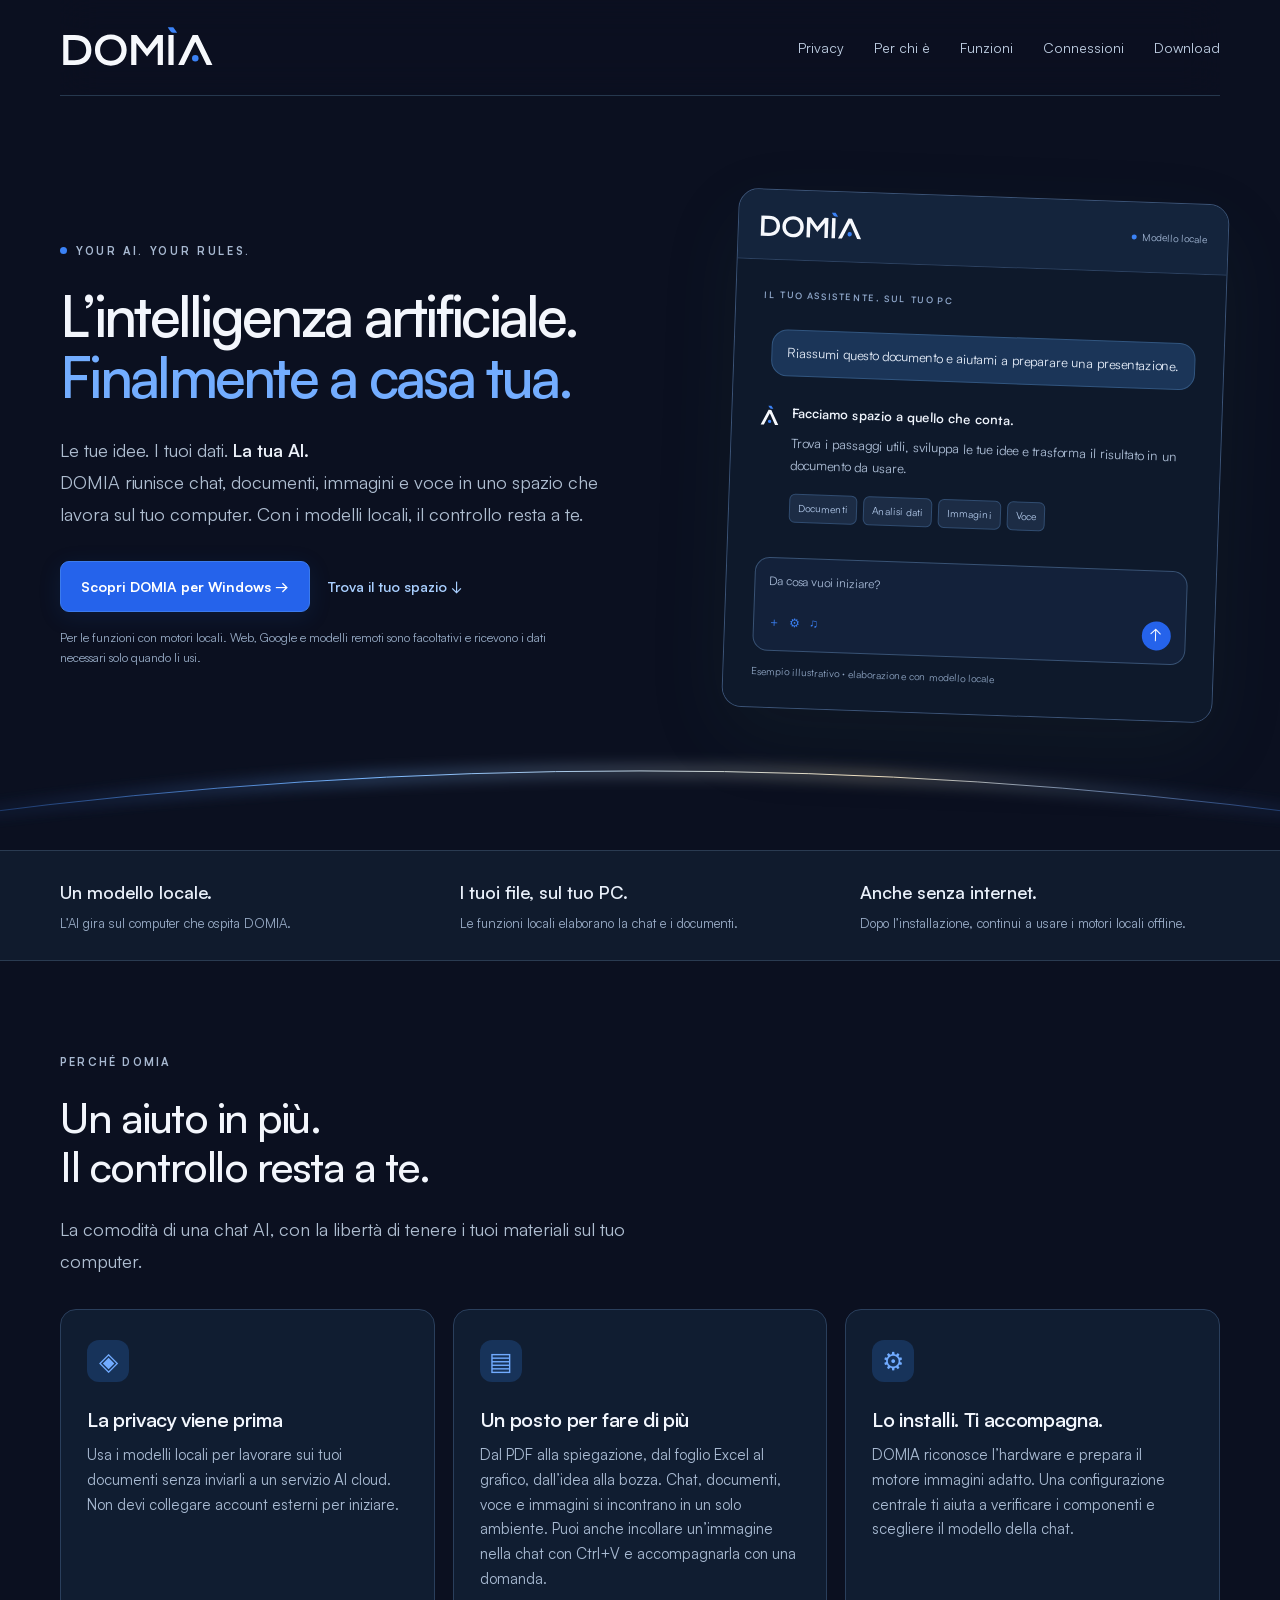
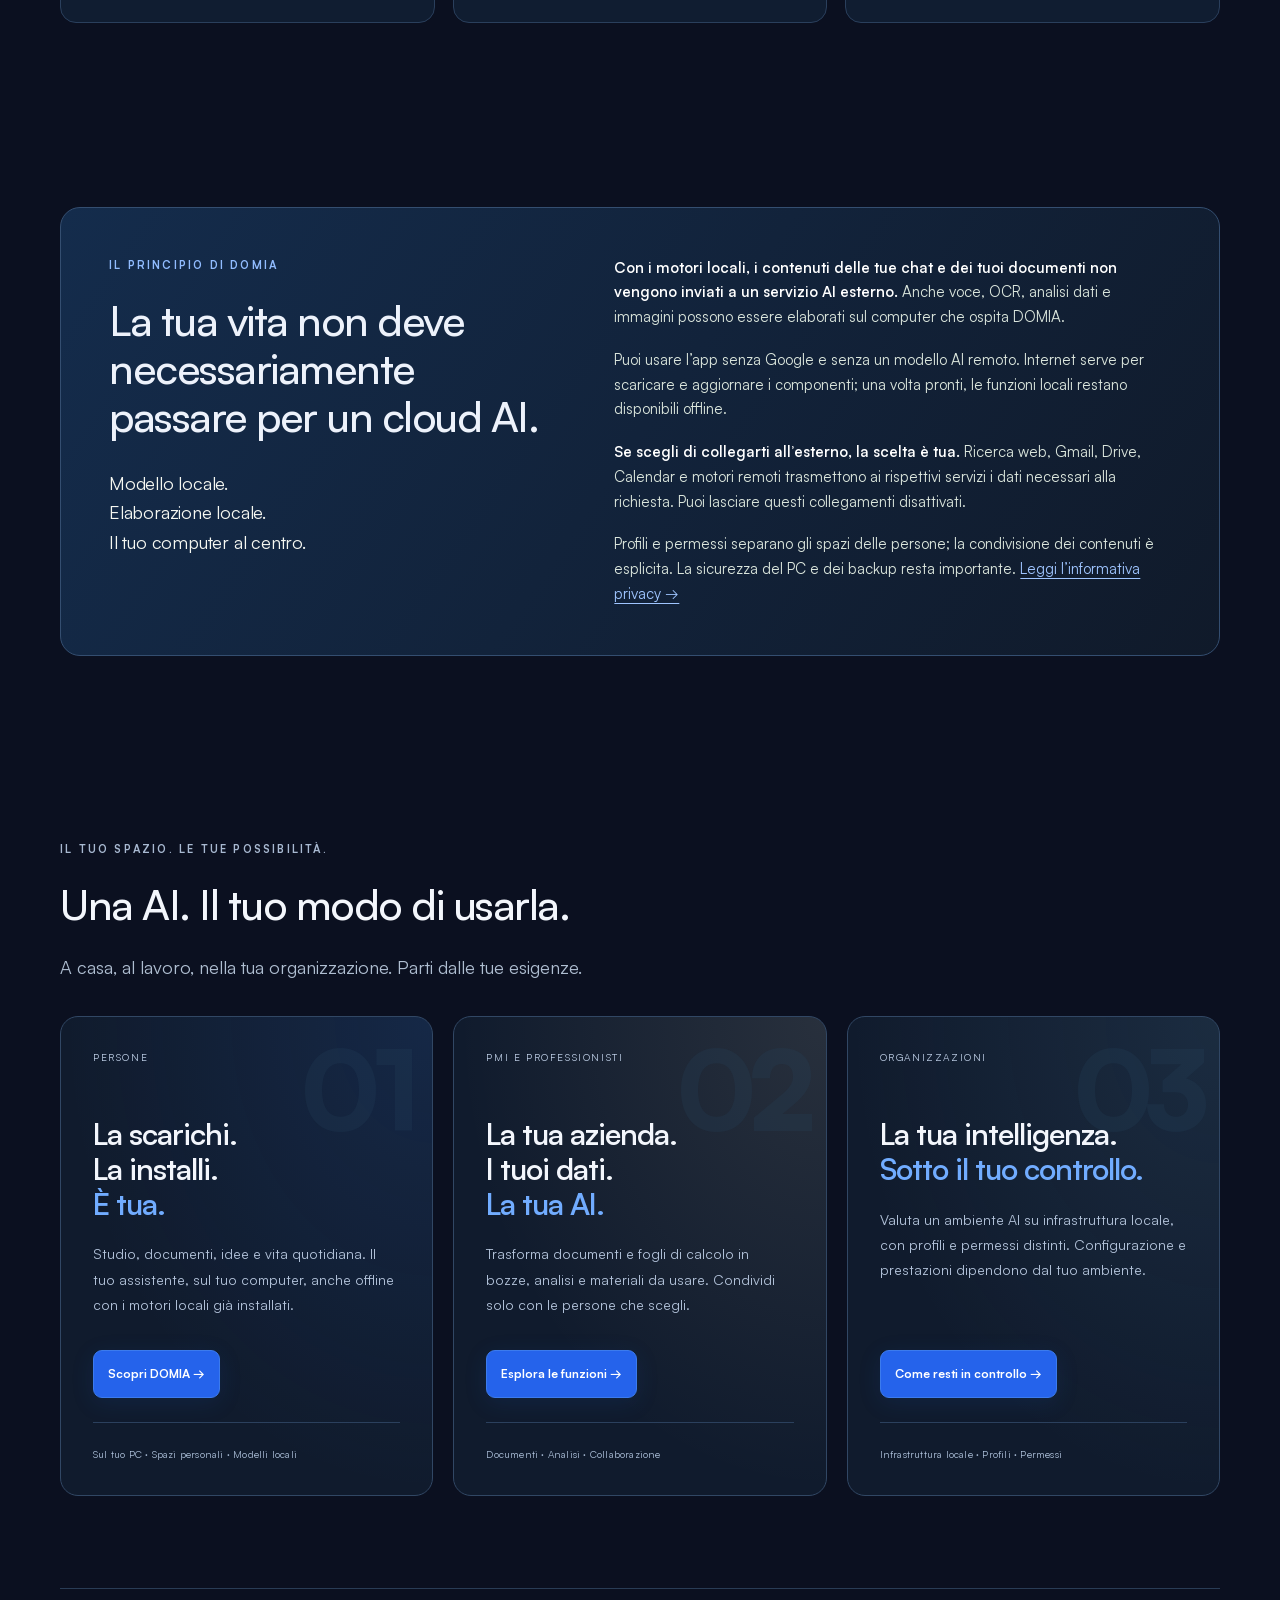
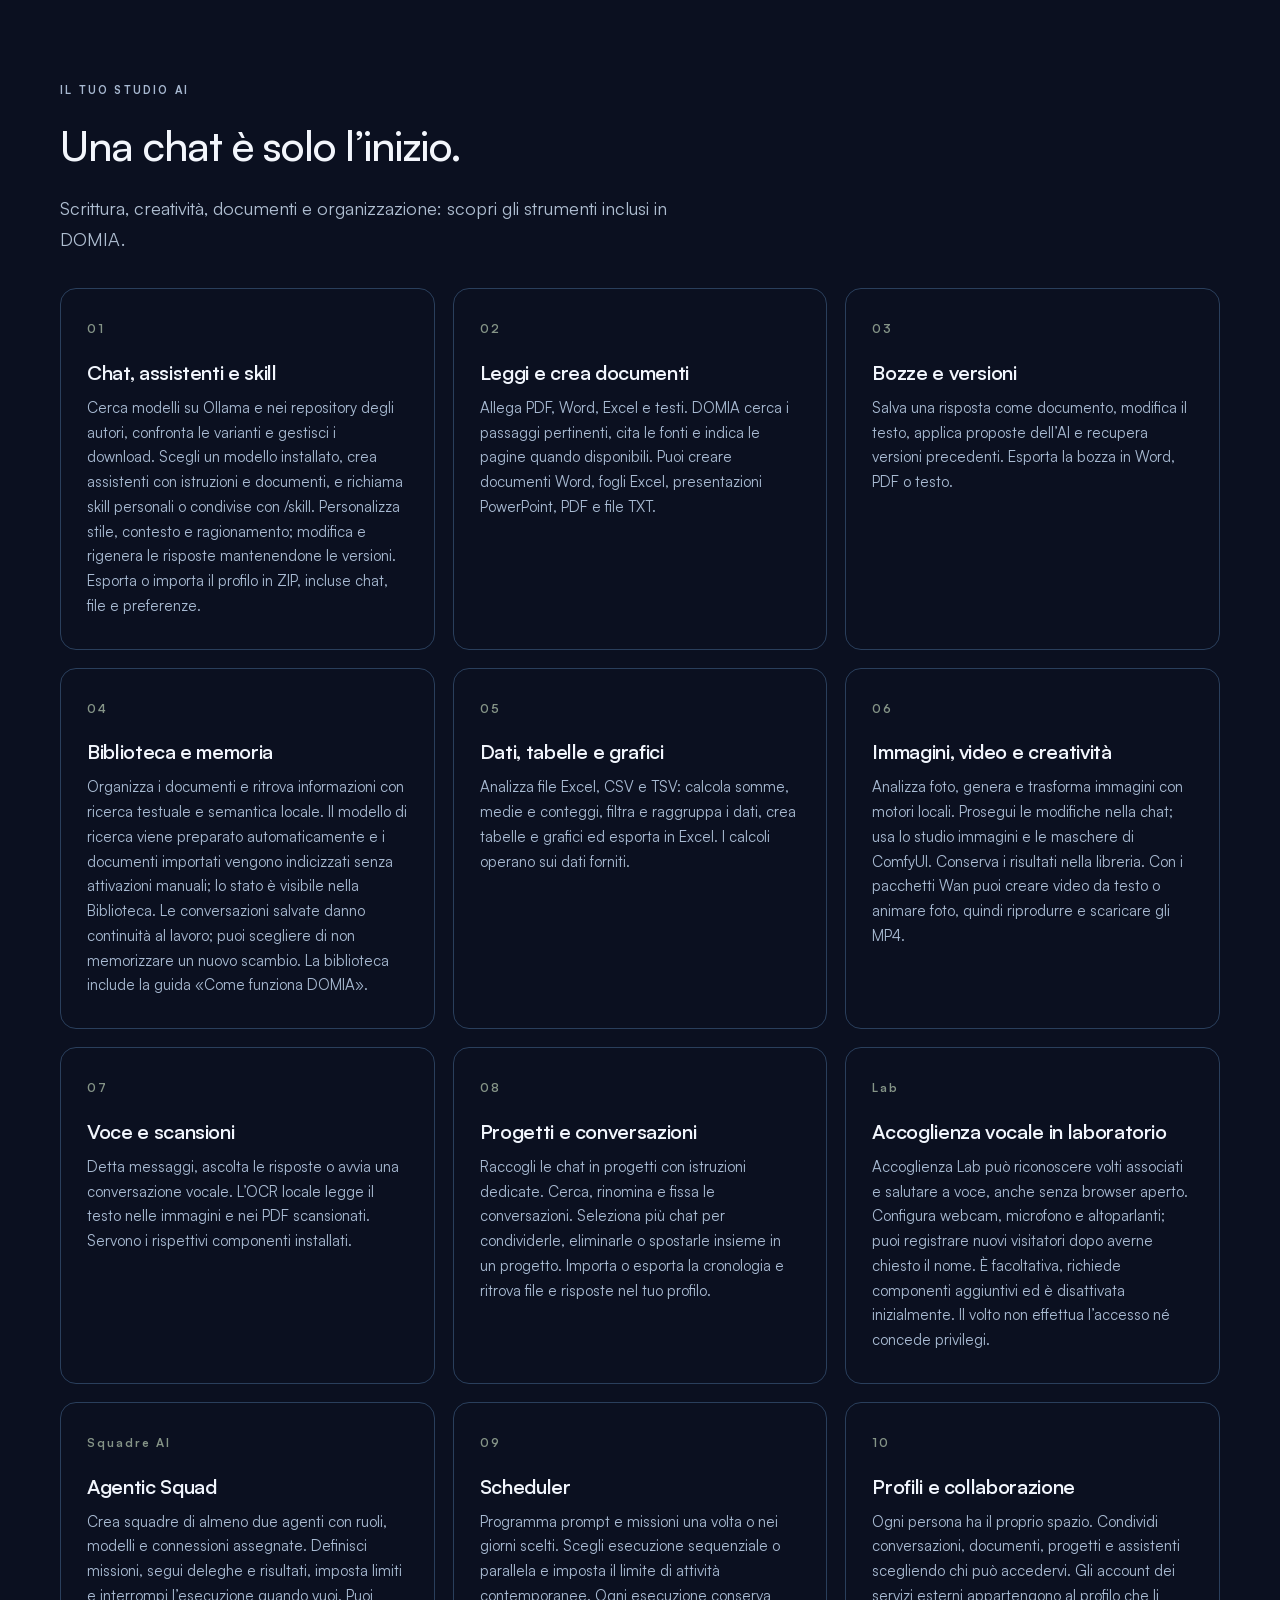
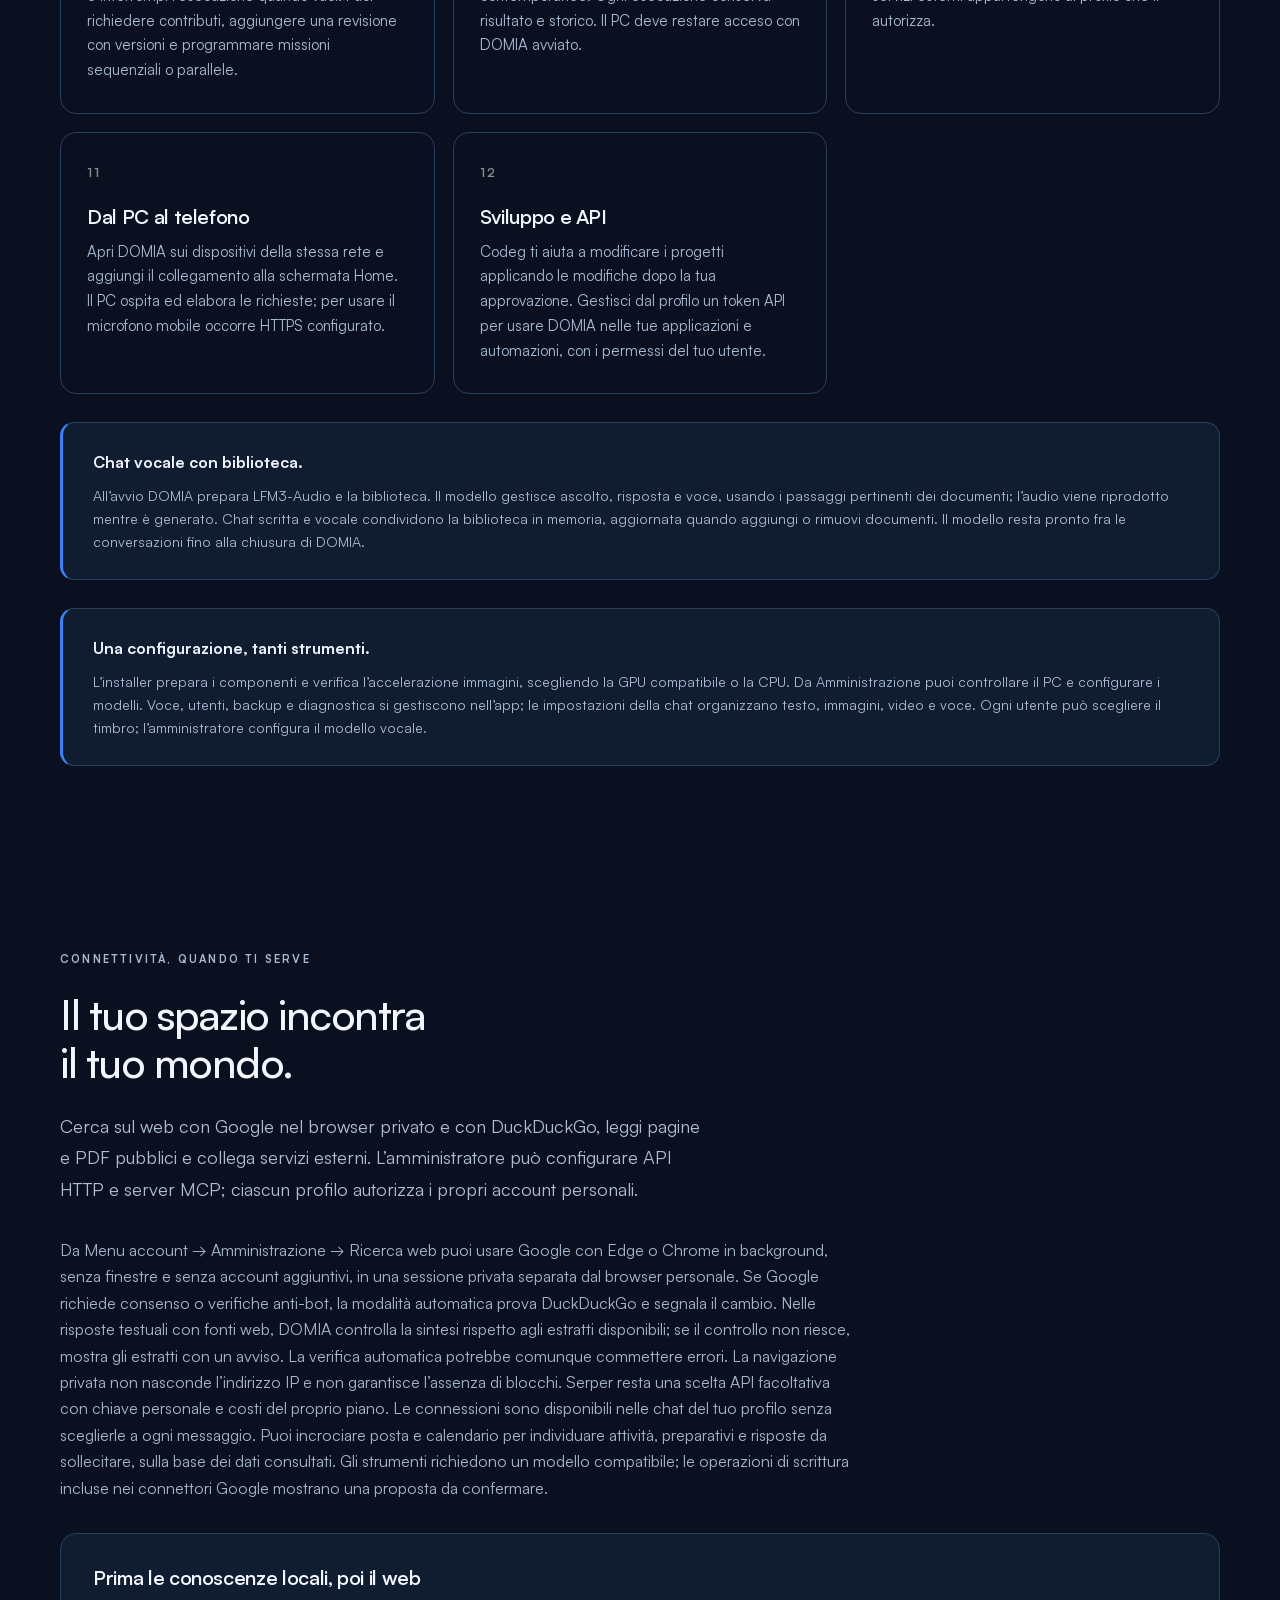
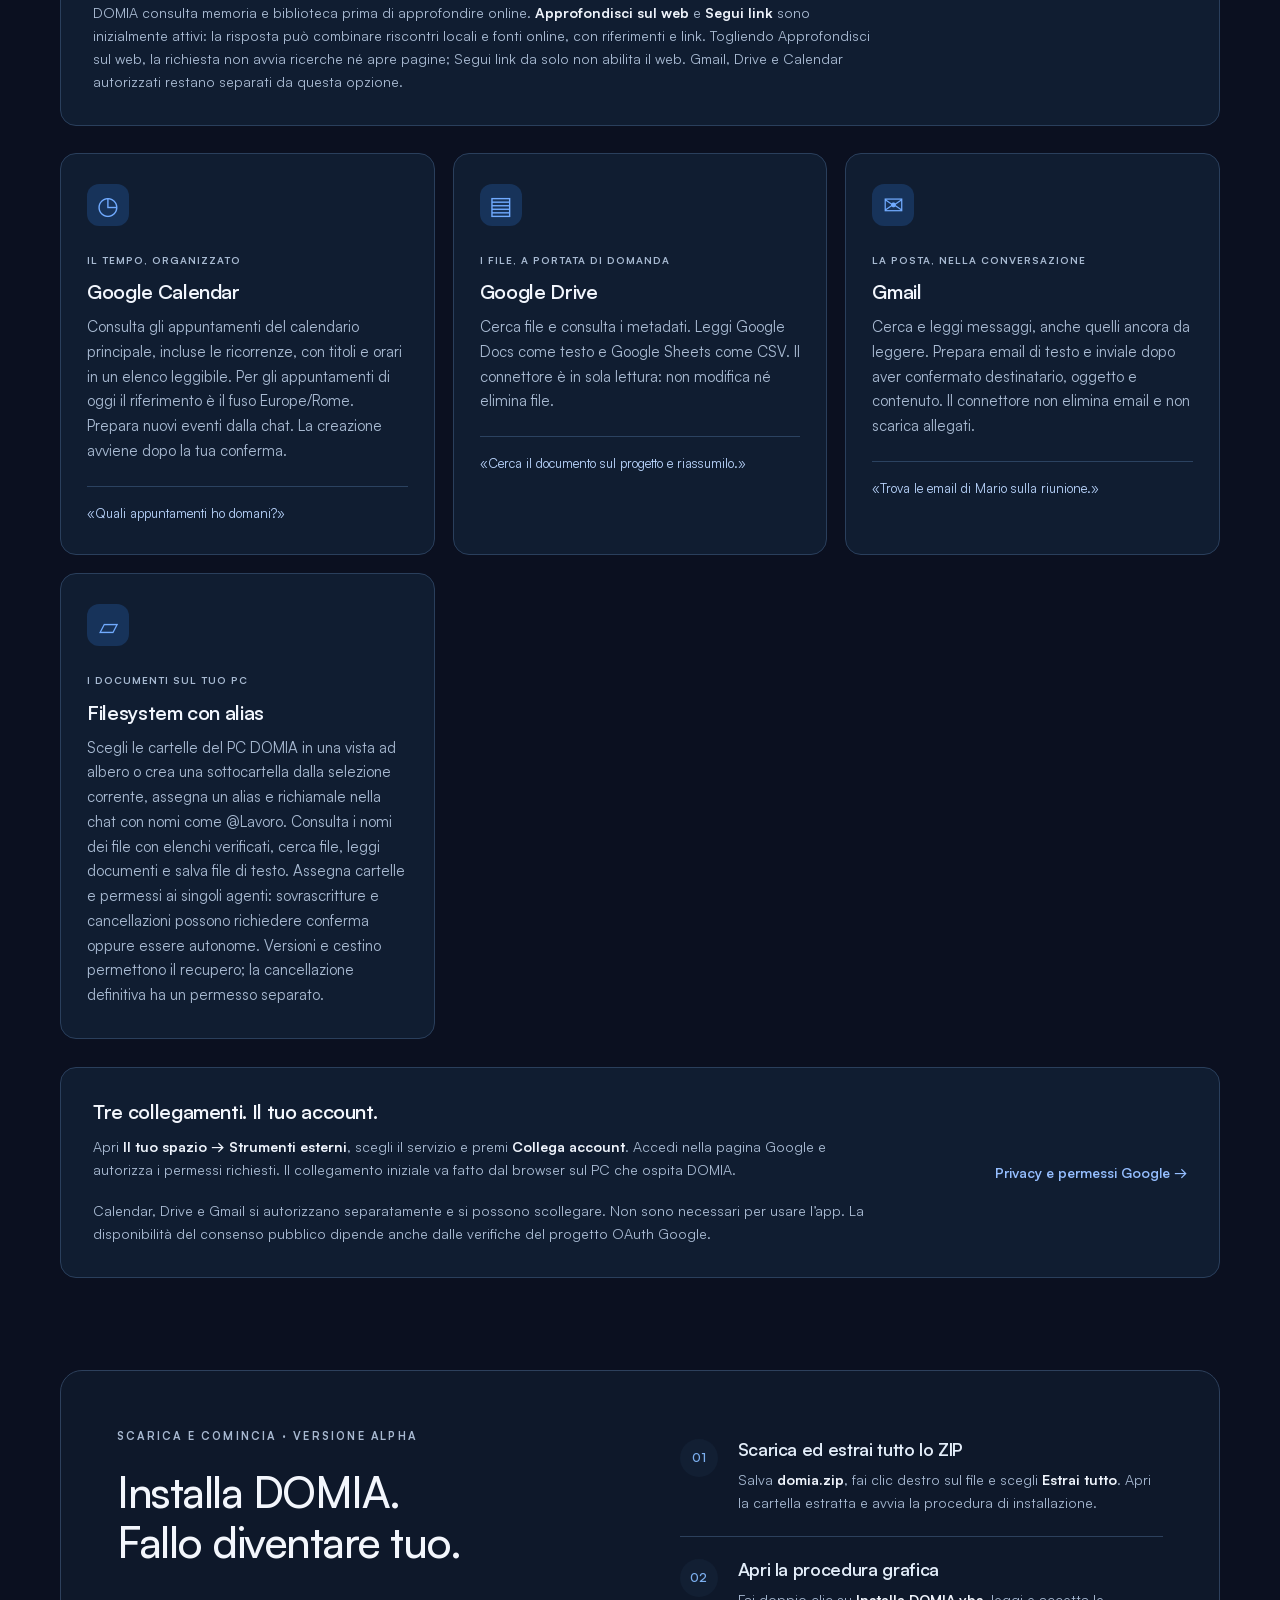
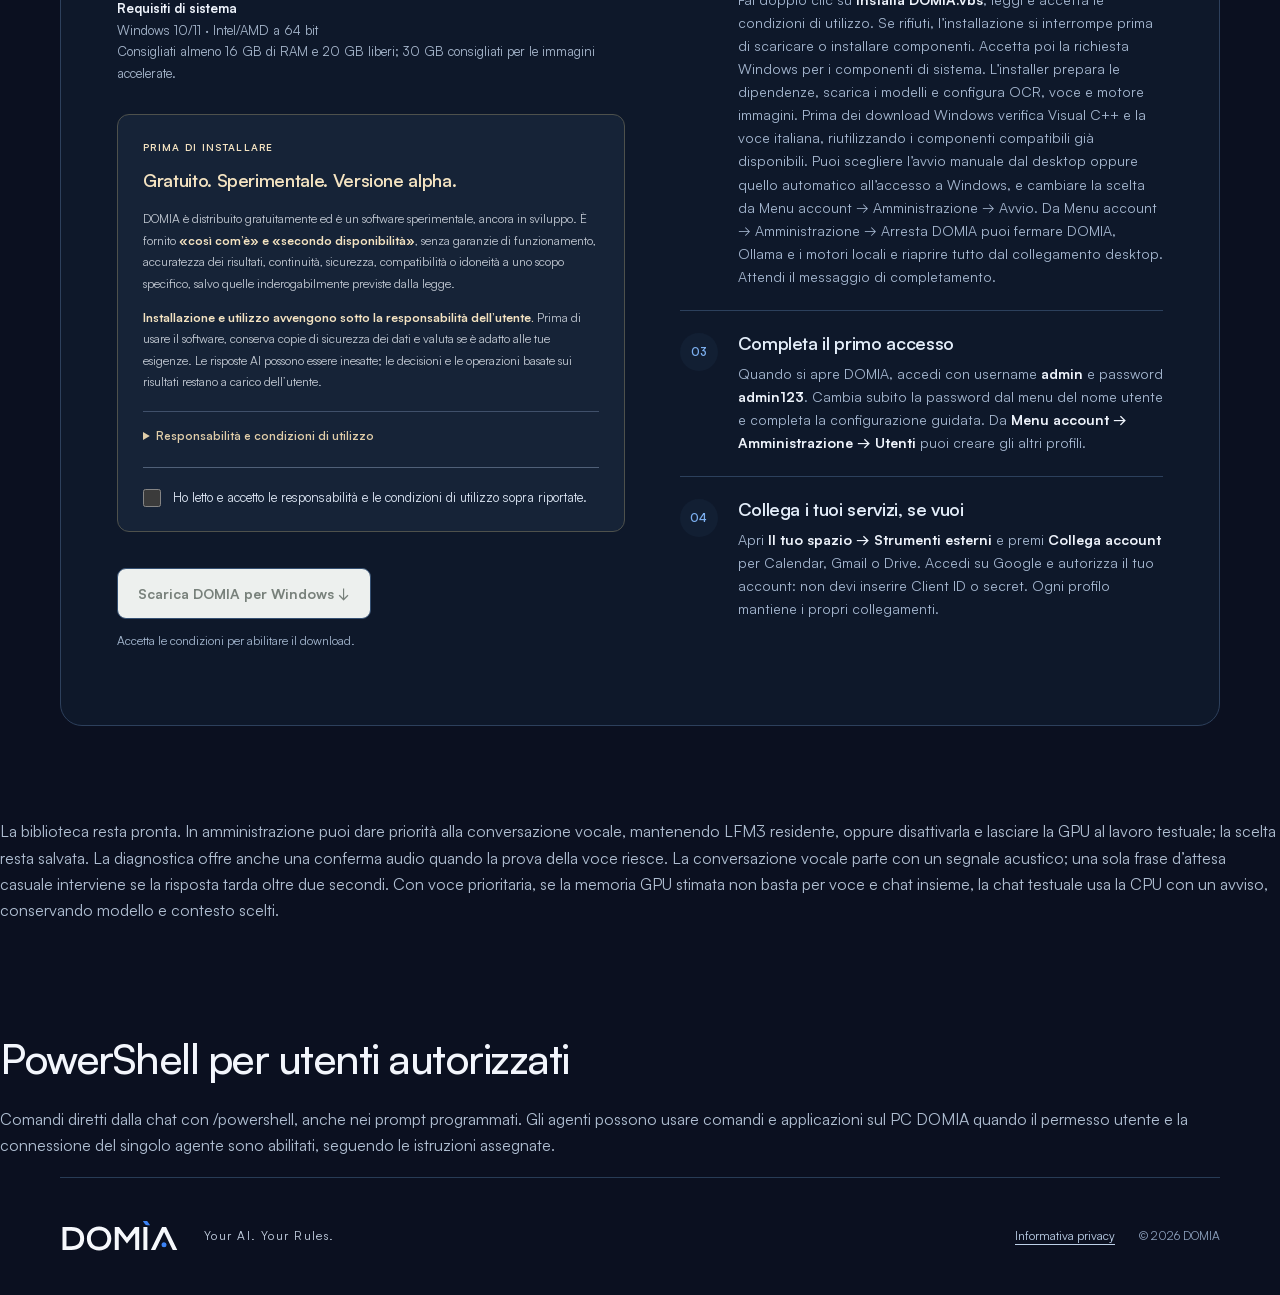
==== commit fa4907f4: "updates vari" ====
--- a/index.html
+++ b/index.html
@@ -13,11 +13,11 @@
 <article class="card"><span class="feature-number">01</span><h3>Chat, assistenti e skill</h3><p>Cerca modelli su Ollama e nei repository degli autori, confronta le varianti e gestisci i download. Scegli un modello installato, crea assistenti con istruzioni e documenti, e richiama skill personali o condivise con /skill. Personalizza stile, contesto e ragionamento; modifica e rigenera le risposte mantenendone le versioni. Esporta o importa il profilo in ZIP, incluse chat, file e preferenze.</p></article>
 <article class="card"><span class="feature-number">02</span><h3>Leggi e crea documenti</h3><p>Allega PDF, Word, Excel e testi. DOMIA cerca i passaggi pertinenti, cita le fonti e indica le pagine quando disponibili. Puoi creare documenti Word, fogli Excel, presentazioni PowerPoint, PDF e file TXT.</p></article>
 <article class="card"><span class="feature-number">03</span><h3>Bozze e versioni</h3><p>Salva una risposta come documento, modifica il testo, applica proposte dell’AI e recupera versioni precedenti. Esporta la bozza in Word, PDF o testo.</p></article>
-<article class="card"><span class="feature-number">04</span><h3>Biblioteca e memoria</h3><p>Organizza i documenti e ritrova informazioni con ricerca testuale o semantica locale. Le conversazioni salvate danno continuità al lavoro; puoi scegliere di non memorizzare un nuovo scambio. La biblioteca include la guida «Come funziona DOMIA».</p></article>
+<article class="card"><span class="feature-number">04</span><h3>Biblioteca e memoria</h3><p>Organizza i documenti e ritrova informazioni con ricerca testuale e semantica locale. Il modello di ricerca viene preparato automaticamente e i documenti importati vengono indicizzati senza attivazioni manuali; lo stato è visibile nella Biblioteca. Le conversazioni salvate danno continuità al lavoro; puoi scegliere di non memorizzare un nuovo scambio. La biblioteca include la guida «Come funziona DOMIA».</p></article>
 <article class="card"><span class="feature-number">05</span><h3>Dati, tabelle e grafici</h3><p>Analizza file Excel, CSV e TSV: calcola somme, medie e conteggi, filtra e raggruppa i dati, crea tabelle e grafici ed esporta in Excel. I calcoli operano sui dati forniti.</p></article>
 <article class="card"><span class="feature-number">06</span><h3>Immagini, video e creatività</h3><p>Analizza foto, genera e trasforma immagini con motori locali. Prosegui le modifiche nella chat; usa lo studio immagini e le maschere di ComfyUI. Conserva i risultati nella libreria. Con i pacchetti Wan puoi creare video da testo o animare foto, quindi riprodurre e scaricare gli MP4.</p></article>
 <article class="card"><span class="feature-number">07</span><h3>Voce e scansioni</h3><p>Detta messaggi, ascolta le risposte o avvia una conversazione vocale. L’OCR locale legge il testo nelle immagini e nei PDF scansionati. Servono i rispettivi componenti installati.</p></article>
-<article class="card"><span class="feature-number">08</span><h3>Progetti e conversazioni</h3><p>Raccogli le chat in progetti con istruzioni dedicate. Cerca, rinomina e fissa le conversazioni, importa o esporta la cronologia e ritrova file e risposte nel tuo profilo.</p></article>
+<article class="card"><span class="feature-number">08</span><h3>Progetti e conversazioni</h3><p>Raccogli le chat in progetti con istruzioni dedicate. Cerca, rinomina e fissa le conversazioni. Seleziona più chat per condividerle, eliminarle o spostarle insieme in un progetto. Importa o esporta la cronologia e ritrova file e risposte nel tuo profilo.</p></article>
 <article class="card"><span class="feature-number">Lab</span><h3>Accoglienza vocale in laboratorio</h3><p>Accoglienza Lab può riconoscere volti associati e salutare a voce, anche senza browser aperto. Configura webcam, microfono e altoparlanti; puoi registrare nuovi visitatori dopo averne chiesto il nome. È facoltativa, richiede componenti aggiuntivi ed è disattivata inizialmente. Il volto non effettua l’accesso né concede privilegi.</p></article>
 <article class="card"><span class="feature-number">Squadre AI</span><h3>Agentic Squad</h3><p>Crea squadre di almeno due agenti con ruoli, modelli e connessioni assegnate. Definisci missioni, segui deleghe e risultati, imposta limiti e interrompi l’esecuzione quando vuoi. Puoi richiedere contributi, aggiungere una revisione con versioni e programmare missioni sequenziali o parallele.</p></article>
 <article class="card"><span class="feature-number">09</span><h3>Scheduler</h3><p>Programma prompt e missioni una volta o nei giorni scelti. Scegli esecuzione sequenziale o parallela e imposta il limite di attività contemporanee. Ogni esecuzione conserva risultato e storico. Il PC deve restare acceso con DOMIA avviato.</p></article>
@@ -26,7 +26,7 @@
 <article class="card"><span class="feature-number">12</span><h3>Sviluppo e API</h3><p>Codeg ti aiuta a modificare i progetti applicando le modifiche dopo la tua approvazione. Gestisci dal profilo un token API per usare DOMIA nelle tue applicazioni e automazioni, con i permessi del tuo utente.</p></article>
 </div><div class="feature-note"><strong>Chat vocale con biblioteca.</strong><p>All’avvio DOMIA prepara LFM3-Audio e la biblioteca. Il modello gestisce ascolto, risposta e voce, usando i passaggi pertinenti dei documenti; l’audio viene riprodotto mentre è generato. Chat scritta e vocale condividono la biblioteca in memoria, aggiornata quando aggiungi o rimuovi documenti. Il modello resta pronto fra le conversazioni fino alla chiusura di DOMIA.</p></div><div class="feature-note"><strong>Una configurazione, tanti strumenti.</strong><p>L’installer prepara i componenti e verifica l’accelerazione immagini, scegliendo la GPU compatibile o la CPU. Da Amministrazione puoi controllare il PC e configurare i modelli. Voce, utenti, backup e diagnostica si gestiscono nell’app; le impostazioni della chat organizzano testo, immagini, video e voce. Ogni utente può scegliere il timbro; l’amministratore configura il modello vocale.</p></div></section>
 
-<section id="connessioni" class="section wrap"><div class="section-heading"><p class="eyebrow">Connettività, quando ti serve</p><h2>Il tuo spazio incontra<br>il tuo mondo.</h2><p class="lead">Cerca sul web con Google nel browser privato e con DuckDuckGo, leggi pagine e PDF pubblici e collega servizi esterni. L’amministratore può configurare API HTTP e server MCP; ciascun profilo autorizza i propri account personali.</p></div><p class="connection-intro">Da Menu account → Amministrazione → Ricerca web puoi usare Google con Edge o Chrome in background, senza finestre e senza account aggiuntivi, in una sessione privata separata dal browser personale. Se Google richiede consenso o verifiche anti-bot, la modalità automatica prova DuckDuckGo e segnala il cambio. La navigazione privata non nasconde l’indirizzo IP e non garantisce l’assenza di blocchi. Serper resta una scelta API facoltativa con chiave personale e costi del proprio piano. Le connessioni sono disponibili nelle chat del tuo profilo senza sceglierle a ogni messaggio. Puoi incrociare posta e calendario per individuare attività, preparativi e risposte da sollecitare, sulla base dei dati consultati. Gli strumenti richiedono un modello compatibile; le operazioni di scrittura incluse nei connettori Google mostrano una proposta da confermare.</p><div class="connect-panel"><div><h3>Prima le conoscenze locali, poi il web</h3><p>DOMIA consulta memoria e biblioteca prima di approfondire online. <strong>Approfondisci sul web</strong> e <strong>Segui link</strong> sono inizialmente attivi: la risposta può combinare riscontri locali e fonti online, con riferimenti e link. Togliendo Approfondisci sul web, la richiesta non avvia ricerche né apre pagine; Segui link da solo non abilita il web. Gmail, Drive e Calendar autorizzati restano separati da questa opzione.</p></div></div>
+<section id="connessioni" class="section wrap"><div class="section-heading"><p class="eyebrow">Connettività, quando ti serve</p><h2>Il tuo spazio incontra<br>il tuo mondo.</h2><p class="lead">Cerca sul web con Google nel browser privato e con DuckDuckGo, leggi pagine e PDF pubblici e collega servizi esterni. L’amministratore può configurare API HTTP e server MCP; ciascun profilo autorizza i propri account personali.</p></div><p class="connection-intro">Da Menu account → Amministrazione → Ricerca web puoi usare Google con Edge o Chrome in background, senza finestre e senza account aggiuntivi, in una sessione privata separata dal browser personale. Se Google richiede consenso o verifiche anti-bot, la modalità automatica prova DuckDuckGo e segnala il cambio. Nelle risposte testuali con fonti web, DOMIA controlla la sintesi rispetto agli estratti disponibili; se il controllo non riesce, mostra gli estratti con un avviso. La verifica automatica potrebbe comunque commettere errori. La navigazione privata non nasconde l’indirizzo IP e non garantisce l’assenza di blocchi. Serper resta una scelta API facoltativa con chiave personale e costi del proprio piano. Le connessioni sono disponibili nelle chat del tuo profilo senza sceglierle a ogni messaggio. Puoi incrociare posta e calendario per individuare attività, preparativi e risposte da sollecitare, sulla base dei dati consultati. Gli strumenti richiedono un modello compatibile; le operazioni di scrittura incluse nei connettori Google mostrano una proposta da confermare.</p><div class="connect-panel"><div><h3>Prima le conoscenze locali, poi il web</h3><p>DOMIA consulta memoria e biblioteca prima di approfondire online. <strong>Approfondisci sul web</strong> e <strong>Segui link</strong> sono inizialmente attivi: la risposta può combinare riscontri locali e fonti online, con riferimenti e link. Togliendo Approfondisci sul web, la richiesta non avvia ricerche né apre pagine; Segui link da solo non abilita il web. Gmail, Drive e Calendar autorizzati restano separati da questa opzione.</p></div></div>
 <br>
 
 <div id="google" class="cards google-cards">
@@ -36,7 +36,7 @@
 <article class="card"><span class="card-icon" aria-hidden="true">▱</span><p class="eyebrow">I documenti sul tuo PC</p><h3>Filesystem con alias</h3><p>Scegli le cartelle del PC DOMIA in una vista ad albero o crea una sottocartella dalla selezione corrente, assegna un alias e richiamale nella chat con nomi come @Lavoro. Consulta i nomi dei file con elenchi verificati, cerca file, leggi documenti e salva file di testo. Assegna cartelle e permessi ai singoli agenti: sovrascritture e cancellazioni possono richiedere conferma oppure essere autonome. Versioni e cestino permettono il recupero; la cancellazione definitiva ha un permesso separato.</p></article></div><div class="connect-panel"><div><h3>Tre collegamenti. Il tuo account.</h3><p>Apri <strong>Il tuo spazio → Strumenti esterni</strong>, scegli il servizio e premi <strong>Collega account</strong>. Accedi nella pagina Google e autorizza i permessi richiesti. Il collegamento iniziale va fatto dal browser sul PC che ospita DOMIA.</p><p>Calendar, Drive e Gmail si autorizzano separatamente e si possono scollegare. Non sono necessari per usare l’app. La disponibilità del consenso pubblico dipende anche dalle verifiche del progetto OAuth Google.</p></div><a class="text-link" href="privacy.html#google">Privacy e permessi Google →</a></div></section>
 <section id="inizia" class="section wrap calendar-section"><div><p class="eyebrow">Scarica e comincia · Versione alpha</p><h2>Installa DOMIA.<br>Fallo diventare tuo.</h2><p class="download-details"><strong>Requisiti di sistema</strong><br>Windows 10/11 · Intel/AMD a 64 bit<br>Consigliati almeno 16 GB di RAM e 20 GB liberi; 30 GB consigliati per le immagini accelerate.</p><aside class="alpha-notice" aria-labelledby="alpha-title"><p class="alpha-label">Prima di installare</p><h3 id="alpha-title">Gratuito. Sperimentale. Versione alpha.</h3><p>DOMIA è distribuito gratuitamente ed è un software sperimentale, ancora in sviluppo. È fornito <strong>«così com’è» e «secondo disponibilità»</strong>, senza garanzie di funzionamento, accuratezza dei risultati, continuità, sicurezza, compatibilità o idoneità a uno scopo specifico, salvo quelle inderogabilmente previste dalla legge.</p><p><strong>Installazione e utilizzo avvengono sotto la responsabilità dell’utente.</strong> Prima di usare il software, conserva copie di sicurezza dei dati e valuta se è adatto alle tue esigenze. Le risposte AI possono essere inesatte; le decisioni e le operazioni basate sui risultati restano a carico dell’utente.</p><details class="alpha-details"><summary>Responsabilità e condizioni di utilizzo</summary><p><strong>Limitazione di responsabilità.</strong> Nella misura massima consentita dalla normativa applicabile, lo sviluppatore esclude ogni responsabilità per danni diretti o indiretti, perdita o corruzione di dati, mancati guadagni, interruzioni dell’attività, indisponibilità dei servizi o altre conseguenze derivanti dall’installazione, dall’uso o dall’impossibilità di utilizzare DOMIA, dai risultati generati o dalle operazioni eseguite tramite i servizi collegati.</p><p><strong>Uso e supervisione.</strong> L’utente è responsabile della configurazione del proprio computer, della protezione degli accessi, dei backup, dei dati caricati, delle autorizzazioni concesse e della liceità degli utilizzi. DOMIA non sostituisce un professionista e non è progettato per impieghi nei quali un errore possa compromettere la salute, l’incolumità o la sicurezza delle persone. Le operazioni su dati o account esterni devono essere autorizzate dall’utente avente diritto.</p><p><strong>Servizi e componenti esterni.</strong> Modelli AI, librerie e servizi di terzi sono soggetti alle rispettive licenze, condizioni e politiche. Lo sviluppatore non garantisce la loro disponibilità, correttezza o permanenza e non controlla modifiche, limitazioni o interruzioni introdotte dai rispettivi fornitori.</p><p><strong>Assistenza e aggiornamenti.</strong> La distribuzione gratuita non comporta un impegno contrattuale a fornire assistenza, manutenzione, aggiornamenti, correzioni entro termini determinati o continuità del progetto, salvo diverso accordo espresso. Non viene garantita la compatibilità delle versioni future con installazioni, configurazioni o dati precedenti.</p><p><strong>Limiti inderogabili.</strong> Le presenti esclusioni non si applicano ai casi di dolo o colpa grave dello sviluppatore, né alle responsabilità, alle garanzie e ai diritti che la legge applicabile non consente di escludere o limitare. L’eventuale inefficacia di una disposizione non estende le esclusioni oltre quanto consentito dalla legge.</p></details><label class="download-consent" for="accept-download"><input type="checkbox" id="accept-download"><span>Ho letto e accetto le responsabilità e le condizioni di utilizzo sopra riportate.</span></label></aside><div class="download-action"><a id="download-domia" class="button" role="button" aria-disabled="true" tabindex="-1" download="domia.zip" aria-describedby="download-hint">Scarica DOMIA per Windows ↓</a><p id="download-hint" class="download-hint">Accetta le condizioni per abilitare il download.</p><noscript><p>Per abilitare il download, attiva JavaScript nel browser.</p></noscript></div></div><ol class="steps"><li><span>01</span><div><h3>Scarica ed estrai tutto lo ZIP</h3><p>Salva <strong>domia.zip</strong>, fai clic destro sul file e scegli <strong>Estrai tutto</strong>. Apri la cartella estratta e avvia la procedura di installazione.</p></div></li><li><span>02</span><div><h3>Apri la procedura grafica</h3><p>Fai doppio clic su <strong>Installa DOMIA.vbs</strong>, leggi e accetta le condizioni di utilizzo. Se rifiuti, l’installazione si interrompe prima di scaricare o installare componenti. Accetta poi la richiesta Windows per i componenti di sistema. L’installer prepara le dipendenze, scarica i modelli e configura OCR, voce e motore immagini. Prima dei download Windows verifica Visual C++ e la voce italiana, riutilizzando i componenti compatibili già disponibili. Puoi scegliere l’avvio manuale dal desktop oppure quello automatico all’accesso a Windows, e cambiare la scelta da Menu account → Amministrazione → Avvio. Da Menu account → Amministrazione → Arresta DOMIA puoi fermare DOMIA, Ollama e i motori locali e riaprire tutto dal collegamento desktop. Attendi il messaggio di completamento.</p></div></li><li><span>03</span><div><h3>Completa il primo accesso</h3><p>Quando si apre DOMIA, accedi con username <strong>admin</strong> e password <strong>admin123</strong>. Cambia subito la password dal menu del nome utente e completa la configurazione guidata. Da <strong>Menu account → Amministrazione → Utenti</strong> puoi creare gli altri profili.</p></div></li><li><span>04</span><div><h3>Collega i tuoi servizi, se vuoi</h3><p>Apri <strong>Il tuo spazio → Strumenti esterni</strong> e premi <strong>Collega account</strong> per Calendar, Gmail o Drive. Accedi su Google e autorizza il tuo account: non devi inserire Client ID o secret. Ogni profilo mantiene i propri collegamenti.</p></div></li></ol></section>
 
-<section class="section"><p>La biblioteca resta pronta. In amministrazione puoi dare priorità alla conversazione vocale, mantenendo LFM3 residente, oppure disattivarla e lasciare la GPU al lavoro testuale; la scelta resta salvata. La diagnostica offre anche una conferma audio quando la prova della voce riesce. La conversazione vocale parte con un segnale acustico; una sola frase d’attesa casuale interviene se la risposta tarda oltre due secondi. Con voce prioritaria, se la memoria GPU stimata non basta per voce e chat insieme, la chat testuale usa la CPU con un avviso, conservando modello e contesto scelti.</p></section></main><footer class="footer wrap"><a class="brand" href="index.html"><img class="domia-wordmark" src="assets/brand/domia-wordmark.svg" alt="DOMIA" width="156" height="43"></a><p>Your AI. Your Rules.</p><a href="privacy.html">Informativa privacy</a><span>© 2026 DOMIA</span></footer>
+<section class="section"><p>La biblioteca resta pronta. In amministrazione puoi dare priorità alla conversazione vocale, mantenendo LFM3 residente, oppure disattivarla e lasciare la GPU al lavoro testuale; la scelta resta salvata. La diagnostica offre anche una conferma audio quando la prova della voce riesce. La conversazione vocale parte con un segnale acustico; una sola frase d’attesa casuale interviene se la risposta tarda oltre due secondi. Con voce prioritaria, se la memoria GPU stimata non basta per voce e chat insieme, la chat testuale usa la CPU con un avviso, conservando modello e contesto scelti.</p></section><section><h2>PowerShell per utenti autorizzati</h2><p>Comandi diretti dalla chat con /powershell, anche nei prompt programmati. Gli agenti possono usare comandi e applicazioni sul PC DOMIA quando il permesso utente e la connessione del singolo agente sono abilitati, seguendo le istruzioni assegnate.</p></section></main><footer class="footer wrap"><a class="brand" href="index.html"><img class="domia-wordmark" src="assets/brand/domia-wordmark.svg" alt="DOMIA" width="156" height="43"></a><p>Your AI. Your Rules.</p><a href="privacy.html">Informativa privacy</a><span>© 2026 DOMIA</span></footer>
 <script data-goatcounter="https://ggarofalo.goatcounter.com/count" async="" src="//gc.zgo.at/count.js"></script>
 <script src="assets/download.js"></script>
 
